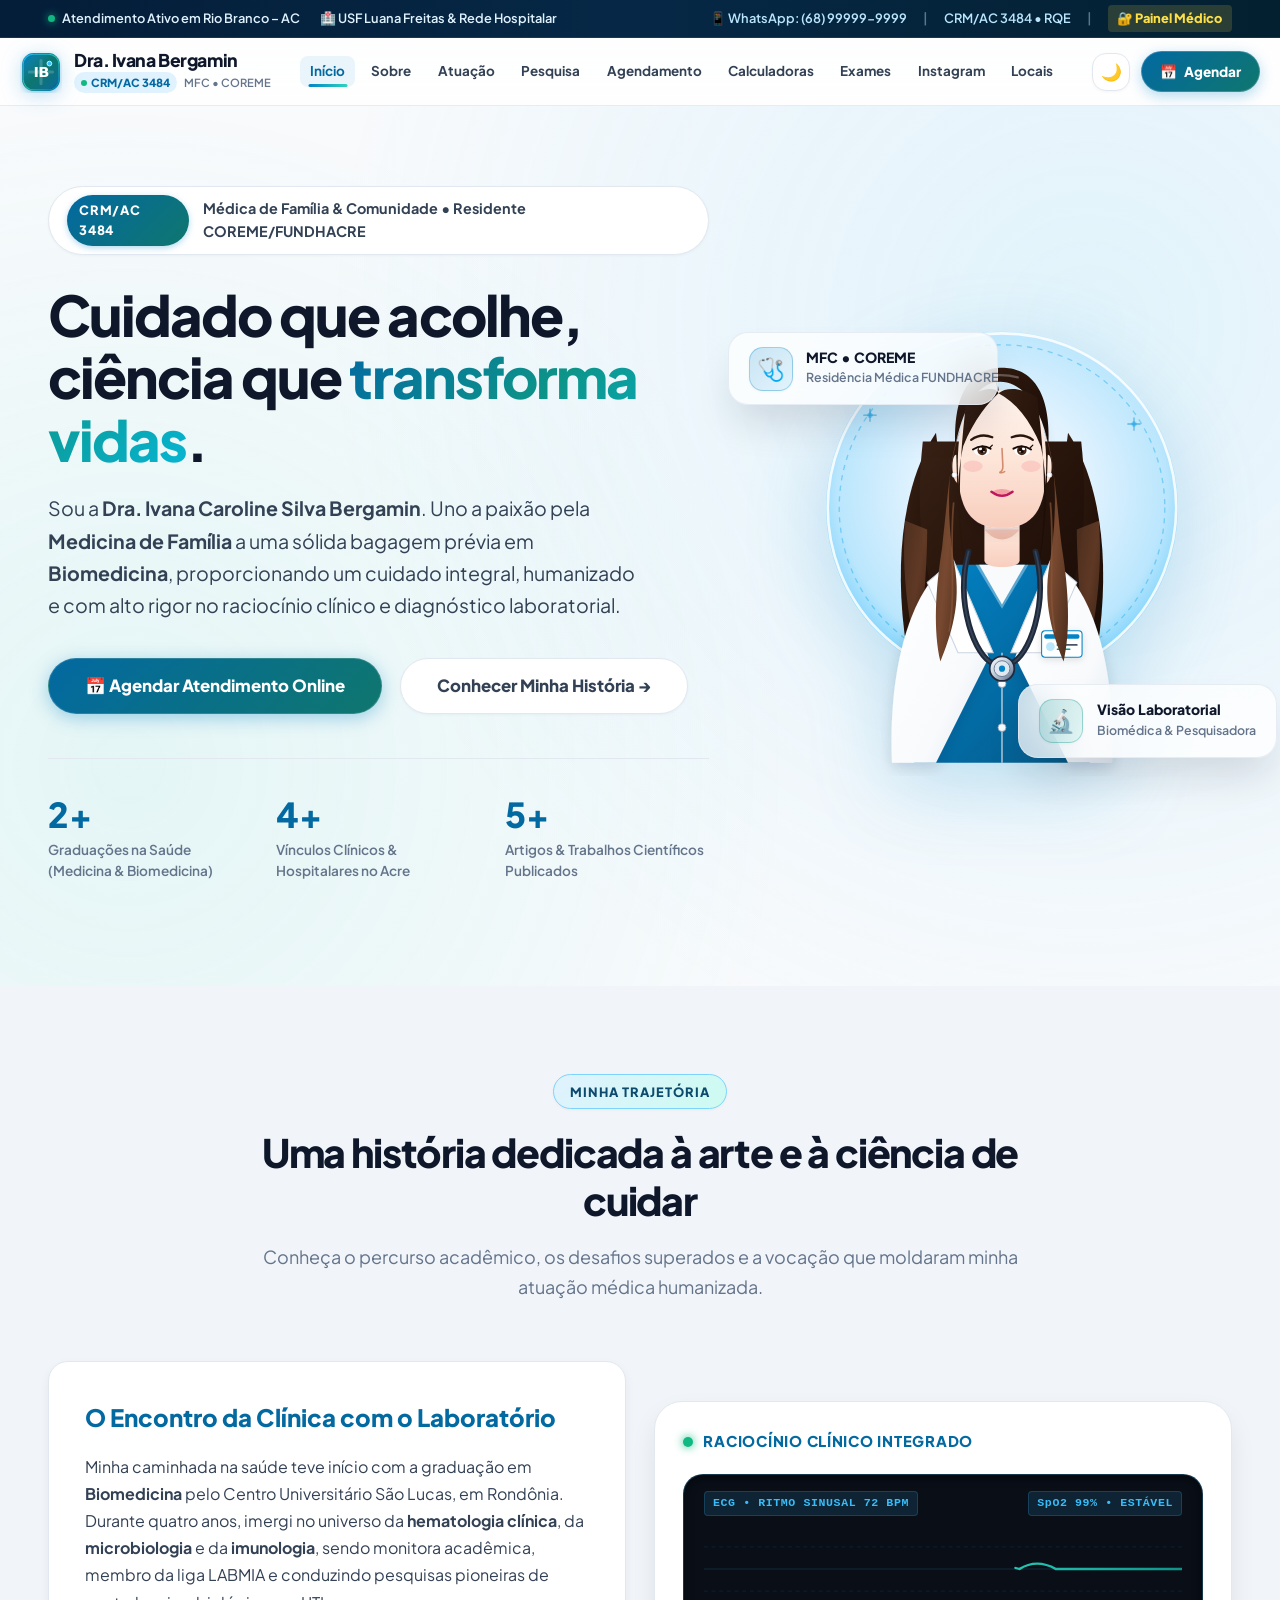
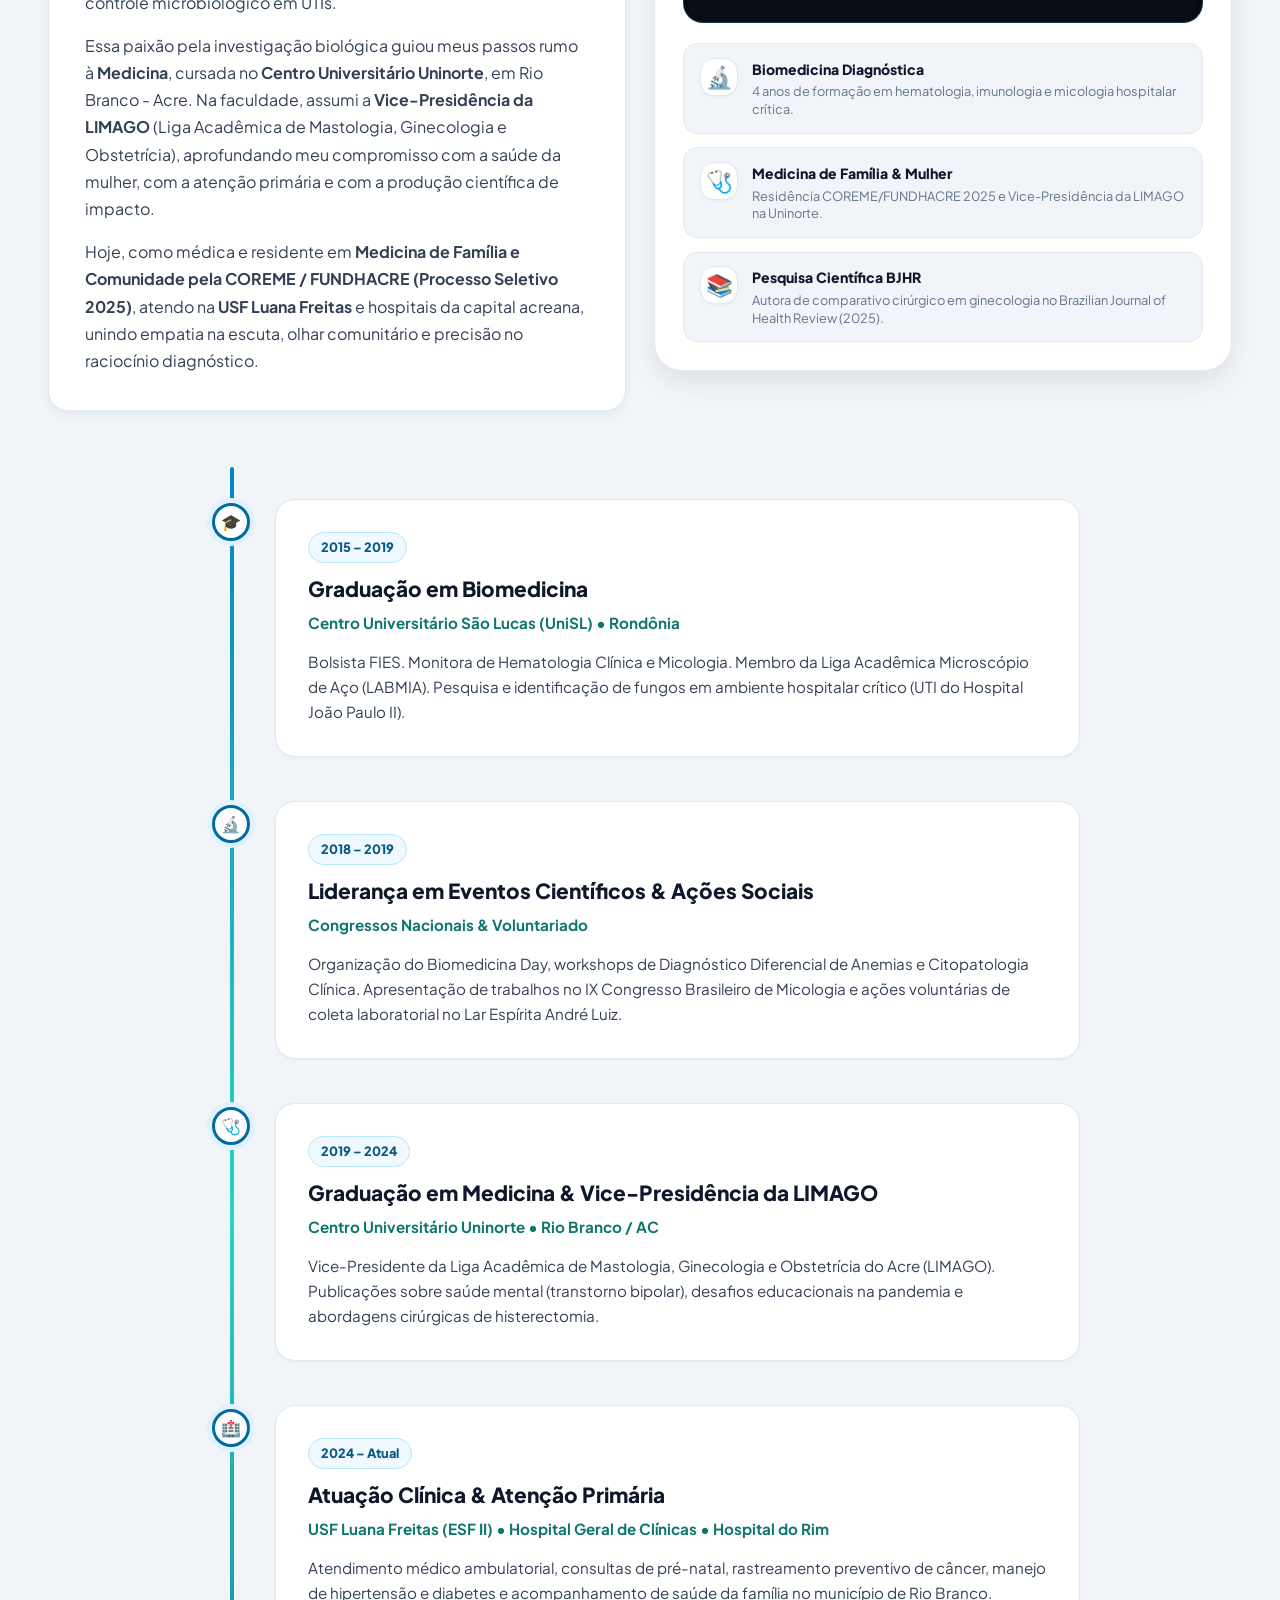
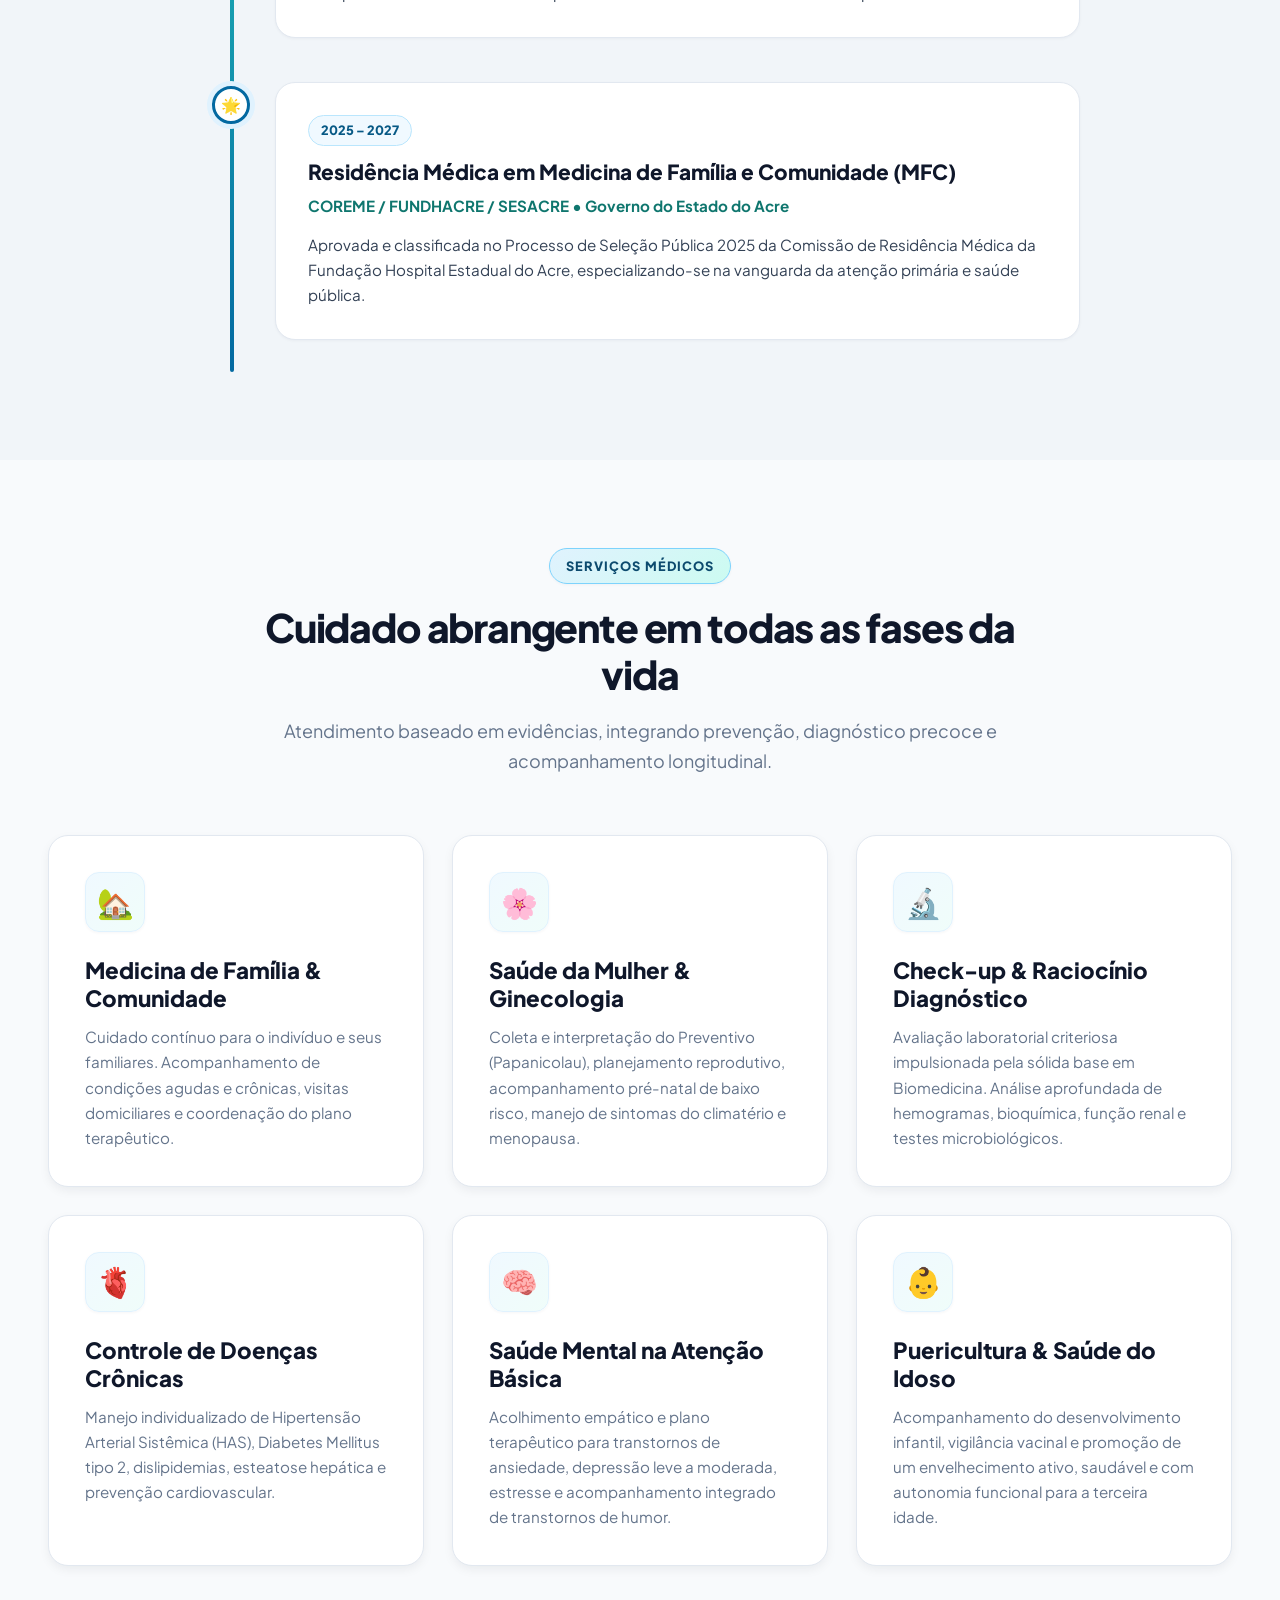
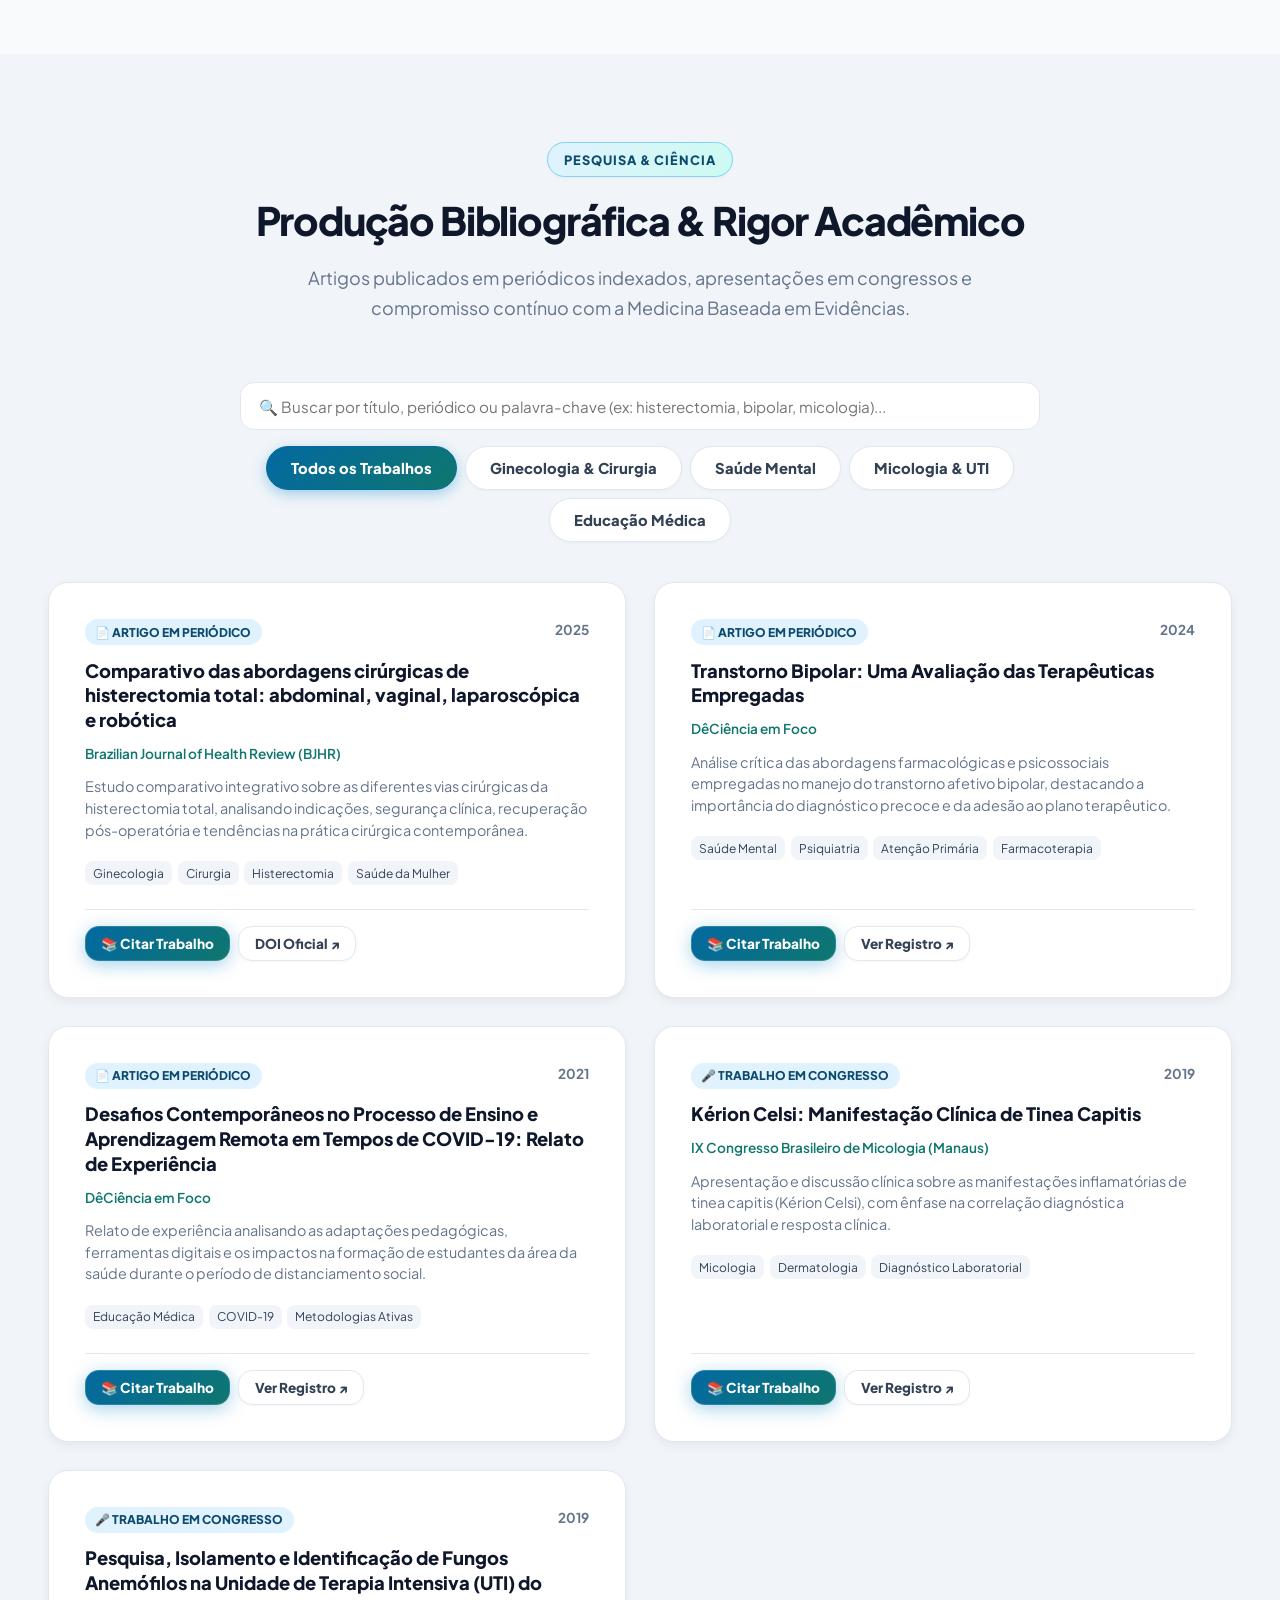
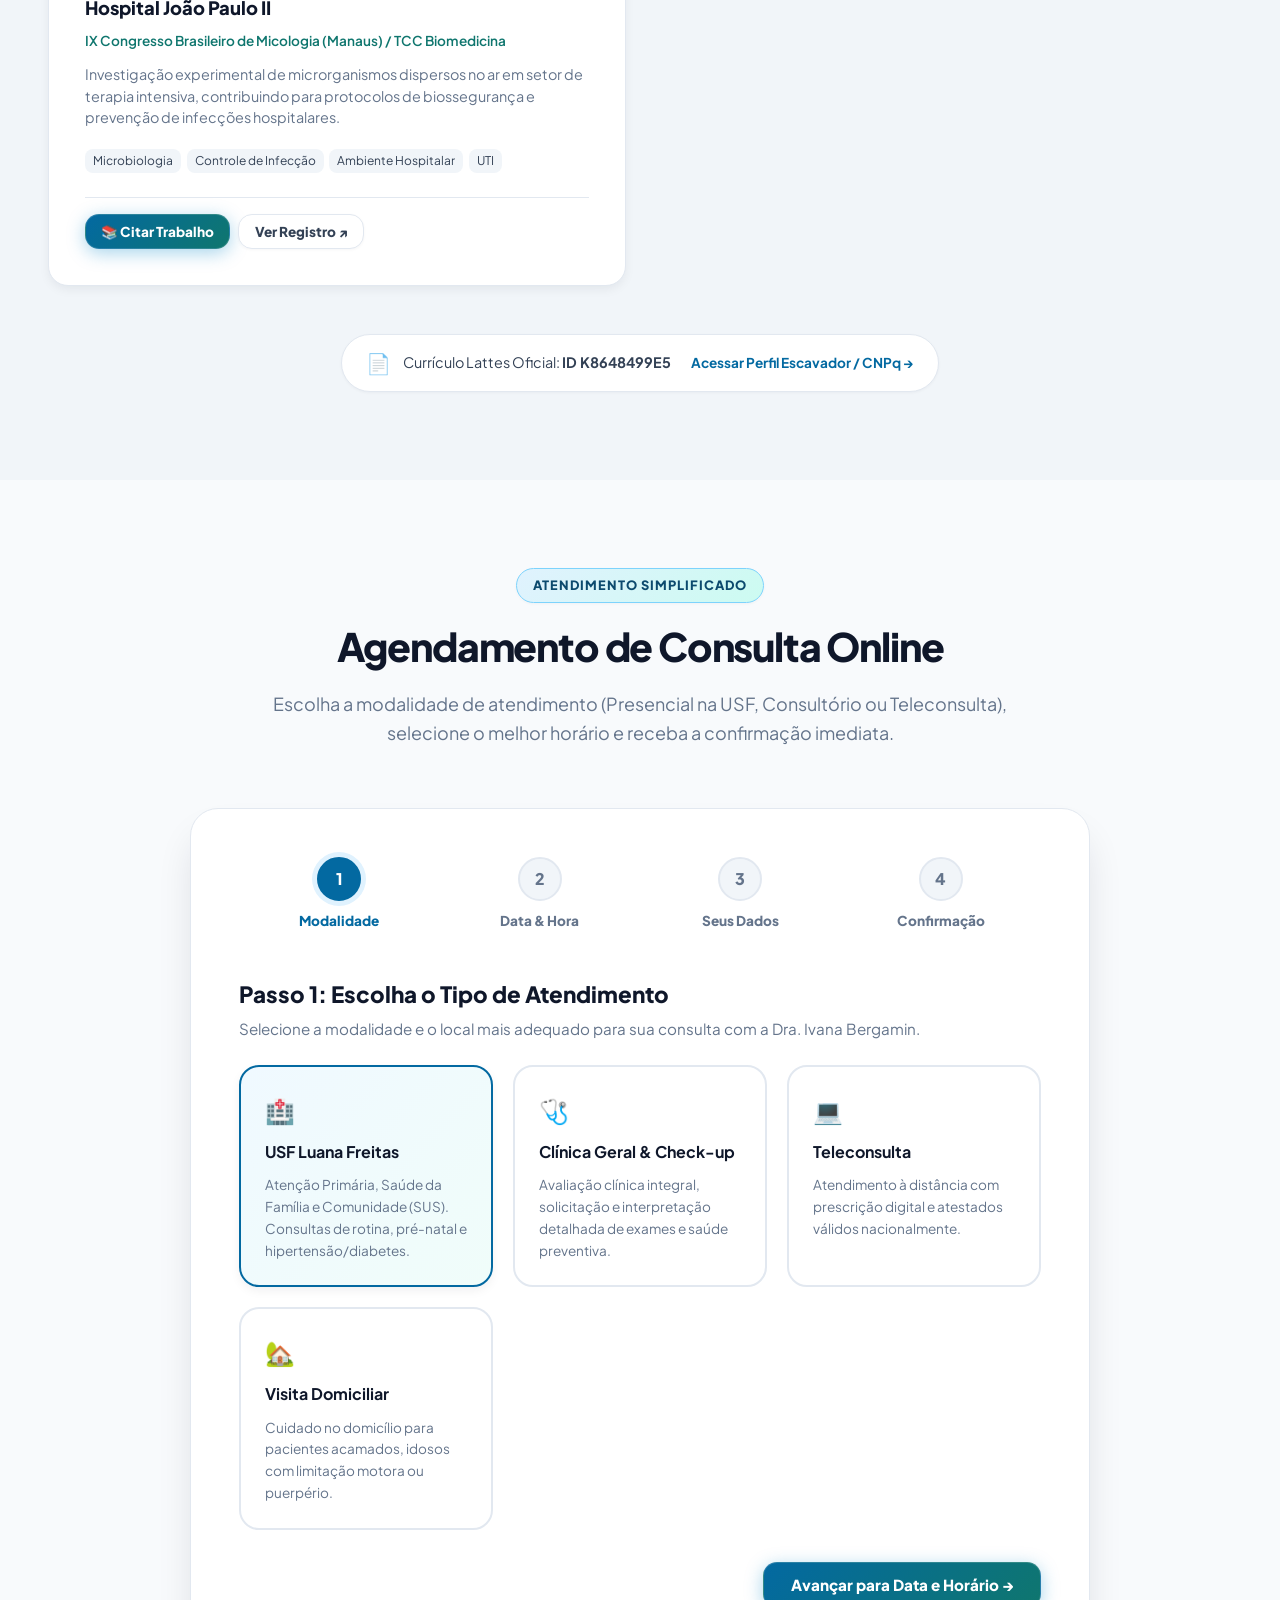
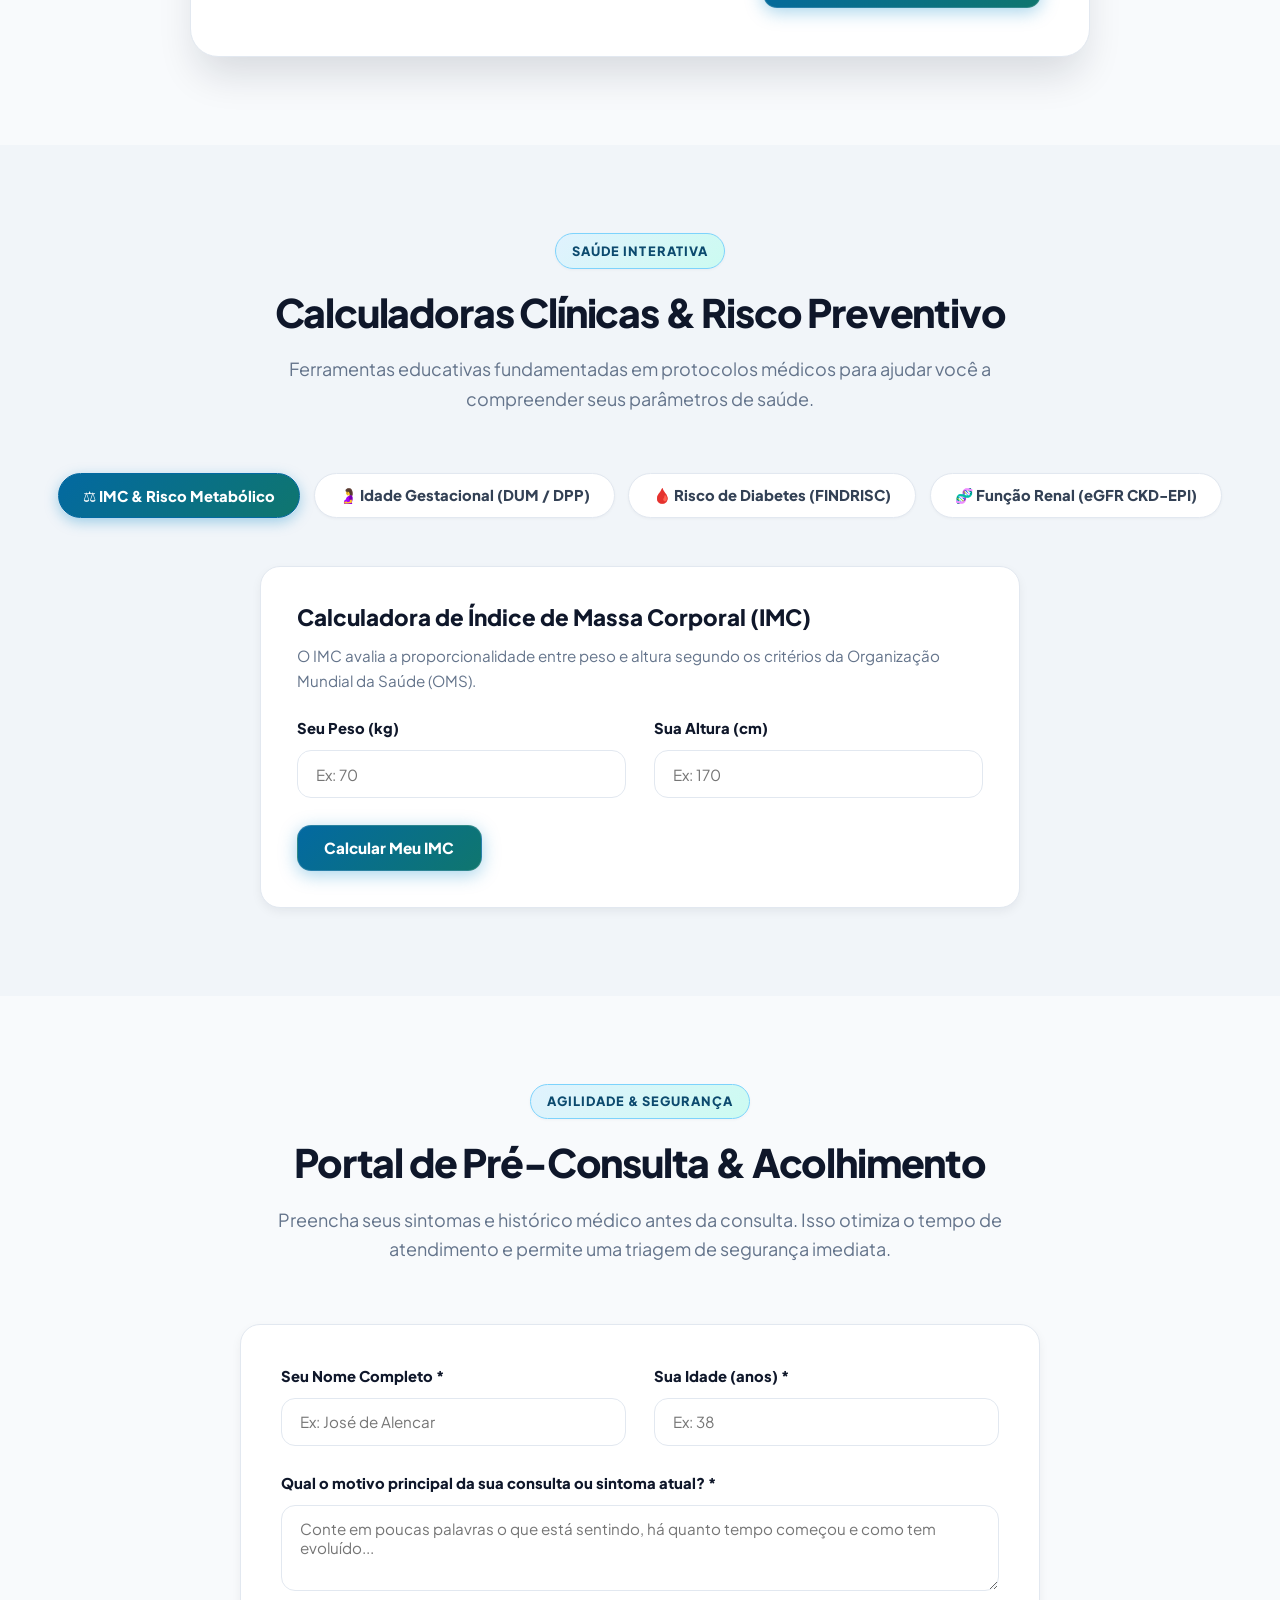
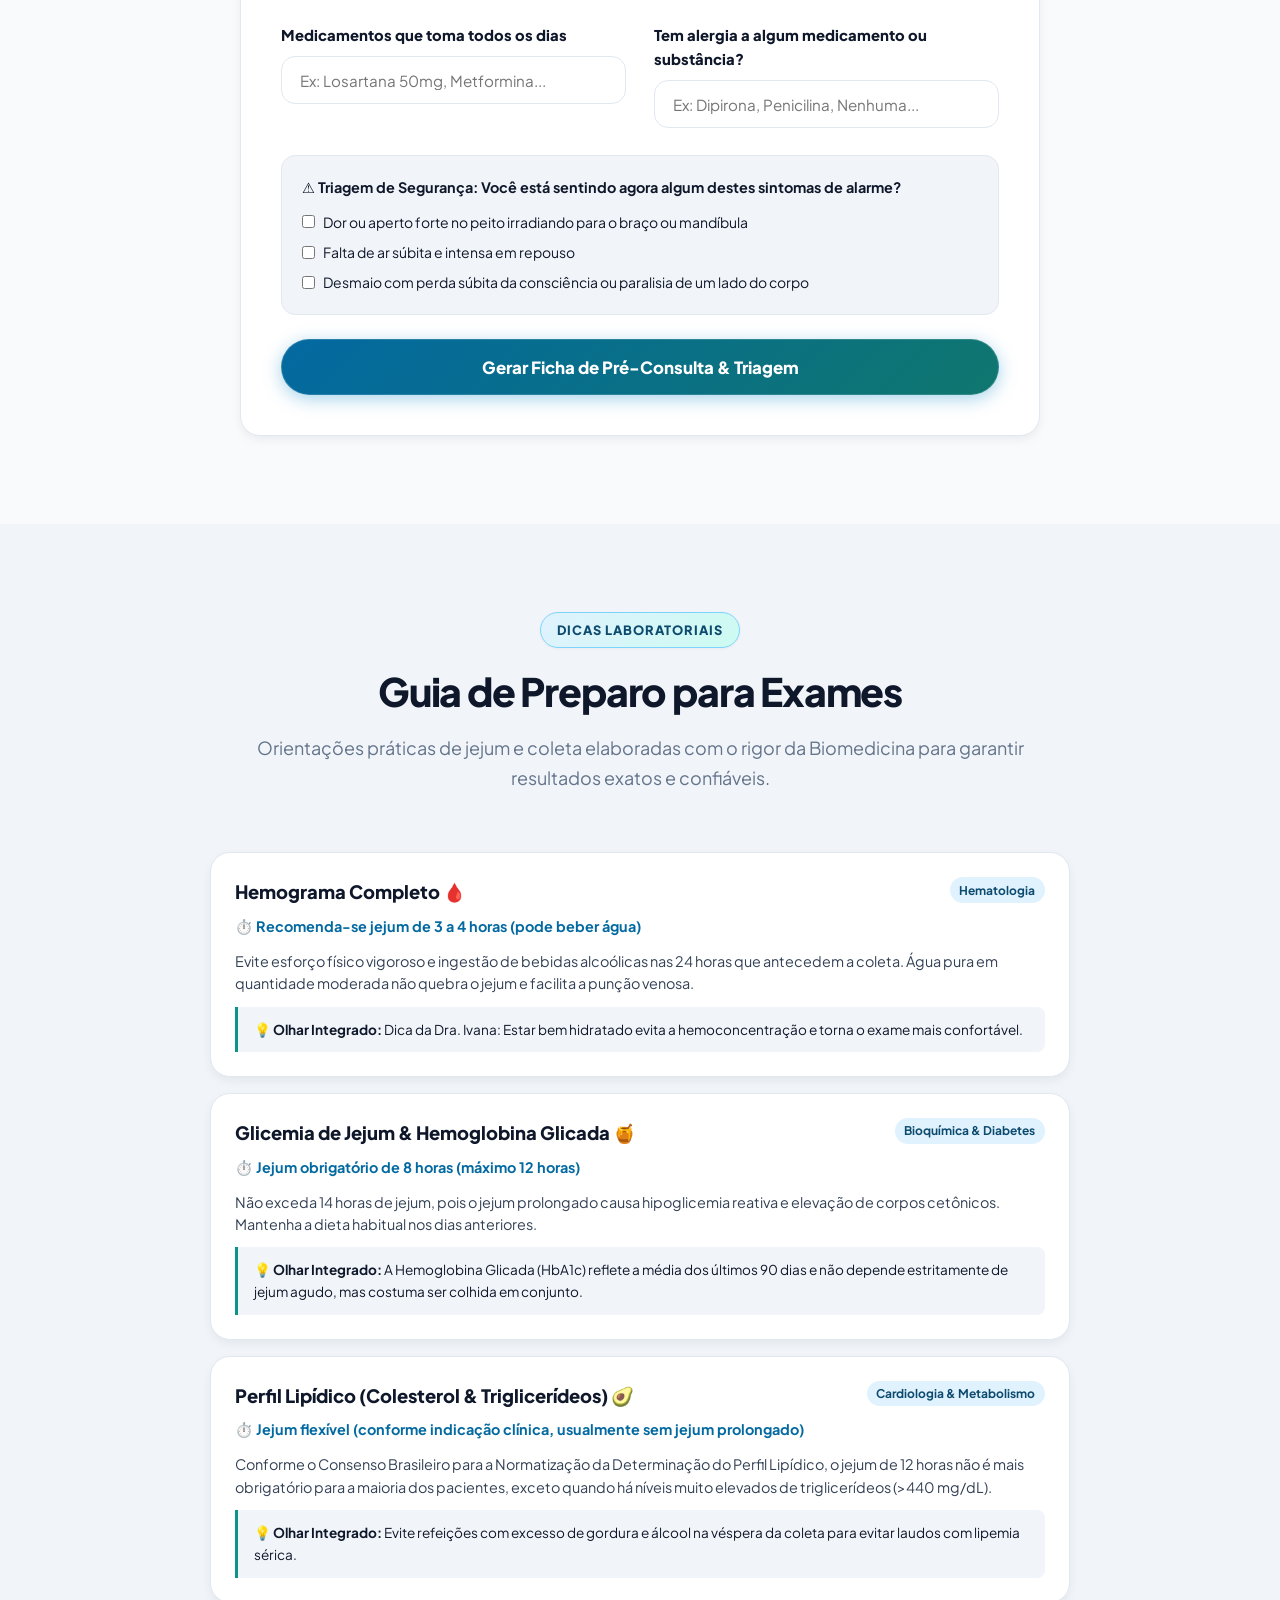
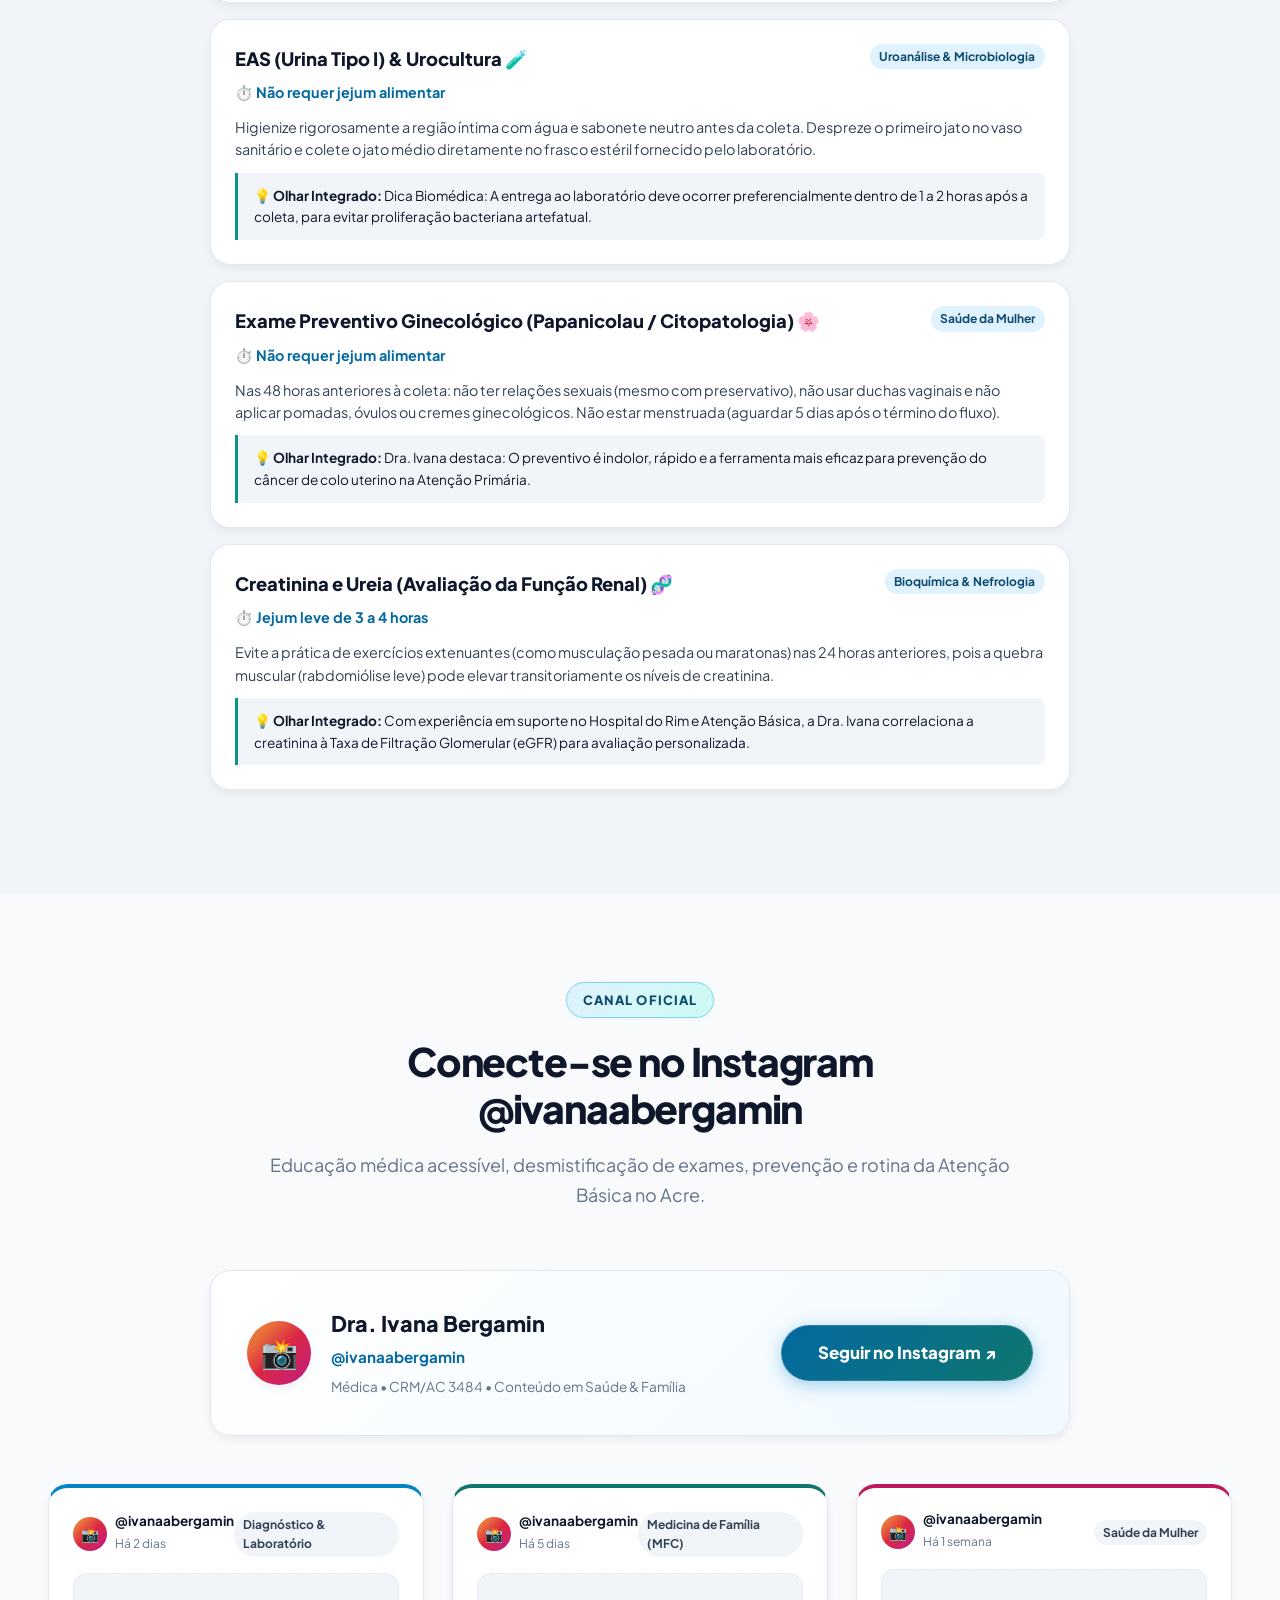
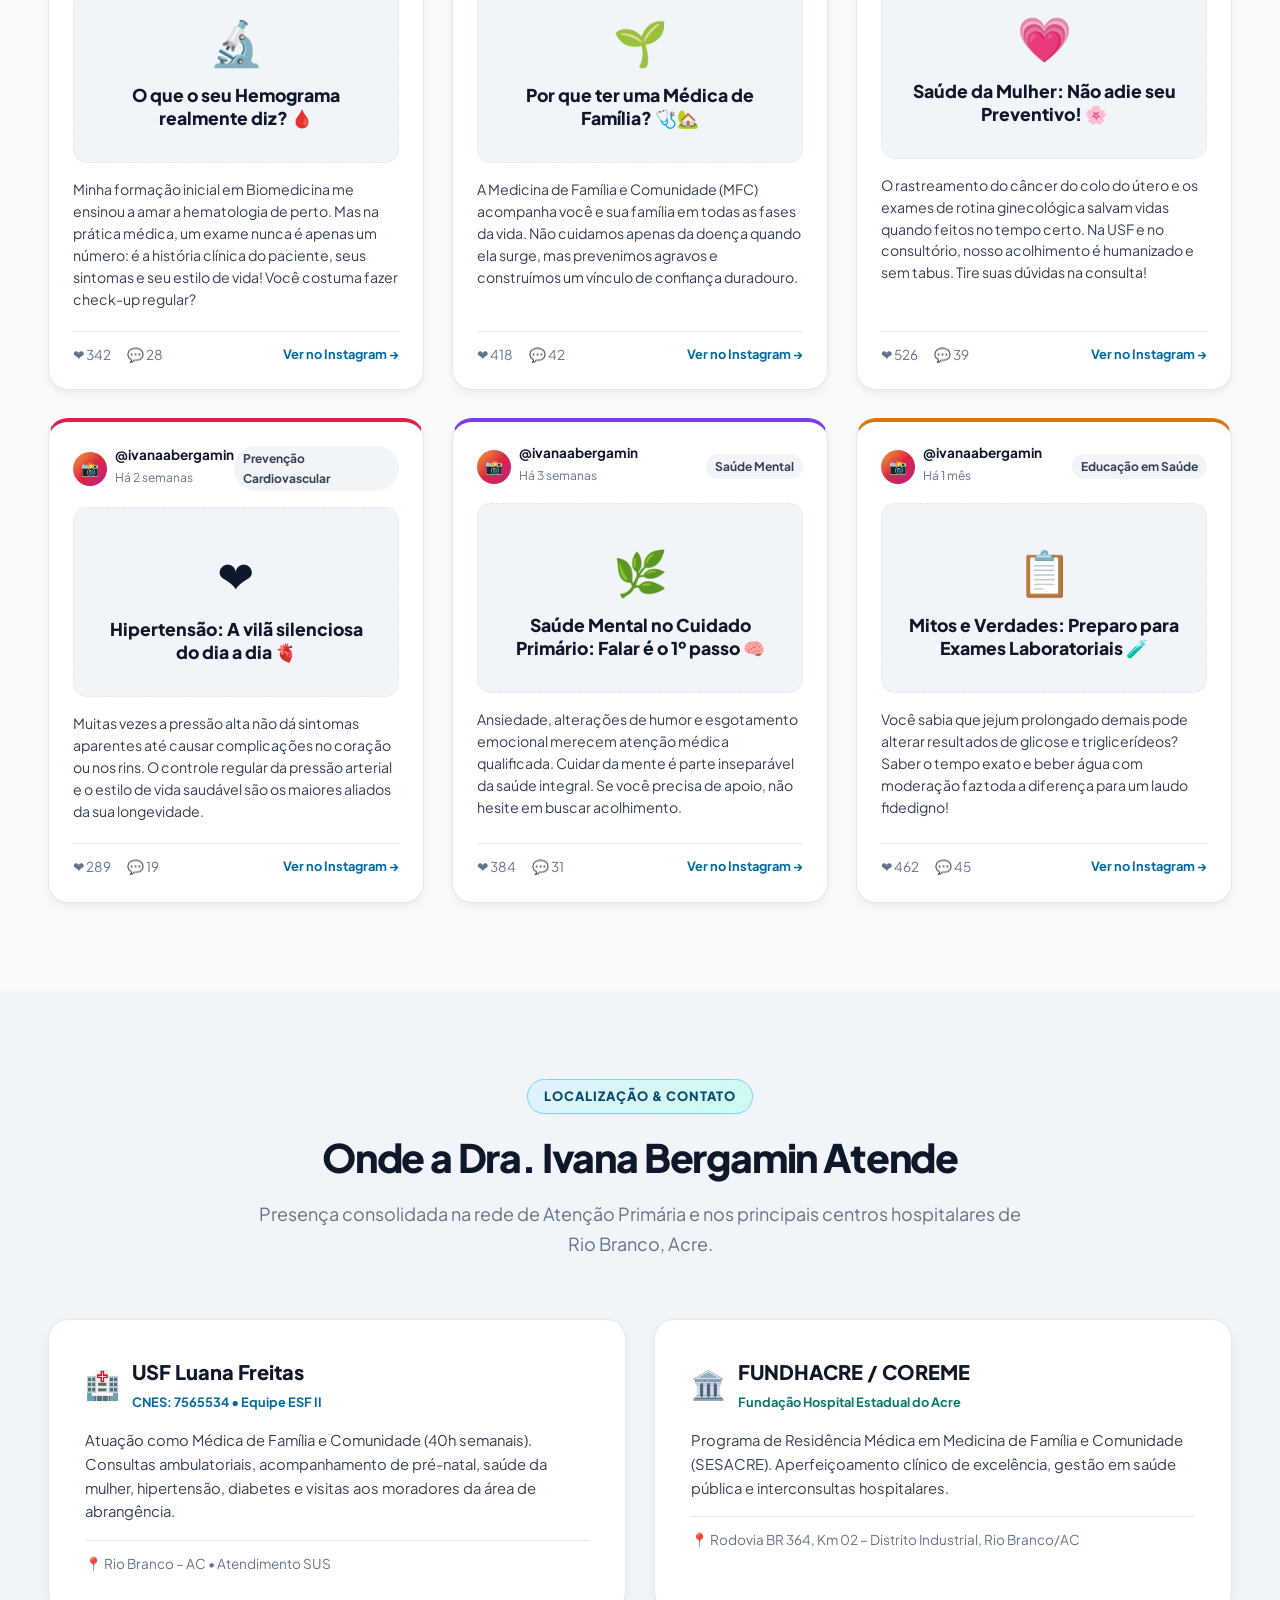
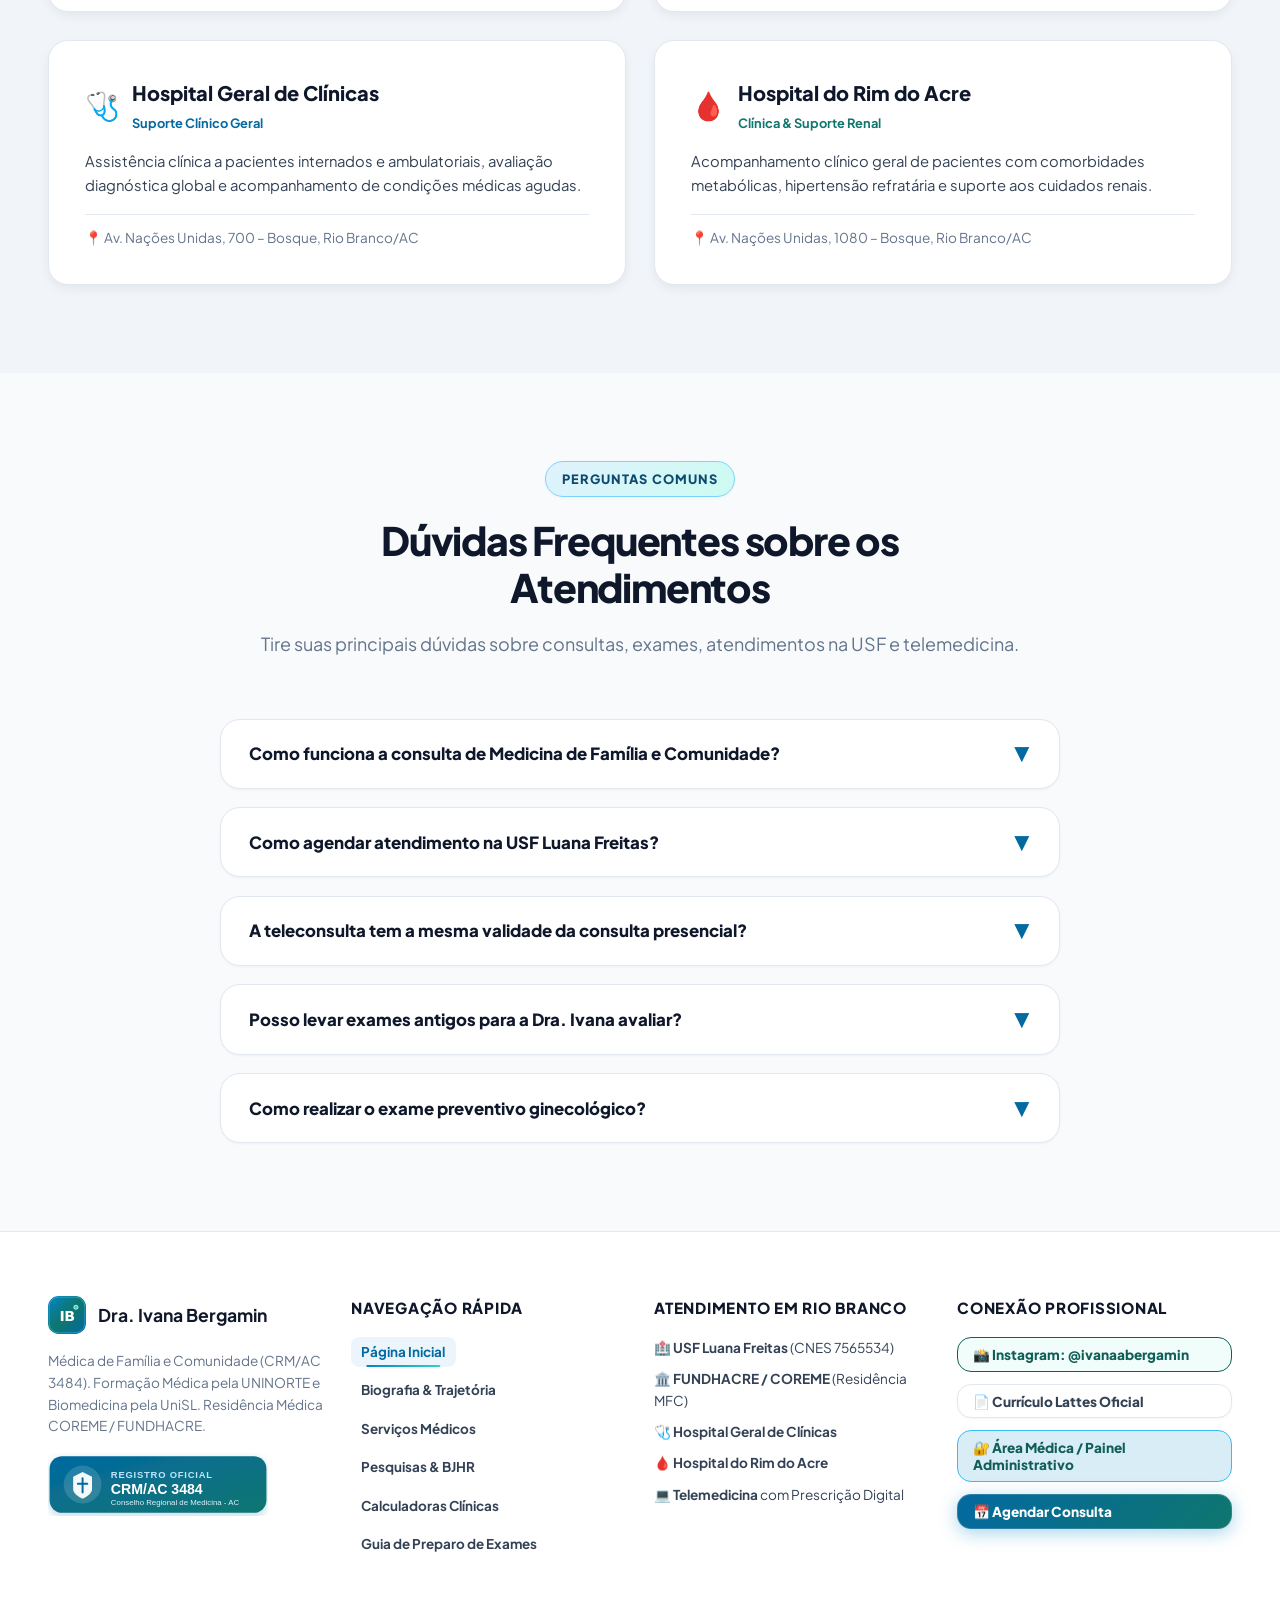
==== index.html @ 28d11eb0 "feat(ui): update landing page with 2D character avatar, inline clinical ECG showcase and refined nav" ====
<!DOCTYPE html>
<html lang="pt-BR" data-theme="light">
<head>
  <meta charset="UTF-8">
  <meta name="viewport" content="width=device-width, initial-scale=1.0">
  <meta name="description" content="Portfólio médico oficial da Dra. Ivana Caroline Silva Bergamin (CRM/AC 3484). Médica de Família e Comunidade, residente pela COREME/FUNDHACRE, com graduação prévia em Biomedicina. Agendamento, calculadoras clínicas, publicações científicas e orientações de saúde.">
  <meta name="author" content="Dra. Ivana Caroline Silva Bergamin">
  <meta name="keywords" content="Dra Ivana Bergamin, Médica Acre, CRM AC 3484, Medicina de Família e Comunidade, USF Luana Freitas, Rio Branco, FUNDHACRE, Biomedicina, Saúde da Mulher">
  
  <!-- Open Graph / Redes Sociais -->
  <meta property="og:type" content="website">
  <meta property="og:title" content="Dra. Ivana Caroline Silva Bergamin | CRM/AC 3484">
  <meta property="og:description" content="Portfólio médico completo, serviços clínicos, agendamento de consultas, produção científica e educação em saúde.">
  <meta property="og:image" content="assets/img/avatar-doctor.svg">

  <title>Dra. Ivana Caroline Silva Bergamin | CRM/AC 3484 - Médica</title>

  <!-- Favicon -->
  <link rel="icon" type="image/svg+xml" href="assets/img/favicon.svg">

  <!-- Fontes do Google -->
  <link rel="preconnect" href="https://fonts.googleapis.com">
  <link rel="preconnect" href="https://fonts.gstatic.com" crossorigin>
  <link href="https://fonts.googleapis.com/css2?family=Plus+Jakarta+Sans:wght@400;500;600;700;800;900&display=swap" rel="stylesheet">

  <!-- Estilos CSS -->
  <link rel="stylesheet" href="css/styles.css">
  <link rel="stylesheet" href="css/components.css">
  <link rel="stylesheet" href="css/responsive.css">
</head>
<body>

  <!-- ==========================================================================
       TOPBAR CLÍNICA & CONTATO
       ========================================================================== -->
  <div class="site-topbar">
    <div class="container topbar-wrapper">
      <div class="topbar-info">
        <span class="topbar-item">
          <span class="dot"></span>
          <span>Atendimento Ativo em Rio Branco – AC</span>
        </span>
        <span class="topbar-item">
          🏥 USF Luana Freitas & Rede Hospitalar
        </span>
      </div>
      <div class="topbar-links">
        <a href="https://api.whatsapp.com/send?phone=5568999999999" class="topbar-link" target="_blank" rel="noopener noreferrer">
          📱 WhatsApp: (68) 99999-9999
        </a>
        <span style="opacity: 0.4;">|</span>
        <span style="color: #bae6fd;">CRM/AC 3484 • RQE</span>
        <span style="opacity: 0.4;">|</span>
        <a href="admin.html" class="topbar-link" style="color: #fde047; font-weight: 800; background: rgba(253, 224, 71, 0.15); padding: 0.2rem 0.6rem; border-radius: 4px;">
          🔐 Painel Médico
        </a>
      </div>
    </div>
  </div>

  <!-- ==========================================================================
       HEADER & NAVEGAÇÃO PRINCIPAL DE ALTO PADRÃO
       ========================================================================== -->
  <header class="site-header">
    <div class="container nav-wrapper">
      <a href="#inicio" class="brand-link" aria-label="Página Inicial - Dra. Ivana Bergamin">
        <img src="assets/img/logo-crest.svg" alt="Monograma Médico Dra. Ivana" class="brand-crest">
        <div class="brand-info">
          <span class="brand-name">Dra. Ivana Bergamin</span>
          <div class="brand-badge-row">
            <span class="brand-crm-tag">
              <span style="display: inline-block; width: 6px; height: 6px; background-color: var(--success); border-radius: 50%;"></span>
              CRM/AC 3484
            </span>
            <span class="brand-status-text">MFC • COREME</span>
          </div>
        </div>
      </a>

      <nav aria-label="Navegação principal">
        <ul class="nav-menu" id="navMenu">
          <li><a href="#inicio" class="nav-link active">Início</a></li>
          <li><a href="#sobre" class="nav-link">Sobre</a></li>
          <li><a href="#atuacao" class="nav-link">Atuação</a></li>
          <li><a href="#publicacoes" class="nav-link">Pesquisa</a></li>
          <li><a href="#agendamento" class="nav-link">Agendamento</a></li>
          <li><a href="#calculadoras" class="nav-link">Calculadoras</a></li>
          <li><a href="#exames" class="nav-link">Exames</a></li>
          <li><a href="#instagram" class="nav-link">Instagram</a></li>
          <li><a href="#contato" class="nav-link">Locais</a></li>
        </ul>
      </nav>

      <div class="nav-actions">
        <button class="theme-toggle-btn" id="themeToggleBtn" aria-label="Alternar modo escuro/claro" title="Alternar Modo Escuro / Claro">
          🌙
        </button>
        <a href="#agendamento" class="header-cta-btn">
          <span>📅</span>
          <span>Agendar</span>
        </a>
        <button class="menu-toggle-btn" id="menuToggleBtn" aria-label="Abrir menu de navegação" aria-expanded="false">
          ☰
        </button>
      </div>
    </div>
  </header>

  <main>
    <!-- ==========================================================================
         HERO SECTION
         ========================================================================== -->
    <section class="section hero-section" id="inicio">
      <div class="container">
        <div class="hero-grid">
          <div class="hero-content">
            <div class="hero-credentials-badge">
              <span class="crm-pill">CRM/AC 3484</span>
              <span class="hero-role">Médica de Família & Comunidade • Residente COREME/FUNDHACRE</span>
            </div>

            <h1 class="hero-title">
              Cuidado que acolhe, <br>
              ciência que <span class="highlight">transforma vidas</span>.
            </h1>

            <p class="hero-lead">
              Sou a <strong>Dra. Ivana Caroline Silva Bergamin</strong>. Uno a paixão pela 
              <strong>Medicina de Família</strong> a uma sólida bagagem prévia em <strong>Biomedicina</strong>, 
              proporcionando um cuidado integral, humanizado e com alto rigor no raciocínio clínico e diagnóstico laboratorial.
            </p>

            <div class="hero-cta-group">
              <a href="#agendamento" class="btn btn-primary btn-lg">
                📅 Agendar Atendimento Online
              </a>
              <a href="#sobre" class="btn btn-outline btn-lg">
                Conhecer Minha História →
              </a>
            </div>

            <div class="hero-stats">
              <div class="stat-item">
                <span class="stat-number">2+</span>
                <span class="stat-label">Graduações na Saúde (Medicina & Biomedicina)</span>
              </div>
              <div class="stat-item">
                <span class="stat-number">4+</span>
                <span class="stat-label">Vínculos Clínicos & Hospitalares no Acre</span>
              </div>
              <div class="stat-item">
                <span class="stat-number">5+</span>
                <span class="stat-label">Artigos & Trabalhos Científicos Publicados</span>
              </div>
            </div>
          </div>

          <div class="hero-visual-wrapper">
            <div class="hero-avatar-frame">
              <img src="assets/img/avatar-doctor.svg" alt="Dra. Ivana Caroline Silva Bergamin - Médica de Família e Comunidade" class="hero-main-avatar" id="doctorHeroAvatar">
            </div>
            
            <div class="floating-badge floating-badge-top">
              <div class="floating-badge-icon icon-cyan">🩺</div>
              <div>
                <strong class="floating-badge-title">MFC • COREME</strong>
                <span class="floating-badge-sub">Residência Médica FUNDHACRE</span>
              </div>
            </div>

            <div class="floating-badge floating-badge-bottom">
              <div class="floating-badge-icon icon-teal">🔬</div>
              <div>
                <strong class="floating-badge-title">Visão Laboratorial</strong>
                <span class="floating-badge-sub">Biomédica & Pesquisadora</span>
              </div>
            </div>
          </div>
        </div>
      </div>
    </section>

    <!-- ==========================================================================
         SOBRE A MÉDICA & HISTÓRIA DE VIDA
         ========================================================================== -->
    <section class="section section-muted" id="sobre">
      <div class="container">
        <div class="section-header">
          <span class="section-badge">Minha Trajetória</span>
          <h2 class="section-title">Uma história dedicada à arte e à ciência de cuidar</h2>
          <p class="section-subtitle">
            Conheça o percurso acadêmico, os desafios superados e a vocação que moldaram minha atuação médica humanizada.
          </p>
        </div>

        <div class="grid grid-2" style="margin-bottom: 3.5rem; align-items: center;">
          <div class="card" style="padding: 2.25rem;">
            <h3 style="font-size: 1.5rem; font-weight: 800; color: var(--primary-600); margin-bottom: 1rem;">
              O Encontro da Clínica com o Laboratório
            </h3>
            <p style="margin-bottom: 1rem; color: var(--text-secondary); line-height: 1.7;">
              Minha caminhada na saúde teve início com a graduação em <strong>Biomedicina</strong> pelo 
              Centro Universitário São Lucas, em Rondônia. Durante quatro anos, imergi no universo da 
              <strong>hematologia clínica</strong>, da <strong>microbiologia</strong> e da <strong>imunologia</strong>, 
              sendo monitora acadêmica, membro da liga LABMIA e conduzindo pesquisas pioneiras de controle microbiológico em UTIs.
            </p>
            <p style="margin-bottom: 1rem; color: var(--text-secondary); line-height: 1.7;">
              Essa paixão pela investigação biológica guiou meus passos rumo à <strong>Medicina</strong>, cursada no 
              <strong>Centro Universitário Uninorte</strong>, em Rio Branco - Acre. Na faculdade, assumi a 
              <strong>Vice-Presidência da LIMAGO</strong> (Liga Acadêmica de Mastologia, Ginecologia e Obstetrícia), 
              aprofundando meu compromisso com a saúde da mulher, com a atenção primária e com a produção científica de impacto.
            </p>
            <p style="color: var(--text-secondary); line-height: 1.7;">
              Hoje, como médica e residente em <strong>Medicina de Família e Comunidade pela COREME / FUNDHACRE (Processo Seletivo 2025)</strong>, 
              atendo na <strong>USF Luana Freitas</strong> e hospitais da capital acreana, unindo empatia na escuta, 
              olhar comunitário e precisão no raciocínio diagnóstico.
            </p>
          </div>

          <div class="clinical-showcase-card">
            <div class="clinical-showcase-header">
              <span class="clinical-pulse-dot"></span>
              <span class="clinical-showcase-title">Raciocínio Clínico Integrado</span>
            </div>

            <!-- Monitor ECG / Sinais Vitais com Traçado Dinâmico -->
            <div class="ecg-monitor-box">
              <div class="ecg-screen-header">
                <span class="ecg-badge">ECG • RITMO SINUSAL 72 BPM</span>
                <span class="ecg-badge">SpO2 99% • ESTÁVEL</span>
              </div>
              <svg class="ecg-svg" viewBox="0 0 500 110" preserveAspectRatio="none">
                <defs>
                  <linearGradient id="ecgGlow" x1="0%" y1="0%" x2="100%" y2="0%">
                    <stop offset="0%" stop-color="#0284c7" />
                    <stop offset="45%" stop-color="#38bdf8" />
                    <stop offset="55%" stop-color="#2dd4bf" />
                    <stop offset="100%" stop-color="#0d9488" />
                  </linearGradient>
                </defs>
                <!-- Linhas de grade de monitor cardíaco -->
                <line x1="0" y1="28" x2="500" y2="28" stroke="rgba(56, 189, 248, 0.12)" stroke-width="1" stroke-dasharray="4 4" />
                <line x1="0" y1="55" x2="500" y2="55" stroke="rgba(56, 189, 248, 0.18)" stroke-width="1" />
                <line x1="0" y1="82" x2="500" y2="82" stroke="rgba(56, 189, 248, 0.12)" stroke-width="1" stroke-dasharray="4 4" />
                <!-- Traçado cardíaco P-Q-R-S-T preciso -->
                <path d="M 0 55 L 45 55 Q 55 50 65 55 L 85 55 L 92 59 L 102 16 L 112 92 L 120 52 L 130 55 Q 148 42 168 55 L 245 55 Q 255 50 265 55 L 285 55 L 292 59 L 302 16 L 312 92 L 320 52 L 330 55 Q 348 42 368 55 L 500 55" 
                      fill="none" stroke="url(#ecgGlow)" stroke-width="2.8" stroke-linecap="round" stroke-linejoin="round" class="ecg-pulse-anim" />
              </svg>
            </div>

            <!-- Grid de Pilares Clínicos da Dra. Ivana -->
            <div class="clinical-pillars-grid">
              <div class="pillar-mini-card">
                <div class="pillar-mini-icon">🔬</div>
                <div>
                  <h4 class="pillar-mini-title">Biomedicina Diagnóstica</h4>
                  <p class="pillar-mini-text">4 anos de formação em hematologia, imunologia e micologia hospitalar crítica.</p>
                </div>
              </div>

              <div class="pillar-mini-card">
                <div class="pillar-mini-icon">🩺</div>
                <div>
                  <h4 class="pillar-mini-title">Medicina de Família & Mulher</h4>
                  <p class="pillar-mini-text">Residência COREME/FUNDHACRE 2025 e Vice-Presidência da LIMAGO na Uninorte.</p>
                </div>
              </div>

              <div class="pillar-mini-card">
                <div class="pillar-mini-icon">📚</div>
                <div>
                  <h4 class="pillar-mini-title">Pesquisa Científica BJHR</h4>
                  <p class="pillar-mini-text">Autora de comparativo cirúrgico em ginecologia no Brazilian Journal of Health Review (2025).</p>
                </div>
              </div>
            </div>
          </div>
        </div>

        <!-- Linha do Tempo / Timeline Interativa -->
        <div class="timeline">
          <div class="timeline-item">
            <div class="timeline-node">🎓</div>
            <div class="timeline-card">
              <span class="timeline-year">2015 – 2019</span>
              <h4 class="timeline-title">Graduação em Biomedicina</h4>
              <p class="timeline-institution">Centro Universitário São Lucas (UniSL) • Rondônia</p>
              <p class="timeline-desc">
                Bolsista FIES. Monitora de Hematologia Clínica e Micologia. Membro da Liga Acadêmica Microscópio de Aço (LABMIA). 
                Pesquisa e identificação de fungos em ambiente hospitalar crítico (UTI do Hospital João Paulo II).
              </p>
            </div>
          </div>

          <div class="timeline-item">
            <div class="timeline-node">🔬</div>
            <div class="timeline-card">
              <span class="timeline-year">2018 – 2019</span>
              <h4 class="timeline-title">Liderança em Eventos Científicos & Ações Sociais</h4>
              <p class="timeline-institution">Congressos Nacionais & Voluntariado</p>
              <p class="timeline-desc">
                Organização do Biomedicina Day, workshops de Diagnóstico Diferencial de Anemias e Citopatologia Clínica. 
                Apresentação de trabalhos no IX Congresso Brasileiro de Micologia e ações voluntárias de coleta laboratorial no Lar Espírita André Luiz.
              </p>
            </div>
          </div>

          <div class="timeline-item">
            <div class="timeline-node">🩺</div>
            <div class="timeline-card">
              <span class="timeline-year">2019 – 2024</span>
              <h4 class="timeline-title">Graduação em Medicina & Vice-Presidência da LIMAGO</h4>
              <p class="timeline-institution">Centro Universitário Uninorte • Rio Branco / AC</p>
              <p class="timeline-desc">
                Vice-Presidente da Liga Acadêmica de Mastologia, Ginecologia e Obstetrícia do Acre (LIMAGO). 
                Publicações sobre saúde mental (transtorno bipolar), desafios educacionais na pandemia e abordagens cirúrgicas de histerectomia.
              </p>
            </div>
          </div>

          <div class="timeline-item">
            <div class="timeline-node">🏥</div>
            <div class="timeline-card">
              <span class="timeline-year">2024 – Atual</span>
              <h4 class="timeline-title">Atuação Clínica & Atenção Primária</h4>
              <p class="timeline-institution">USF Luana Freitas (ESF II) • Hospital Geral de Clínicas • Hospital do Rim</p>
              <p class="timeline-desc">
                Atendimento médico ambulatorial, consultas de pré-natal, rastreamento preventivo de câncer, 
                manejo de hipertensão e diabetes e acompanhamento de saúde da família no município de Rio Branco.
              </p>
            </div>
          </div>

          <div class="timeline-item">
            <div class="timeline-node">🌟</div>
            <div class="timeline-card">
              <span class="timeline-year">2025 – 2027</span>
              <h4 class="timeline-title">Residência Médica em Medicina de Família e Comunidade (MFC)</h4>
              <p class="timeline-institution">COREME / FUNDHACRE / SESACRE • Governo do Estado do Acre</p>
              <p class="timeline-desc">
                Aprovada e classificada no Processo de Seleção Pública 2025 da Comissão de Residência Médica da 
                Fundação Hospital Estadual do Acre, especializando-se na vanguarda da atenção primária e saúde pública.
              </p>
            </div>
          </div>
        </div>
      </div>
    </section>

    <!-- ==========================================================================
         ÁREAS DE ATUAÇÃO CLÍNICA
         ========================================================================== -->
    <section class="section" id="atuacao">
      <div class="container">
        <div class="section-header">
          <span class="section-badge">Serviços Médicos</span>
          <h2 class="section-title">Cuidado abrangente em todas as fases da vida</h2>
          <p class="section-subtitle">
            Atendimento baseado em evidências, integrando prevenção, diagnóstico precoce e acompanhamento longitudinal.
          </p>
        </div>

        <div class="grid grid-3">
          <div class="card card-hover">
            <div class="card-icon-wrapper">🏡</div>
            <h3 class="card-title">Medicina de Família & Comunidade</h3>
            <p class="card-description">
              Cuidado contínuo para o indivíduo e seus familiares. Acompanhamento de condições agudas e crônicas, visitas domiciliares e coordenação do plano terapêutico.
            </p>
          </div>

          <div class="card card-hover">
            <div class="card-icon-wrapper">🌸</div>
            <h3 class="card-title">Saúde da Mulher & Ginecologia</h3>
            <p class="card-description">
              Coleta e interpretação do Preventivo (Papanicolau), planejamento reprodutivo, acompanhamento pré-natal de baixo risco, manejo de sintomas do climatério e menopausa.
            </p>
          </div>

          <div class="card card-hover">
            <div class="card-icon-wrapper">🔬</div>
            <h3 class="card-title">Check-up & Raciocínio Diagnóstico</h3>
            <p class="card-description">
              Avaliação laboratorial criteriosa impulsionada pela sólida base em Biomedicina. Análise aprofundada de hemogramas, bioquímica, função renal e testes microbiológicos.
            </p>
          </div>

          <div class="card card-hover">
            <div class="card-icon-wrapper">🫀</div>
            <h3 class="card-title">Controle de Doenças Crônicas</h3>
            <p class="card-description">
              Manejo individualizado de Hipertensão Arterial Sistêmica (HAS), Diabetes Mellitus tipo 2, dislipidemias, esteatose hepática e prevenção cardiovascular.
            </p>
          </div>

          <div class="card card-hover">
            <div class="card-icon-wrapper">🧠</div>
            <h3 class="card-title">Saúde Mental na Atenção Básica</h3>
            <p class="card-description">
              Acolhimento empático e plano terapêutico para transtornos de ansiedade, depressão leve a moderada, estresse e acompanhamento integrado de transtornos de humor.
            </p>
          </div>

          <div class="card card-hover">
            <div class="card-icon-wrapper">👶</div>
            <h3 class="card-title">Puericultura & Saúde do Idoso</h3>
            <p class="card-description">
              Acompanhamento do desenvolvimento infantil, vigilância vacinal e promoção de um envelhecimento ativo, saudável e com autonomia funcional para a terceira idade.
            </p>
          </div>
        </div>
      </div>
    </section>

    <!-- ==========================================================================
         PRODUÇÃO CIENTÍFICA & BIBLIOTECA ACADÊMICA
         ========================================================================== -->
    <section class="section section-muted" id="publicacoes">
      <div class="container">
        <div class="section-header">
          <span class="section-badge">Pesquisa & Ciência</span>
          <h2 class="section-title">Produção Bibliográfica & Rigor Acadêmico</h2>
          <p class="section-subtitle">
            Artigos publicados em periódicos indexados, apresentações em congressos e compromisso contínuo com a Medicina Baseada em Evidências.
          </p>
        </div>

        <!-- Filtros e Barra de Pesquisa -->
        <div style="max-width: 800px; margin: 0 auto 2.5rem auto; display: flex; flex-direction: column; gap: 1rem;">
          <input type="text" id="pubSearchInput" class="form-input" placeholder="🔍 Buscar por título, periódico ou palavra-chave (ex: histerectomia, bipolar, micologia)...">
          
          <div style="display: flex; flex-wrap: wrap; justify-content: center; gap: 0.5rem;">
            <button class="calc-tab-btn pub-filter-btn active" data-tag="todos">Todos os Trabalhos</button>
            <button class="calc-tab-btn pub-filter-btn" data-tag="Ginecologia">Ginecologia & Cirurgia</button>
            <button class="calc-tab-btn pub-filter-btn" data-tag="Saúde Mental">Saúde Mental</button>
            <button class="calc-tab-btn pub-filter-btn" data-tag="Micologia">Micologia & UTI</button>
            <button class="calc-tab-btn pub-filter-btn" data-tag="Educação Médica">Educação Médica</button>
          </div>
        </div>

        <!-- Grid de Publicações -->
        <div class="grid grid-2" id="publicationsGrid">
          <!-- Renderizado dinamicamente via js/publications.js -->
        </div>

        <div style="text-align: center; margin-top: 3rem;">
          <div style="display: inline-flex; align-items: center; gap: 0.75rem; background: var(--bg-surface); padding: 0.75rem 1.5rem; border-radius: var(--radius-full); border: 1px solid var(--border-subtle); box-shadow: var(--shadow-sm);">
            <span style="font-size: 1.25rem;">📄</span>
            <span style="font-size: 0.9rem; color: var(--text-secondary);">
              Currículo Lattes Oficial: <strong>ID K8648499E5</strong>
            </span>
            <a href="https://www.escavador.com/sobre/378656505/ivana-caroline-silva-bergamin" target="_blank" rel="noopener noreferrer" style="font-size: 0.85rem; font-weight: 700; color: var(--primary-600); margin-left: 0.5rem;">
              Acessar Perfil Escavador / CNPq →
            </a>
          </div>
        </div>
      </div>
    </section>

    <!-- ==========================================================================
         SISTEMA DE AGENDAMENTO INTELIGENTE
         ========================================================================== -->
    <section class="section" id="agendamento">
      <div class="container">
        <div class="section-header">
          <span class="section-badge">Atendimento Simplificado</span>
          <h2 class="section-title">Agendamento de Consulta Online</h2>
          <p class="section-subtitle">
            Escolha a modalidade de atendimento (Presencial na USF, Consultório ou Teleconsulta), selecione o melhor horário e receba a confirmação imediata.
          </p>
        </div>

        <div class="scheduler-container" id="schedulerApp">
          <!-- Indicadores de Etapas -->
          <div class="wizard-steps">
            <div class="wizard-step-item active" id="wizStep1">
              <div class="step-circle">1</div>
              <span class="step-title">Modalidade</span>
            </div>
            <div class="wizard-step-item" id="wizStep2">
              <div class="step-circle">2</div>
              <span class="step-title">Data & Hora</span>
            </div>
            <div class="wizard-step-item" id="wizStep3">
              <div class="step-circle">3</div>
              <span class="step-title">Seus Dados</span>
            </div>
            <div class="wizard-step-item" id="wizStep4">
              <div class="step-circle">4</div>
              <span class="step-title">Confirmação</span>
            </div>
          </div>

          <!-- Conteúdo do Passo Ativo -->
          <div id="schedulerContent">
            <!-- Renderizado dinamicamente via js/scheduling.js -->
          </div>
        </div>
      </div>
    </section>

    <!-- ==========================================================================
         CALCULADORAS CLÍNICAS INTERATIVAS
         ========================================================================== -->
    <section class="section section-muted" id="calculadoras">
      <div class="container">
        <div class="section-header">
          <span class="section-badge">Saúde Interativa</span>
          <h2 class="section-title">Calculadoras Clínicas & Risco Preventivo</h2>
          <p class="section-subtitle">
            Ferramentas educativas fundamentadas em protocolos médicos para ajudar você a compreender seus parâmetros de saúde.
          </p>
        </div>

        <!-- Abas das Calculadoras -->
        <div class="calculators-tabs">
          <button class="calc-tab-btn active" data-target="calcImc">⚖️ IMC & Risco Metabólico</button>
          <button class="calc-tab-btn" data-target="calcGest">🤰 Idade Gestacional (DUM / DPP)</button>
          <button class="calc-tab-btn" data-target="calcDiabetes">🩸 Risco de Diabetes (FINDRISC)</button>
          <button class="calc-tab-btn" data-target="calcGfr">🧬 Função Renal (eGFR CKD-EPI)</button>
        </div>

        <!-- Painel 1: IMC -->
        <div class="card calc-panel active" id="calcImc">
          <h3 class="card-title">Calculadora de Índice de Massa Corporal (IMC)</h3>
          <p class="card-description" style="margin-bottom: 1.5rem;">
            O IMC avalia a proporcionalidade entre peso e altura segundo os critérios da Organização Mundial da Saúde (OMS).
          </p>

          <div class="grid grid-2">
            <div class="form-group">
              <label class="form-label" for="imcWeight">Seu Peso (kg)</label>
              <input type="number" class="form-input" id="imcWeight" placeholder="Ex: 70" step="0.1">
            </div>
            <div class="form-group">
              <label class="form-label" for="imcHeight">Sua Altura (cm)</label>
              <input type="number" class="form-input" id="imcHeight" placeholder="Ex: 170" step="1">
            </div>
          </div>

          <button class="btn btn-primary" onclick="calculateIMC()">Calcular Meu IMC</button>
          <div id="imcResult" class="calc-result-box"></div>
        </div>

        <!-- Painel 2: Gestacional -->
        <div class="card calc-panel" id="calcGest">
          <h3 class="card-title">Cálculo de Idade Gestacional & Data Provável do Parto</h3>
          <p class="card-description" style="margin-bottom: 1.5rem;">
            Estimativa calculada pela Data da Última Menstruação (DUM) utilizando a clássica Regra de Naegele.
          </p>

          <div class="form-group">
            <label class="form-label" for="gestDum">Primeiro dia da última menstruação (DUM)</label>
            <input type="date" class="form-input" id="gestDum">
          </div>

          <button class="btn btn-primary" onclick="calculateGestationalAge()">Calcular Idade Gestacional & DPP</button>
          <div id="gestResult" class="calc-result-box"></div>
        </div>

        <!-- Painel 3: Risco de Diabetes -->
        <div class="card calc-panel" id="calcDiabetes">
          <h3 class="card-title">Score de Risco de Diabetes Tipo 2 (FINDRISC)</h3>
          <p class="card-description" style="margin-bottom: 1.5rem;">
            Avaliação internacionalmente validada para estratificar a chance de desenvolver diabetes nos próximos 10 anos.
          </p>

          <div class="grid grid-2">
            <div class="form-group">
              <label class="form-label">Faixa Etária</label>
              <select class="form-select" id="findAge">
                <option value="0">Menos de 45 anos (0 pontos)</option>
                <option value="2">45 a 54 anos (2 pontos)</option>
                <option value="3">55 a 64 anos (3 pontos)</option>
                <option value="4">Mais de 64 anos (4 pontos)</option>
              </select>
            </div>

            <div class="form-group">
              <label class="form-label">Faixa de IMC aproximada</label>
              <select class="form-select" id="findBmi">
                <option value="0">Menor que 25 kg/m² (0 pontos)</option>
                <option value="1">25 a 30 kg/m² (1 ponto)</option>
                <option value="3">Maior que 30 kg/m² (3 pontos)</option>
              </select>
            </div>

            <div class="form-group">
              <label class="form-label">Circunferência Abdominal</label>
              <select class="form-select" id="findWaist">
                <option value="0">Normal (Homens &lt; 94cm / Mulheres &lt; 80cm) (0 pts)</option>
                <option value="3">Moderada (Homens 94-102cm / Mulheres 80-88cm) (3 pts)</option>
                <option value="4">Aumentada (Homens &gt; 102cm / Mulheres &gt; 88cm) (4 pts)</option>
              </select>
            </div>

            <div class="form-group">
              <label class="form-label">Atividade Física Diária (&ge; 30 min)</label>
              <select class="form-select" id="findActivity">
                <option value="0">Sim, pratico regularmente (0 pontos)</option>
                <option value="2">Não pratico habitualmente (2 pontos)</option>
              </select>
            </div>

            <div class="form-group" style="grid-column: 1 / -1;">
              <label class="form-label">Histórico de Diabetes na Família</label>
              <select class="form-select" id="findFamily">
                <option value="0">Não (0 pontos)</option>
                <option value="3">Sim: avós, tios ou primos de 1º grau (3 pontos)</option>
                <option value="5">Sim: pais, irmãos ou filhos (5 pontos)</option>
              </select>
            </div>
          </div>

          <button class="btn btn-primary" onclick="calculateDiabetesRisk()">Calcular Score de Risco</button>
          <div id="findRiskResult" class="calc-result-box"></div>
        </div>

        <!-- Painel 4: eGFR CKD-EPI -->
        <div class="card calc-panel" id="calcGfr">
          <h3 class="card-title">Taxa de Filtração Glomerular Estimada (eGFR)</h3>
          <p class="card-description" style="margin-bottom: 1.5rem;">
            Calculada pela equação CKD-EPI (2021), ferramenta indispensável na estratificação e rastreio de nefropatias.
          </p>

          <div class="grid grid-3">
            <div class="form-group">
              <label class="form-label" for="gfrCreat">Creatinina Sérica (mg/dL)</label>
              <input type="number" class="form-input" id="gfrCreat" placeholder="Ex: 0.9" step="0.05">
            </div>
            <div class="form-group">
              <label class="form-label" for="gfrAge">Idade (anos)</label>
              <input type="number" class="form-input" id="gfrAge" placeholder="Ex: 45">
            </div>
            <div class="form-group">
              <label class="form-label" for="gfrSex">Sexo Biológico</label>
              <select class="form-select" id="gfrSex">
                <option value="female">Feminino</option>
                <option value="male">Masculino</option>
              </select>
            </div>
          </div>

          <button class="btn btn-primary" onclick="calculateGFR()">Calcular eGFR Renal</button>
          <div id="gfrResult" class="calc-result-box"></div>
        </div>
      </div>
    </section>

    <!-- ==========================================================================
         PORTAL DE PRÉ-CONSULTA & TRIAGEM DE SEGURANÇA
         ========================================================================== -->
    <section class="section" id="triagem">
      <div class="container">
        <div class="section-header">
          <span class="section-badge">Agilidade & Segurança</span>
          <h2 class="section-title">Portal de Pré-Consulta & Acolhimento</h2>
          <p class="section-subtitle">
            Preencha seus sintomas e histórico médico antes da consulta. Isso otimiza o tempo de atendimento e permite uma triagem de segurança imediata.
          </p>
        </div>

        <div class="card" style="max-width: 800px; margin: 0 auto; padding: 2.5rem;">
          <form id="clinicalIntakeForm">
            <div class="grid grid-2">
              <div class="form-group">
                <label class="form-label" for="intakeName">Seu Nome Completo *</label>
                <input type="text" class="form-input" id="intakeName" required placeholder="Ex: José de Alencar">
              </div>

              <div class="form-group">
                <label class="form-label" for="intakeAge">Sua Idade (anos) *</label>
                <input type="number" class="form-input" id="intakeAge" required placeholder="Ex: 38">
              </div>
            </div>

            <div class="form-group">
              <label class="form-label" for="intakeComplaint">Qual o motivo principal da sua consulta ou sintoma atual? *</label>
              <textarea class="form-textarea" id="intakeComplaint" rows="3" required placeholder="Conte em poucas palavras o que está sentindo, há quanto tempo começou e como tem evoluído..."></textarea>
            </div>

            <div class="grid grid-2">
              <div class="form-group">
                <label class="form-label" for="intakeMeds">Medicamentos que toma todos os dias</label>
                <input type="text" class="form-input" id="intakeMeds" placeholder="Ex: Losartana 50mg, Metformina...">
              </div>

              <div class="form-group">
                <label class="form-label" for="intakeAllergies">Tem alergia a algum medicamento ou substância?</label>
                <input type="text" class="form-input" id="intakeAllergies" placeholder="Ex: Dipirona, Penicilina, Nenhuma...">
              </div>
            </div>

            <!-- Red Flags de Segurança Clínica -->
            <div style="background-color: var(--bg-surface-subtle); padding: 1.25rem; border-radius: var(--radius-md); margin-bottom: 1.5rem; border: 1px solid var(--border-subtle);">
              <strong style="display: block; font-size: 0.9rem; color: var(--text-main); margin-bottom: 0.75rem;">
                ⚠️ Triagem de Segurança: Você está sentindo agora algum destes sintomas de alarme?
              </strong>
              <div style="display: flex; flex-direction: column; gap: 0.5rem; font-size: 0.875rem;">
                <label style="display: flex; align-items: center; gap: 0.5rem; cursor: pointer;">
                  <input type="checkbox" id="rfChestPain">
                  Dor ou aperto forte no peito irradiando para o braço ou mandíbula
                </label>
                <label style="display: flex; align-items: center; gap: 0.5rem; cursor: pointer;">
                  <input type="checkbox" id="rfShortnessBreath">
                  Falta de ar súbita e intensa em repouso
                </label>
                <label style="display: flex; align-items: center; gap: 0.5rem; cursor: pointer;">
                  <input type="checkbox" id="rfFainting">
                  Desmaio com perda súbita da consciência ou paralisia de um lado do corpo
                </label>
              </div>
            </div>

            <button type="submit" class="btn btn-primary btn-lg" style="width: 100%;">
              Gerar Ficha de Pré-Consulta & Triagem
            </button>
          </form>

          <div id="intakeResultArea"></div>
        </div>
      </div>
    </section>

    <!-- ==========================================================================
         GUIA DE PREPARO DE EXAMES LABORATORIAIS
         ========================================================================== -->
    <section class="section section-muted" id="exames">
      <div class="container">
        <div class="section-header">
          <span class="section-badge">Dicas Laboratoriais</span>
          <h2 class="section-title">Guia de Preparo para Exames</h2>
          <p class="section-subtitle">
            Orientações práticas de jejum e coleta elaboradas com o rigor da Biomedicina para garantir resultados exatos e confiáveis.
          </p>
        </div>

        <div style="max-width: 860px; margin: 0 auto;" id="examsGuideContainer">
          <!-- Renderizado dinamicamente via js/exams-guide.js -->
        </div>
      </div>
    </section>

    <!-- ==========================================================================
         INSTAGRAM & EDUCAÇÃO EM SAÚDE (@ivanaabergamin)
         ========================================================================== -->
    <section class="section" id="instagram">
      <div class="container">
        <div class="section-header">
          <span class="section-badge">Canal Oficial</span>
          <h2 class="section-title">Conecte-se no Instagram @ivanaabergamin</h2>
          <p class="section-subtitle">
            Educação médica acessível, desmistificação de exames, prevenção e rotina da Atenção Básica no Acre.
          </p>
        </div>

        <!-- Banner com dados do perfil -->
        <div class="card" style="max-width: 860px; margin: 0 auto 3rem auto; display: flex; flex-wrap: wrap; align-items: center; justify-content: space-between; gap: 1.5rem; background: linear-gradient(135deg, var(--bg-surface) 0%, var(--primary-50) 100%);">
          <div style="display: flex; align-items: center; gap: 1.25rem;">
            <div style="width: 64px; height: 64px; border-radius: 50%; background: linear-gradient(135deg, #f09433 0%, #e6683c 25%, #dc2743 50%, #cc2366 75%, #bc1888 100%); display: flex; align-items: center; justify-content: center; color: #fff; font-size: 1.85rem; box-shadow: var(--shadow-md);">
              📸
            </div>
            <div>
              <h3 style="font-size: 1.35rem; font-weight: 800; color: var(--text-main); margin-bottom: 0.25rem;">
                Dra. Ivana Bergamin
              </h3>
              <p style="font-size: 0.95rem; color: var(--primary-600); font-weight: 700; margin-bottom: 0.25rem;">
                @ivanaabergamin
              </p>
              <span style="font-size: 0.85rem; color: var(--text-muted);">
                Médica • CRM/AC 3484 • Conteúdo em Saúde & Família
              </span>
            </div>
          </div>

          <a href="https://www.instagram.com/ivanaabergamin/" target="_blank" rel="noopener noreferrer" class="btn btn-primary btn-lg">
            Seguir no Instagram ↗
          </a>
        </div>

        <!-- Grid de Posts do Instagram -->
        <div class="grid grid-3" id="instagramFeedGrid">
          <!-- Renderizado dinamicamente via js/instagram-feed.js -->
        </div>
      </div>
    </section>

    <!-- ==========================================================================
         ONDE ATENDO & LOCAIS DE CONSULTA
         ========================================================================== -->
    <section class="section section-muted" id="contato">
      <div class="container">
        <div class="section-header">
          <span class="section-badge">Localização & Contato</span>
          <h2 class="section-title">Onde a Dra. Ivana Bergamin Atende</h2>
          <p class="section-subtitle">
            Presença consolidada na rede de Atenção Primária e nos principais centros hospitalares de Rio Branco, Acre.
          </p>
        </div>

        <div class="grid grid-2">
          <!-- Local 1: USF Luana Freitas -->
          <div class="card card-hover">
            <div style="display: flex; align-items: center; gap: 0.75rem; margin-bottom: 1rem;">
              <span style="font-size: 1.75rem;">🏥</span>
              <div>
                <h3 style="font-size: 1.25rem; font-weight: 800; color: var(--text-main); margin: 0;">USF Luana Freitas</h3>
                <span style="font-size: 0.8rem; font-weight: 700; color: var(--primary-600);">CNES: 7565534 • Equipe ESF II</span>
              </div>
            </div>
            <p style="font-size: 0.925rem; color: var(--text-secondary); line-height: 1.6; margin-bottom: 1rem;">
              Atuação como Médica de Família e Comunidade (40h semanais). Consultas ambulatoriais, acompanhamento de pré-natal, 
              saúde da mulher, hipertensão, diabetes e visitas aos moradores da área de abrangência.
            </p>
            <div style="font-size: 0.85rem; color: var(--text-muted); border-top: 1px solid var(--border-subtle); padding-top: 0.75rem;">
              📍 Rio Branco – AC • Atendimento SUS
            </div>
          </div>

          <!-- Local 2: FUNDHACRE / COREME -->
          <div class="card card-hover">
            <div style="display: flex; align-items: center; gap: 0.75rem; margin-bottom: 1rem;">
              <span style="font-size: 1.75rem;">🏛️</span>
              <div>
                <h3 style="font-size: 1.25rem; font-weight: 800; color: var(--text-main); margin: 0;">FUNDHACRE / COREME</h3>
                <span style="font-size: 0.8rem; font-weight: 700; color: var(--teal-700);">Fundação Hospital Estadual do Acre</span>
              </div>
            </div>
            <p style="font-size: 0.925rem; color: var(--text-secondary); line-height: 1.6; margin-bottom: 1rem;">
              Programa de Residência Médica em Medicina de Família e Comunidade (SESACRE). 
              Aperfeiçoamento clínico de excelência, gestão em saúde pública e interconsultas hospitalares.
            </p>
            <div style="font-size: 0.85rem; color: var(--text-muted); border-top: 1px solid var(--border-subtle); padding-top: 0.75rem;">
              📍 Rodovia BR 364, Km 02 – Distrito Industrial, Rio Branco/AC
            </div>
          </div>

          <!-- Local 3: Hospital Geral de Clínicas de Rio Branco -->
          <div class="card card-hover">
            <div style="display: flex; align-items: center; gap: 0.75rem; margin-bottom: 1rem;">
              <span style="font-size: 1.75rem;">🩺</span>
              <div>
                <h3 style="font-size: 1.25rem; font-weight: 800; color: var(--text-main); margin: 0;">Hospital Geral de Clínicas</h3>
                <span style="font-size: 0.8rem; font-weight: 700; color: var(--primary-600);">Suporte Clínico Geral</span>
              </div>
            </div>
            <p style="font-size: 0.925rem; color: var(--text-secondary); line-height: 1.6; margin-bottom: 1rem;">
              Assistência clínica a pacientes internados e ambulatoriais, avaliação diagnóstica global e acompanhamento de condições médicas agudas.
            </p>
            <div style="font-size: 0.85rem; color: var(--text-muted); border-top: 1px solid var(--border-subtle); padding-top: 0.75rem;">
              📍 Av. Nações Unidas, 700 – Bosque, Rio Branco/AC
            </div>
          </div>

          <!-- Local 4: Hospital do Rim do Acre -->
          <div class="card card-hover">
            <div style="display: flex; align-items: center; gap: 0.75rem; margin-bottom: 1rem;">
              <span style="font-size: 1.75rem;">🩸</span>
              <div>
                <h3 style="font-size: 1.25rem; font-weight: 800; color: var(--text-main); margin: 0;">Hospital do Rim do Acre</h3>
                <span style="font-size: 0.8rem; font-weight: 700; color: var(--teal-700);">Clínica & Suporte Renal</span>
              </div>
            </div>
            <p style="font-size: 0.925rem; color: var(--text-secondary); line-height: 1.6; margin-bottom: 1rem;">
              Acompanhamento clínico geral de pacientes com comorbidades metabólicas, hipertensão refratária e suporte aos cuidados renais.
            </p>
            <div style="font-size: 0.85rem; color: var(--text-muted); border-top: 1px solid var(--border-subtle); padding-top: 0.75rem;">
              📍 Av. Nações Unidas, 1080 – Bosque, Rio Branco/AC
            </div>
          </div>
        </div>
      </div>
    </section>

    <!-- ==========================================================================
         DÚVIDAS FREQUENTES (FAQ)
         ========================================================================== -->
    <section class="section" id="faq">
      <div class="container">
        <div class="section-header">
          <span class="section-badge">Perguntas Comuns</span>
          <h2 class="section-title">Dúvidas Frequentes sobre os Atendimentos</h2>
          <p class="section-subtitle">
            Tire suas principais dúvidas sobre consultas, exames, atendimentos na USF e telemedicina.
          </p>
        </div>

        <div class="faq-list">
          <div class="faq-item">
            <button class="faq-question">
              <span>Como funciona a consulta de Medicina de Família e Comunidade?</span>
              <span class="faq-icon">▼</span>
            </button>
            <div class="faq-answer">
              A consulta de MFC tem duração estendida e abordagem biopsicossocial. A Dra. Ivana avalia não só a queixa imediata, mas todo o histórico pessoal, exames prévios, hábitos de vida e contexto familiar, construindo um plano de saúde preventivo continuado.
            </div>
          </div>

          <div class="faq-item">
            <button class="faq-question">
              <span>Como agendar atendimento na USF Luana Freitas?</span>
              <span class="faq-icon">▼</span>
            </button>
            <div class="faq-answer">
              Os atendimentos na USF Luana Freitas seguem as diretrizes do SUS e a área adscrita da Estratégia de Saúde da Família (Equipe II). Os pacientes podem realizar o pré-agendamento pela plataforma ou comparecer diretamente à unidade portando documento com foto, Cartão SUS e comprovante de endereço.
            </div>
          </div>

          <div class="faq-item">
            <button class="faq-question">
              <span>A teleconsulta tem a mesma validade da consulta presencial?</span>
              <span class="faq-icon">▼</span>
            </button>
            <div class="faq-answer">
              Sim! As teleconsultas são regulamentadas pelo CFM e pela Lei Federal nº 14.510/2022. As prescrições médicas, pedidos de exames e atestados são emitidos com assinatura digital qualificada (ICP-Brasil), válidos em qualquer farmácia ou laboratório do país.
            </div>
          </div>

          <div class="faq-item">
            <button class="faq-question">
              <span>Posso levar exames antigos para a Dra. Ivana avaliar?</span>
              <span class="faq-icon">▼</span>
            </button>
            <div class="faq-answer">
              Com certeza! Com sua formação prévia em Biomedicina e paixão pela hematologia e patologia clínica, a análise comparativa de exames laboratoriais anteriores é um dos grandes diferenciais da consulta para identificar tendências metabólicas precoces.
            </div>
          </div>

          <div class="faq-item">
            <button class="faq-question">
              <span>Como realizar o exame preventivo ginecológico?</span>
              <span class="faq-icon">▼</span>
            </button>
            <div class="faq-answer">
              O preventivo (Papanicolau) pode ser agendado na USF Luana Freitas ou em consultório. Recomendamos seguir o guia de preparo de exames disponível neste site (evitar relações e cremes ginecológicos 48h antes e não estar no período menstrual).
            </div>
          </div>
        </div>
      </div>
    </section>
  </main>

  <!-- ==========================================================================
       RODAPÉ ÉTICO & CONFORMIDADE CFM
       ========================================================================== -->
  <footer style="background-color: var(--bg-surface); border-top: 1px solid var(--border-subtle); padding: 4rem 0 2rem 0;">
    <div class="container">
      <div class="grid grid-4" style="margin-bottom: 3rem;">
        <!-- Coluna 1: Perfil -->
        <div>
          <div style="display: flex; align-items: center; gap: 0.75rem; margin-bottom: 1rem;">
            <img src="assets/img/favicon.svg" alt="Logo Dra. Ivana" style="width: 38px; height: 38px; border-radius: 8px;">
            <strong style="font-size: 1.1rem; color: var(--text-main);">Dra. Ivana Bergamin</strong>
          </div>
          <p style="font-size: 0.85rem; color: var(--text-muted); line-height: 1.6; margin-bottom: 1rem;">
            Médica de Família e Comunidade (CRM/AC 3484). Formação Médica pela UNINORTE e Biomedicina pela UniSL. Residência Médica COREME / FUNDHACRE.
          </p>
          <img src="assets/img/crm-badge.svg" alt="Badge CRM/AC 3484" style="width: 220px; height: auto;">
        </div>

        <!-- Coluna 2: Links Rápidos -->
        <div>
          <h4 style="font-size: 0.95rem; font-weight: 800; color: var(--text-main); margin-bottom: 1rem; text-transform: uppercase; letter-spacing: 0.05em;">
            Navegação Rápida
          </h4>
          <ul style="list-style: none; display: flex; flex-direction: column; gap: 0.5rem; font-size: 0.875rem; color: var(--text-secondary);">
            <li><a href="#inicio" class="nav-link">Página Inicial</a></li>
            <li><a href="#sobre" class="nav-link">Biografia & Trajetória</a></li>
            <li><a href="#atuacao" class="nav-link">Serviços Médicos</a></li>
            <li><a href="#publicacoes" class="nav-link">Pesquisas & BJHR</a></li>
            <li><a href="#calculadoras" class="nav-link">Calculadoras Clínicas</a></li>
            <li><a href="#exames" class="nav-link">Guia de Preparo de Exames</a></li>
          </ul>
        </div>

        <!-- Coluna 3: Locais de Atendimento -->
        <div>
          <h4 style="font-size: 0.95rem; font-weight: 800; color: var(--text-main); margin-bottom: 1rem; text-transform: uppercase; letter-spacing: 0.05em;">
            Atendimento em Rio Branco
          </h4>
          <ul style="list-style: none; display: flex; flex-direction: column; gap: 0.6rem; font-size: 0.85rem; color: var(--text-secondary);">
            <li>🏥 <strong>USF Luana Freitas</strong> (CNES 7565534)</li>
            <li>🏛️ <strong>FUNDHACRE / COREME</strong> (Residência MFC)</li>
            <li>🩺 <strong>Hospital Geral de Clínicas</strong></li>
            <li>🩸 <strong>Hospital do Rim do Acre</strong></li>
            <li>💻 <strong>Telemedicina</strong> com Prescrição Digital</li>
          </ul>
        </div>

        <!-- Coluna 4: Redes & Contato -->
        <div>
          <h4 style="font-size: 0.95rem; font-weight: 800; color: var(--text-main); margin-bottom: 1rem; text-transform: uppercase; letter-spacing: 0.05em;">
            Conexão Profissional
          </h4>
          <div style="display: flex; flex-direction: column; gap: 0.75rem;">
            <a href="https://www.instagram.com/ivanaabergamin/" target="_blank" rel="noopener noreferrer" class="btn btn-secondary btn-sm" style="justify-content: flex-start;">
              📸 Instagram: @ivanaabergamin
            </a>
            <a href="https://www.escavador.com/sobre/378656505/ivana-caroline-silva-bergamin" target="_blank" rel="noopener noreferrer" class="btn btn-outline btn-sm" style="justify-content: flex-start;">
              📄 Currículo Lattes Oficial
            </a>
            <a href="admin.html" class="btn btn-secondary btn-sm" style="justify-content: flex-start; background: rgba(2, 132, 199, 0.15); border-color: var(--primary-400);">
              🔐 Área Médica / Painel Administrativo
            </a>
            <a href="#agendamento" class="btn btn-primary btn-sm" style="justify-content: flex-start;">
              📅 Agendar Consulta
            </a>
          </div>
        </div>
      </div>

      <!-- Aviso Legal Ético CFM Resolução 2.336/2023 -->
      <div style="border-top: 1px solid var(--border-subtle); padding-top: 2rem; font-size: 0.8rem; color: var(--text-muted); line-height: 1.6; text-align: center;">
        <p style="margin-bottom: 0.5rem;">
          <strong>AVISO ÉTICO-LEGAL (RESOLUÇÃO CFM Nº 2.336/2023):</strong> Dra. Ivana Caroline Silva Bergamin • CRM/AC 3484 • Médica Residente em Medicina de Família e Comunidade (COREME/FUNDHACRE).
        </p>
        <p style="margin-bottom: 0.5rem;">
          As informações, calculadoras de saúde e orientações contidas neste website têm finalidade exclusivamente educativa e informativa, não substituindo a consulta médica presencial ou a avaliação clínica individualizada. Em casos de emergência, ligue imediatamente para o SAMU (192) ou procure a unidade de pronto-atendimento mais próxima.
        </p>
        <p>
          © 2026 Dra. Ivana Caroline Silva Bergamin. Todos os direitos reservados. Desenvolvido com privacidade e segurança em conformidade com a LGPD médica.
        </p>
      </div>
    </div>
  </footer>

  <!-- Scripts JS Modulares -->
  <script src="js/main.js"></script>
  <script src="js/scheduling.js"></script>
  <script src="js/calculators.js"></script>
  <script src="js/publications.js"></script>
  <script src="js/instagram-feed.js"></script>
  <script src="js/triage-intake.js"></script>
  <script src="js/exams-guide.js"></script>
</body>
</html>
---- css/styles.css ----
/* ==========================================================================
   DRA. IVANA CAROLINE SILVA BERGAMIN | PORTFÓLIO MÉDICO PROFISSIONAL
   Design System, Variáveis, Tipografia e Layout Geral de Alto Padrão
   ========================================================================== */

:root {
  /* Paleta Médica Primária (Azul Safira & Turquesa Clínico) */
  --primary-50: #f0f9ff;
  --primary-100: #e0f2fe;
  --primary-200: #bae6fd;
  --primary-300: #7dd3fc;
  --primary-400: #38bdf8;
  --primary-500: #0284c7;
  --primary-600: #0369a1;
  --primary-700: #075985;
  --primary-800: #0c4a6e;
  --primary-900: #082f49;

  /* Paleta Secundária Teal Esmeralda */
  --teal-50: #f0fdfa;
  --teal-100: #ccfbf1;
  --teal-200: #99f6e4;
  --teal-400: #2dd4bf;
  --teal-600: #0d9488;
  --teal-700: #0f766e;
  --teal-800: #115e59;

  /* Neutros e Superfícies (Light Mode) */
  --bg-body: #f8fafc;
  --bg-surface: #ffffff;
  --bg-surface-elevated: #ffffff;
  --bg-surface-subtle: #f1f5f9;
  --bg-glass: rgba(255, 255, 255, 0.82);
  --bg-glass-card: rgba(255, 255, 255, 0.75);
  --border-subtle: #e2e8f0;
  --border-glass: rgba(226, 232, 240, 0.8);
  --border-focus: #0284c7;

  /* Tipografia e Cores de Texto */
  --text-main: #0f172a;
  --text-secondary: #334155;
  --text-muted: #64748b;
  --text-inverted: #ffffff;

  /* Cores de Alerta Clínico */
  --success: #10b981;
  --success-bg: #ecfdf5;
  --warning: #f59e0b;
  --warning-bg: #fffbeb;
  --danger: #ef4444;
  --danger-bg: #fef2f2;
  --info: #0ea5e9;
  --info-bg: #f0f9ff;

  /* Sombras e Elevação Suave */
  --shadow-sm: 0 1px 3px 0 rgba(15, 23, 42, 0.04);
  --shadow-md: 0 4px 12px -2px rgba(15, 23, 42, 0.08);
  --shadow-lg: 0 12px 28px -4px rgba(15, 23, 42, 0.1);
  --shadow-xl: 0 24px 40px -8px rgba(15, 23, 42, 0.14);
  --shadow-glow: 0 0 35px rgba(2, 132, 199, 0.18);

  /* Dimensões e Raio */
  --radius-sm: 8px;
  --radius-md: 14px;
  --radius-lg: 20px;
  --radius-xl: 28px;
  --radius-full: 9999px;

  /* Transições Suaves */
  --transition-fast: 0.15s ease;
  --transition-normal: 0.25s cubic-bezier(0.4, 0, 0.2, 1);
  --transition-slow: 0.4s cubic-bezier(0.16, 1, 0.3, 1);

  /* Layout */
  --topbar-height: 38px;
  --header-height: 84px;
  --max-width: 1240px;
}

/* ==========================================================================
   TEMA ESCURO (DARK MODE LUXO)
   ========================================================================== */
[data-theme="dark"] {
  --bg-body: #070d19;
  --bg-surface: #0e172a;
  --bg-surface-elevated: #152238;
  --bg-surface-subtle: #111c30;
  --bg-glass: rgba(14, 23, 42, 0.88);
  --bg-glass-card: rgba(21, 34, 56, 0.75);
  --border-subtle: #1e2e4a;
  --border-glass: rgba(56, 189, 248, 0.15);
  --border-focus: #38bdf8;

  --text-main: #f8fafc;
  --text-secondary: #cbd5e1;
  --text-muted: #94a3b8;

  --primary-50: #082f49;
  --primary-100: #0c4a6e;
  --primary-200: #075985;
  --primary-500: #38bdf8;
  --primary-600: #0284c7;

  --teal-50: #042f2e;
  --teal-100: #115e59;
  --teal-600: #2dd4bf;
  --teal-700: #14b8a6;

  --success-bg: rgba(16, 185, 129, 0.15);
  --warning-bg: rgba(245, 158, 11, 0.15);
  --danger-bg: rgba(239, 68, 68, 0.15);
  --info-bg: rgba(14, 165, 233, 0.15);

  --shadow-sm: 0 1px 3px 0 rgba(0, 0, 0, 0.4);
  --shadow-md: 0 4px 14px -2px rgba(0, 0, 0, 0.5);
  --shadow-lg: 0 12px 30px -4px rgba(0, 0, 0, 0.6);
  --shadow-xl: 0 24px 48px -8px rgba(0, 0, 0, 0.7);
  --shadow-glow: 0 0 45px rgba(56, 189, 248, 0.25);
}

/* ==========================================================================
   RESET E BASE
   ========================================================================== */
*, *::before, *::after {
  box-sizing: border-box;
  margin: 0;
  padding: 0;
}

html {
  font-family: 'Plus Jakarta Sans', system-ui, -apple-system, BlinkMacSystemFont, 'Segoe UI', Roboto, sans-serif;
  font-size: 16px;
  line-height: 1.6;
  scroll-behavior: smooth;
  scroll-padding-top: calc(var(--header-height) + var(--topbar-height) + 15px);
  -webkit-font-smoothing: antialiased;
  -moz-osx-font-smoothing: grayscale;
}

body {
  background-color: var(--bg-body);
  color: var(--text-main);
  transition: background-color var(--transition-normal), color var(--transition-normal);
  overflow-x: hidden;
  min-height: 100vh;
  display: flex;
  flex-direction: column;
}

a {
  color: inherit;
  text-decoration: none;
  transition: all var(--transition-fast);
}

img, svg {
  display: block;
  max-width: 100%;
}

button, input, select, textarea {
  font-family: inherit;
  font-size: inherit;
}

/* ==========================================================================
   UTILITÁRIOS DE LAYOUT
   ========================================================================== */
.container {
  width: 100%;
  max-width: var(--max-width);
  margin: 0 auto;
  padding: 0 1.75rem;
}

.section {
  padding: 5.5rem 0;
  position: relative;
}

.section-muted {
  background-color: var(--bg-surface-subtle);
}

.section-header {
  text-align: center;
  max-width: 780px;
  margin: 0 auto 3.75rem auto;
}

.section-badge {
  display: inline-flex;
  align-items: center;
  gap: 0.5rem;
  padding: 0.4rem 1rem;
  background: linear-gradient(135deg, var(--primary-100) 0%, var(--teal-100) 100%);
  color: var(--primary-800);
  border: 1px solid var(--primary-300);
  border-radius: var(--radius-full);
  font-size: 0.8rem;
  font-weight: 800;
  text-transform: uppercase;
  letter-spacing: 0.08em;
  margin-bottom: 1.25rem;
  box-shadow: var(--shadow-sm);
}

[data-theme="dark"] .section-badge {
  background: linear-gradient(135deg, var(--primary-900) 0%, var(--teal-800) 100%);
  color: var(--primary-300);
  border-color: var(--primary-700);
}

.section-title {
  font-size: 2.45rem;
  font-weight: 900;
  letter-spacing: -0.03em;
  color: var(--text-main);
  line-height: 1.2;
  margin-bottom: 1.15rem;
}

.section-subtitle {
  font-size: 1.125rem;
  color: var(--text-muted);
  line-height: 1.65;
}

/* ==========================================================================
   TOPBAR CLÍNICA DE CONTATO & ATENDIMENTO
   ========================================================================== */
.site-topbar {
  background: linear-gradient(90deg, #041d38 0%, #062846 50%, #032030 100%);
  color: #e0f2fe;
  font-size: 0.8rem;
  font-weight: 600;
  height: var(--topbar-height);
  display: flex;
  align-items: center;
  border-bottom: 1px solid rgba(56, 189, 248, 0.15);
  position: relative;
  z-index: 1001;
}

.topbar-wrapper {
  display: flex;
  align-items: center;
  justify-content: space-between;
  width: 100%;
}

.topbar-info {
  display: flex;
  align-items: center;
  gap: 1.25rem;
}

.topbar-item {
  display: inline-flex;
  align-items: center;
  gap: 0.45rem;
}

.topbar-item .dot {
  width: 7px;
  height: 7px;
  border-radius: 50%;
  background-color: var(--success);
  box-shadow: 0 0 8px var(--success);
  animation: pulseDot 2s infinite;
}

@keyframes pulseDot {
  0%, 100% { opacity: 1; transform: scale(1); }
  50% { opacity: 0.5; transform: scale(0.85); }
}

.topbar-links {
  display: flex;
  align-items: center;
  gap: 1rem;
}

.topbar-link {
  color: #bae6fd;
  display: inline-flex;
  align-items: center;
  gap: 0.35rem;
  transition: color var(--transition-fast);
}

.topbar-link:hover {
  color: #ffffff;
  text-decoration: underline;
}

/* ==========================================================================
   HEADER & NAVBAR NAVEGAÇÃO DE LUXO
   ========================================================================== */
.site-header {
  position: sticky;
  top: 0;
  z-index: 1000;
  height: 68px;
  background-color: var(--bg-glass);
  backdrop-filter: blur(20px);
  -webkit-backdrop-filter: blur(20px);
  border-bottom: 1px solid var(--border-glass);
  transition: all var(--transition-normal);
}

.site-header .container {
  max-width: 1440px;
  padding: 0 1.25rem;
  height: 100%;
}

.site-header.scrolled {
  box-shadow: var(--shadow-lg);
  height: 64px;
}

.nav-wrapper {
  display: flex;
  align-items: center;
  justify-content: space-between;
  height: 100%;
  gap: 1rem;
}

/* Logo & Monograma Clínico */
.brand-link {
  display: flex;
  align-items: center;
  gap: 0.75rem;
  flex-shrink: 0;
  text-decoration: none;
}

.brand-crest {
  width: 42px;
  height: 42px;
  transition: transform var(--transition-normal);
  filter: drop-shadow(0 4px 10px rgba(2, 132, 199, 0.25));
  flex-shrink: 0;
}

.brand-link:hover .brand-crest {
  transform: scale(1.05);
}

.brand-info {
  display: flex;
  flex-direction: column;
  white-space: nowrap !important;
}

.brand-name {
  font-size: 1.1rem;
  font-weight: 900;
  color: var(--text-main);
  letter-spacing: -0.025em;
  line-height: 1.15;
  white-space: nowrap !important;
}

.brand-badge-row {
  display: flex;
  align-items: center;
  gap: 0.4rem;
  margin-top: 0.15rem;
  white-space: nowrap !important;
}

.brand-crm-tag {
  font-size: 0.7rem;
  font-weight: 800;
  color: var(--primary-600);
  background: var(--primary-100);
  padding: 0.1rem 0.45rem;
  border-radius: var(--radius-full);
  display: inline-flex;
  align-items: center;
  gap: 0.25rem;
  white-space: nowrap !important;
}

[data-theme="dark"] .brand-crm-tag {
  background: var(--primary-900);
  color: var(--primary-300);
}

.brand-status-text {
  font-size: 0.7rem;
  color: var(--text-muted);
  font-weight: 600;
  white-space: nowrap !important;
}

/* Menu de Navegação - Sem quebra de linha (white-space: nowrap) */
.nav-menu {
  display: flex;
  align-items: center;
  gap: 0.35rem;
  list-style: none;
  margin: 0;
  padding: 0;
  flex-wrap: nowrap !important;
}

.nav-link {
  font-size: 0.84rem;
  font-weight: 700;
  color: var(--text-secondary);
  padding: 0.45rem 0.65rem;
  position: relative;
  white-space: nowrap !important;
  display: inline-block;
  line-height: 1.2;
  border-radius: var(--radius-sm);
  transition: all var(--transition-fast);
}

.nav-link::after {
  content: '';
  position: absolute;
  bottom: 0px;
  left: 50%;
  transform: translateX(-50%);
  width: 0%;
  height: 2.5px;
  background: linear-gradient(90deg, var(--primary-500), var(--teal-400));
  transition: width var(--transition-normal);
  border-radius: var(--radius-full);
}

.nav-link:hover, .nav-link.active {
  color: var(--primary-600);
  background: rgba(2, 132, 199, 0.08);
}

[data-theme="dark"] .nav-link:hover, [data-theme="dark"] .nav-link.active {
  color: var(--primary-400);
  background: rgba(56, 189, 248, 0.12);
}

.nav-link:hover::after, .nav-link.active::after {
  width: 70%;
}

/* Ações do Header (Tema e CTA) */
.nav-actions {
  display: flex;
  align-items: center;
  gap: 0.65rem;
  flex-shrink: 0;
}

.theme-toggle-btn {
  background: var(--bg-surface);
  border: 1px solid var(--border-subtle);
  color: var(--text-secondary);
  cursor: pointer;
  width: 38px;
  height: 38px;
  border-radius: var(--radius-md);
  display: flex;
  align-items: center;
  justify-content: center;
  font-size: 1.05rem;
  transition: all var(--transition-fast);
  box-shadow: var(--shadow-sm);
  flex-shrink: 0;
}

.theme-toggle-btn:hover {
  background-color: var(--bg-surface-subtle);
  color: var(--primary-600);
  border-color: var(--primary-400);
  transform: translateY(-2px);
}

.header-cta-btn {
  display: inline-flex;
  align-items: center;
  gap: 0.4rem;
  padding: 0.55rem 1.15rem;
  font-size: 0.85rem;
  font-weight: 800;
  background: linear-gradient(135deg, var(--primary-600) 0%, var(--teal-700) 100%);
  color: #ffffff;
  border-radius: var(--radius-full);
  box-shadow: 0 4px 14px rgba(2, 132, 199, 0.3);
  transition: all var(--transition-normal);
  border: 1px solid rgba(255, 255, 255, 0.2);
  white-space: nowrap !important;
  flex-shrink: 0;
}

.header-cta-btn:hover {
  transform: translateY(-2px);
  box-shadow: 0 6px 20px rgba(2, 132, 199, 0.45);
  background: linear-gradient(135deg, var(--primary-500) 0%, var(--teal-600) 100%);
}

.menu-toggle-btn {
  display: none;
  background: var(--bg-surface);
  border: 1px solid var(--border-subtle);
  color: var(--text-main);
  padding: 0.4rem 0.65rem;
  border-radius: var(--radius-md);
  font-size: 1.15rem;
  cursor: pointer;
  flex-shrink: 0;
}
---- css/components.css ----
/* ==========================================================================
   DRA. IVANA CAROLINE SILVA BERGAMIN | COMPONENTES DE INTERFACE
   Botões, Cartões, Modais, Wizards, Timeline, Calculadoras e Badges
   ========================================================================== */

/* ==========================================================================
   BOTÕES
   ========================================================================== */
.btn {
  display: inline-flex;
  align-items: center;
  justify-content: center;
  gap: 0.625rem;
  padding: 0.8rem 1.65rem;
  font-size: 0.95rem;
  font-weight: 800;
  border-radius: var(--radius-md);
  border: 1px solid transparent;
  cursor: pointer;
  transition: all var(--transition-normal);
  text-decoration: none;
  line-height: 1.25;
}

.btn:active {
  transform: scale(0.98);
}

.btn-primary {
  background: linear-gradient(135deg, var(--primary-600) 0%, var(--teal-700) 100%);
  color: var(--text-inverted);
  box-shadow: 0 4px 18px rgba(2, 132, 199, 0.35);
  border: 1px solid rgba(255, 255, 255, 0.15);
}

.btn-primary:hover {
  background: linear-gradient(135deg, var(--primary-500) 0%, var(--teal-600) 100%);
  box-shadow: 0 8px 24px rgba(2, 132, 199, 0.5);
  transform: translateY(-2px);
}

.btn-secondary {
  background-color: var(--teal-50);
  color: var(--teal-800);
  border-color: var(--teal-300);
}

.btn-secondary:hover {
  background-color: var(--teal-100);
  border-color: var(--teal-500);
  transform: translateY(-2px);
}

[data-theme="dark"] .btn-secondary {
  background-color: var(--teal-900);
  color: var(--teal-200);
  border-color: var(--teal-700);
}

.btn-outline {
  background-color: var(--bg-surface);
  color: var(--text-secondary);
  border: 1px solid var(--border-subtle);
  box-shadow: var(--shadow-sm);
}

.btn-outline:hover {
  background-color: var(--bg-surface-subtle);
  color: var(--primary-600);
  border-color: var(--primary-400);
  transform: translateY(-2px);
}

.btn-whatsapp {
  background: linear-gradient(135deg, #25d366 0%, #128c7e 100%);
  color: #ffffff;
  box-shadow: 0 4px 16px rgba(37, 211, 102, 0.35);
}

.btn-whatsapp:hover {
  background: linear-gradient(135deg, #22bf5b 0%, #0e7468 100%);
  box-shadow: 0 6px 22px rgba(37, 211, 102, 0.5);
  transform: translateY(-2px);
}

.btn-sm {
  padding: 0.5rem 0.95rem;
  font-size: 0.85rem;
}

.btn-lg {
  padding: 1.05rem 2.25rem;
  font-size: 1.05rem;
  border-radius: var(--radius-full);
}

/* ==========================================================================
   CARTÕES & SURFACES
   ========================================================================== */
.card {
  background-color: var(--bg-surface);
  border: 1px solid var(--border-subtle);
  border-radius: var(--radius-lg);
  padding: 2.25rem;
  box-shadow: var(--shadow-md);
  transition: all var(--transition-normal);
  position: relative;
  overflow: hidden;
}

.card-hover:hover {
  transform: translateY(-5px);
  box-shadow: var(--shadow-xl);
  border-color: var(--primary-400);
}

[data-theme="dark"] .card-hover:hover {
  border-color: var(--primary-500);
  box-shadow: var(--shadow-glow);
}

.card-icon-wrapper {
  width: 60px;
  height: 60px;
  border-radius: var(--radius-md);
  display: flex;
  align-items: center;
  justify-content: center;
  margin-bottom: 1.5rem;
  background: linear-gradient(135deg, var(--primary-50) 0%, var(--teal-50) 100%);
  color: var(--primary-600);
  font-size: 1.85rem;
  border: 1px solid var(--primary-100);
  box-shadow: var(--shadow-sm);
}

[data-theme="dark"] .card-icon-wrapper {
  background: linear-gradient(135deg, var(--primary-900) 0%, var(--teal-900) 100%);
  color: var(--primary-300);
  border-color: var(--primary-700);
}

.card-title {
  font-size: 1.4rem;
  font-weight: 800;
  margin-bottom: 0.75rem;
  color: var(--text-main);
  line-height: 1.25;
}

.card-description {
  color: var(--text-muted);
  font-size: 0.95rem;
  line-height: 1.65;
}

/* ==========================================================================
   HERO SECTION DE ALTO PADRÃO
   ========================================================================== */
.hero-section {
  padding: 5rem 0 6.5rem 0;
  background: radial-gradient(circle at 85% 25%, rgba(56, 189, 248, 0.12) 0%, transparent 60%),
              radial-gradient(circle at 10% 75%, rgba(45, 212, 191, 0.1) 0%, transparent 50%),
              var(--bg-body);
  position: relative;
  overflow: hidden;
}

.hero-grid {
  display: grid;
  grid-template-columns: 1.18fr 0.82fr;
  gap: 4rem;
  align-items: center;
}

.hero-credentials-badge {
  display: inline-flex;
  align-items: center;
  gap: 0.85rem;
  background: var(--bg-surface);
  border: 1px solid var(--border-subtle);
  box-shadow: var(--shadow-sm);
  padding: 0.5rem 1.15rem;
  border-radius: var(--radius-full);
  margin-bottom: 1.75rem;
}

.crm-pill {
  background: linear-gradient(135deg, var(--primary-600) 0%, var(--teal-700) 100%);
  color: var(--text-inverted);
  padding: 0.3rem 0.75rem;
  border-radius: var(--radius-full);
  font-size: 0.8rem;
  font-weight: 800;
  letter-spacing: 0.05em;
  box-shadow: 0 2px 6px rgba(2, 132, 199, 0.3);
}

.hero-role {
  font-size: 0.9rem;
  font-weight: 700;
  color: var(--text-secondary);
}

.hero-title {
  font-size: 3.5rem;
  font-weight: 900;
  line-height: 1.12;
  letter-spacing: -0.035em;
  color: var(--text-main);
  margin-bottom: 1.35rem;
}

.hero-title .highlight {
  background: linear-gradient(135deg, var(--primary-600) 0%, var(--teal-600) 50%, #06b6d4 100%);
  -webkit-background-clip: text;
  -webkit-text-fill-color: transparent;
}

.hero-lead {
  font-size: 1.225rem;
  color: var(--text-secondary);
  line-height: 1.65;
  margin-bottom: 2.25rem;
  max-width: 600px;
}

.hero-cta-group {
  display: flex;
  flex-wrap: wrap;
  align-items: center;
  gap: 1.15rem;
  margin-bottom: 2.75rem;
}

.hero-stats {
  display: grid;
  grid-template-columns: repeat(3, 1fr);
  gap: 1.5rem;
  padding-top: 2.25rem;
  border-top: 1px solid var(--border-subtle);
}

.stat-item {
  display: flex;
  flex-direction: column;
}

.stat-number {
  font-size: 2.15rem;
  font-weight: 900;
  color: var(--primary-600);
  line-height: 1.15;
}

[data-theme="dark"] .stat-number {
  color: var(--primary-400);
}

.stat-label {
  font-size: 0.85rem;
  color: var(--text-muted);
  font-weight: 600;
  margin-top: 0.25rem;
}

/* ==========================================================================
   HERO VISUAL & PERSONAGEM 2D COM CARDS FLUTUANTES DE LUXO
   ========================================================================== */
.hero-visual-wrapper {
  position: relative;
  display: flex;
  justify-content: center;
  align-items: center;
  padding: 1.5rem 0;
}

.hero-main-avatar {
  width: 100%;
  max-width: 440px;
  height: auto;
  filter: drop-shadow(0 20px 40px rgba(2, 132, 199, 0.22));
  transition: transform var(--transition-normal);
  display: block;
}

.hero-main-avatar:hover {
  transform: translateY(-4px);
}

/* Floating Glass Cards */
.floating-badge {
  position: absolute;
  background: var(--bg-glass-card);
  backdrop-filter: blur(20px);
  -webkit-backdrop-filter: blur(20px);
  border: 1px solid var(--border-glass);
  border-radius: var(--radius-lg);
  padding: 0.85rem 1.25rem;
  display: flex;
  align-items: center;
  gap: 0.85rem;
  box-shadow: var(--shadow-xl);
  transition: all var(--transition-normal);
  z-index: 10;
  max-width: 270px;
  white-space: nowrap;
}

.floating-badge:hover {
  transform: scale(1.04);
  border-color: var(--primary-400);
  box-shadow: 0 16px 36px rgba(2, 132, 199, 0.25);
}

.floating-badge-top {
  top: 12%;
  left: -45px;
  animation: floatTop 6s ease-in-out infinite;
}

.floating-badge-bottom {
  bottom: 8%;
  right: -45px;
  animation: floatBottom 6s ease-in-out infinite;
  animation-delay: -3s;
}

.floating-badge-icon {
  width: 44px;
  height: 44px;
  border-radius: var(--radius-md);
  display: flex;
  align-items: center;
  justify-content: center;
  font-size: 1.4rem;
  flex-shrink: 0;
  box-shadow: var(--shadow-sm);
}

.icon-cyan {
  background: linear-gradient(135deg, rgba(2, 132, 199, 0.2) 0%, rgba(14, 165, 233, 0.1) 100%);
  color: var(--primary-500);
  border: 1px solid rgba(2, 132, 199, 0.3);
}

.icon-teal {
  background: linear-gradient(135deg, rgba(13, 148, 136, 0.2) 0%, rgba(45, 212, 191, 0.1) 100%);
  color: var(--teal-600);
  border: 1px solid rgba(13, 148, 136, 0.3);
}

.floating-badge-title {
  font-size: 0.875rem;
  font-weight: 800;
  color: var(--text-main);
  display: block;
  line-height: 1.2;
}

.floating-badge-sub {
  font-size: 0.775rem;
  color: var(--text-muted);
  font-weight: 600;
  display: block;
  margin-top: 0.15rem;
}

@keyframes floatTop {
  0%, 100% { transform: translateY(0); }
  50% { transform: translateY(-12px); }
}

@keyframes floatBottom {
  0%, 100% { transform: translateY(0); }
  50% { transform: translateY(12px); }
}

/* ==========================================================================
   TIMELINE TRAJETÓRIA
   ========================================================================== */
.timeline {
  position: relative;
  max-width: 880px;
  margin: 0 auto;
  padding: 2rem 0;
}

.timeline::before {
  content: '';
  position: absolute;
  top: 0;
  bottom: 0;
  left: 30px;
  width: 4px;
  background: linear-gradient(to bottom, var(--primary-500), var(--teal-400), var(--primary-600));
  border-radius: var(--radius-full);
}

.timeline-item {
  position: relative;
  padding-left: 75px;
  margin-bottom: 2.75rem;
}

.timeline-item:last-child {
  margin-bottom: 0;
}

.timeline-node {
  position: absolute;
  left: 12px;
  top: 4px;
  width: 38px;
  height: 38px;
  border-radius: var(--radius-full);
  background-color: var(--bg-surface);
  border: 3px solid var(--primary-600);
  box-shadow: 0 0 0 5px var(--primary-100);
  display: flex;
  align-items: center;
  justify-content: center;
  z-index: 2;
  font-size: 1rem;
}

[data-theme="dark"] .timeline-node {
  box-shadow: 0 0 0 5px var(--primary-900);
}

.timeline-card {
  background-color: var(--bg-surface);
  border: 1px solid var(--border-subtle);
  border-radius: var(--radius-lg);
  padding: 2rem;
  box-shadow: var(--shadow-sm);
  transition: all var(--transition-normal);
}

.timeline-card:hover {
  transform: translateX(8px);
  border-color: var(--primary-400);
  box-shadow: var(--shadow-lg);
}

.timeline-year {
  display: inline-block;
  padding: 0.25rem 0.75rem;
  background: var(--primary-50);
  color: var(--primary-700);
  font-size: 0.8rem;
  font-weight: 800;
  border-radius: var(--radius-full);
  margin-bottom: 0.6rem;
  border: 1px solid var(--primary-200);
}

[data-theme="dark"] .timeline-year {
  background: var(--primary-900);
  color: var(--primary-300);
  border-color: var(--primary-700);
}

.timeline-title {
  font-size: 1.3rem;
  font-weight: 800;
  color: var(--text-main);
  margin-bottom: 0.35rem;
}

.timeline-institution {
  font-size: 0.95rem;
  font-weight: 700;
  color: var(--teal-700);
  margin-bottom: 0.85rem;
}

[data-theme="dark"] .timeline-institution {
  color: var(--teal-400);
}

.timeline-desc {
  color: var(--text-secondary);
  font-size: 0.95rem;
  line-height: 1.65;
}

/* ==========================================================================
   SISTEMA DE AGENDAMENTO (SCHEDULER WIZARD)
   ========================================================================== */
.scheduler-container {
  max-width: 900px;
  margin: 0 auto;
  background-color: var(--bg-surface);
  border: 1px solid var(--border-subtle);
  border-radius: var(--radius-xl);
  box-shadow: var(--shadow-xl);
  padding: 3rem;
}

.wizard-steps {
  display: flex;
  align-items: center;
  justify-content: space-between;
  position: relative;
  margin-bottom: 3rem;
}

.wizard-step-item {
  display: flex;
  flex-direction: column;
  align-items: center;
  gap: 0.6rem;
  position: relative;
  z-index: 2;
  flex: 1;
}

.step-circle {
  width: 44px;
  height: 44px;
  border-radius: var(--radius-full);
  background-color: var(--bg-surface-subtle);
  border: 2px solid var(--border-subtle);
  color: var(--text-muted);
  font-weight: 800;
  font-size: 1rem;
  display: flex;
  align-items: center;
  justify-content: center;
  transition: all var(--transition-normal);
}

.wizard-step-item.active .step-circle {
  background-color: var(--primary-600);
  border-color: var(--primary-600);
  color: var(--text-inverted);
  box-shadow: 0 0 0 5px var(--primary-100);
}

[data-theme="dark"] .wizard-step-item.active .step-circle {
  box-shadow: 0 0 0 5px var(--primary-900);
}

.wizard-step-item.completed .step-circle {
  background-color: var(--success);
  border-color: var(--success);
  color: var(--text-inverted);
}

.step-title {
  font-size: 0.85rem;
  font-weight: 800;
  color: var(--text-muted);
  text-align: center;
}

.wizard-step-item.active .step-title {
  color: var(--primary-600);
}

/* Formulários */
.form-group {
  margin-bottom: 1.65rem;
}

.form-label {
  display: block;
  font-size: 0.925rem;
  font-weight: 800;
  color: var(--text-main);
  margin-bottom: 0.55rem;
}

.form-input, .form-select, .form-textarea {
  width: 100%;
  padding: 0.85rem 1.15rem;
  border: 1px solid var(--border-subtle);
  border-radius: var(--radius-md);
  background-color: var(--bg-surface);
  color: var(--text-main);
  font-size: 0.95rem;
  transition: all var(--transition-fast);
}

.form-input:focus, .form-select:focus, .form-textarea:focus {
  outline: none;
  border-color: var(--border-focus);
  box-shadow: 0 0 0 4px rgba(2, 132, 199, 0.18);
}

/* Radio Cards (Opções Visuais) */
.radio-cards-grid {
  display: grid;
  grid-template-columns: repeat(auto-fit, minmax(240px, 1fr));
  gap: 1.25rem;
}

.radio-card {
  border: 2px solid var(--border-subtle);
  border-radius: var(--radius-lg);
  padding: 1.5rem;
  cursor: pointer;
  transition: all var(--transition-normal);
  display: flex;
  flex-direction: column;
  gap: 0.6rem;
  background-color: var(--bg-surface);
}

.radio-card:hover {
  border-color: var(--primary-400);
  background-color: var(--bg-surface-subtle);
  transform: translateY(-3px);
}

.radio-card.selected {
  border-color: var(--primary-600);
  background: linear-gradient(135deg, var(--primary-50) 0%, var(--teal-50) 100%);
  box-shadow: var(--shadow-md);
}

[data-theme="dark"] .radio-card.selected {
  background: linear-gradient(135deg, var(--primary-900) 0%, var(--teal-900) 100%);
  border-color: var(--primary-400);
}

/* ==========================================================================
   CALCULADORAS CLÍNICAS
   ========================================================================== */
.calculators-tabs {
  display: flex;
  justify-content: center;
  flex-wrap: wrap;
  gap: 0.85rem;
  margin-bottom: 3rem;
}

.calc-tab-btn {
  padding: 0.75rem 1.5rem;
  background-color: var(--bg-surface);
  border: 1px solid var(--border-subtle);
  border-radius: var(--radius-full);
  color: var(--text-secondary);
  font-weight: 800;
  font-size: 0.925rem;
  cursor: pointer;
  transition: all var(--transition-fast);
  box-shadow: var(--shadow-sm);
}

.calc-tab-btn:hover {
  border-color: var(--primary-400);
  color: var(--primary-600);
  transform: translateY(-2px);
}

.calc-tab-btn.active {
  background: linear-gradient(135deg, var(--primary-600) 0%, var(--teal-700) 100%);
  color: var(--text-inverted);
  border-color: var(--primary-600);
  box-shadow: 0 4px 14px rgba(2, 132, 199, 0.35);
}

.calc-panel {
  display: none;
  max-width: 760px;
  margin: 0 auto;
}

.calc-panel.active {
  display: block;
  animation: fadeIn 0.35s ease;
}

.calc-result-box {
  background-color: var(--bg-surface-subtle);
  border: 1px solid var(--border-subtle);
  border-radius: var(--radius-lg);
  padding: 2rem;
  margin-top: 2rem;
  display: none;
}

.calc-result-box.visible {
  display: block;
  animation: fadeIn 0.3s ease;
}

@keyframes fadeIn {
  from { opacity: 0; transform: translateY(8px); }
  to { opacity: 1; transform: translateY(0); }
}

/* ==========================================================================
   MODAIS E DIÁLOGOS
   ========================================================================== */
.modal-backdrop {
  position: fixed;
  inset: 0;
  background-color: rgba(7, 13, 25, 0.75);
  backdrop-filter: blur(8px);
  -webkit-backdrop-filter: blur(8px);
  z-index: 2000;
  display: none;
  align-items: center;
  justify-content: center;
  padding: 1.5rem;
}

.modal-backdrop.open {
  display: flex;
  animation: fadeIn 0.25s ease;
}

.modal-content {
  background-color: var(--bg-surface);
  border: 1px solid var(--border-subtle);
  border-radius: var(--radius-xl);
  max-width: 660px;
  width: 100%;
  max-height: 90vh;
  overflow-y: auto;
  box-shadow: var(--shadow-xl);
  padding: 2.75rem;
  position: relative;
}

.modal-close-btn {
  position: absolute;
  top: 1.5rem;
  right: 1.5rem;
  background: var(--bg-surface-subtle);
  border: none;
  width: 36px;
  height: 36px;
  border-radius: 50%;
  font-size: 1.25rem;
  cursor: pointer;
  color: var(--text-muted);
  display: flex;
  align-items: center;
  justify-content: center;
  transition: all var(--transition-fast);
}

.modal-close-btn:hover {
  background-color: var(--primary-100);
  color: var(--primary-600);
}

/* ==========================================================================
   SHOWCASE CLÍNICO & DIAGNÓSTICO (INTEGRAÇÃO MEDICINA + BIOMEDICINA)
   ========================================================================== */
.clinical-showcase-card {
  background: var(--bg-surface);
  border: 1px solid var(--border-subtle);
  border-radius: var(--radius-xl);
  padding: 1.75rem;
  box-shadow: var(--shadow-lg);
  display: flex;
  flex-direction: column;
  gap: 1.25rem;
  position: relative;
  overflow: hidden;
}

.clinical-showcase-card::before {
  content: '';
  position: absolute;
  top: 0;
  left: 0;
  right: 0;
  height: 4px;
  background: linear-gradient(90deg, var(--primary-500), var(--teal-500));
}

.clinical-showcase-header {
  display: flex;
  align-items: center;
  gap: 0.65rem;
}

.clinical-pulse-dot {
  width: 10px;
  height: 10px;
  border-radius: 50%;
  background-color: var(--success);
  box-shadow: 0 0 10px var(--success);
  animation: pulseDot 2s infinite;
  flex-shrink: 0;
}

.clinical-showcase-title {
  font-size: 0.925rem;
  font-weight: 800;
  color: var(--primary-600);
  text-transform: uppercase;
  letter-spacing: 0.05em;
}

[data-theme="dark"] .clinical-showcase-title {
  color: var(--primary-400);
}

.ecg-monitor-box {
  background: #090e17;
  border: 1px solid rgba(56, 189, 248, 0.25);
  border-radius: var(--radius-lg);
  padding: 1rem 1.25rem 0.5rem;
  position: relative;
  box-shadow: inset 0 2px 10px rgba(0, 0, 0, 0.5);
}

.ecg-screen-header {
  display: flex;
  justify-content: space-between;
  align-items: center;
  margin-bottom: 0.5rem;
}

.ecg-badge {
  font-size: 0.725rem;
  font-family: var(--font-mono, monospace);
  font-weight: 700;
  color: #38bdf8;
  letter-spacing: 0.05em;
  background: rgba(56, 189, 248, 0.12);
  padding: 0.15rem 0.5rem;
  border-radius: 4px;
  border: 1px solid rgba(56, 189, 248, 0.2);
}

.ecg-svg {
  width: 100%;
  height: 90px;
  display: block;
}

.ecg-pulse-anim {
  stroke-dasharray: 600;
  stroke-dashoffset: 600;
  animation: ecgTrace 3s linear infinite;
}

@keyframes ecgTrace {
  0% { stroke-dashoffset: 600; }
  50% { stroke-dashoffset: 0; }
  100% { stroke-dashoffset: -600; }
}

.clinical-pillars-grid {
  display: grid;
  grid-template-columns: 1fr;
  gap: 0.85rem;
}

.pillar-mini-card {
  display: flex;
  align-items: flex-start;
  gap: 0.85rem;
  background: var(--bg-surface-subtle);
  border: 1px solid var(--border-subtle);
  border-radius: var(--radius-md);
  padding: 0.85rem 1rem;
  transition: all var(--transition-fast);
}

.pillar-mini-card:hover {
  border-color: var(--primary-400);
  background: rgba(2, 132, 199, 0.05);
  transform: translateX(4px);
}

.pillar-mini-icon {
  font-size: 1.35rem;
  width: 38px;
  height: 38px;
  border-radius: var(--radius-md);
  background: var(--bg-surface);
  border: 1px solid var(--border-subtle);
  display: flex;
  align-items: center;
  justify-content: center;
  flex-shrink: 0;
  box-shadow: var(--shadow-sm);
}

.pillar-mini-title {
  font-size: 0.875rem;
  font-weight: 800;
  color: var(--text-main);
  margin-bottom: 0.2rem;
}

.pillar-mini-text {
  font-size: 0.8rem;
  color: var(--text-muted);
  line-height: 1.4;
  margin: 0;
}
---- css/responsive.css ----
/* ==========================================================================
   DRA. IVANA CAROLINE SILVA BERGAMIN | RESPONSIVIDADE & ANIMAÇÕES
   Adaptabilidade para Mobile, Tablets, Telas Grandes e Acessibilidade
   ========================================================================== */

/* ==========================================================================
   BREAKPOINTS: TABLET (<= 1024px)
   ========================================================================== */
@media (max-width: 1024px) {
  :root {
    --header-height: 74px;
    --topbar-height: 36px;
  }

  .hero-grid {
    grid-template-columns: 1fr;
    gap: 3.5rem;
    text-align: center;
  }

  .hero-lead {
    margin-left: auto;
    margin-right: auto;
  }

  .hero-cta-group {
    justify-content: center;
  }

  .hero-stats {
    max-width: 560px;
    margin: 0 auto;
  }

  .floating-badge {
    position: static;
    margin-top: 1rem;
    animation: none;
    max-width: 100%;
  }

  .floating-badge-container {
    display: flex;
    flex-wrap: wrap;
    justify-content: center;
    gap: 1rem;
    margin-top: 1.5rem;
  }
}

/* ==========================================================================
   BREAKPOINTS: DESKTOP MÉDIO / TABLET HORIZONTAL (<= 1180px)
   Garante que o menu de 9 links nunca quebre em duas linhas ou aperte o logo
   ========================================================================== */
@media (max-width: 1180px) {
  .menu-toggle-btn {
    display: flex;
    align-items: center;
    justify-content: center;
  }

  .nav-menu {
    position: fixed;
    top: 68px;
    left: 0;
    right: 0;
    bottom: 0;
    background-color: var(--bg-surface);
    flex-direction: column;
    padding: 2.5rem 1.75rem;
    gap: 1.25rem;
    transform: translateX(100%);
    transition: transform var(--transition-normal);
    z-index: 999;
    border-top: 1px solid var(--border-subtle);
    overflow-y: auto;
    box-shadow: var(--shadow-xl);
  }

  .nav-menu.open {
    transform: translateX(0);
  }

  .nav-link {
    font-size: 1.15rem;
    width: 100%;
    text-align: center;
    padding: 0.75rem 0;
  }

  .header-cta-btn {
    display: inline-flex;
    padding: 0.45rem 0.85rem;
    font-size: 0.8rem;
  }
}

/* ==========================================================================
   BREAKPOINTS: MOBILE (<= 768px)
   ========================================================================== */
@media (max-width: 768px) {
  .site-topbar {
    display: none;
  }

  .section {
    padding: 3.75rem 0;
  }

  .section-title {
    font-size: 1.85rem;
  }

  .hero-title {
    font-size: 2.45rem;
  }

  .menu-toggle-btn {
    display: flex;
    align-items: center;
    justify-content: center;
  }

  .header-cta-btn {
    display: none;
  }

  .nav-menu {
    position: fixed;
    top: var(--header-height);
    left: 0;
    right: 0;
    bottom: 0;
    background-color: var(--bg-surface);
    flex-direction: column;
    padding: 2.5rem 1.75rem;
    gap: 1.5rem;
    transform: translateX(100%);
    transition: transform var(--transition-normal);
    z-index: 999;
    border-top: 1px solid var(--border-subtle);
    overflow-y: auto;
  }

  .nav-menu.open {
    transform: translateX(0);
  }

  .nav-link {
    font-size: 1.15rem;
    width: 100%;
    text-align: center;
    padding: 0.75rem 0;
  }

  .timeline::before {
    left: 20px;
  }

  .timeline-item {
    padding-left: 55px;
  }

  .timeline-node {
    left: 4px;
    width: 32px;
    height: 32px;
  }

  .scheduler-container {
    padding: 1.75rem;
  }

  .wizard-steps {
    flex-direction: row;
    gap: 0.25rem;
  }

  .step-title {
    display: none;
  }

  .hero-stats {
    grid-template-columns: 1fr;
    gap: 1.25rem;
    text-align: center;
  }

  .stat-item {
    align-items: center;
  }

  .grid-2, .grid-3, .grid-4 {
    grid-template-columns: 1fr !important;
  }

  .radio-cards-grid {
    grid-template-columns: 1fr;
  }
}

/* ==========================================================================
   GRID UTILITÁRIOS
   ========================================================================== */
.grid {
  display: grid;
  gap: 1.75rem;
}

.grid-2 {
  grid-template-columns: repeat(2, 1fr);
}

.grid-3 {
  grid-template-columns: repeat(3, 1fr);
}

.grid-4 {
  grid-template-columns: repeat(auto-fit, minmax(260px, 1fr));
}

/* ==========================================================================
   ACORDION / FAQ
   ========================================================================== */
.faq-list {
  max-width: 840px;
  margin: 0 auto;
  display: flex;
  flex-direction: column;
  gap: 1.15rem;
}

.faq-item {
  background-color: var(--bg-surface);
  border: 1px solid var(--border-subtle);
  border-radius: var(--radius-lg);
  overflow: hidden;
  transition: all var(--transition-fast);
  box-shadow: var(--shadow-sm);
}

.faq-item:hover {
  border-color: var(--primary-300);
}

.faq-question {
  width: 100%;
  padding: 1.35rem 1.75rem;
  display: flex;
  justify-content: space-between;
  align-items: center;
  background: none;
  border: none;
  color: var(--text-main);
  font-size: 1.05rem;
  font-weight: 800;
  text-align: left;
  cursor: pointer;
}

.faq-icon {
  font-size: 1.25rem;
  transition: transform var(--transition-normal);
  color: var(--primary-600);
}

.faq-item.active .faq-icon {
  transform: rotate(180deg);
}

.faq-answer {
  max-height: 0;
  overflow: hidden;
  transition: max-height var(--transition-normal);
  padding: 0 1.75rem;
  color: var(--text-secondary);
  font-size: 0.95rem;
  line-height: 1.65;
}

.faq-item.active .faq-answer {
  padding-bottom: 1.5rem;
}

/* ==========================================================================
   ACESSIBILIDADE: REDUÇÃO DE MOVIMENTO
   ========================================================================== */
@media (prefers-reduced-motion: reduce) {
  *, *::before, *::after {
    animation-duration: 0.01ms !important;
    animation-iteration-count: 1 !important;
    transition-duration: 0.01ms !important;
    scroll-behavior: auto !important;
  }
}
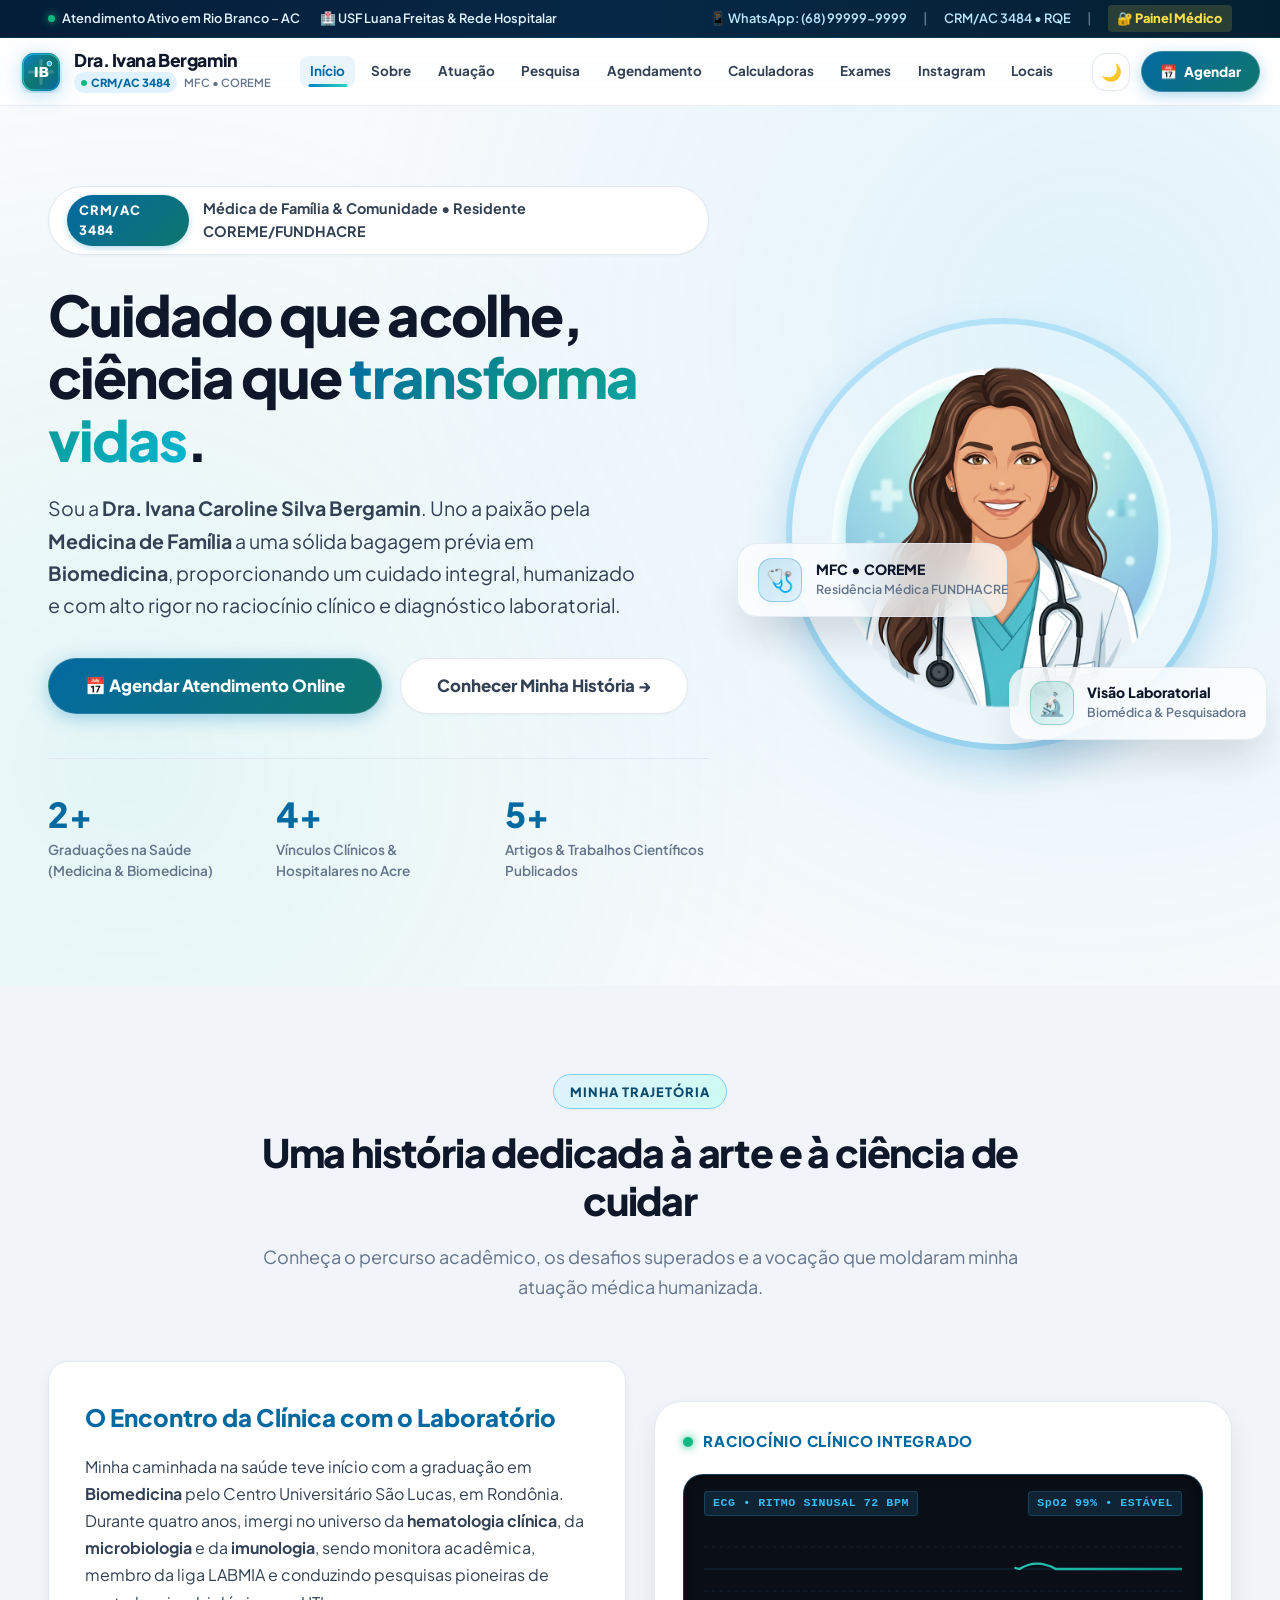
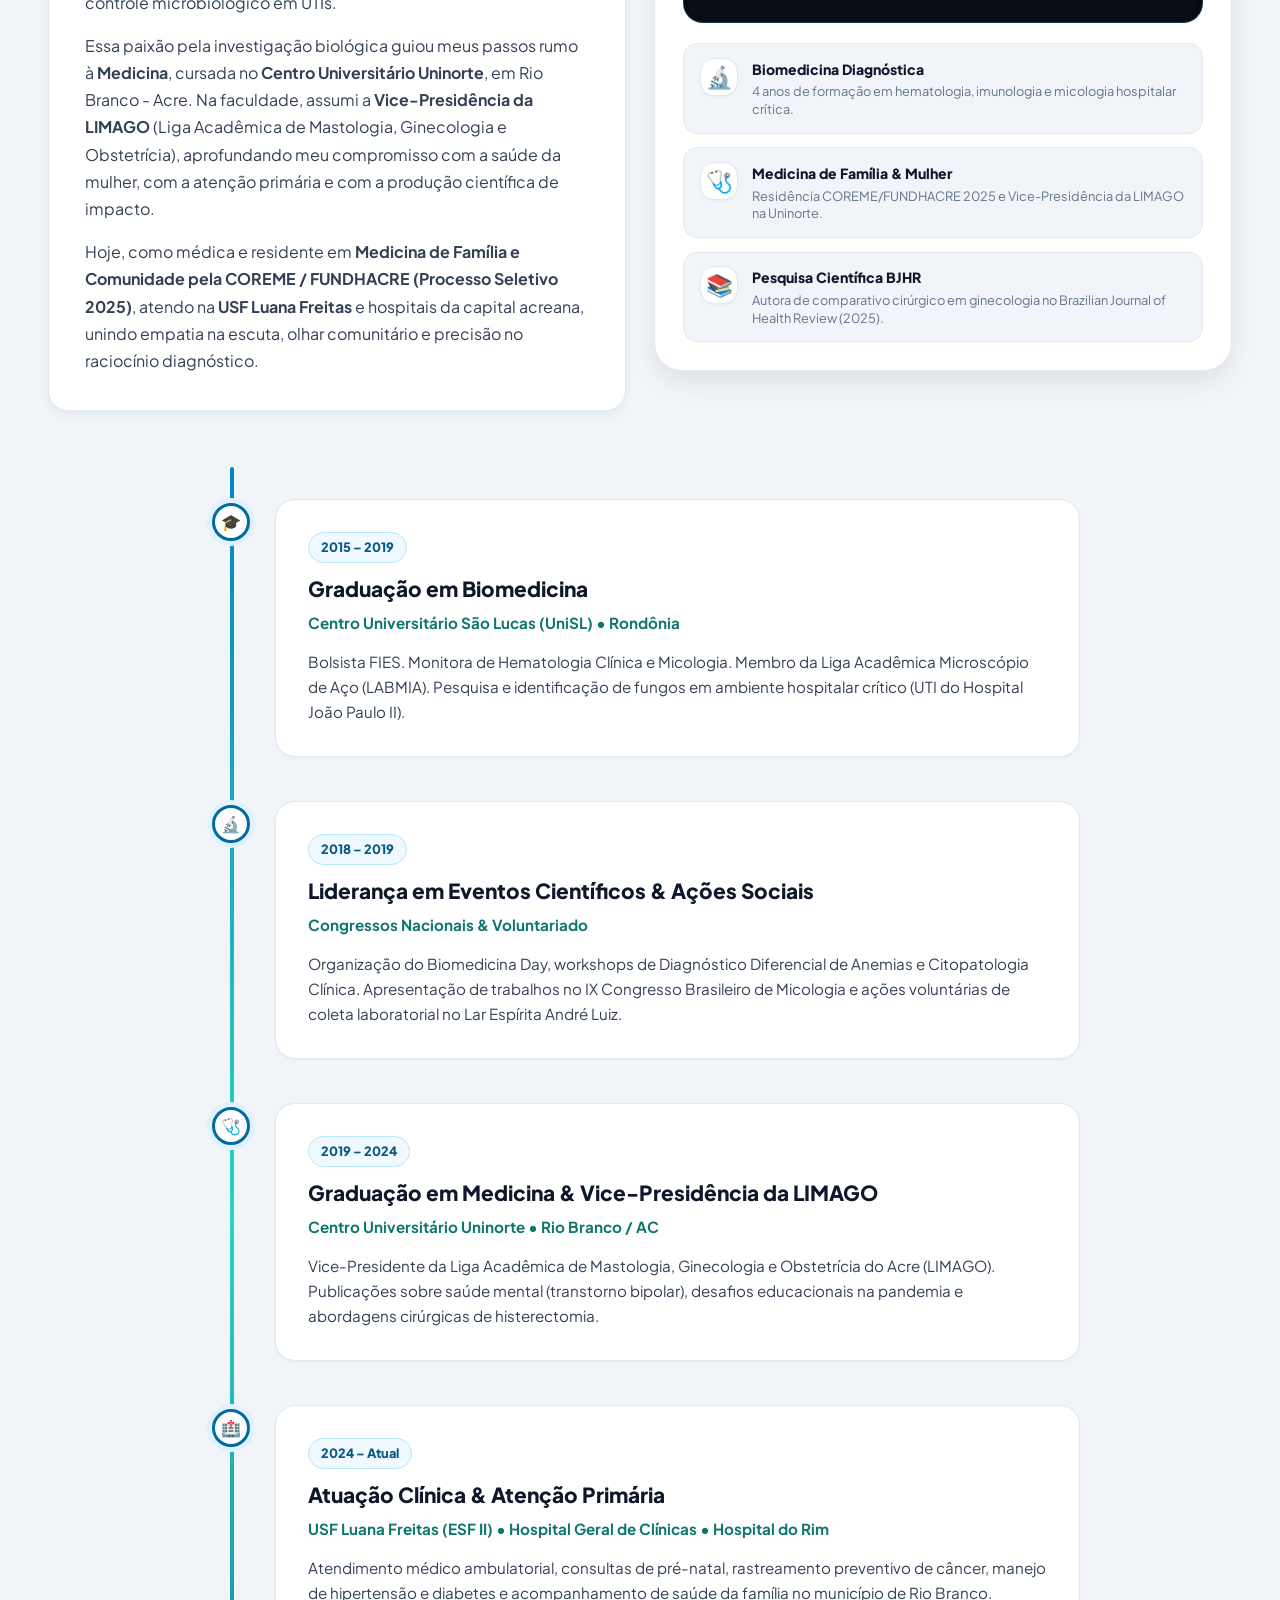
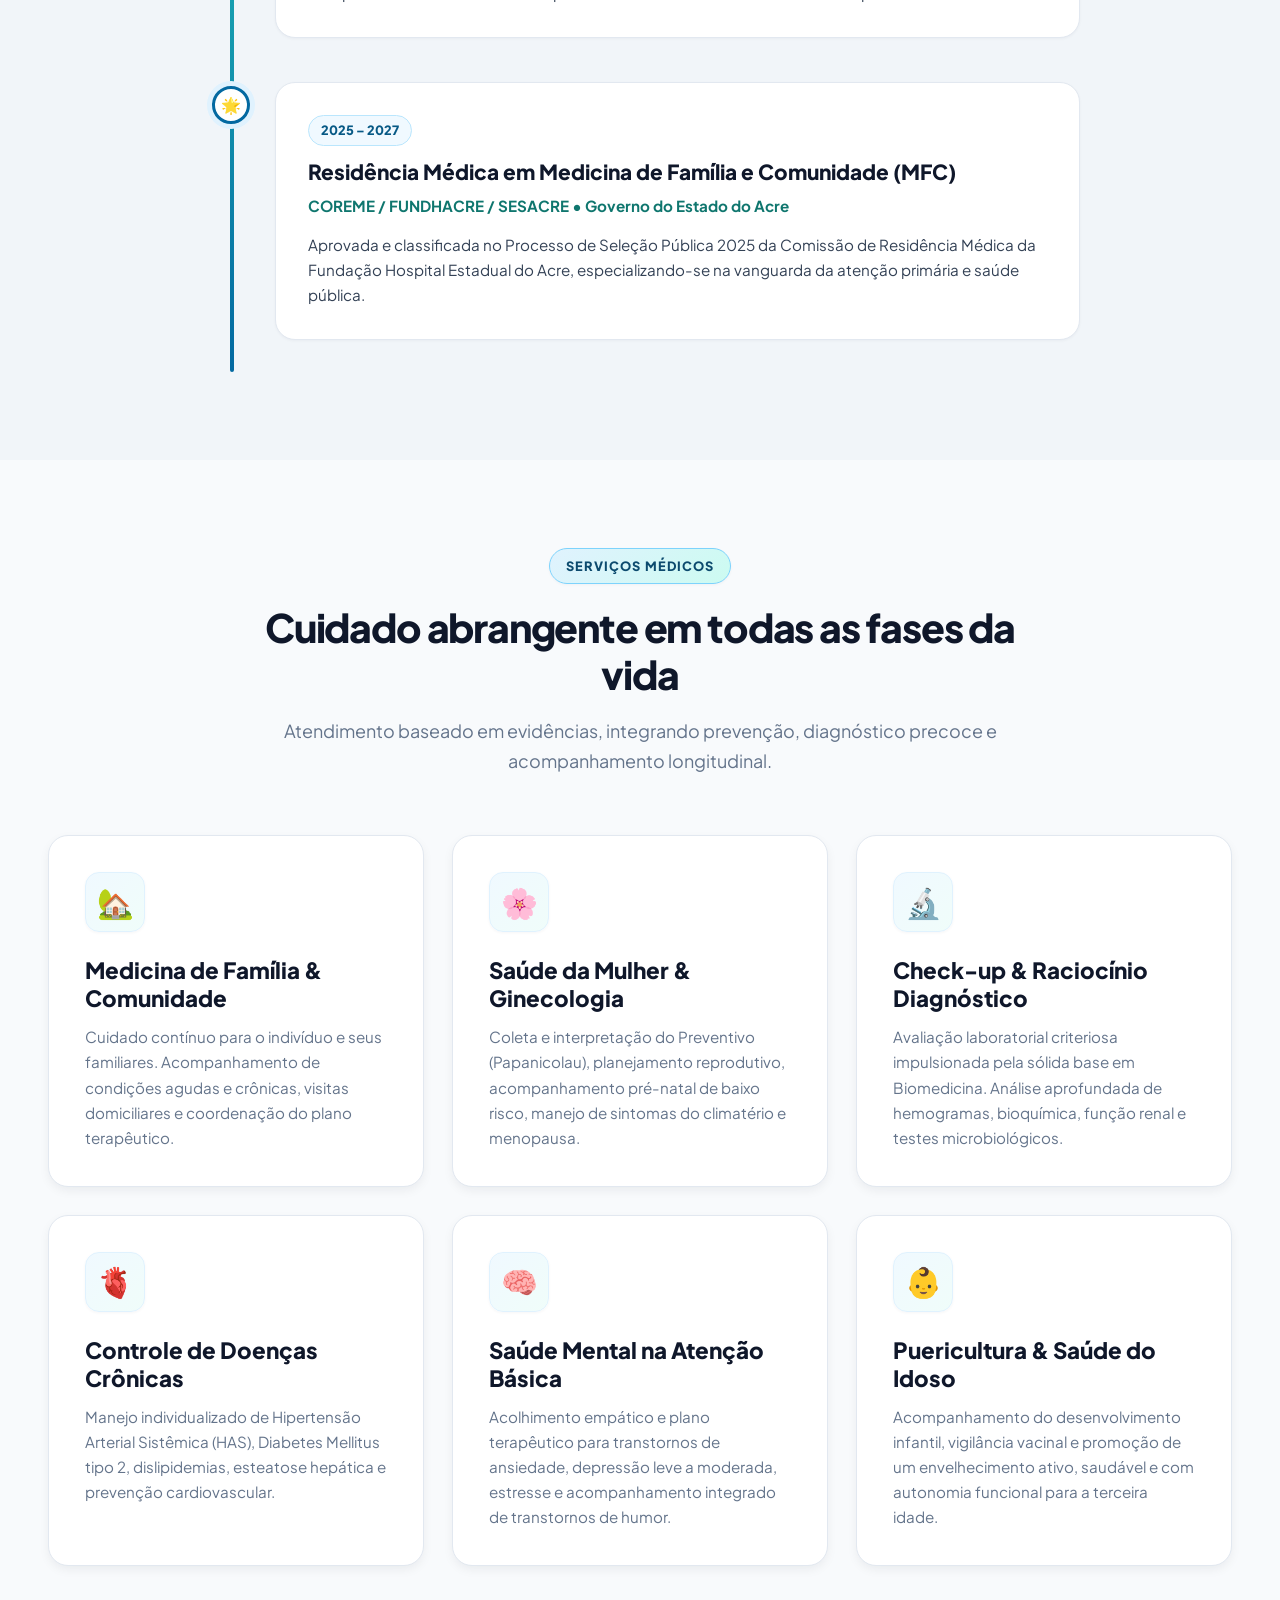
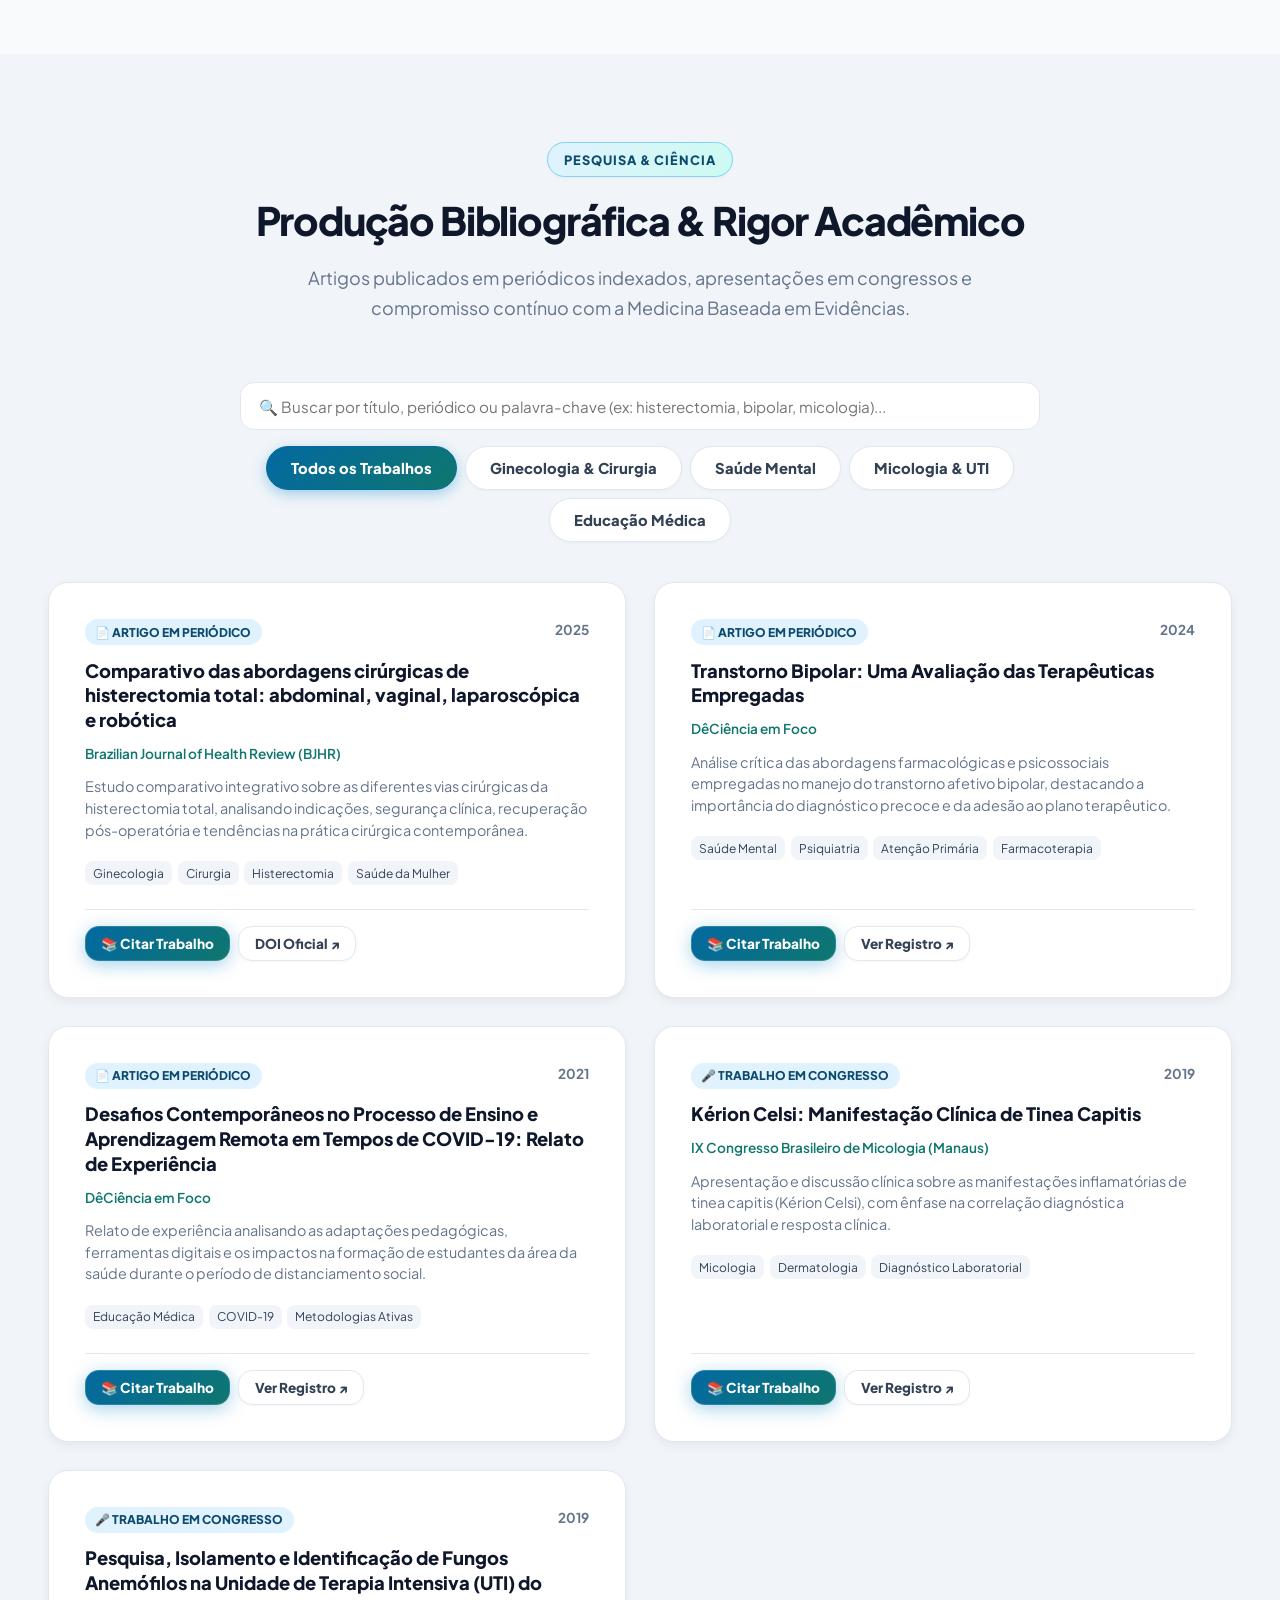
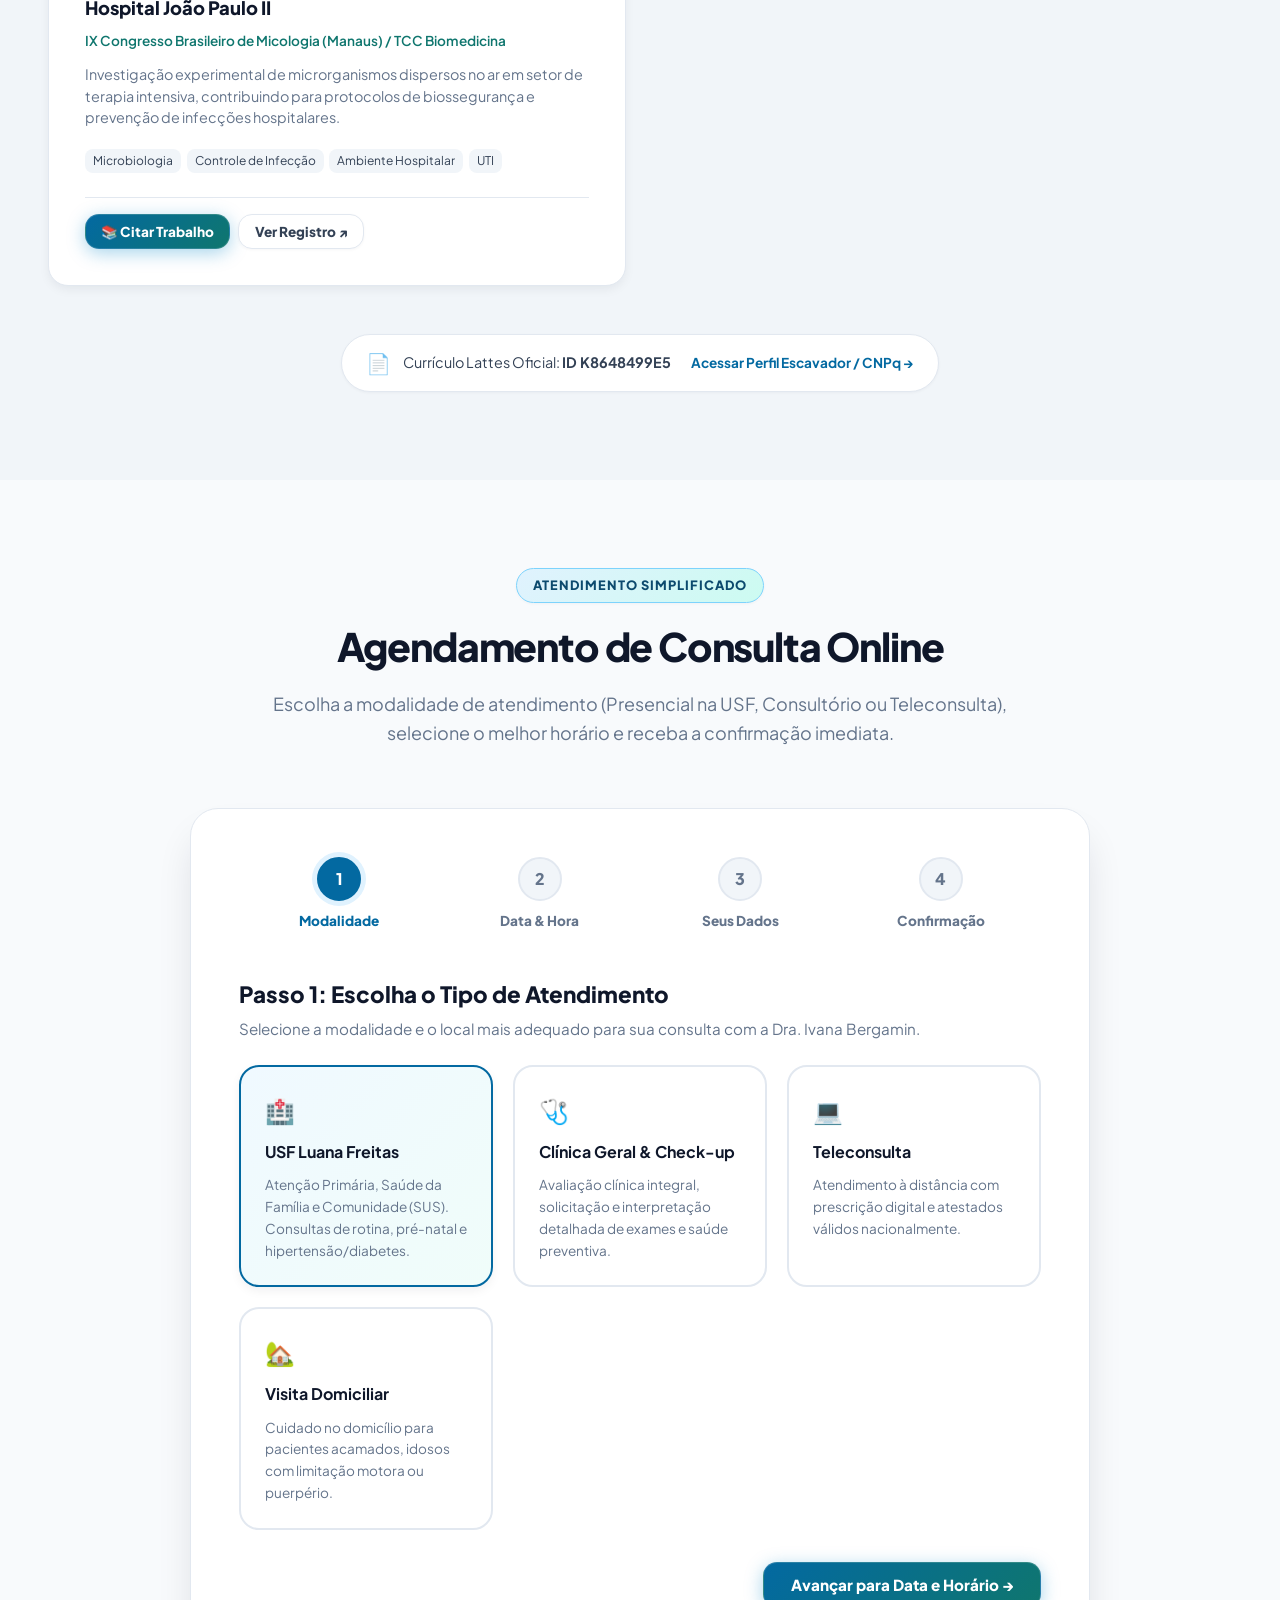
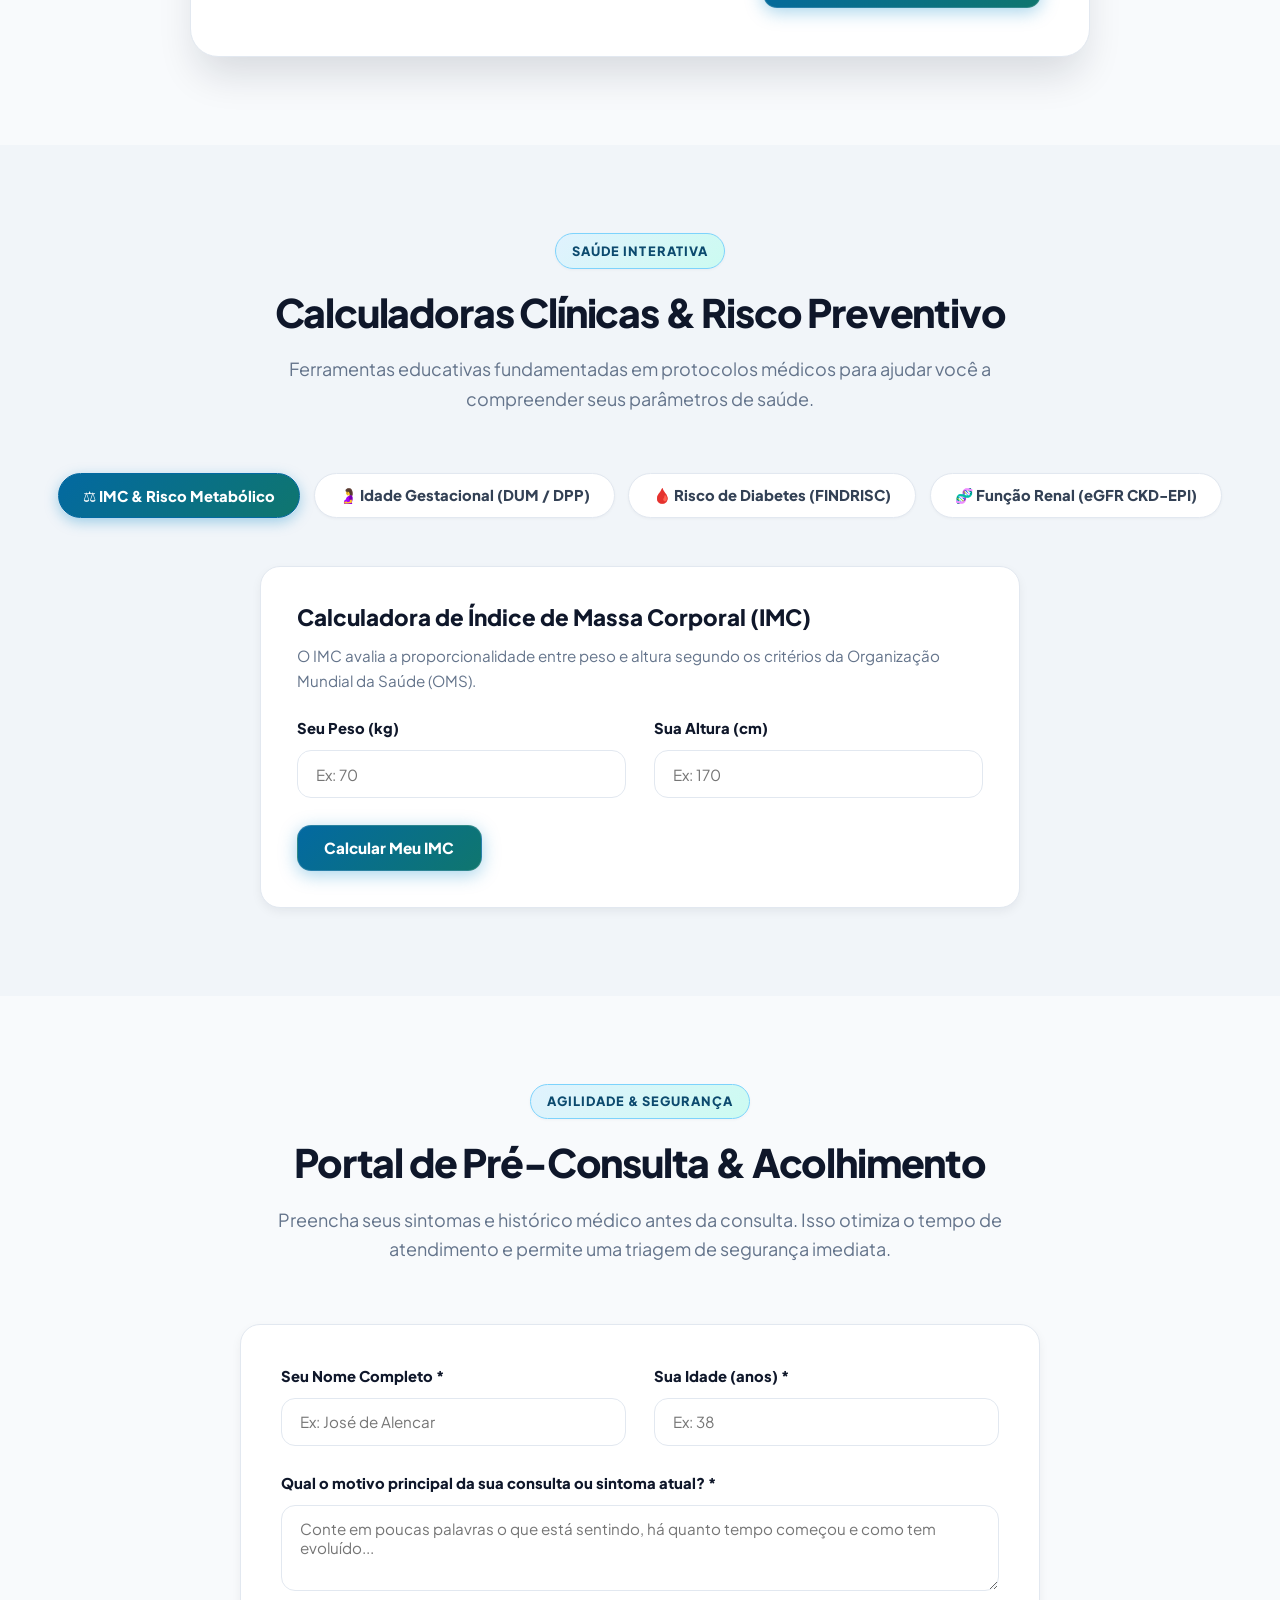
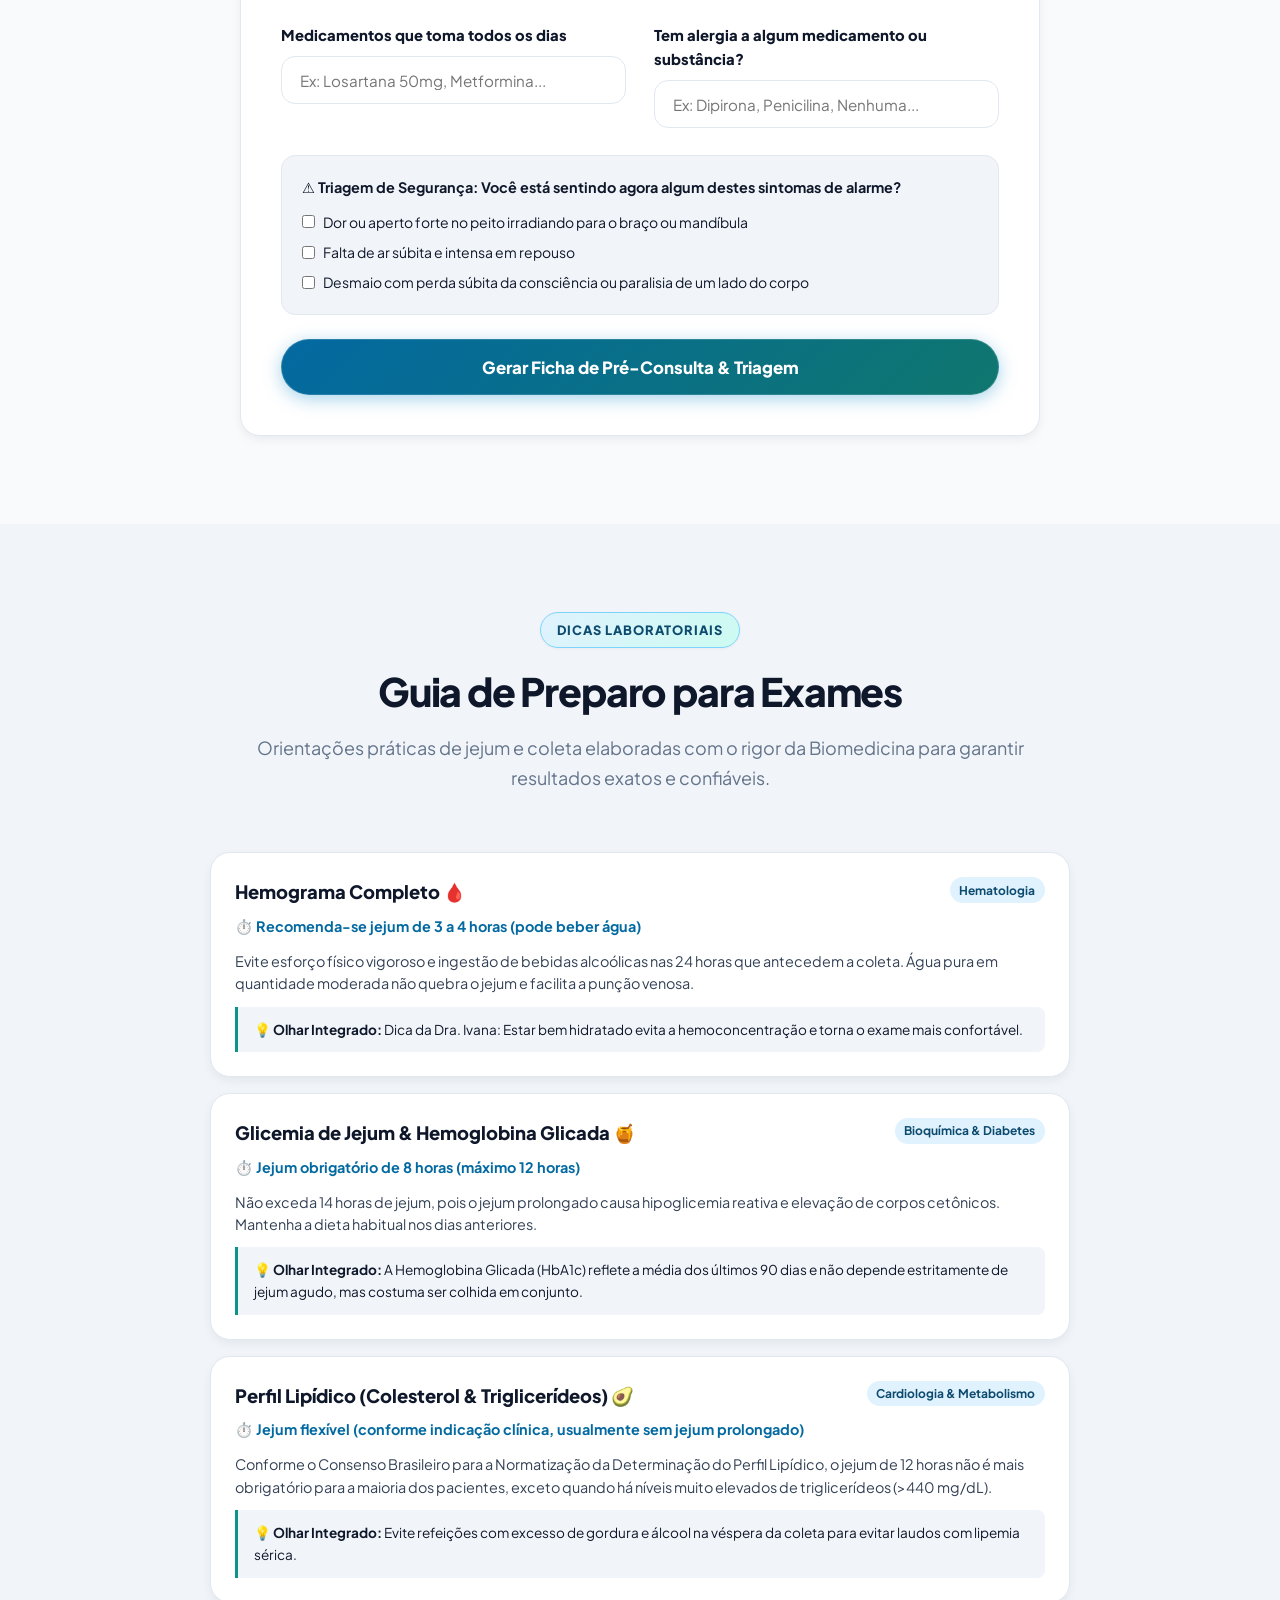
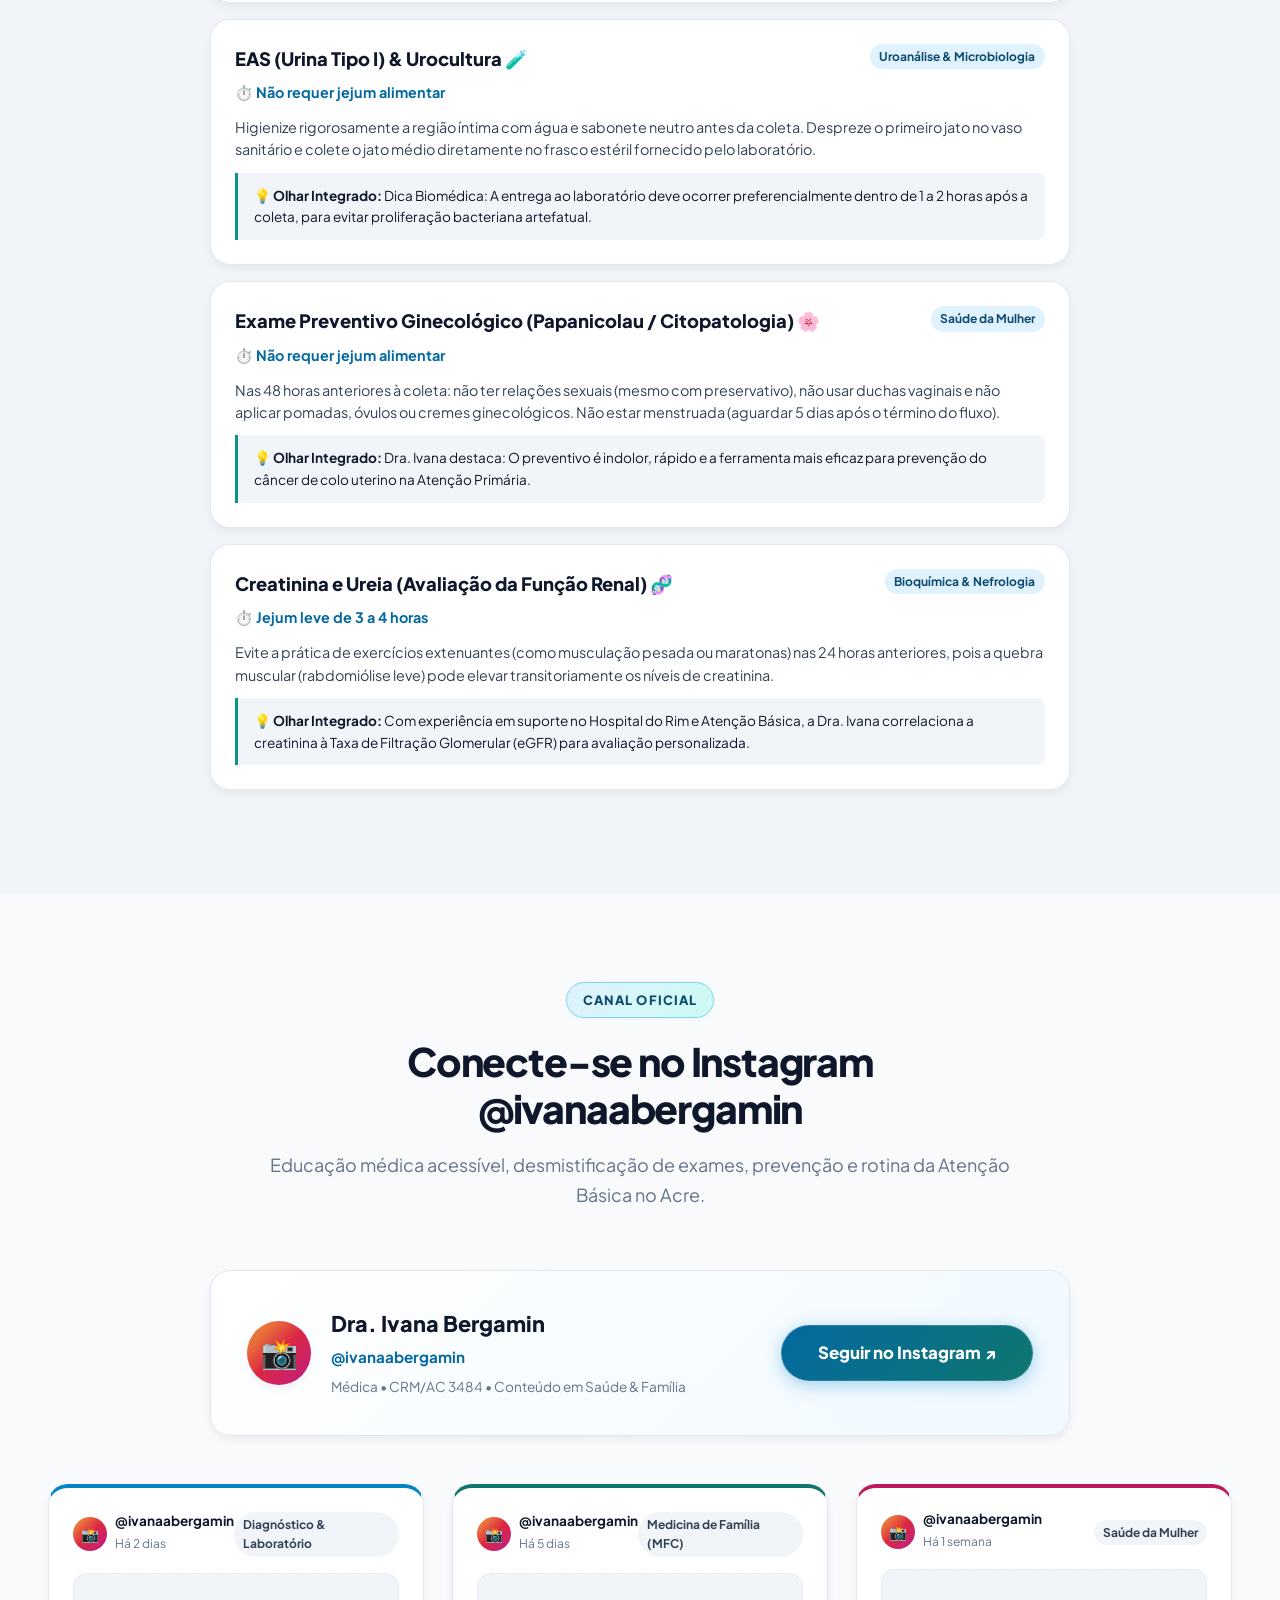
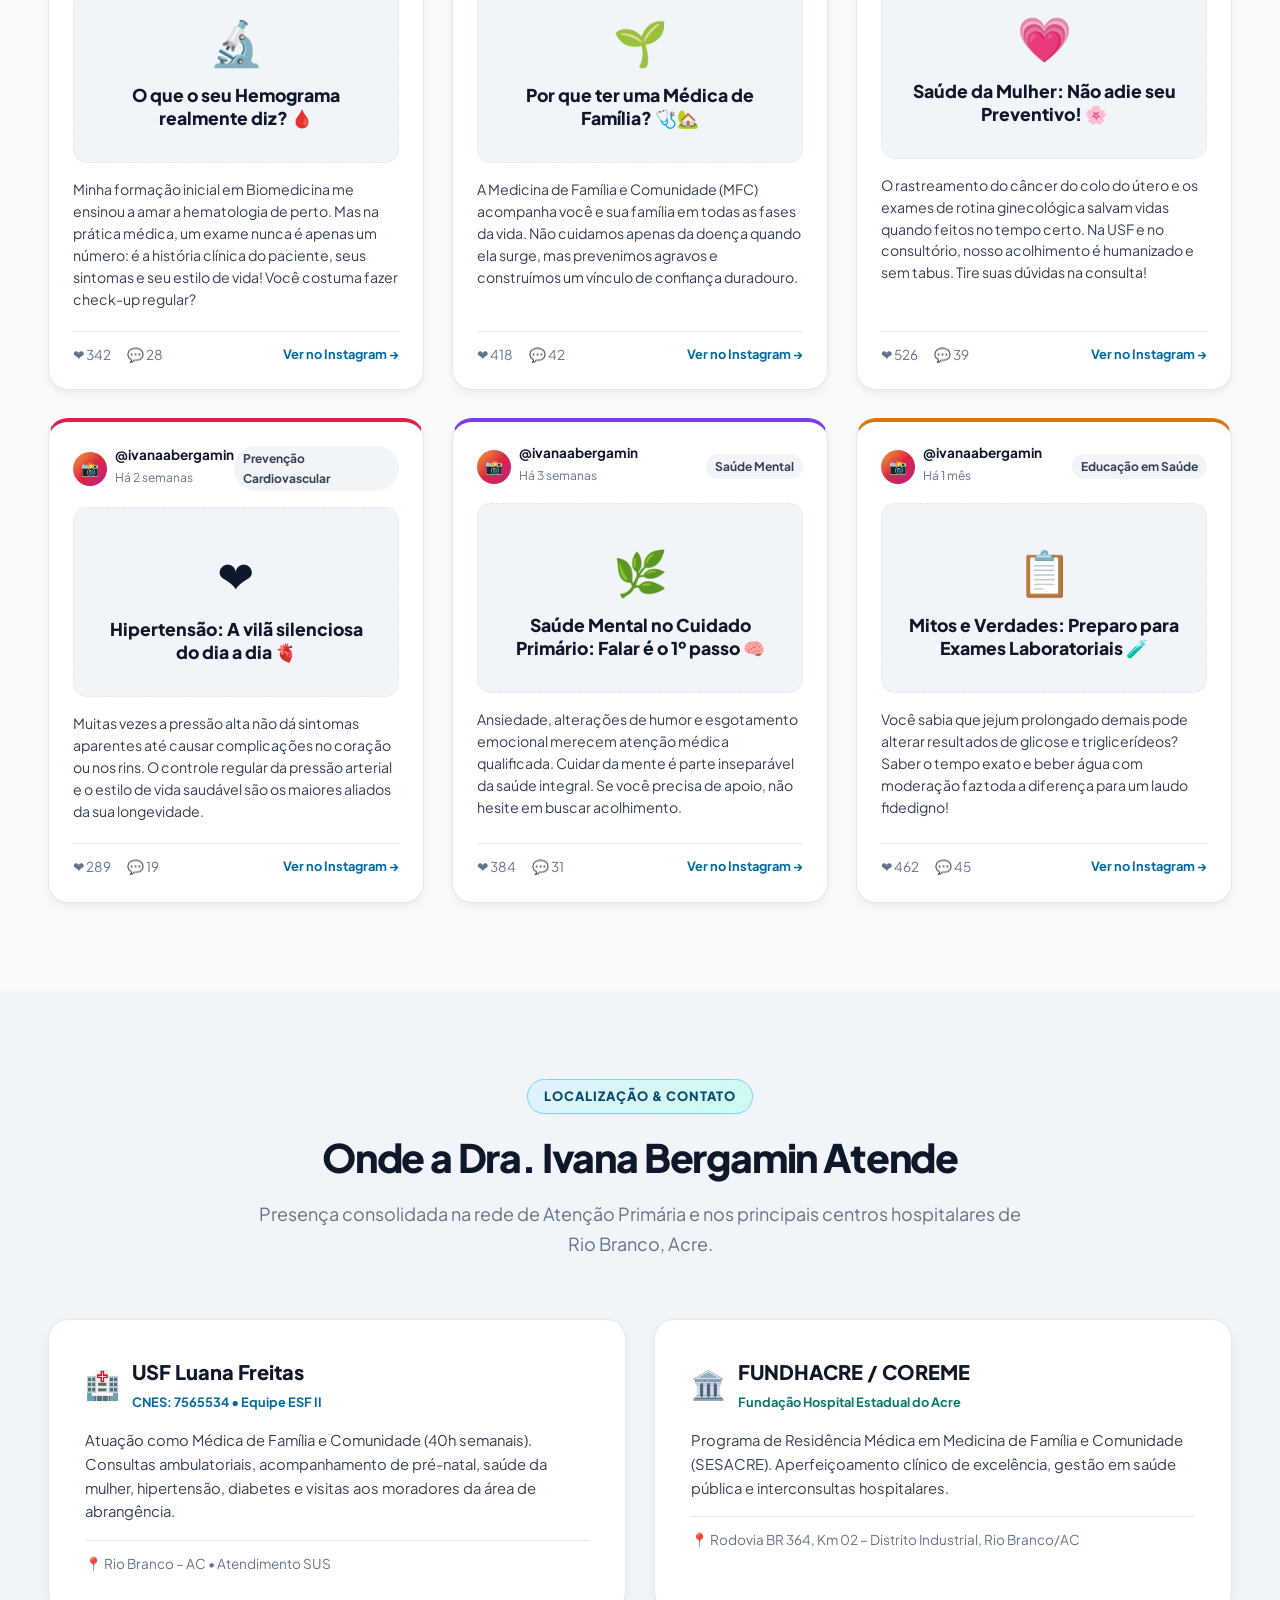
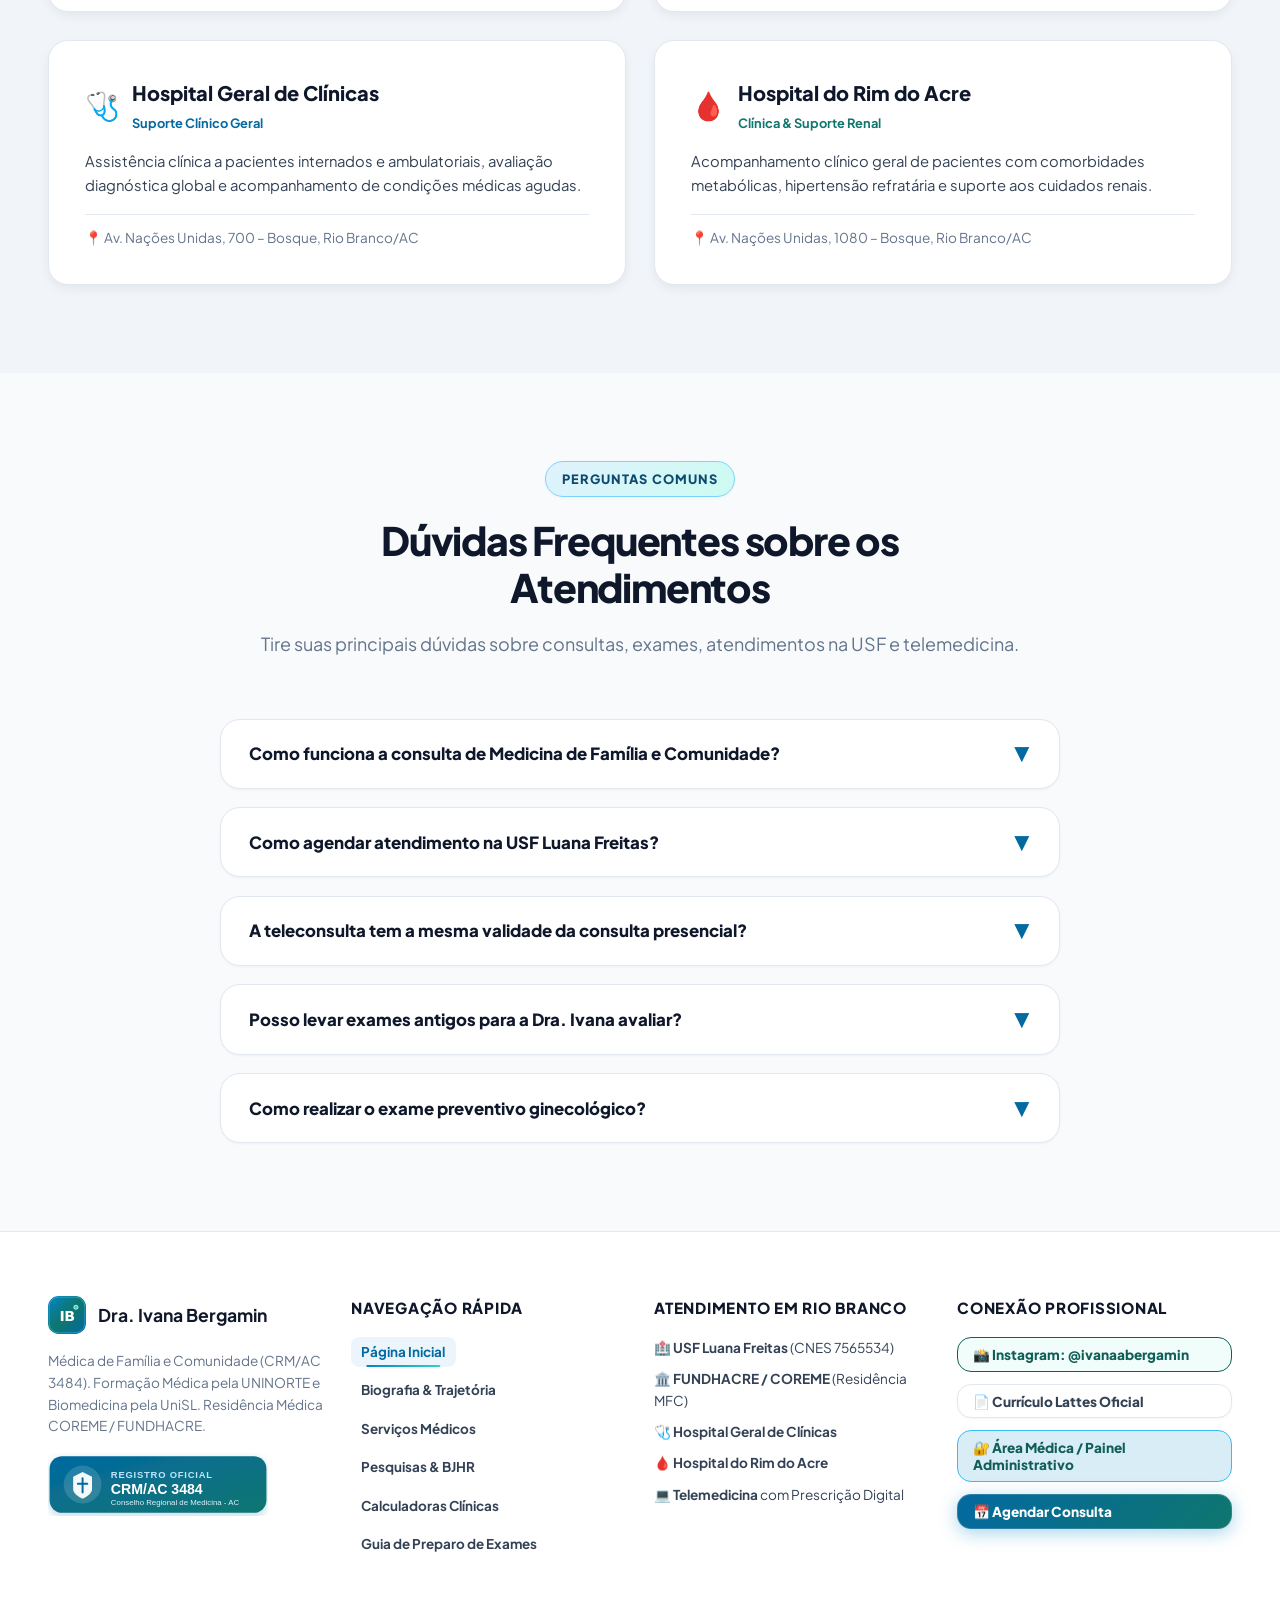
==== commit ef3bc103: "feat(hero): integrate 2D vector character portrait and reposition floating badges below head level" ====
--- a/index.html
+++ b/index.html
@@ -157,7 +157,7 @@
 
           <div class="hero-visual-wrapper">
             <div class="hero-avatar-frame">
-              <img src="assets/img/avatar-doctor.svg" alt="Dra. Ivana Caroline Silva Bergamin - Médica de Família e Comunidade" class="hero-main-avatar" id="doctorHeroAvatar">
+              <img src="assets/img/ivana-character-2d.png" alt="Dra. Ivana Caroline Silva Bergamin - Médica de Família e Comunidade" class="hero-main-avatar" id="doctorHeroAvatar">
             </div>
             
             <div class="floating-badge floating-badge-top">
--- a/css/components.css
+++ b/css/components.css
@@ -273,22 +273,33 @@
   justify-content: center;
   align-items: center;
   padding: 1.5rem 0;
+  max-width: 480px;
+  margin: 0 auto;
+}
+
+.hero-avatar-frame {
+  position: relative;
+  width: 100%;
+  max-width: 420px;
+  display: flex;
+  justify-content: center;
 }
 
 .hero-main-avatar {
   width: 100%;
-  max-width: 440px;
+  max-width: 420px;
   height: auto;
-  filter: drop-shadow(0 20px 40px rgba(2, 132, 199, 0.22));
+  border-radius: 50%;
+  box-shadow: 0 20px 45px rgba(2, 132, 199, 0.28), 0 0 0 6px rgba(56, 189, 248, 0.25);
   transition: transform var(--transition-normal);
   display: block;
 }
 
 .hero-main-avatar:hover {
-  transform: translateY(-4px);
-}
-
-/* Floating Glass Cards */
+  transform: translateY(-4px) scale(1.01);
+}
+
+/* Floating Glass Cards - Flanking the Lower Shoulders/Waist (Never overlapping head or hair) */
 .floating-badge {
   position: absolute;
   background: var(--bg-glass-card);
@@ -314,14 +325,14 @@
 }
 
 .floating-badge-top {
-  top: 12%;
-  left: -45px;
+  top: 52%;
+  left: -55px;
   animation: floatTop 6s ease-in-out infinite;
 }
 
 .floating-badge-bottom {
-  bottom: 8%;
-  right: -45px;
+  bottom: 6%;
+  right: -55px;
   animation: floatBottom 6s ease-in-out infinite;
   animation-delay: -3s;
 }
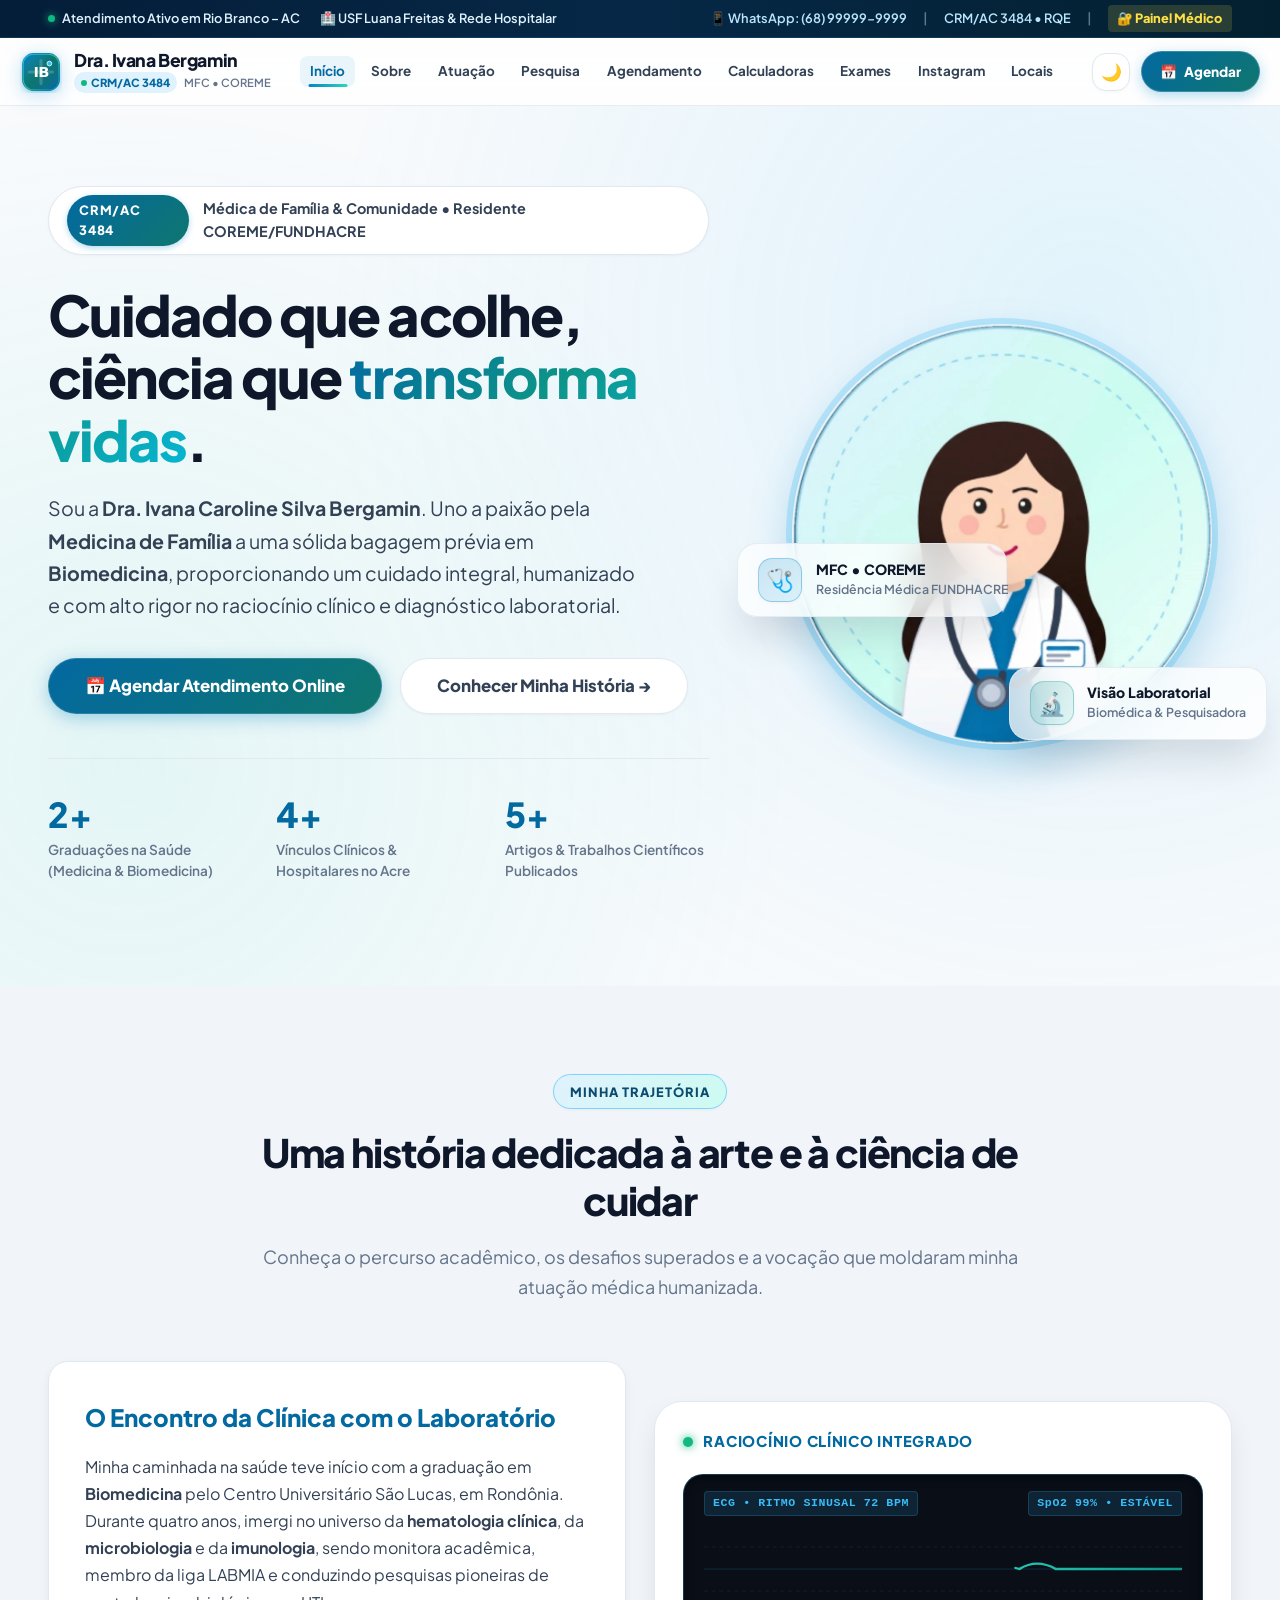
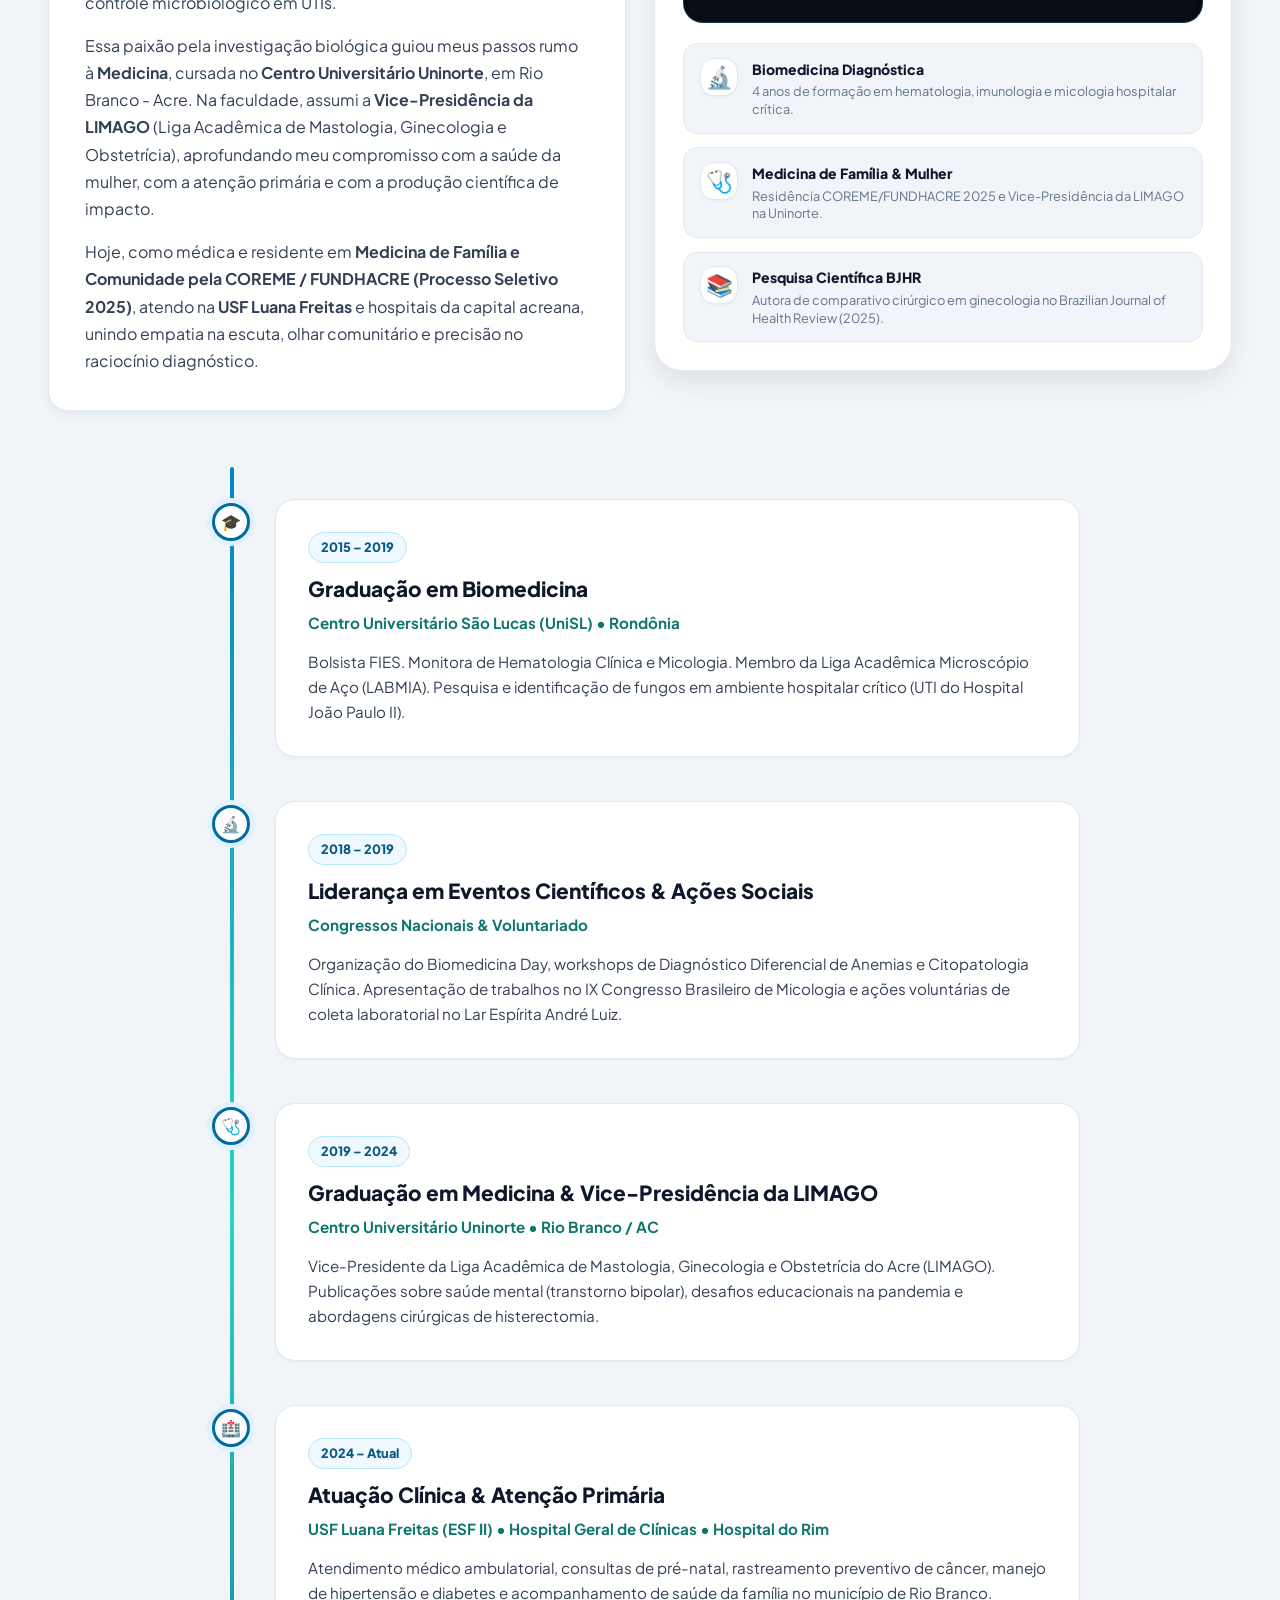
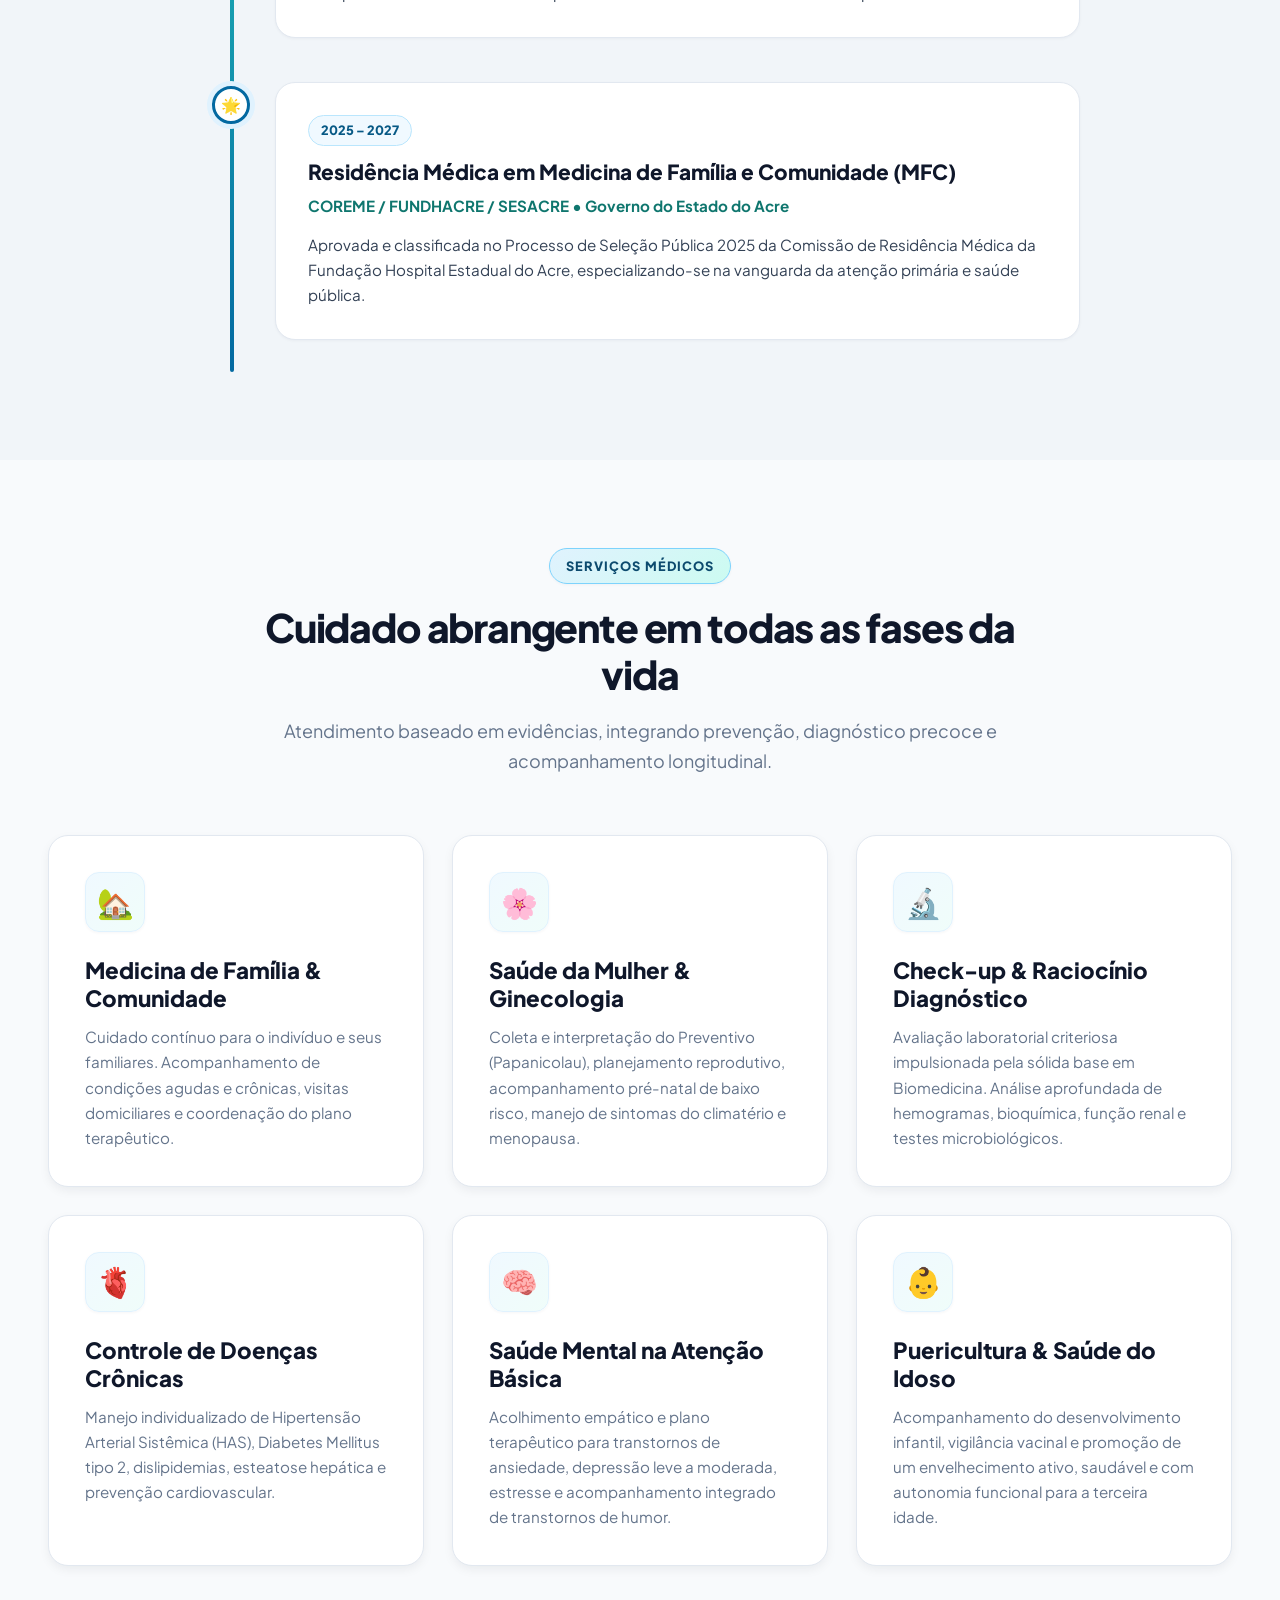
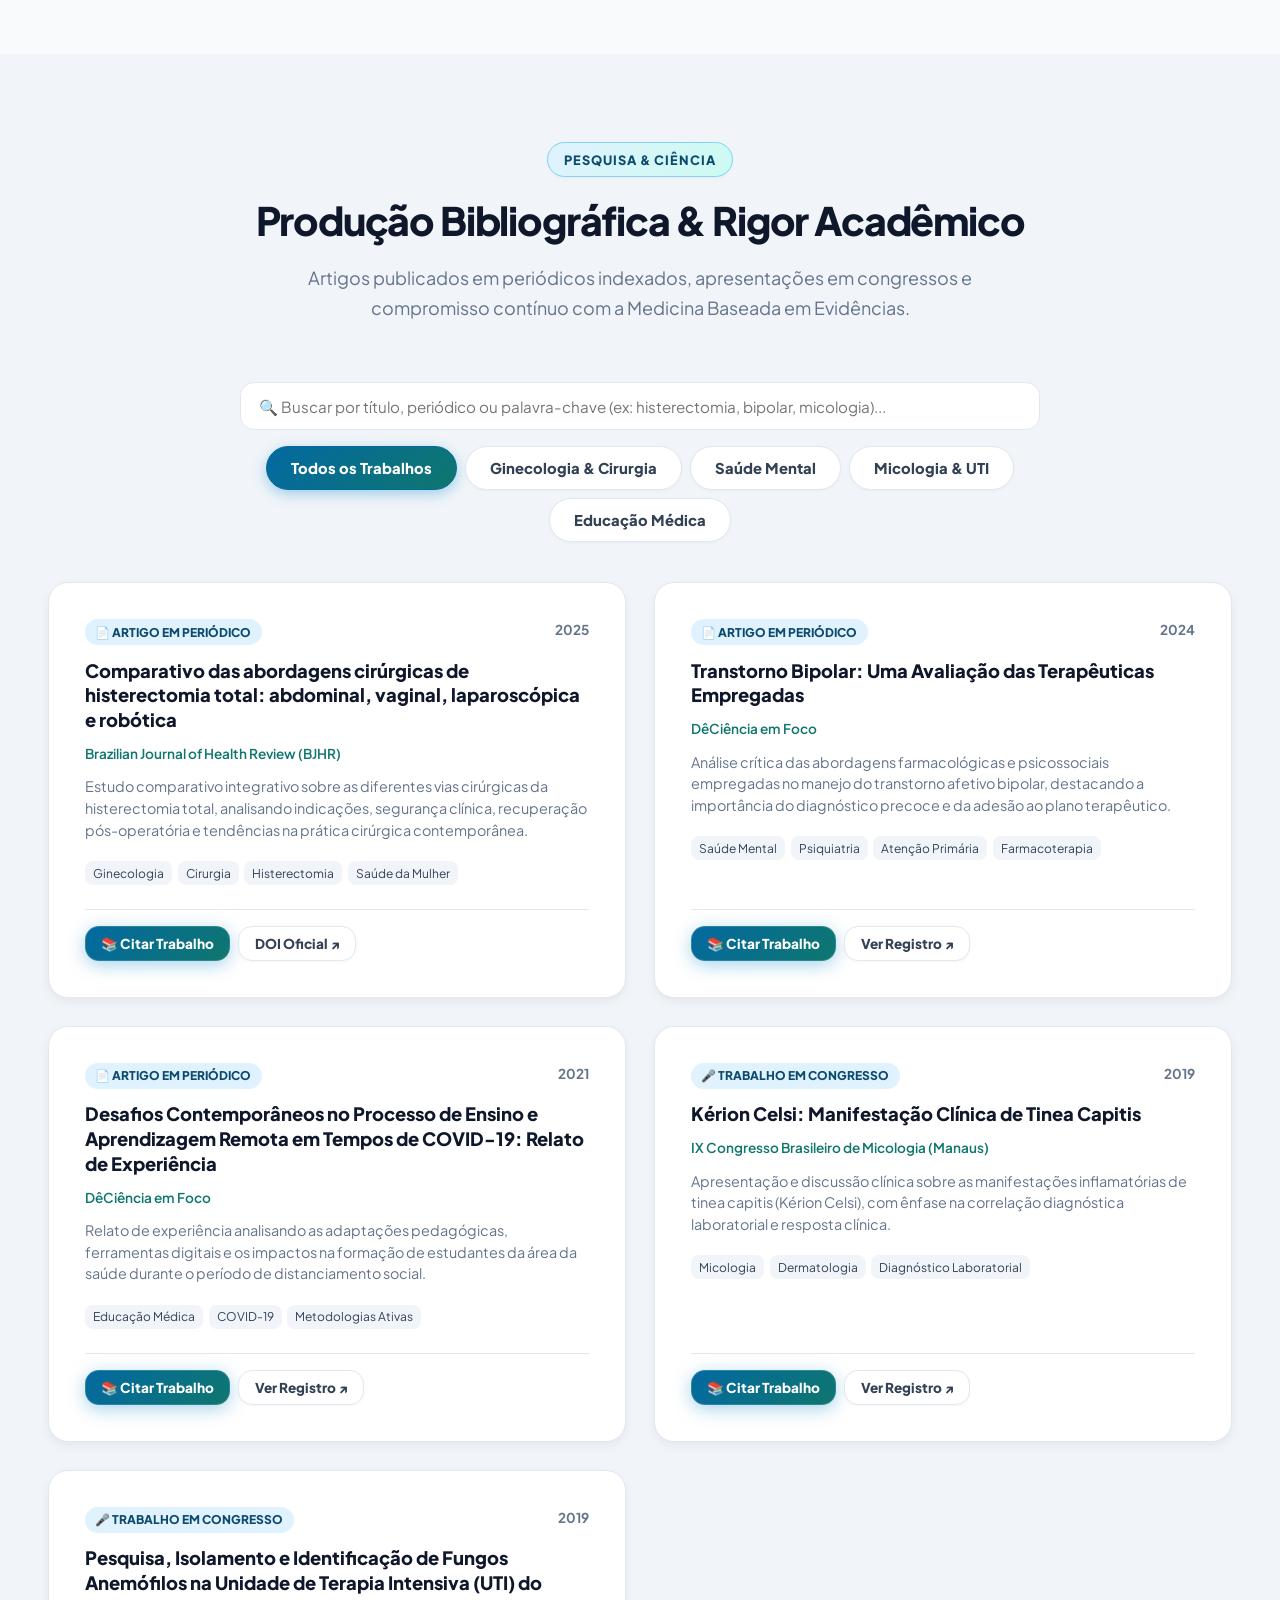
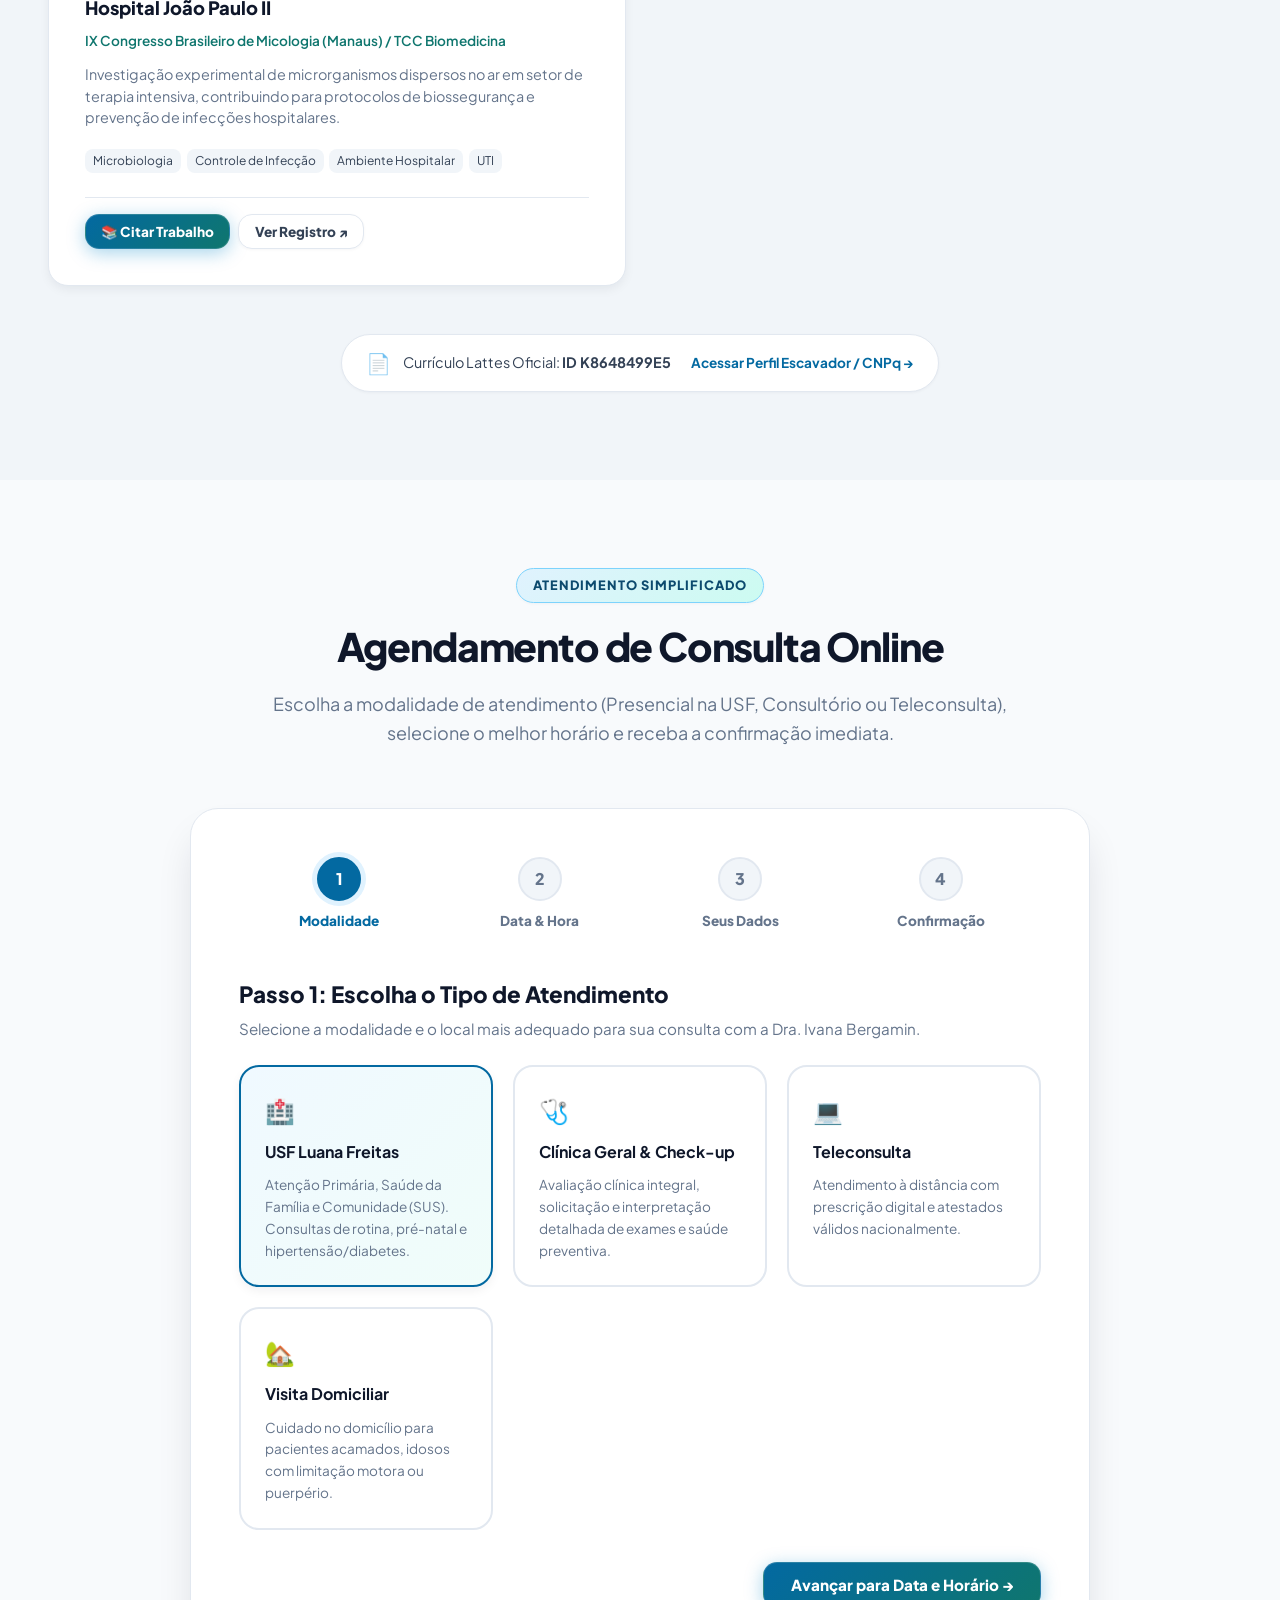
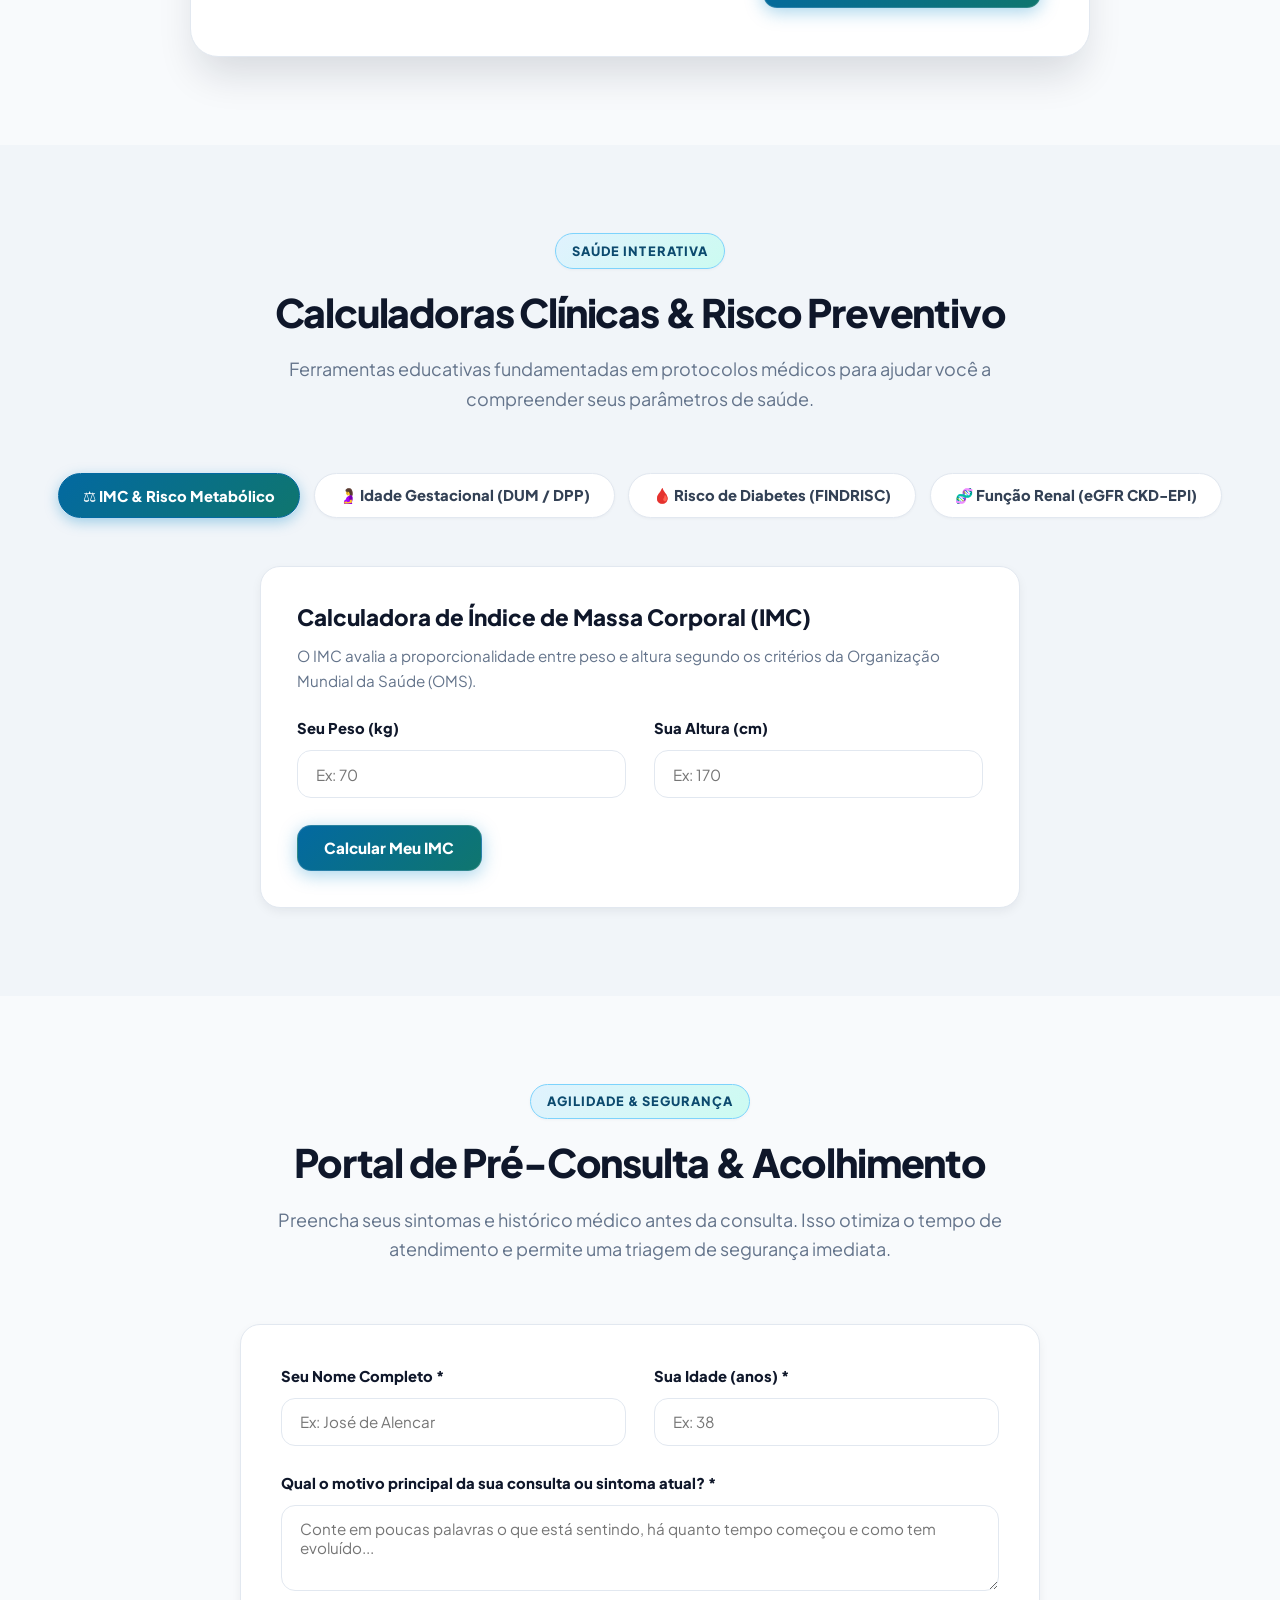
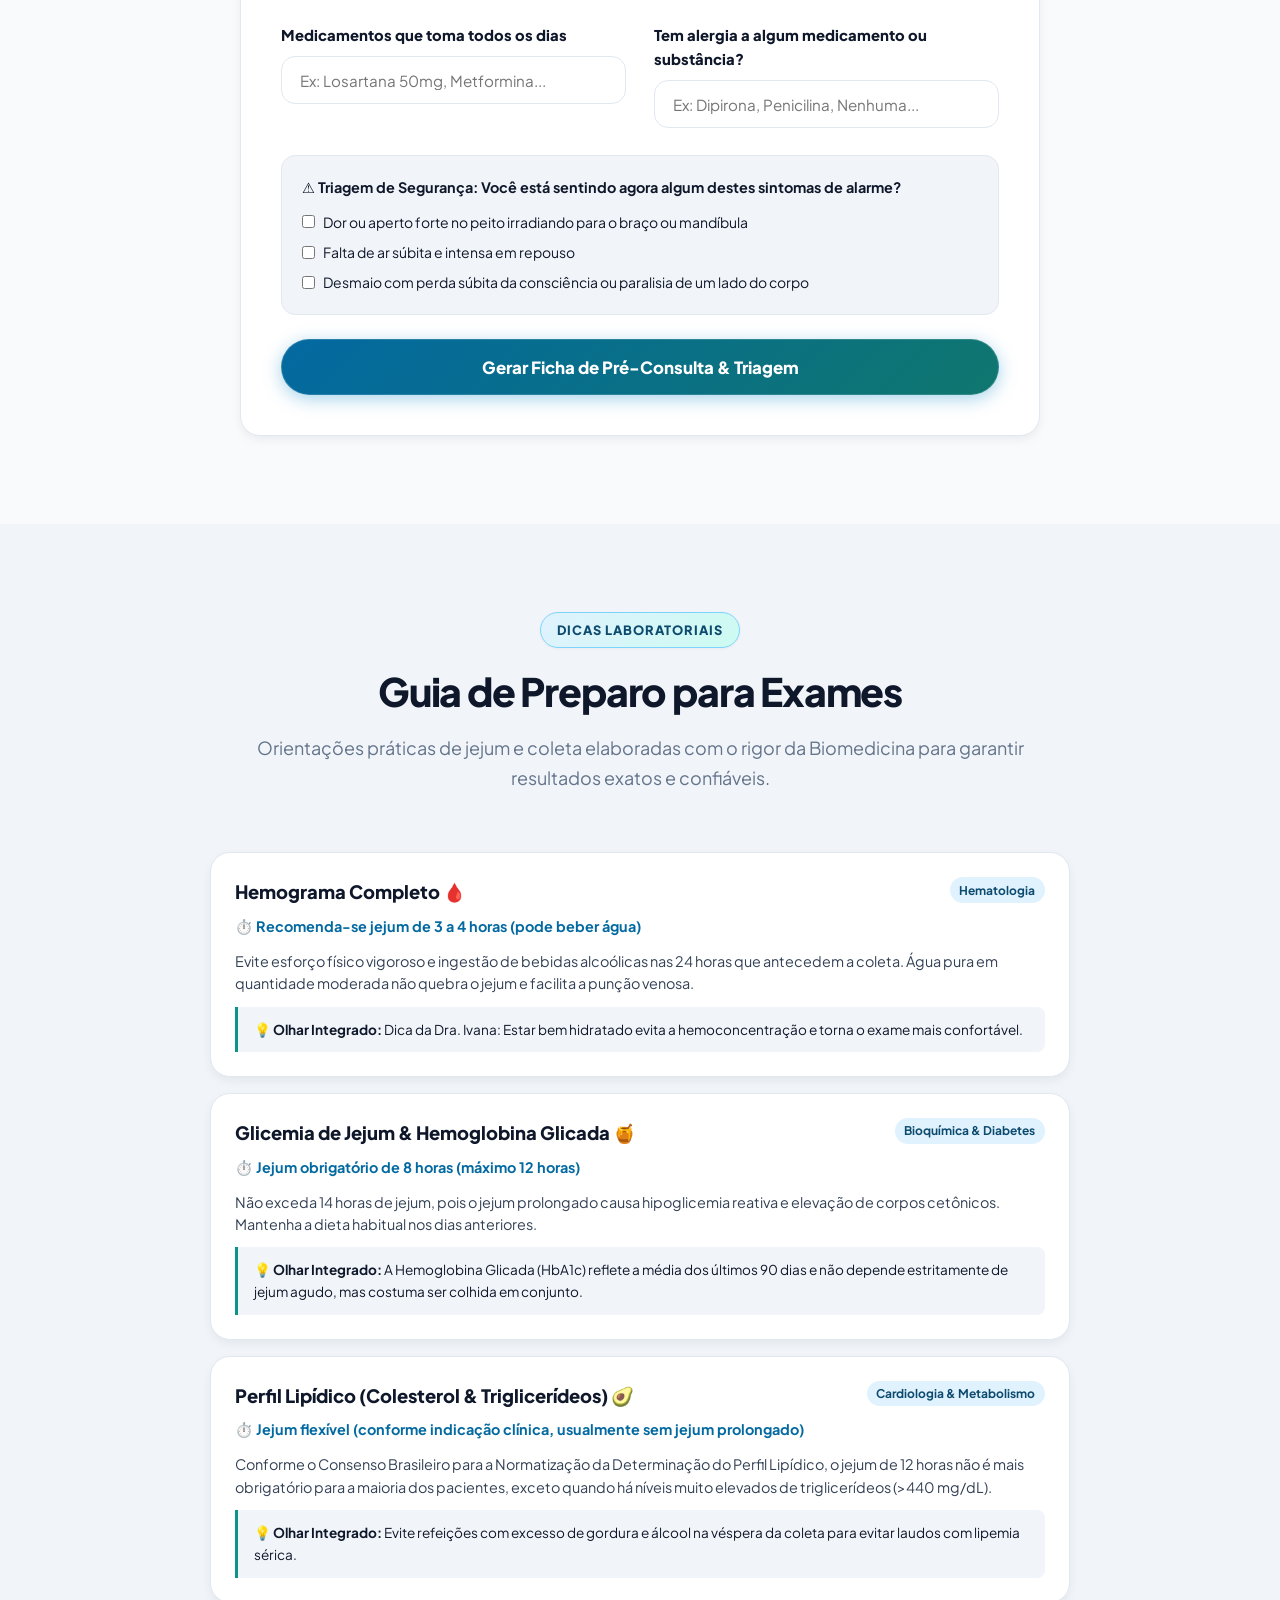
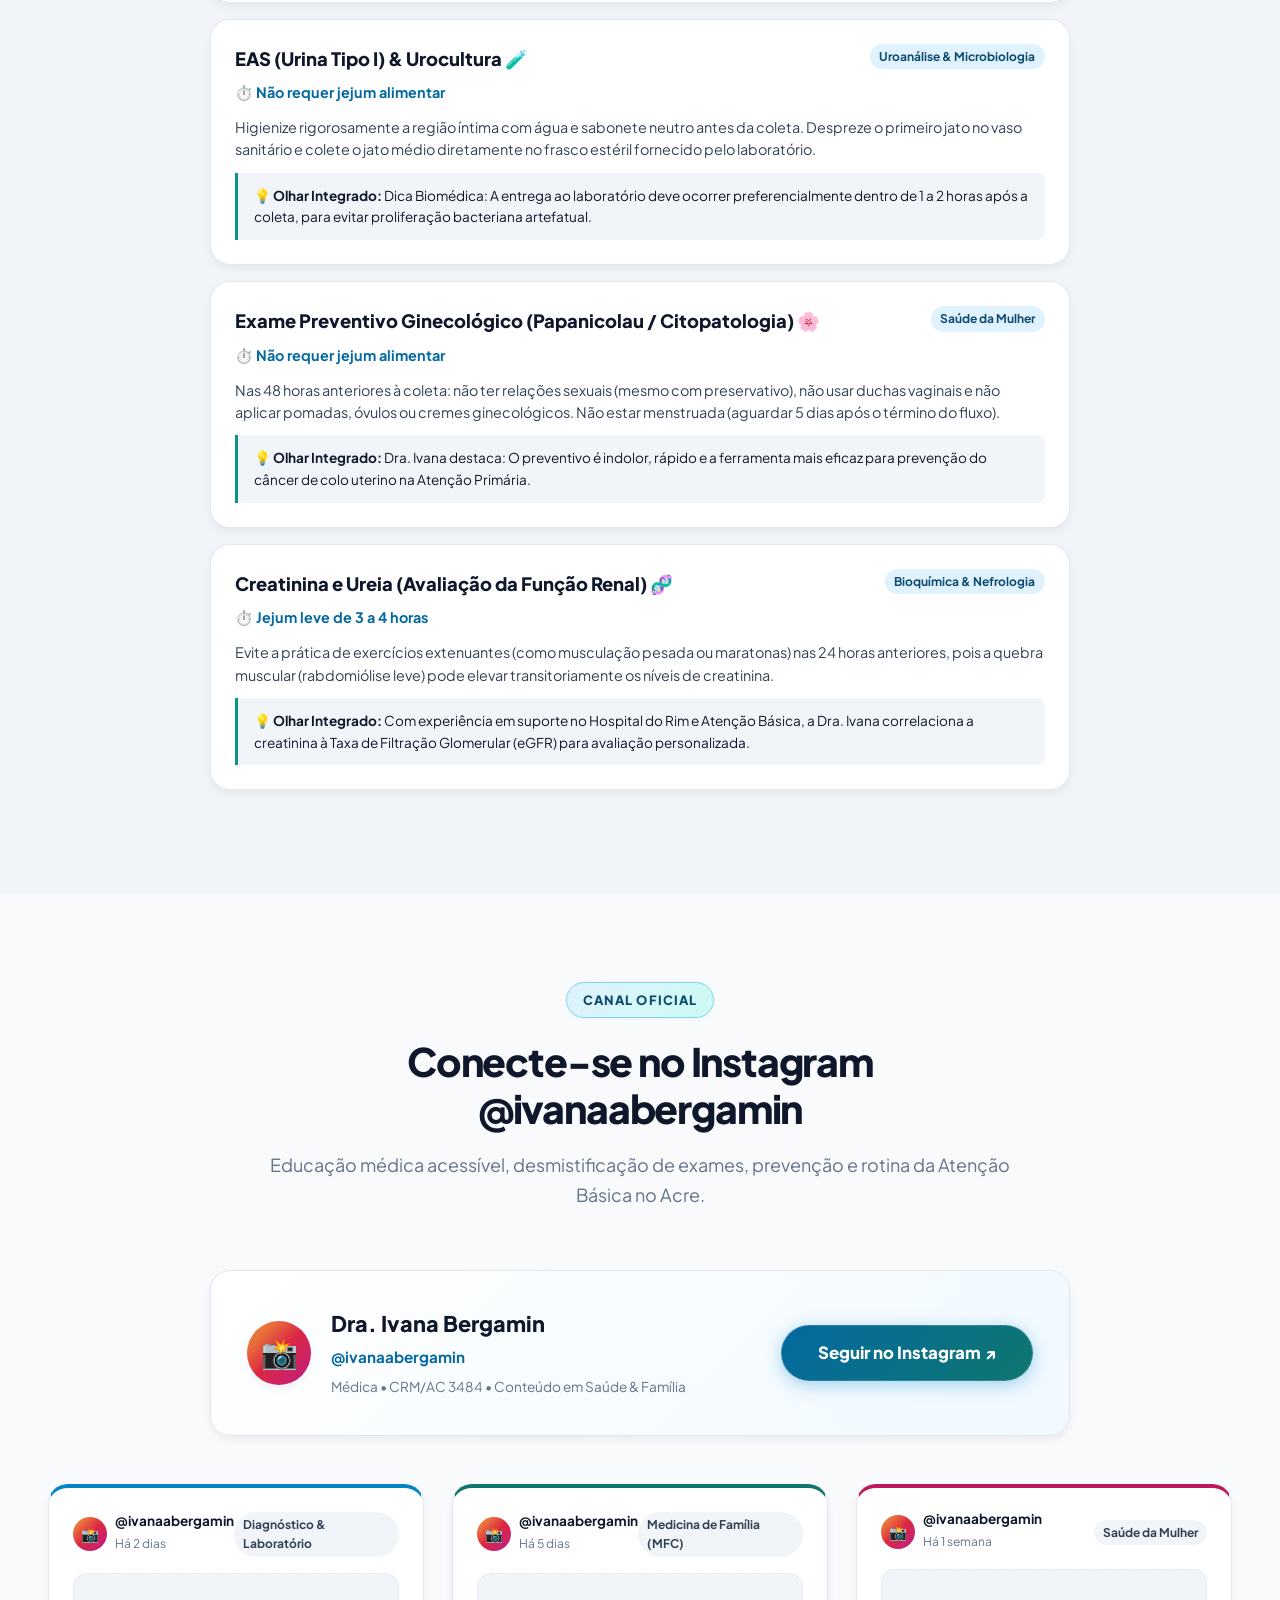
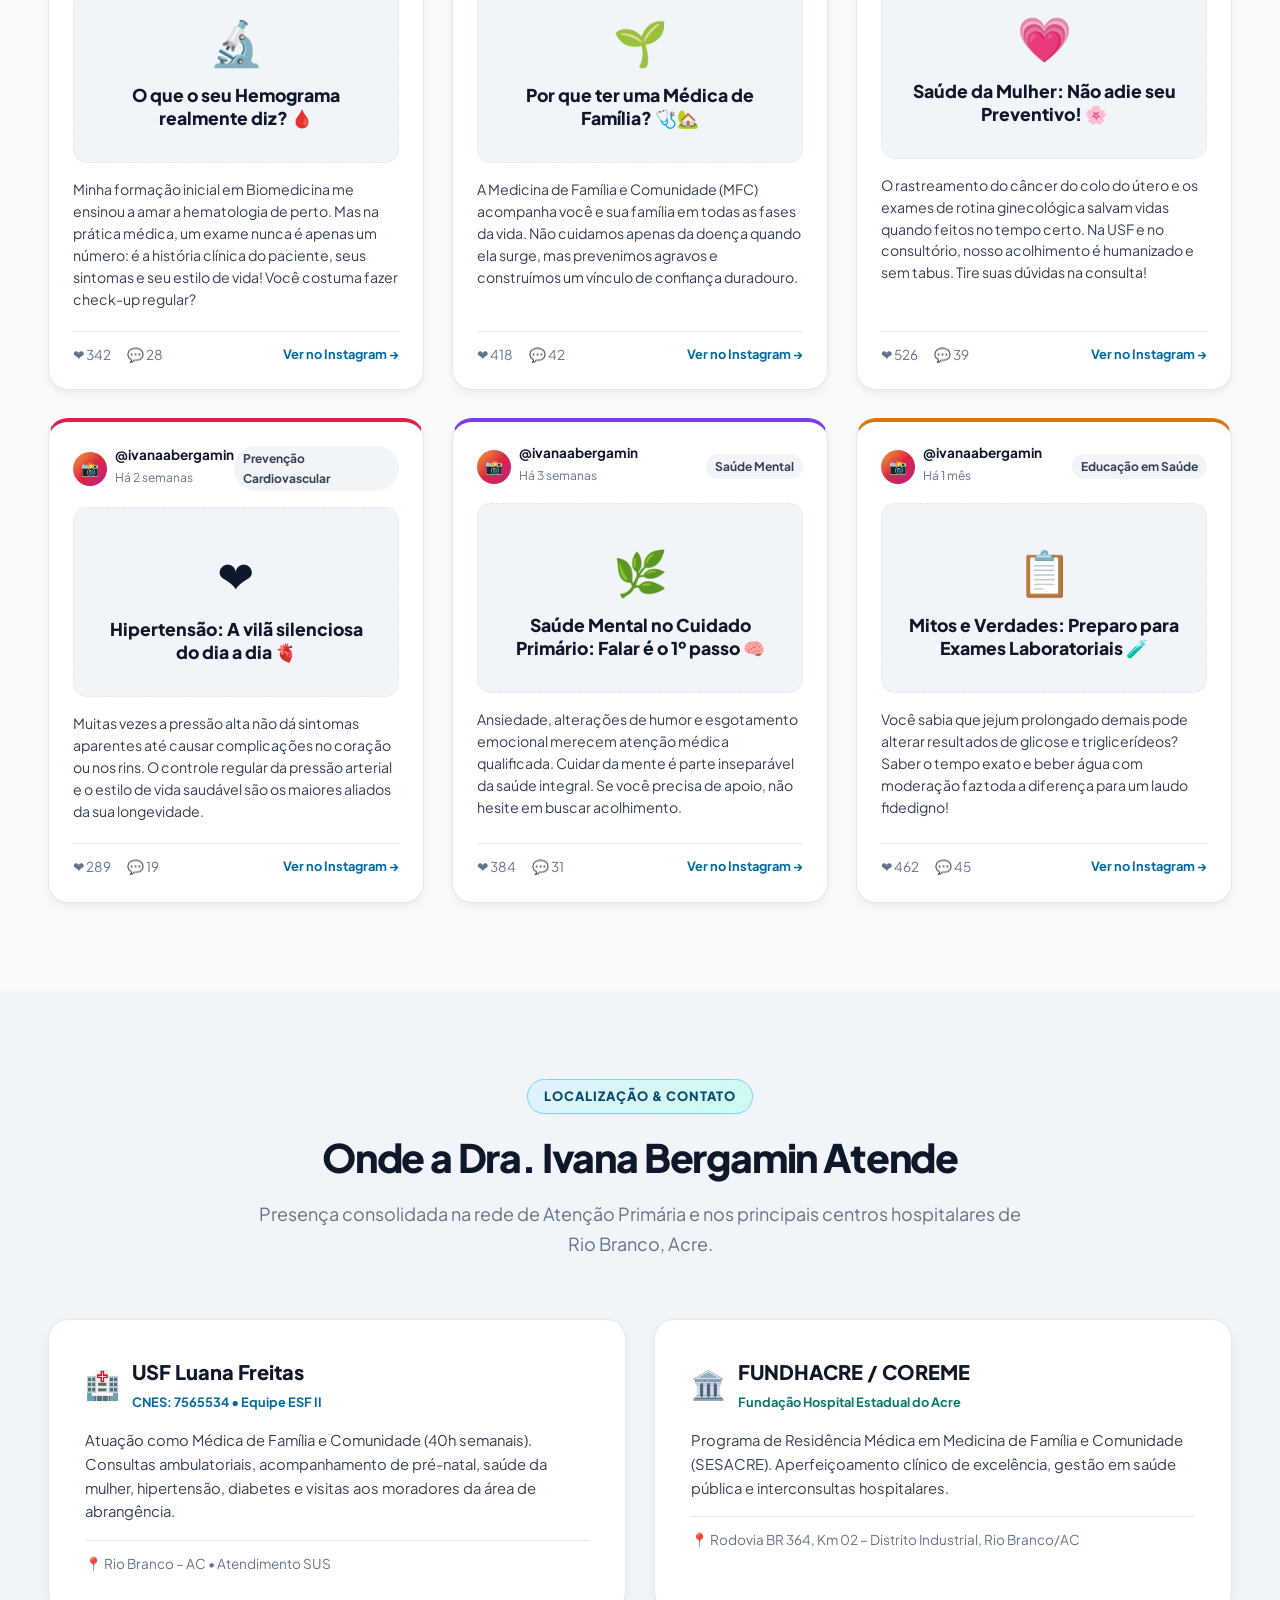
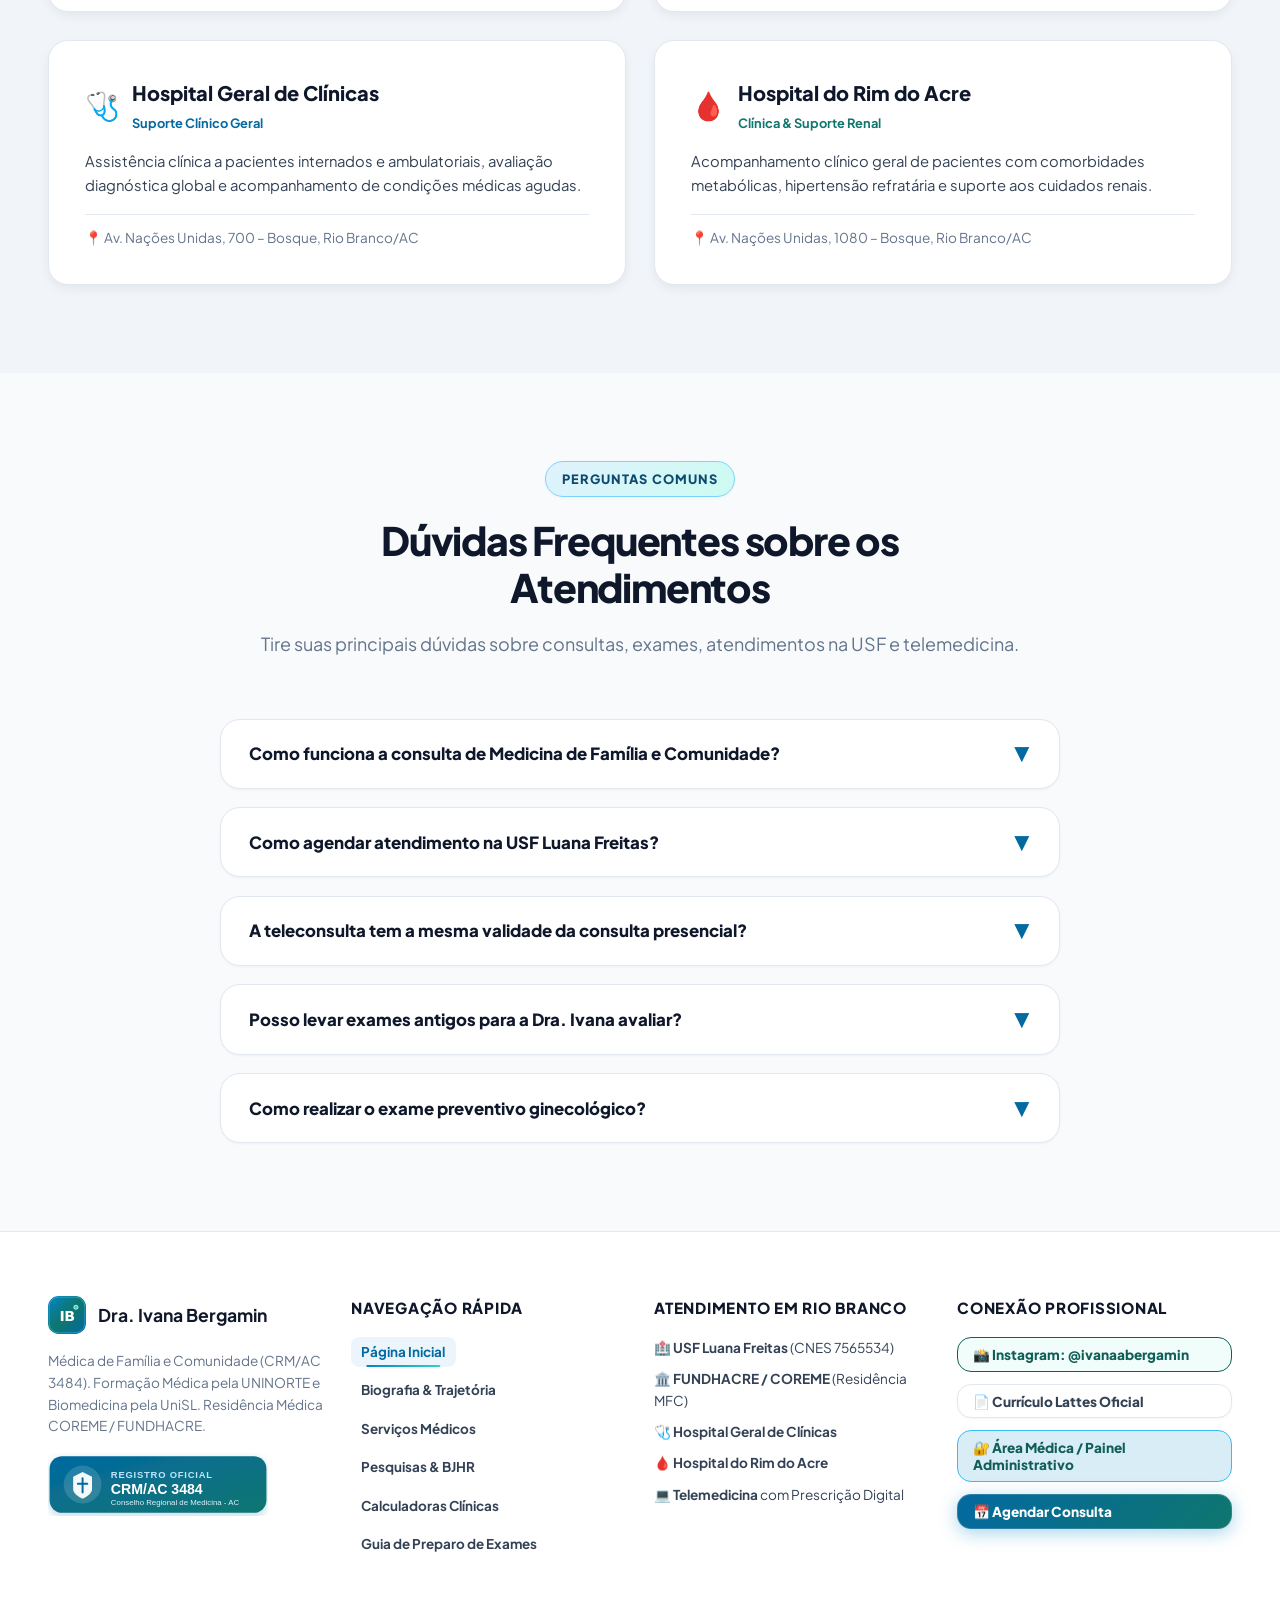
==== commit 2966c7bf: "feat(hero): link exact circular 2D avatar illustration in landing page" ====
--- a/index.html
+++ b/index.html
@@ -157,7 +157,7 @@
 
           <div class="hero-visual-wrapper">
             <div class="hero-avatar-frame">
-              <img src="assets/img/ivana-character-2d.png" alt="Dra. Ivana Caroline Silva Bergamin - Médica de Família e Comunidade" class="hero-main-avatar" id="doctorHeroAvatar">
+              <img src="assets/img/avatar-doctor-exact.png" alt="Dra. Ivana Caroline Silva Bergamin - Médica de Família e Comunidade" class="hero-main-avatar" id="doctorHeroAvatar">
             </div>
             
             <div class="floating-badge floating-badge-top">
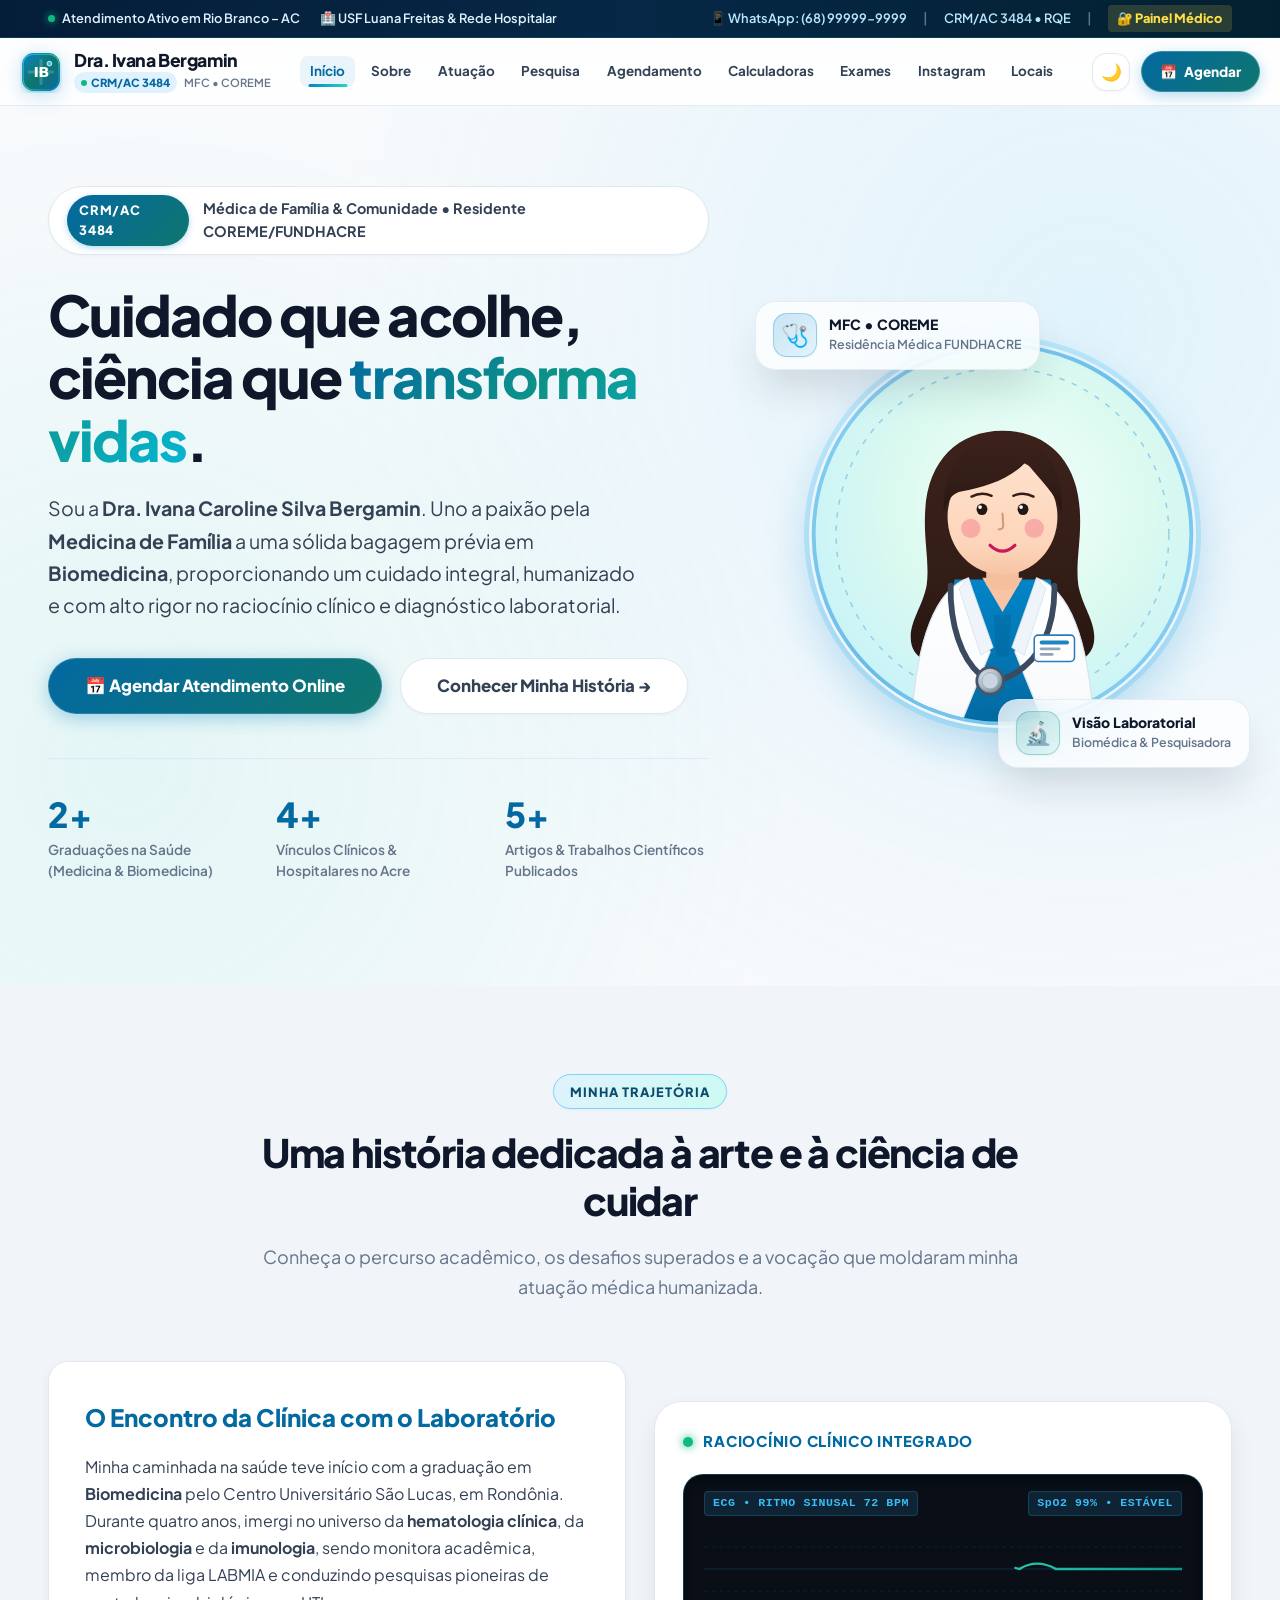
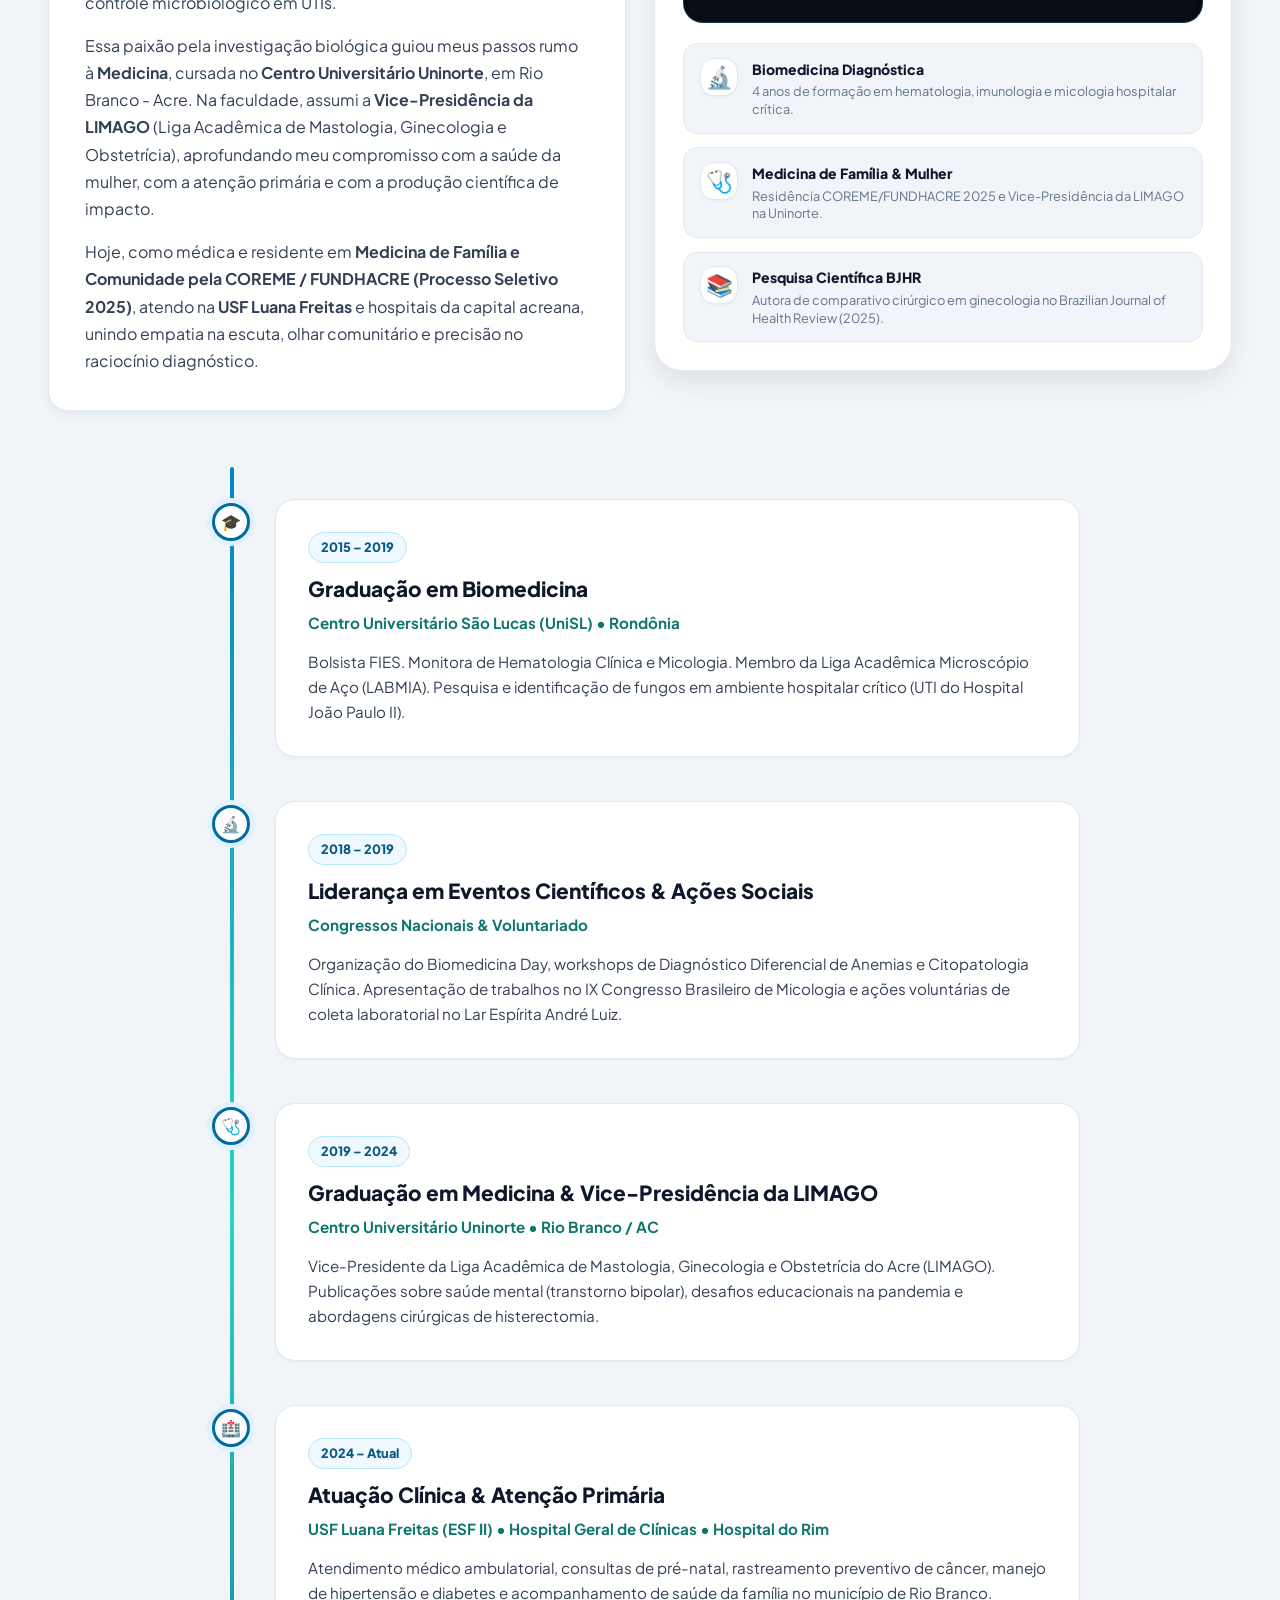
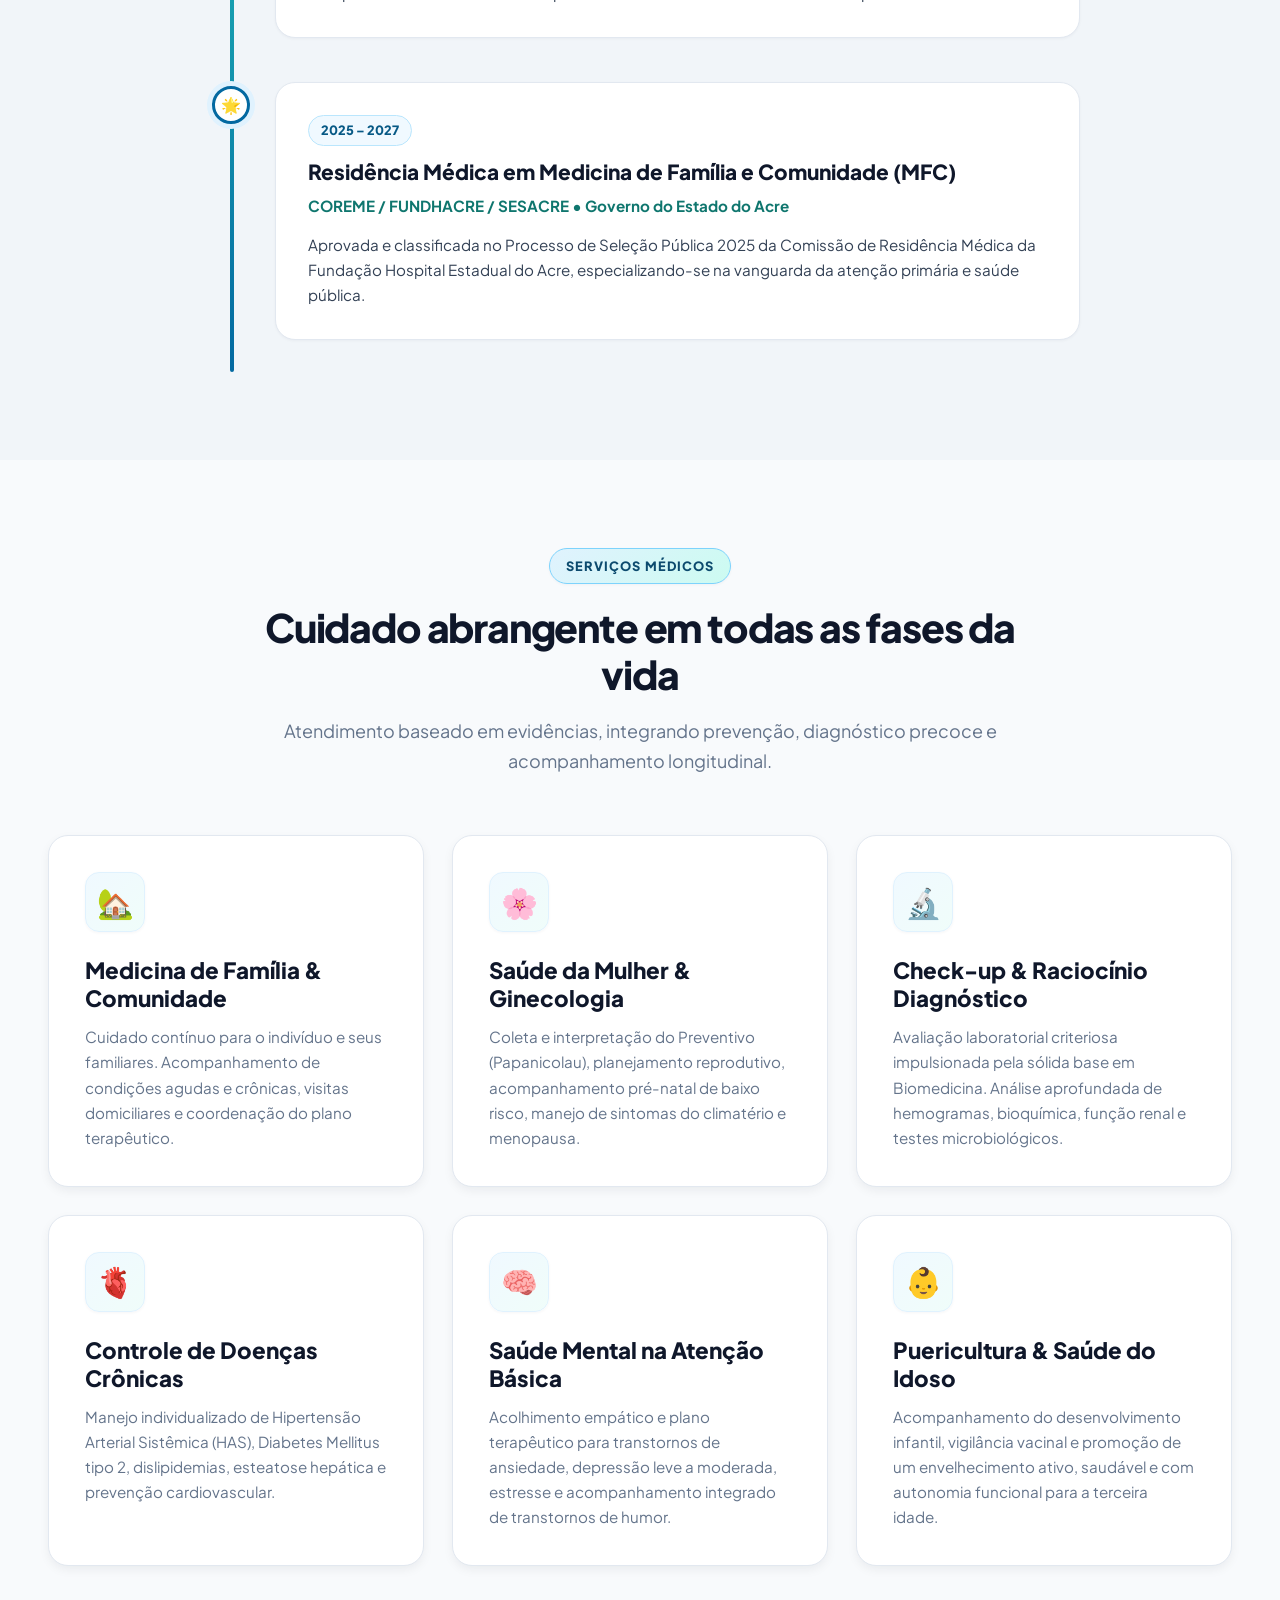
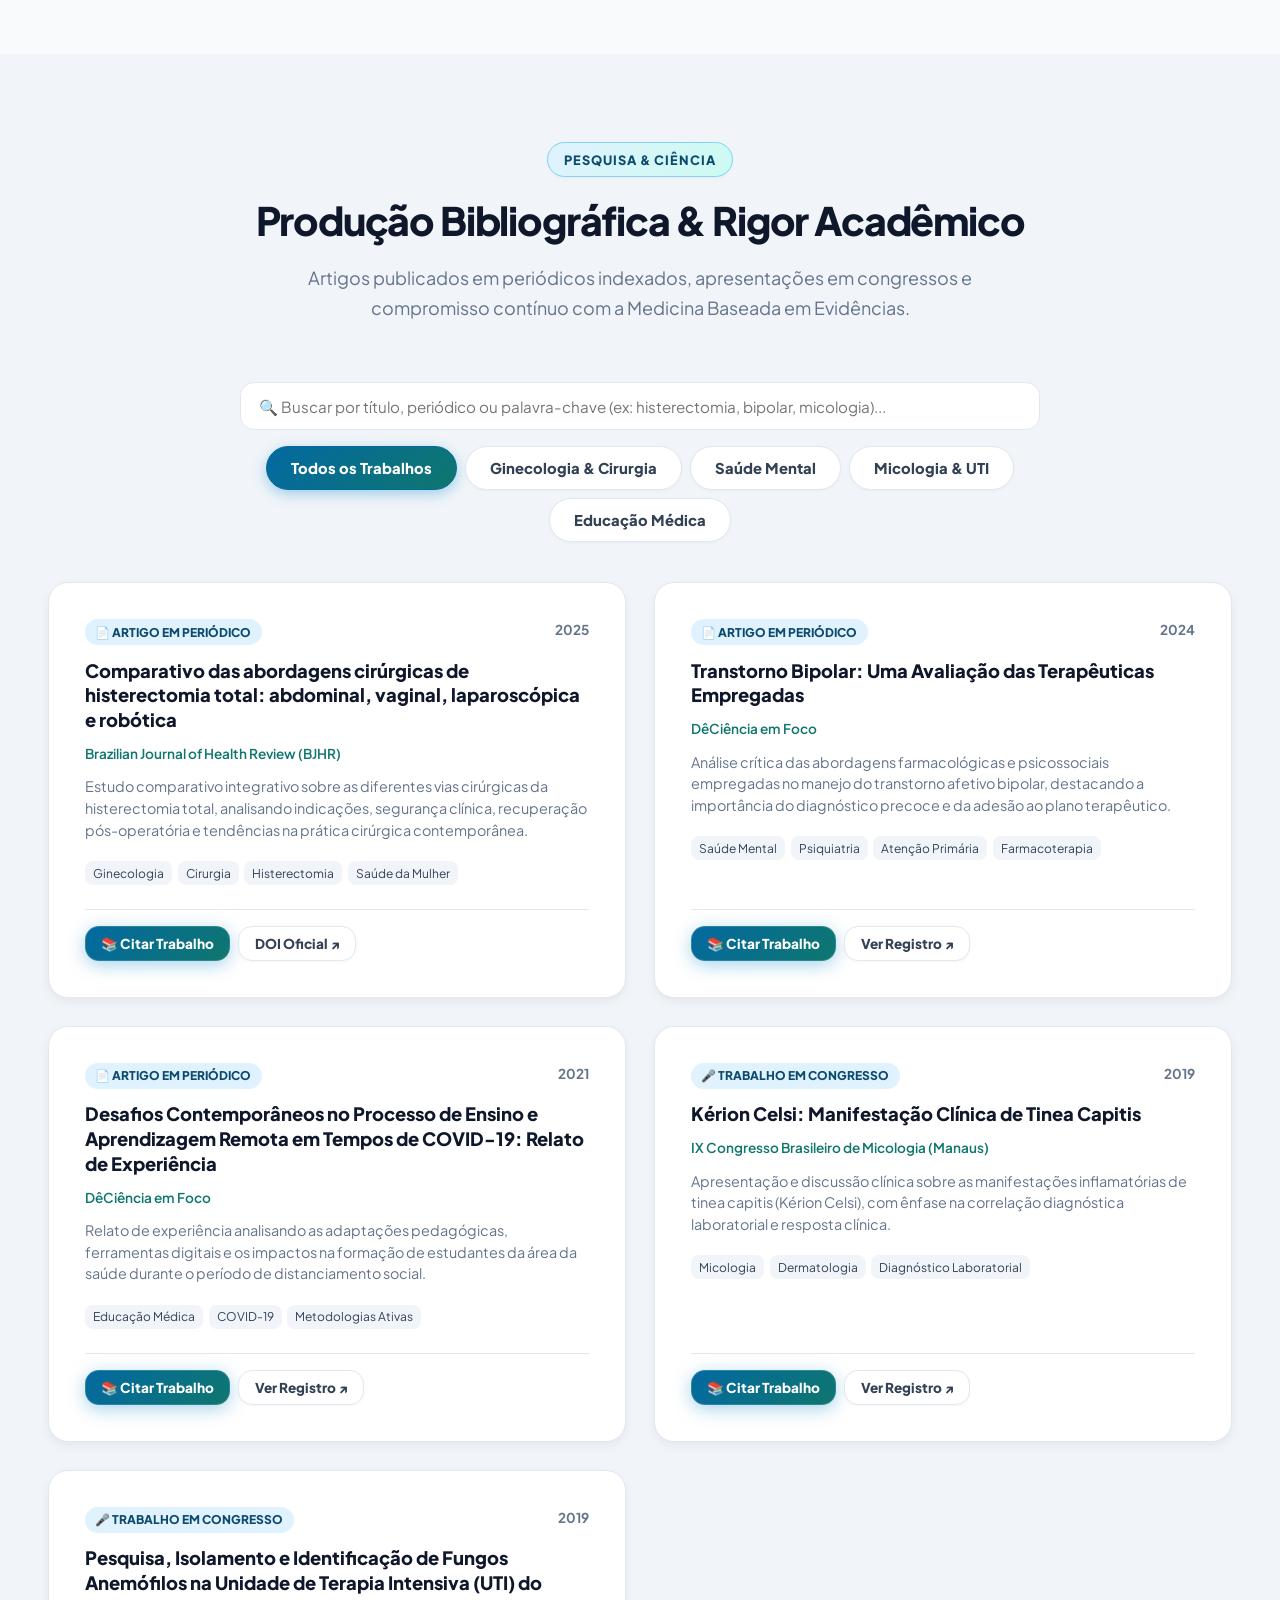
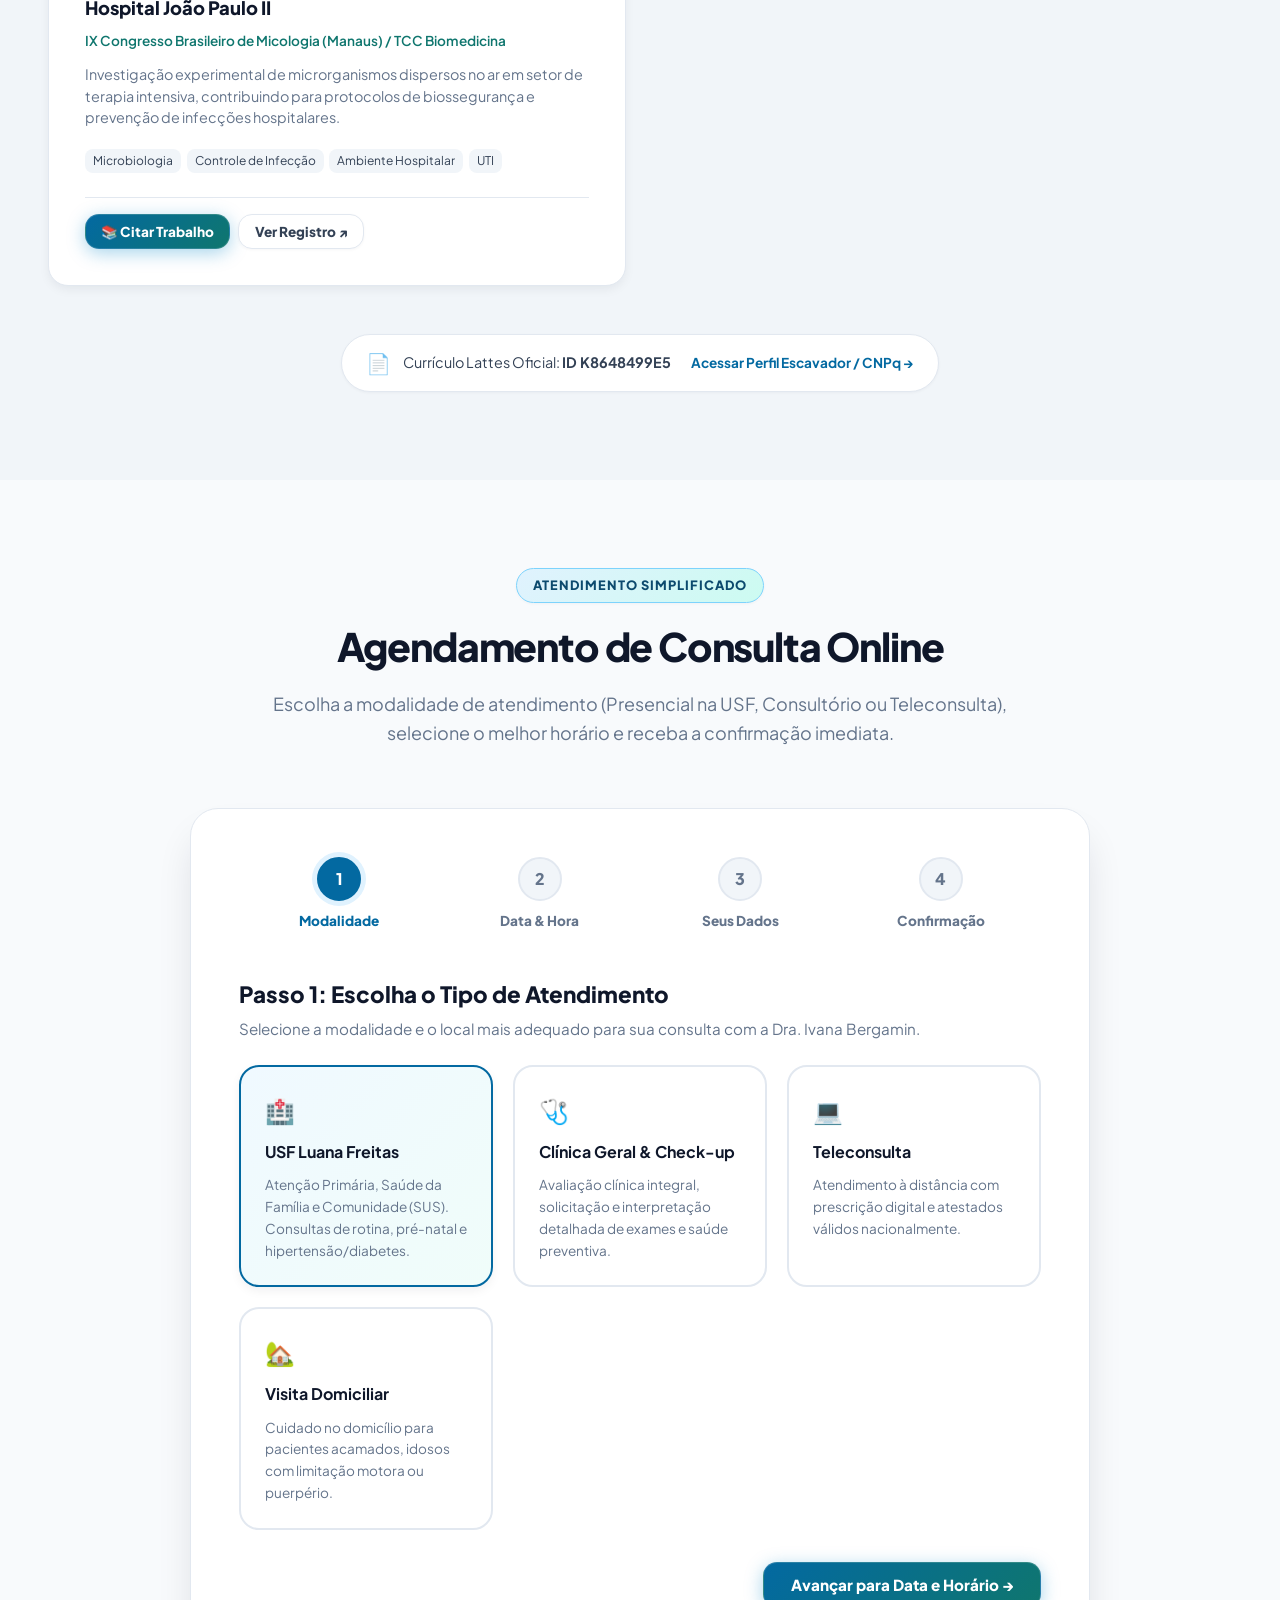
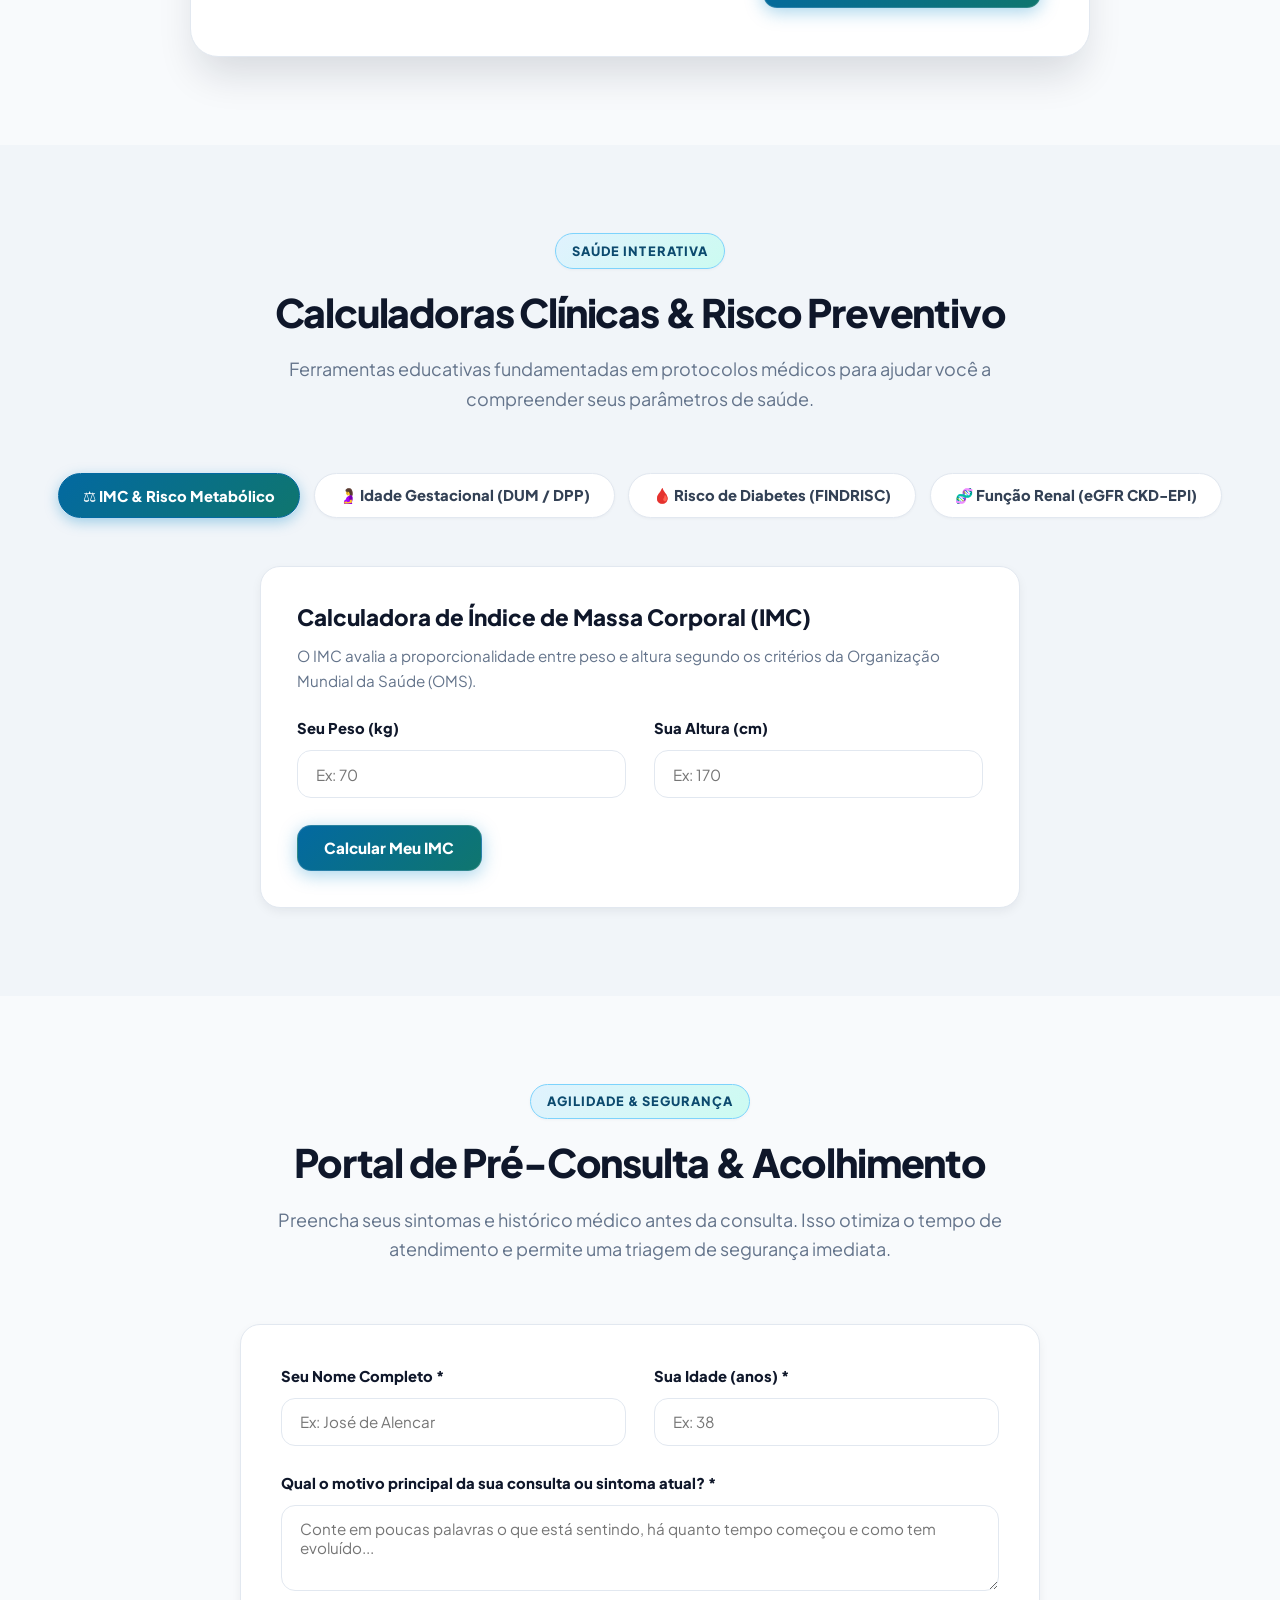
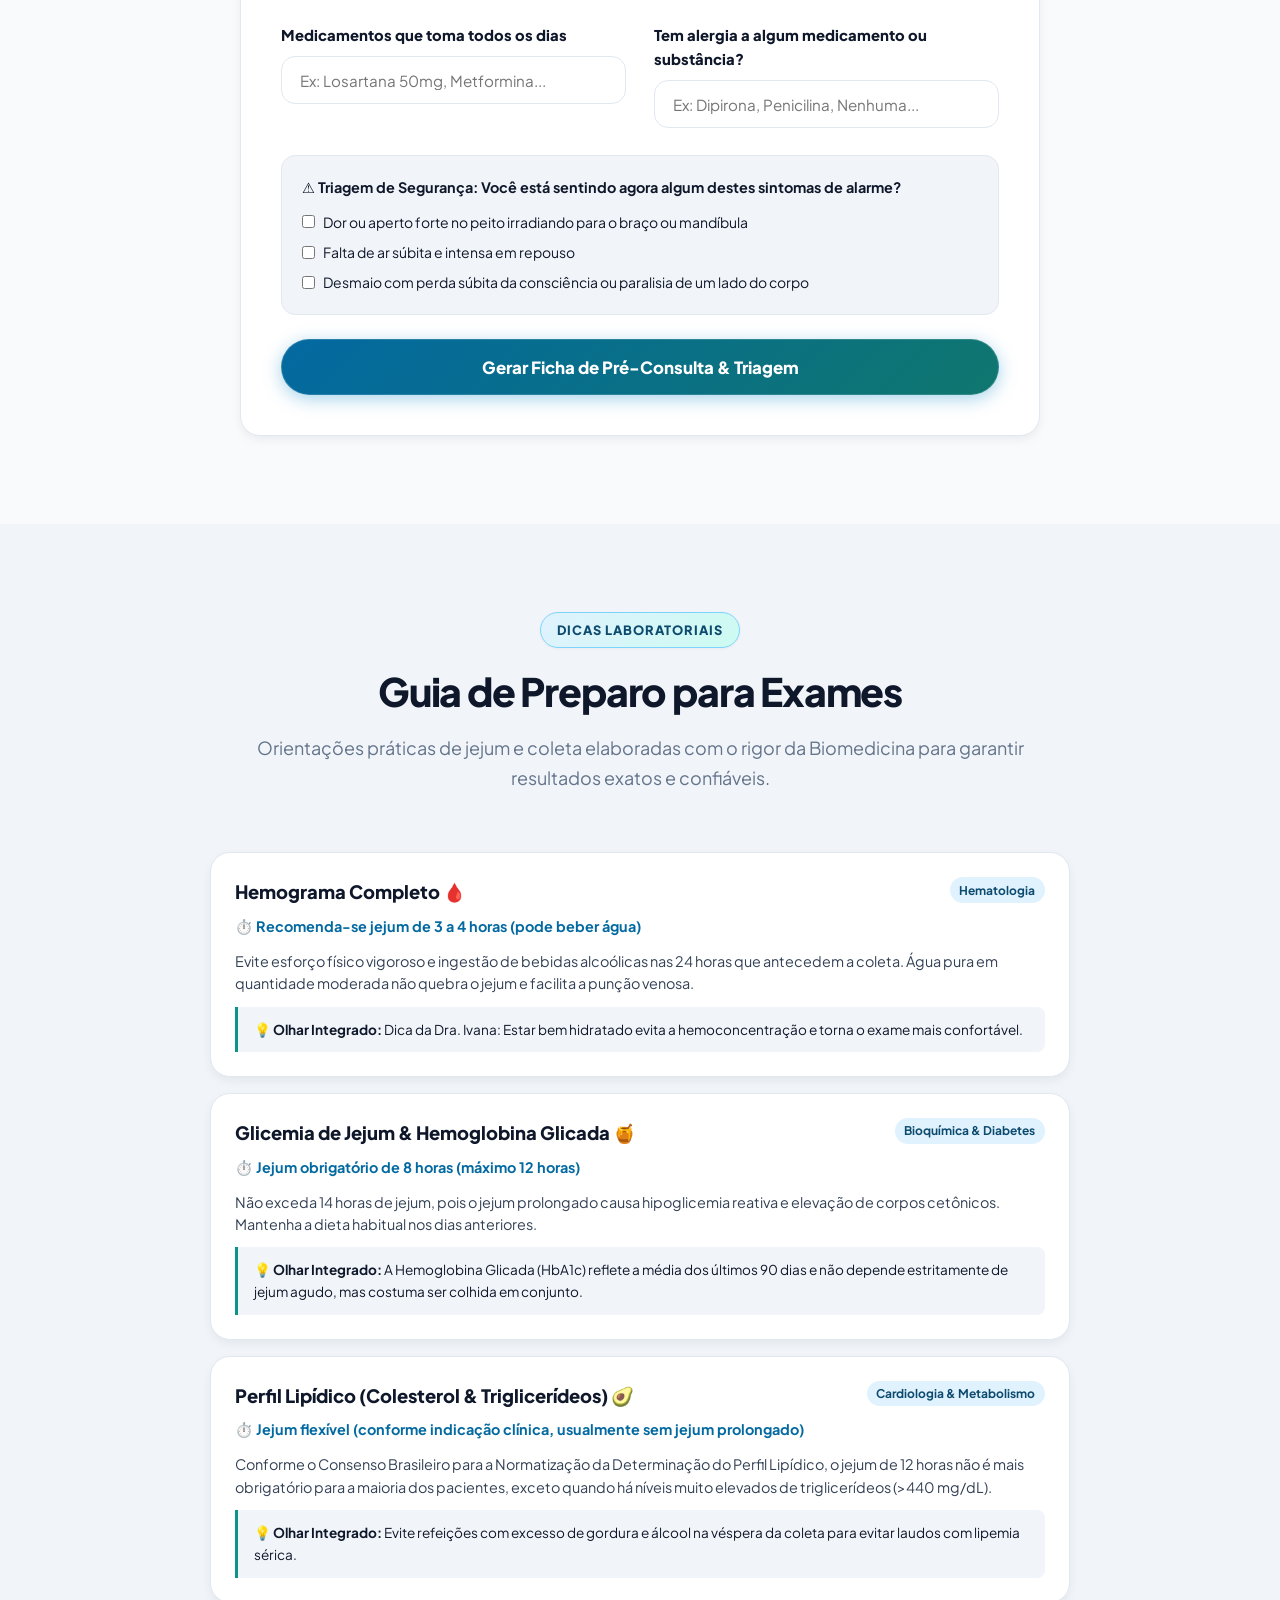
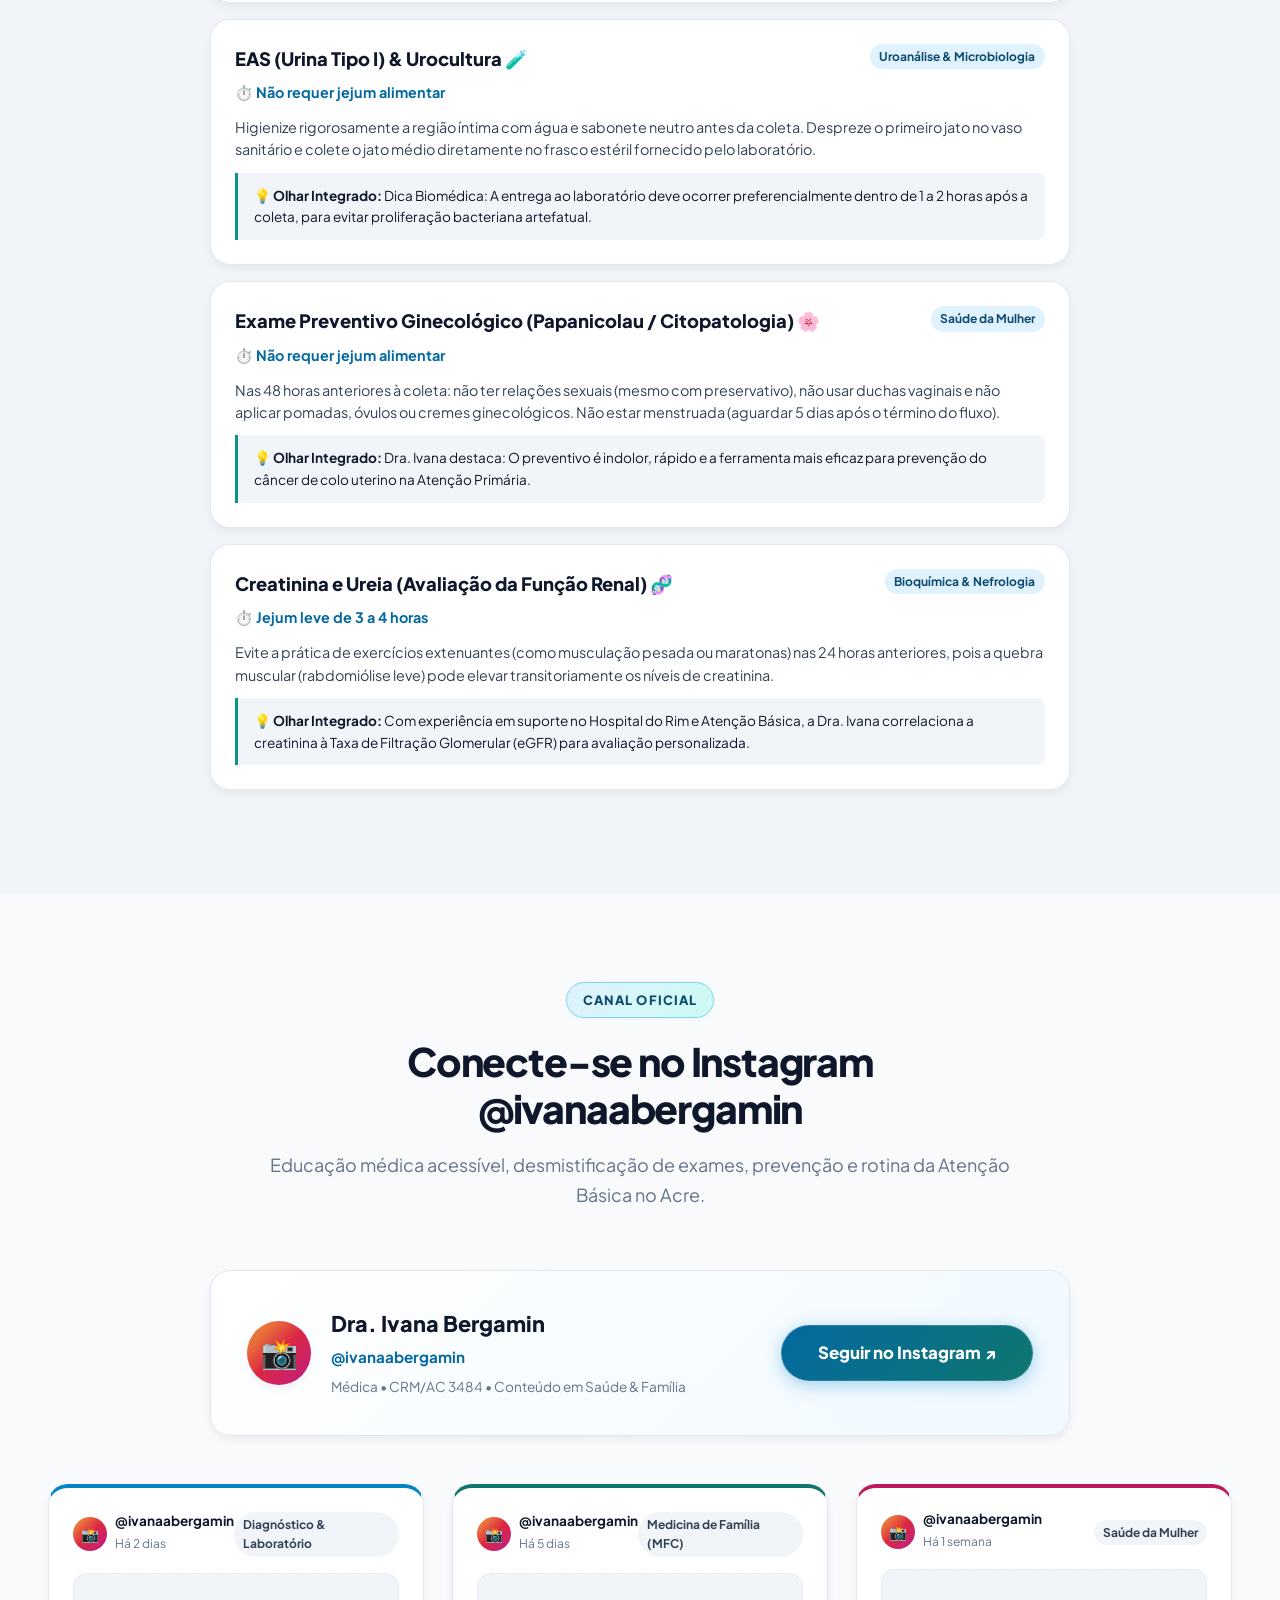
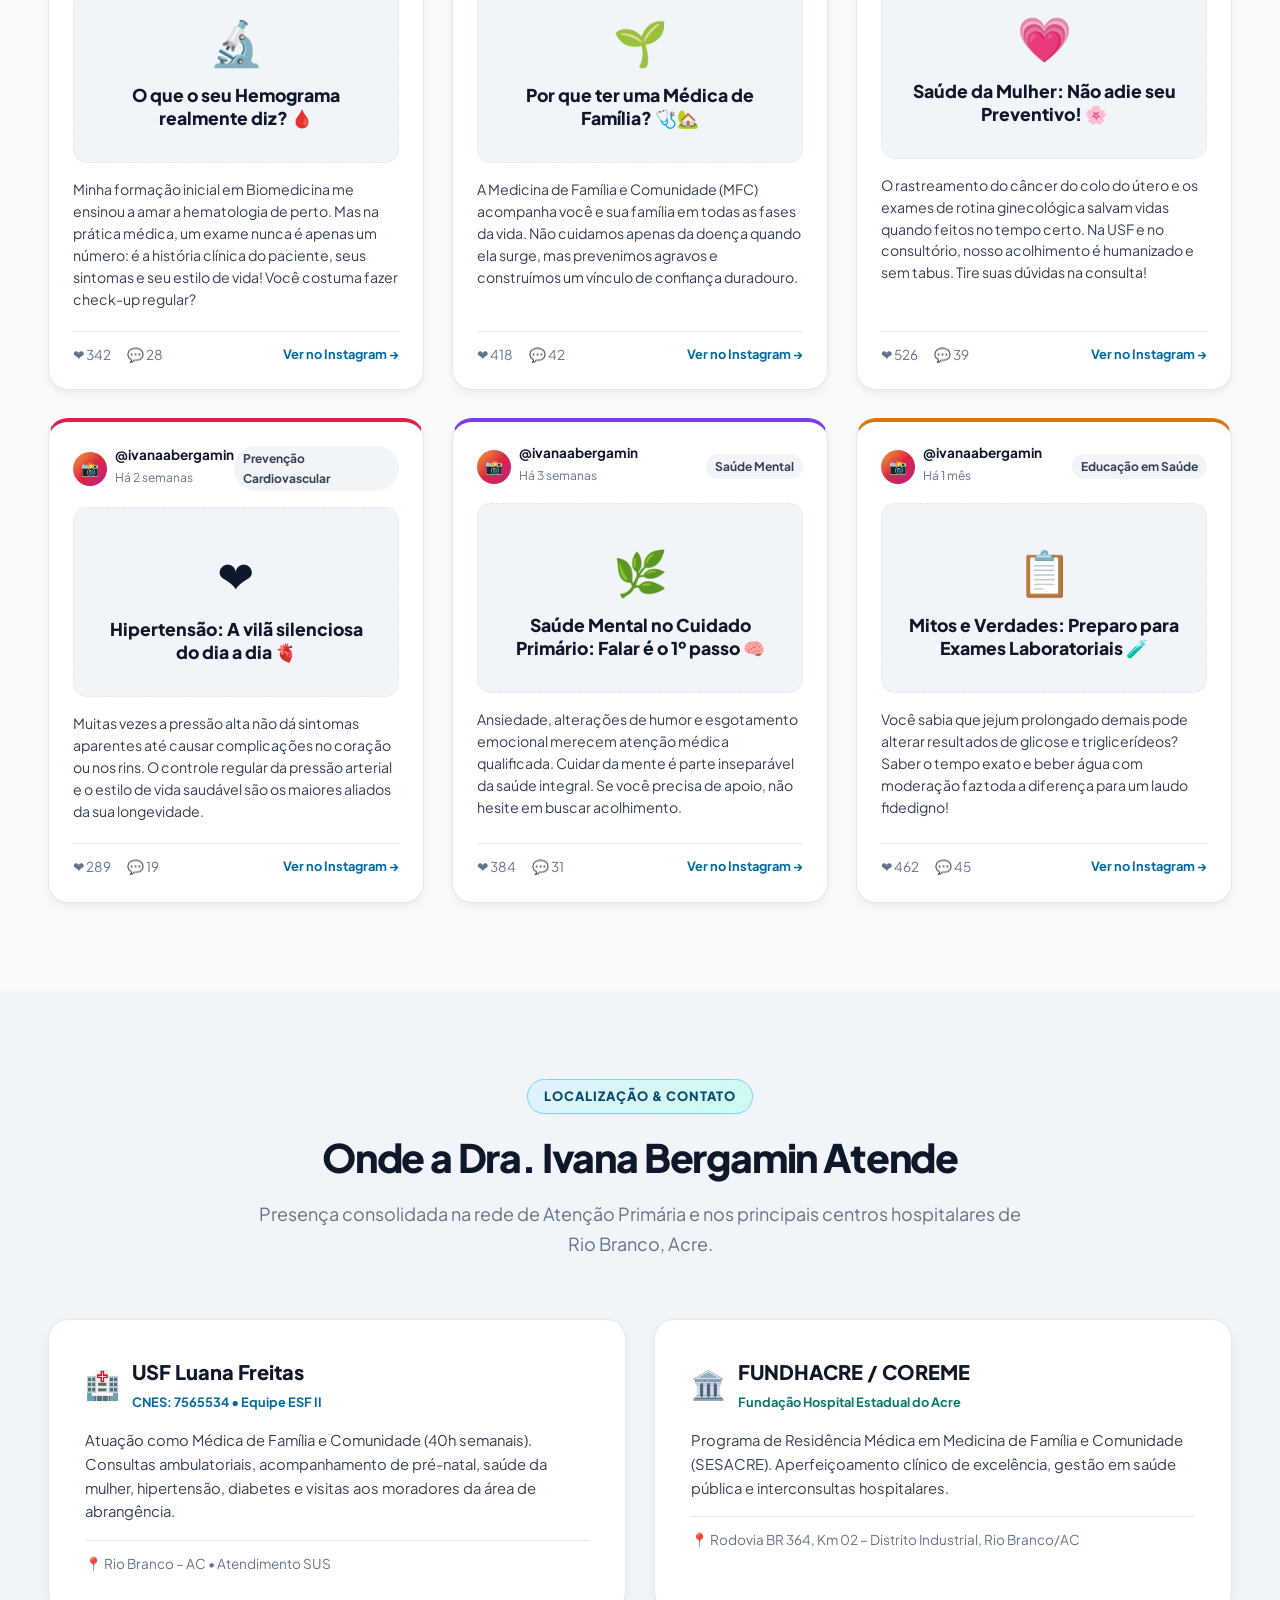
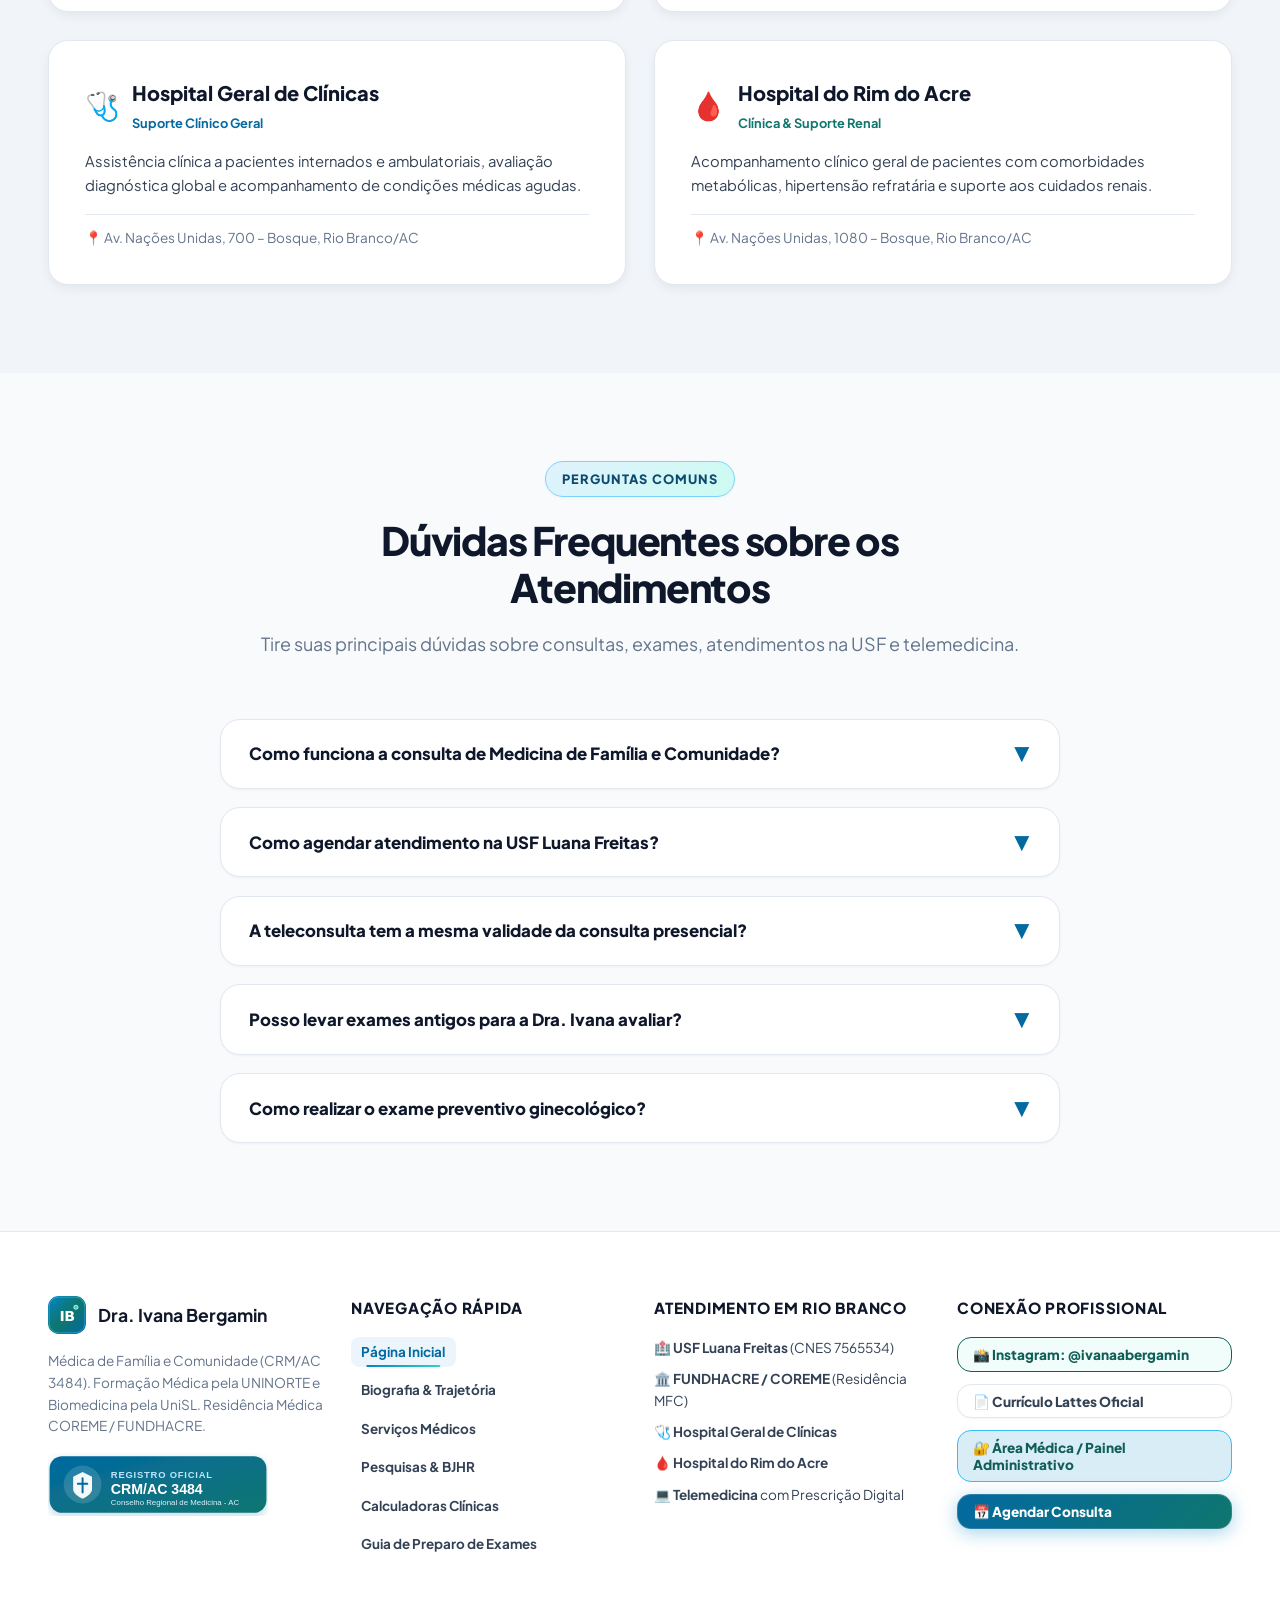
==== commit 1b4befcb: "feat(hero): upgrade 2D avatar to razor-sharp 1:1 SVG vector and reposition floating badges to outer " ====
--- a/index.html
+++ b/index.html
@@ -51,7 +51,7 @@
         <span style="opacity: 0.4;">|</span>
         <span style="color: #bae6fd;">CRM/AC 3484 • RQE</span>
         <span style="opacity: 0.4;">|</span>
-        <a href="admin.html" class="topbar-link" style="color: #fde047; font-weight: 800; background: rgba(253, 224, 71, 0.15); padding: 0.2rem 0.6rem; border-radius: 4px;">
+        <a href="login.html" class="topbar-link" style="color: #fde047; font-weight: 800; background: rgba(253, 224, 71, 0.15); padding: 0.2rem 0.6rem; border-radius: 4px;">
           🔐 Painel Médico
         </a>
       </div>
@@ -157,7 +157,7 @@
 
           <div class="hero-visual-wrapper">
             <div class="hero-avatar-frame">
-              <img src="assets/img/avatar-doctor-exact.png" alt="Dra. Ivana Caroline Silva Bergamin - Médica de Família e Comunidade" class="hero-main-avatar" id="doctorHeroAvatar">
+              <img src="assets/img/avatar-doctor.svg" alt="Dra. Ivana Caroline Silva Bergamin - Médica de Família e Comunidade" class="hero-main-avatar" id="doctorHeroAvatar">
             </div>
             
             <div class="floating-badge floating-badge-top">
@@ -999,7 +999,7 @@
             <a href="https://www.escavador.com/sobre/378656505/ivana-caroline-silva-bergamin" target="_blank" rel="noopener noreferrer" class="btn btn-outline btn-sm" style="justify-content: flex-start;">
               📄 Currículo Lattes Oficial
             </a>
-            <a href="admin.html" class="btn btn-secondary btn-sm" style="justify-content: flex-start; background: rgba(2, 132, 199, 0.15); border-color: var(--primary-400);">
+            <a href="login.html" class="btn btn-secondary btn-sm" style="justify-content: flex-start; background: rgba(2, 132, 199, 0.15); border-color: var(--primary-400);">
               🔐 Área Médica / Painel Administrativo
             </a>
             <a href="#agendamento" class="btn btn-primary btn-sm" style="justify-content: flex-start;">
--- a/css/components.css
+++ b/css/components.css
@@ -272,34 +272,34 @@
   display: flex;
   justify-content: center;
   align-items: center;
-  padding: 1.5rem 0;
-  max-width: 480px;
+  padding: 2.75rem 2.25rem;
+  max-width: 520px;
   margin: 0 auto;
 }
 
 .hero-avatar-frame {
   position: relative;
   width: 100%;
-  max-width: 420px;
+  max-width: 410px;
   display: flex;
   justify-content: center;
 }
 
 .hero-main-avatar {
   width: 100%;
-  max-width: 420px;
+  max-width: 410px;
   height: auto;
   border-radius: 50%;
-  box-shadow: 0 20px 45px rgba(2, 132, 199, 0.28), 0 0 0 6px rgba(56, 189, 248, 0.25);
+  box-shadow: 0 20px 45px rgba(2, 132, 199, 0.24), 0 0 0 5px rgba(56, 189, 248, 0.22);
   transition: transform var(--transition-normal);
   display: block;
 }
 
 .hero-main-avatar:hover {
-  transform: translateY(-4px) scale(1.01);
-}
-
-/* Floating Glass Cards - Flanking the Lower Shoulders/Waist (Never overlapping head or hair) */
+  transform: translateY(-4px) scale(1.015);
+}
+
+/* Floating Glass Cards - Outer Corners (Avatar 100% visible, zero text clipping) */
 .floating-badge {
   position: absolute;
   background: var(--bg-glass-card);
@@ -307,14 +307,15 @@
   -webkit-backdrop-filter: blur(20px);
   border: 1px solid var(--border-glass);
   border-radius: var(--radius-lg);
-  padding: 0.85rem 1.25rem;
-  display: flex;
-  align-items: center;
-  gap: 0.85rem;
+  padding: 0.72rem 1.1rem;
+  display: flex;
+  align-items: center;
+  gap: 0.75rem;
   box-shadow: var(--shadow-xl);
   transition: all var(--transition-normal);
   z-index: 10;
-  max-width: 270px;
+  width: max-content;
+  max-width: 320px;
   white-space: nowrap;
 }
 
@@ -325,14 +326,14 @@
 }
 
 .floating-badge-top {
-  top: 52%;
-  left: -55px;
+  top: 4px;
+  left: -18px;
   animation: floatTop 6s ease-in-out infinite;
 }
 
 .floating-badge-bottom {
-  bottom: 6%;
-  right: -55px;
+  bottom: 4px;
+  right: -18px;
   animation: floatBottom 6s ease-in-out infinite;
   animation-delay: -3s;
 }
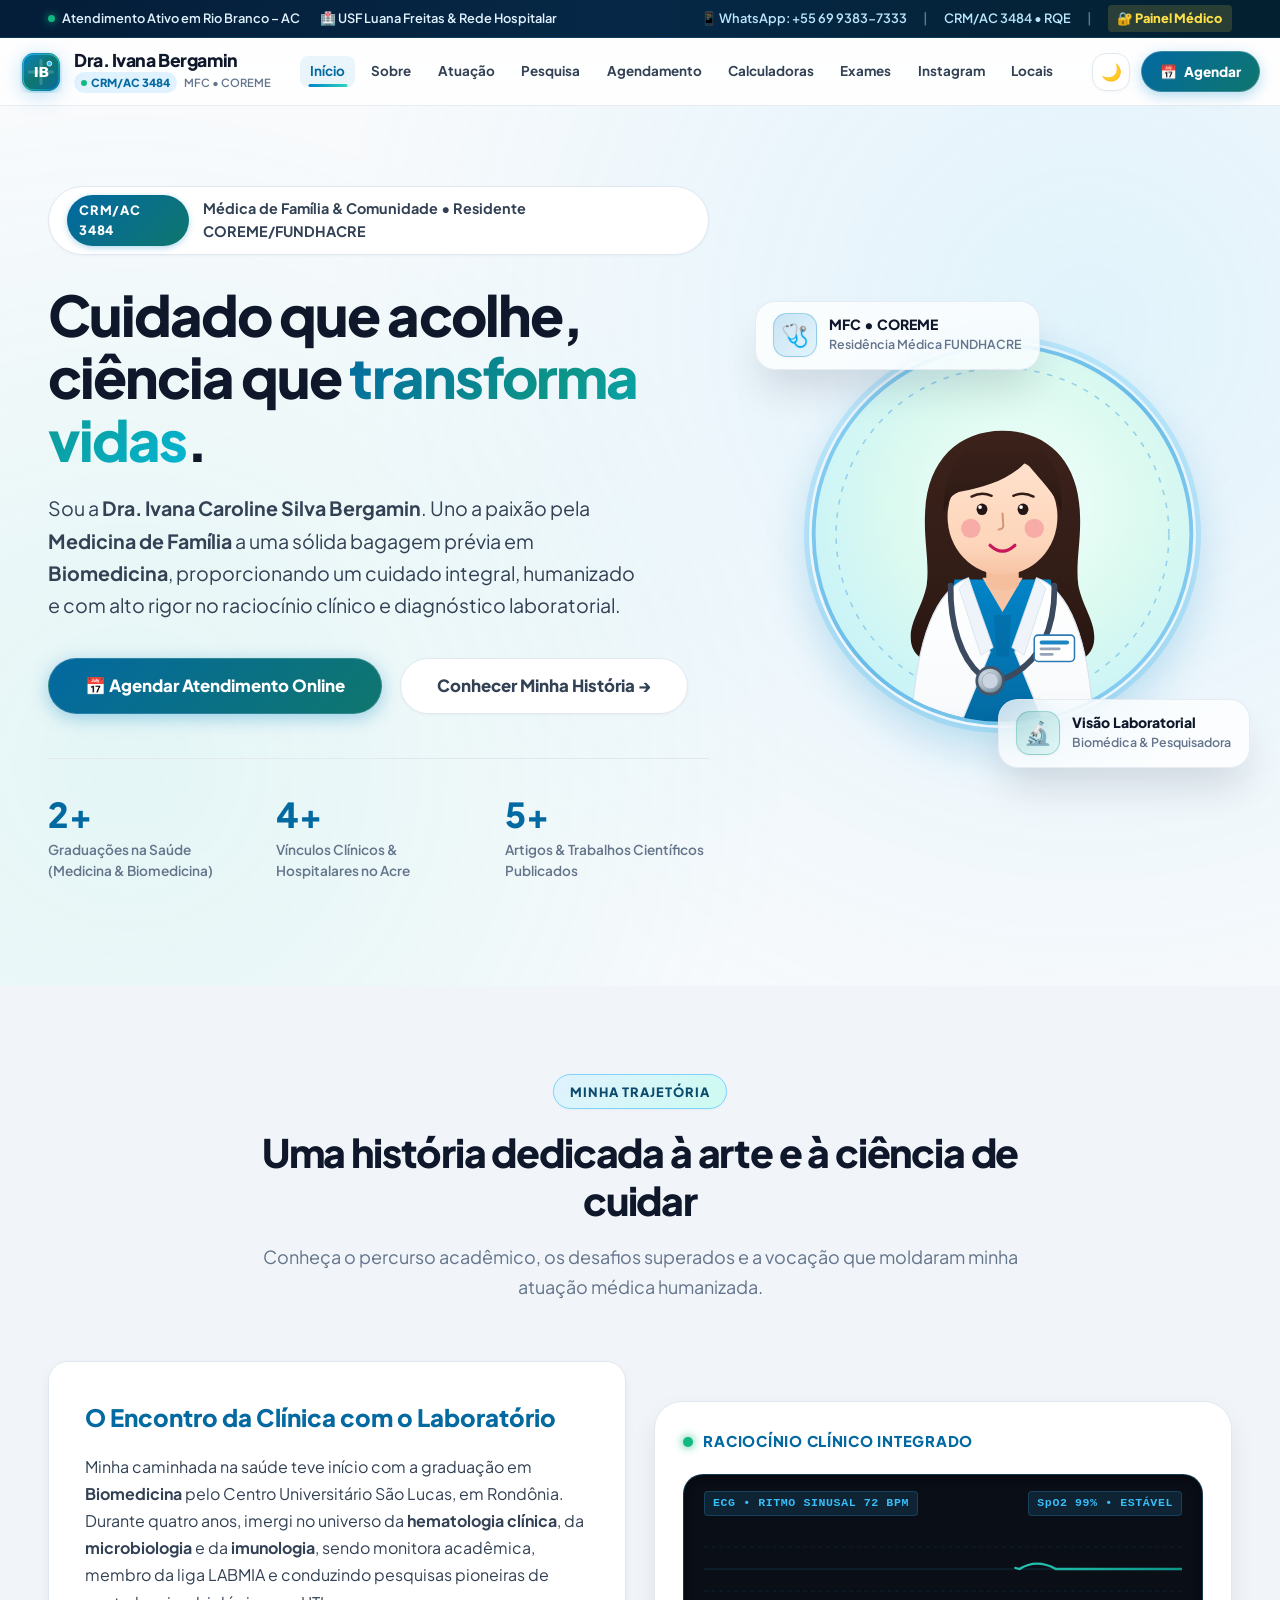
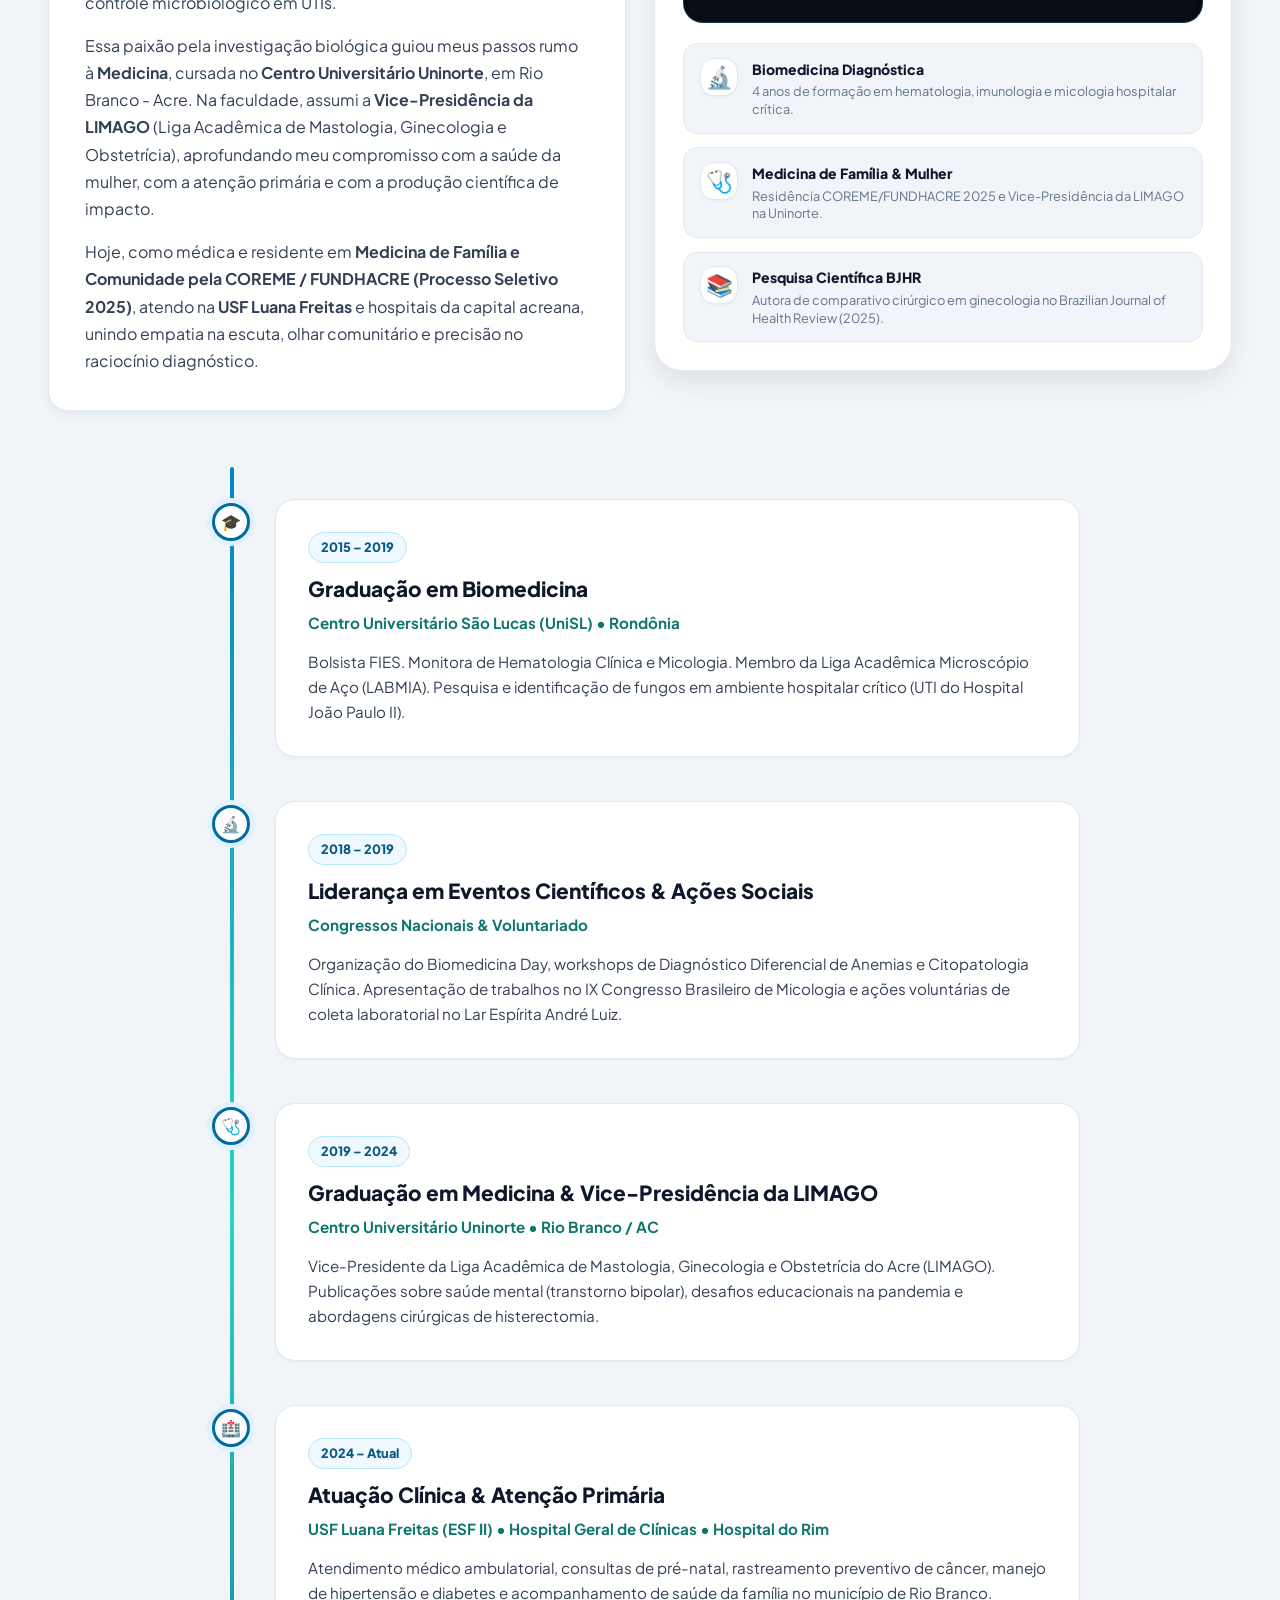
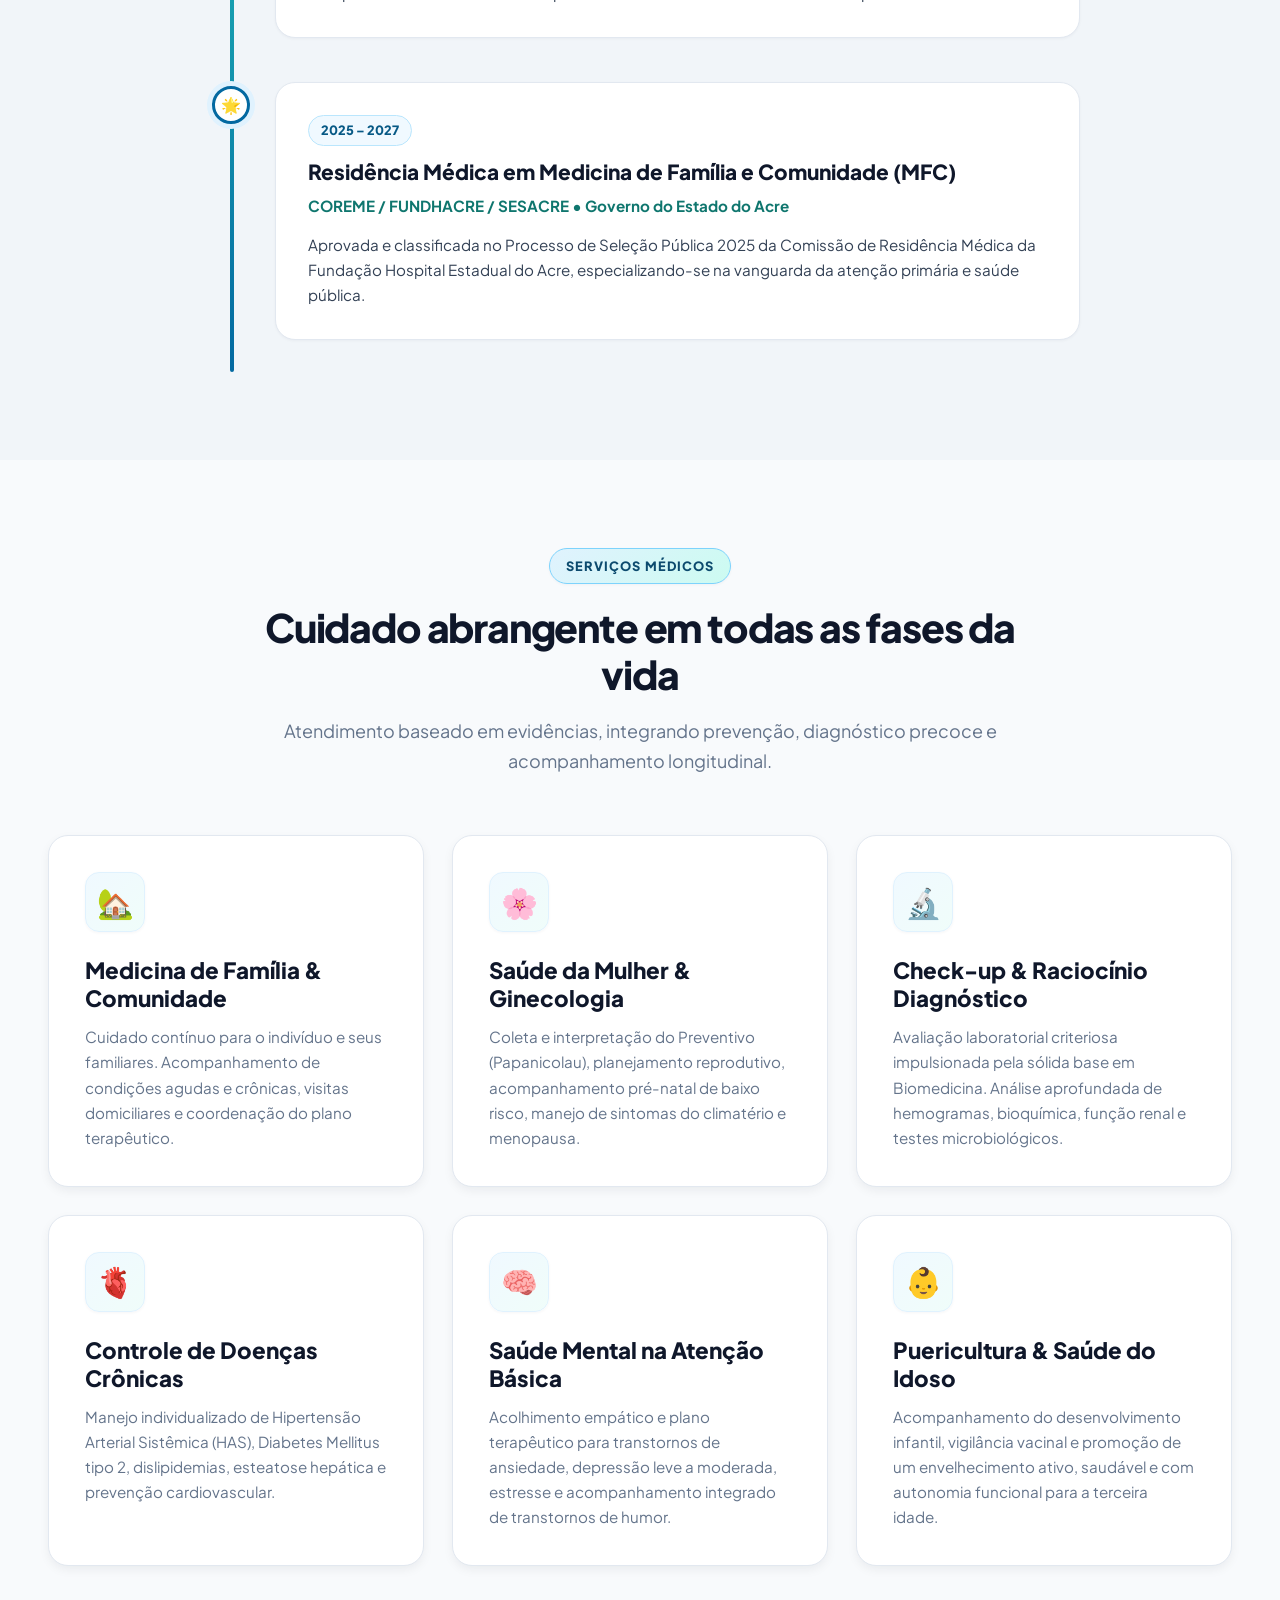
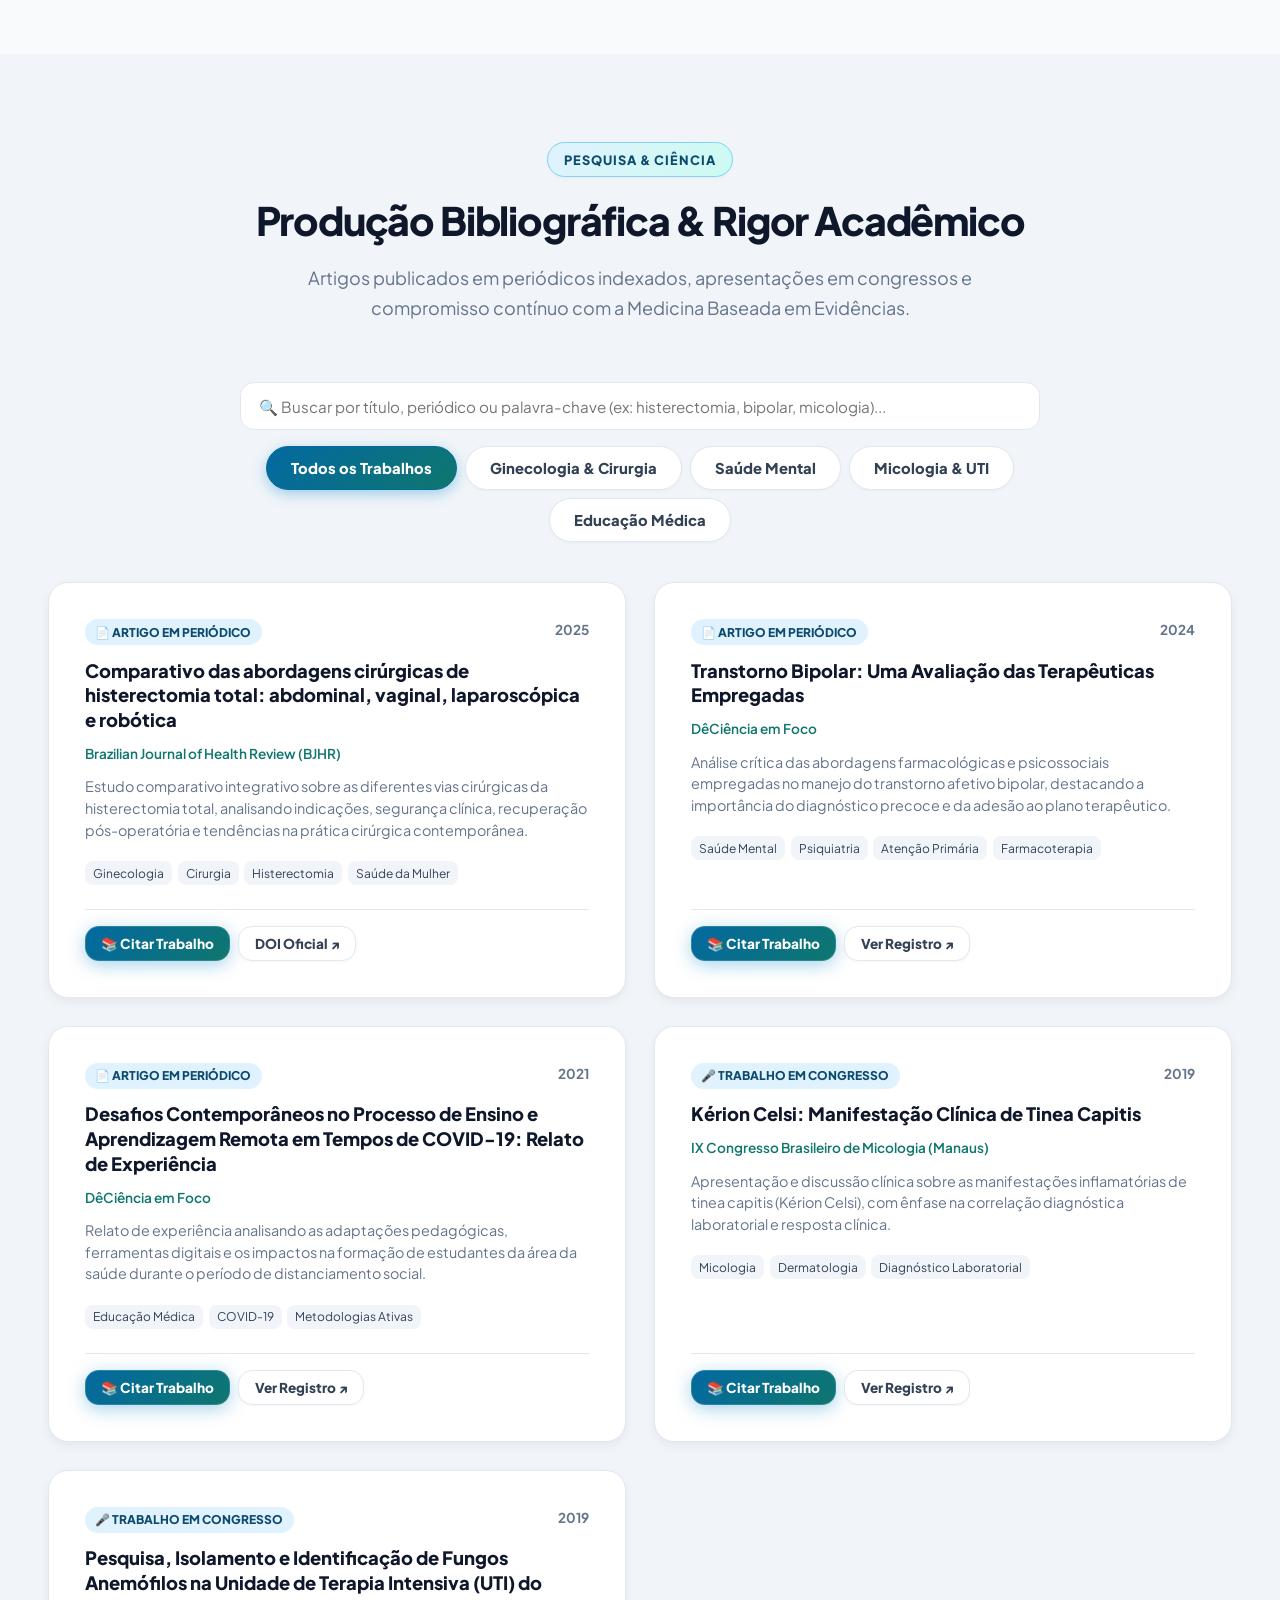
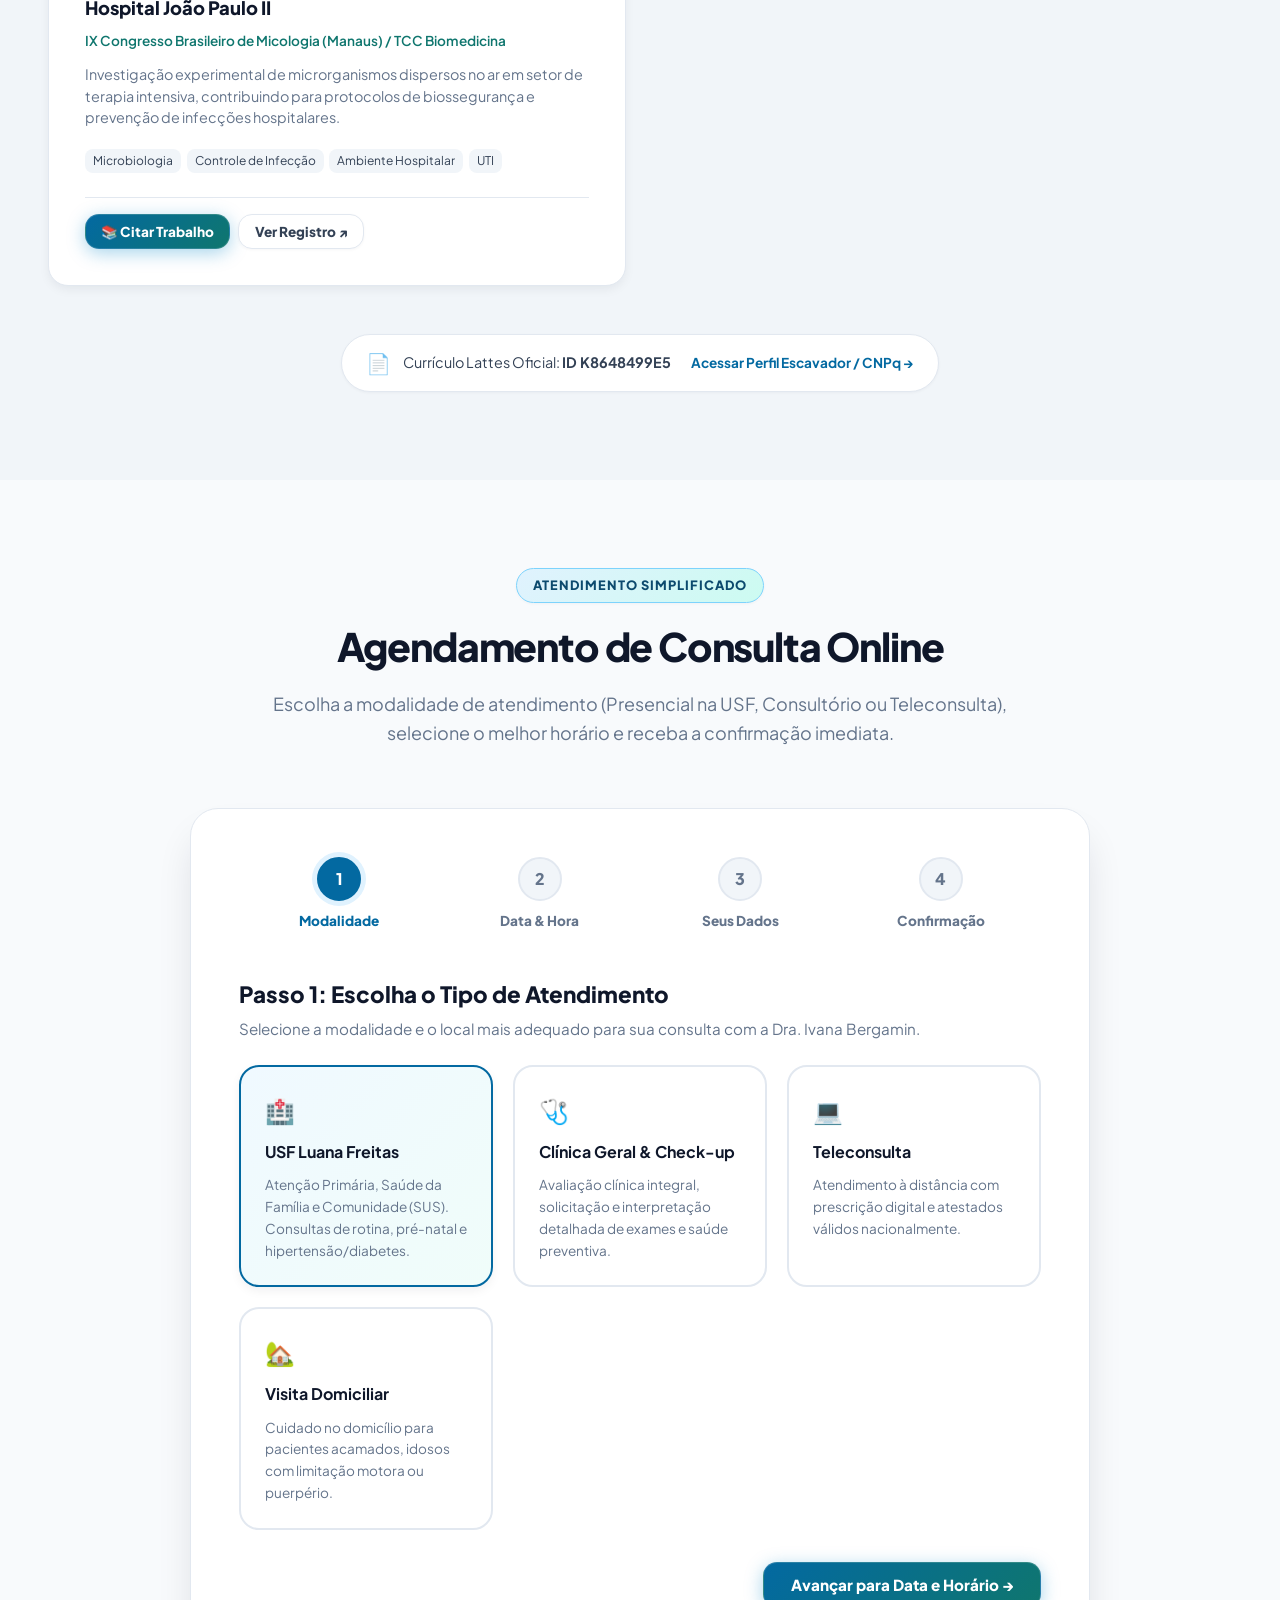
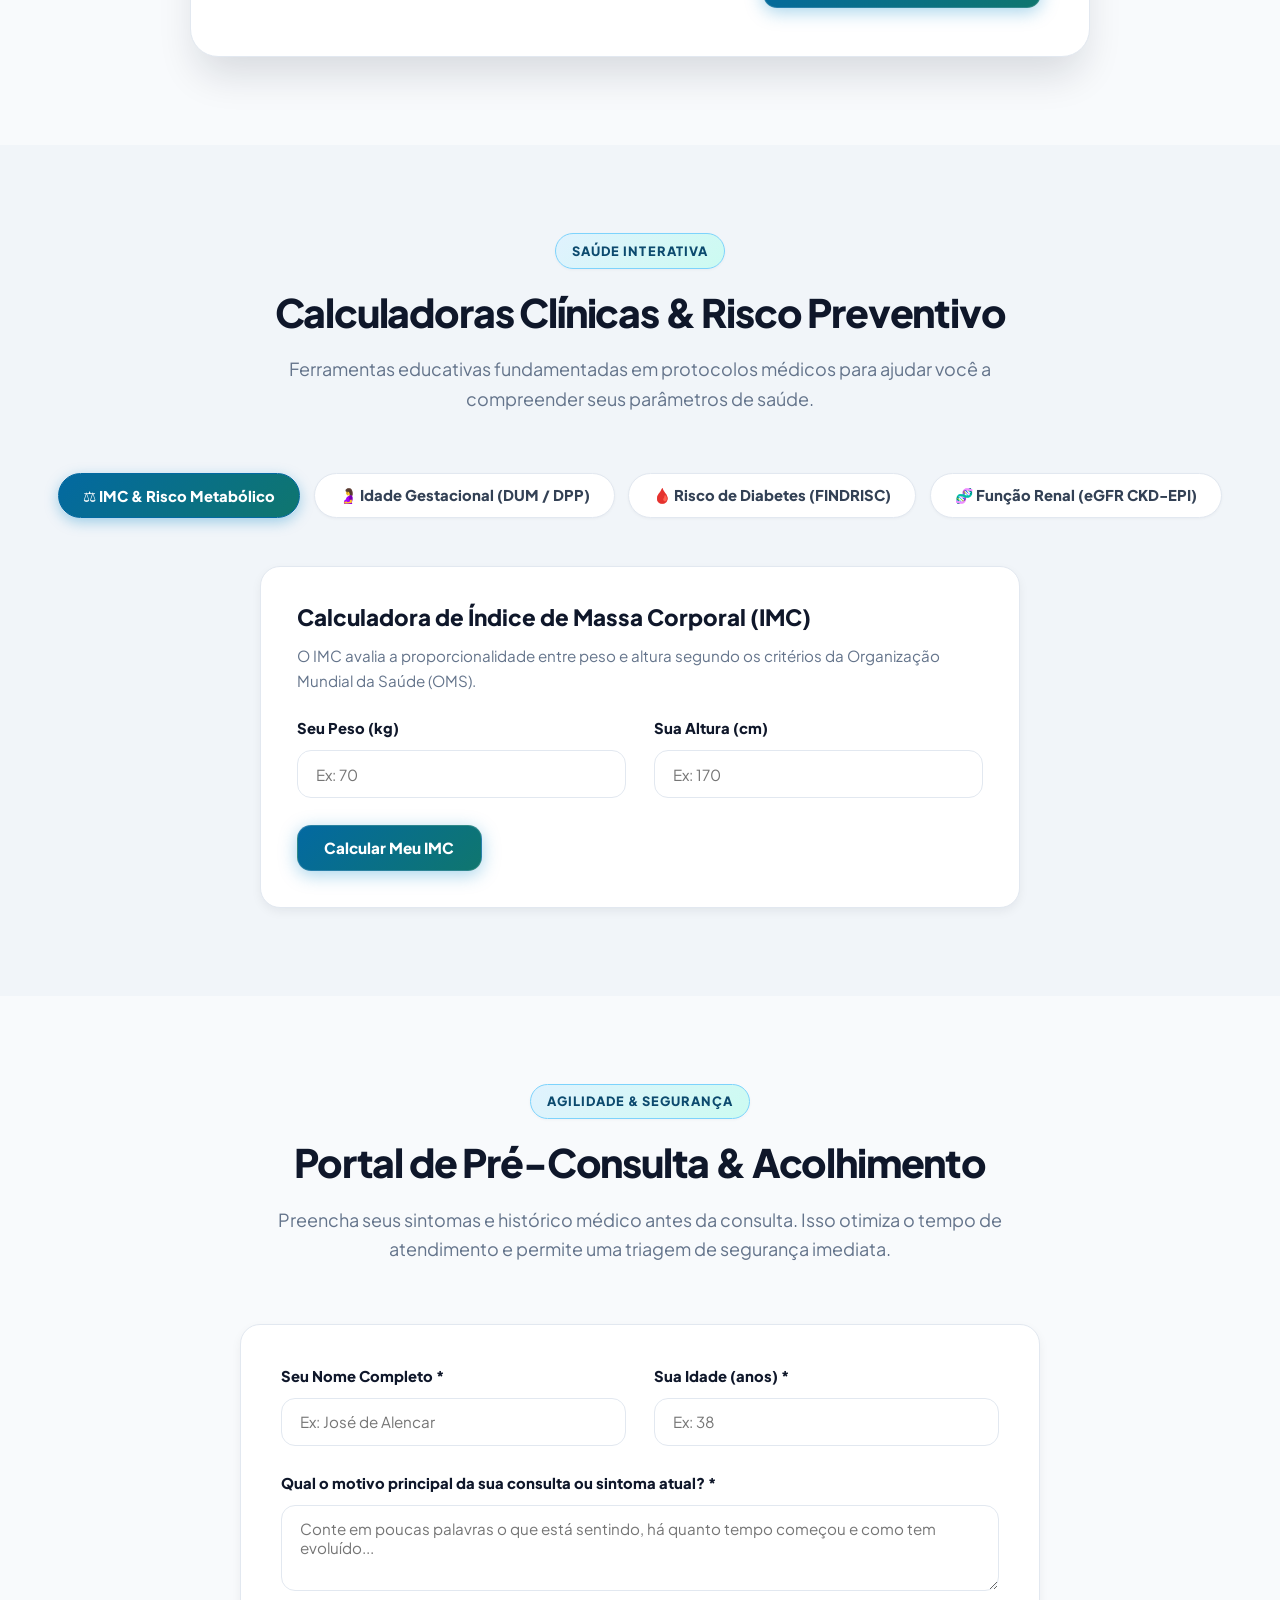
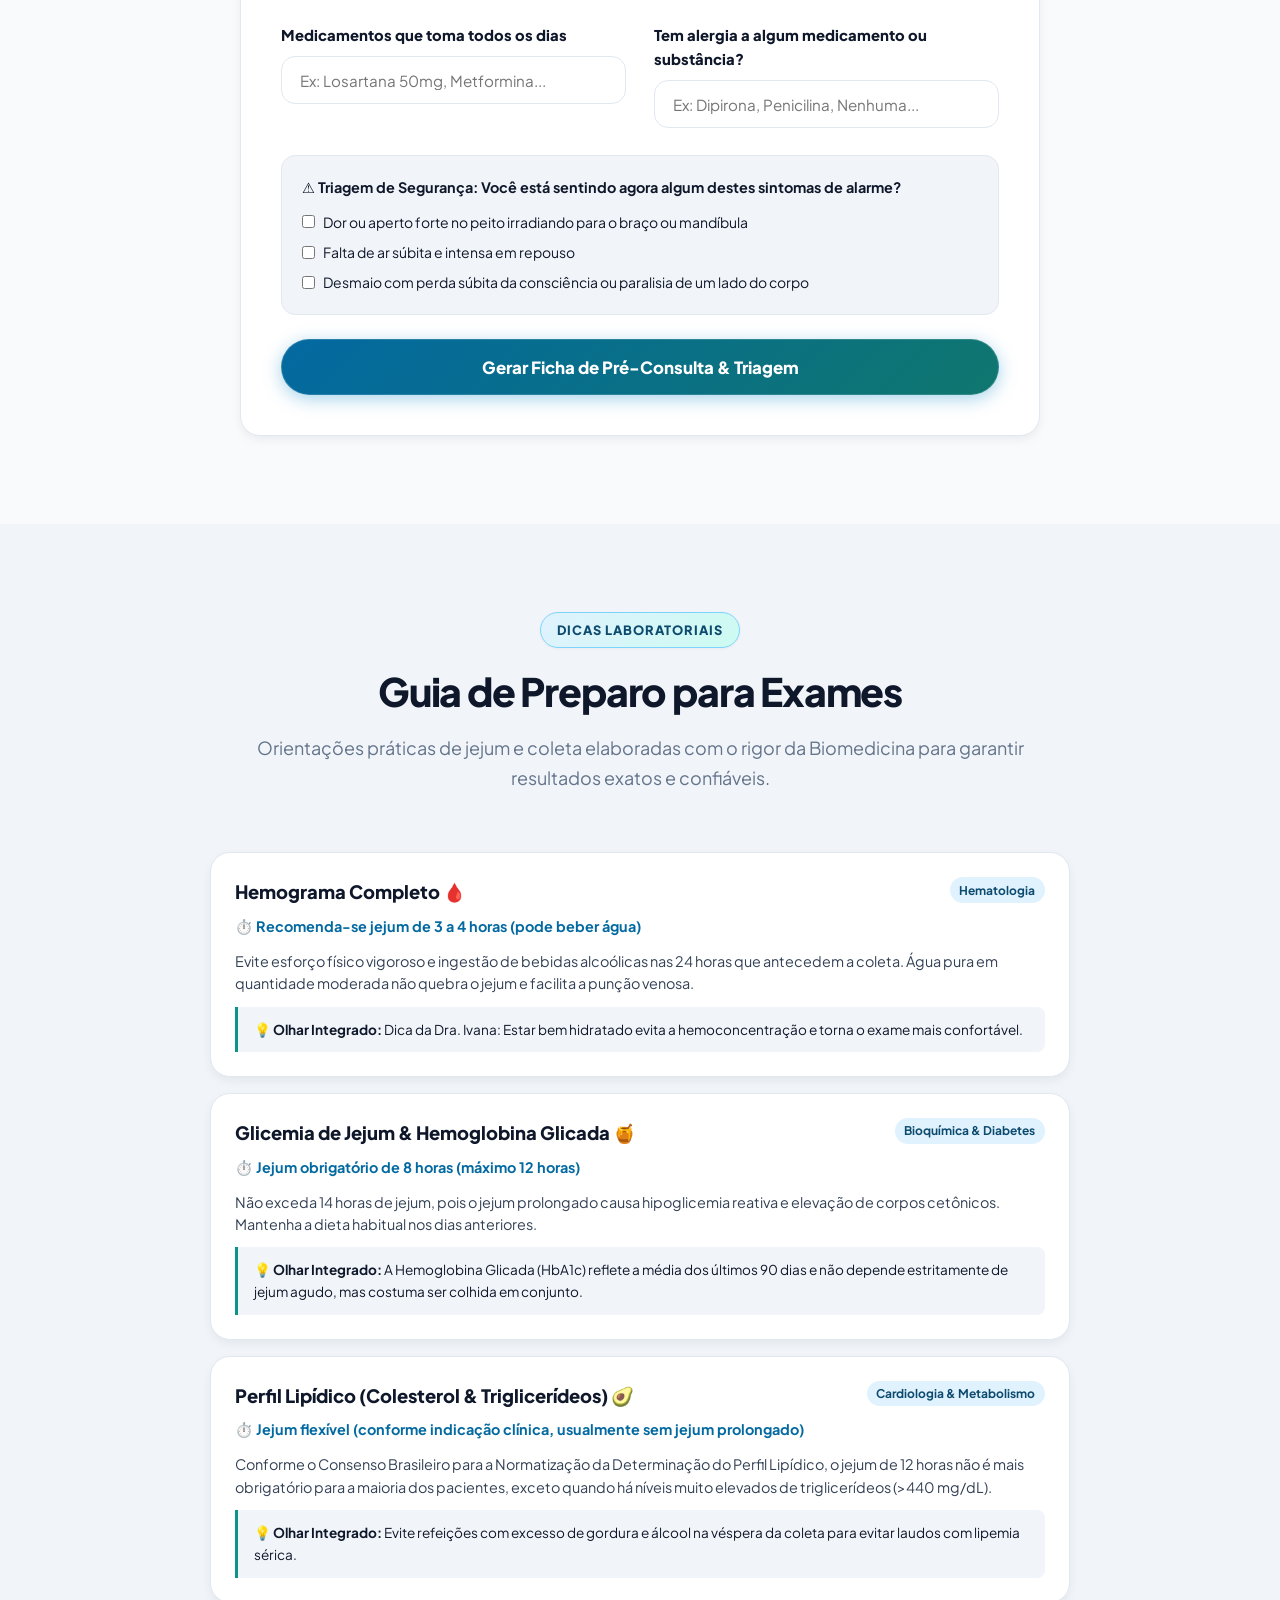
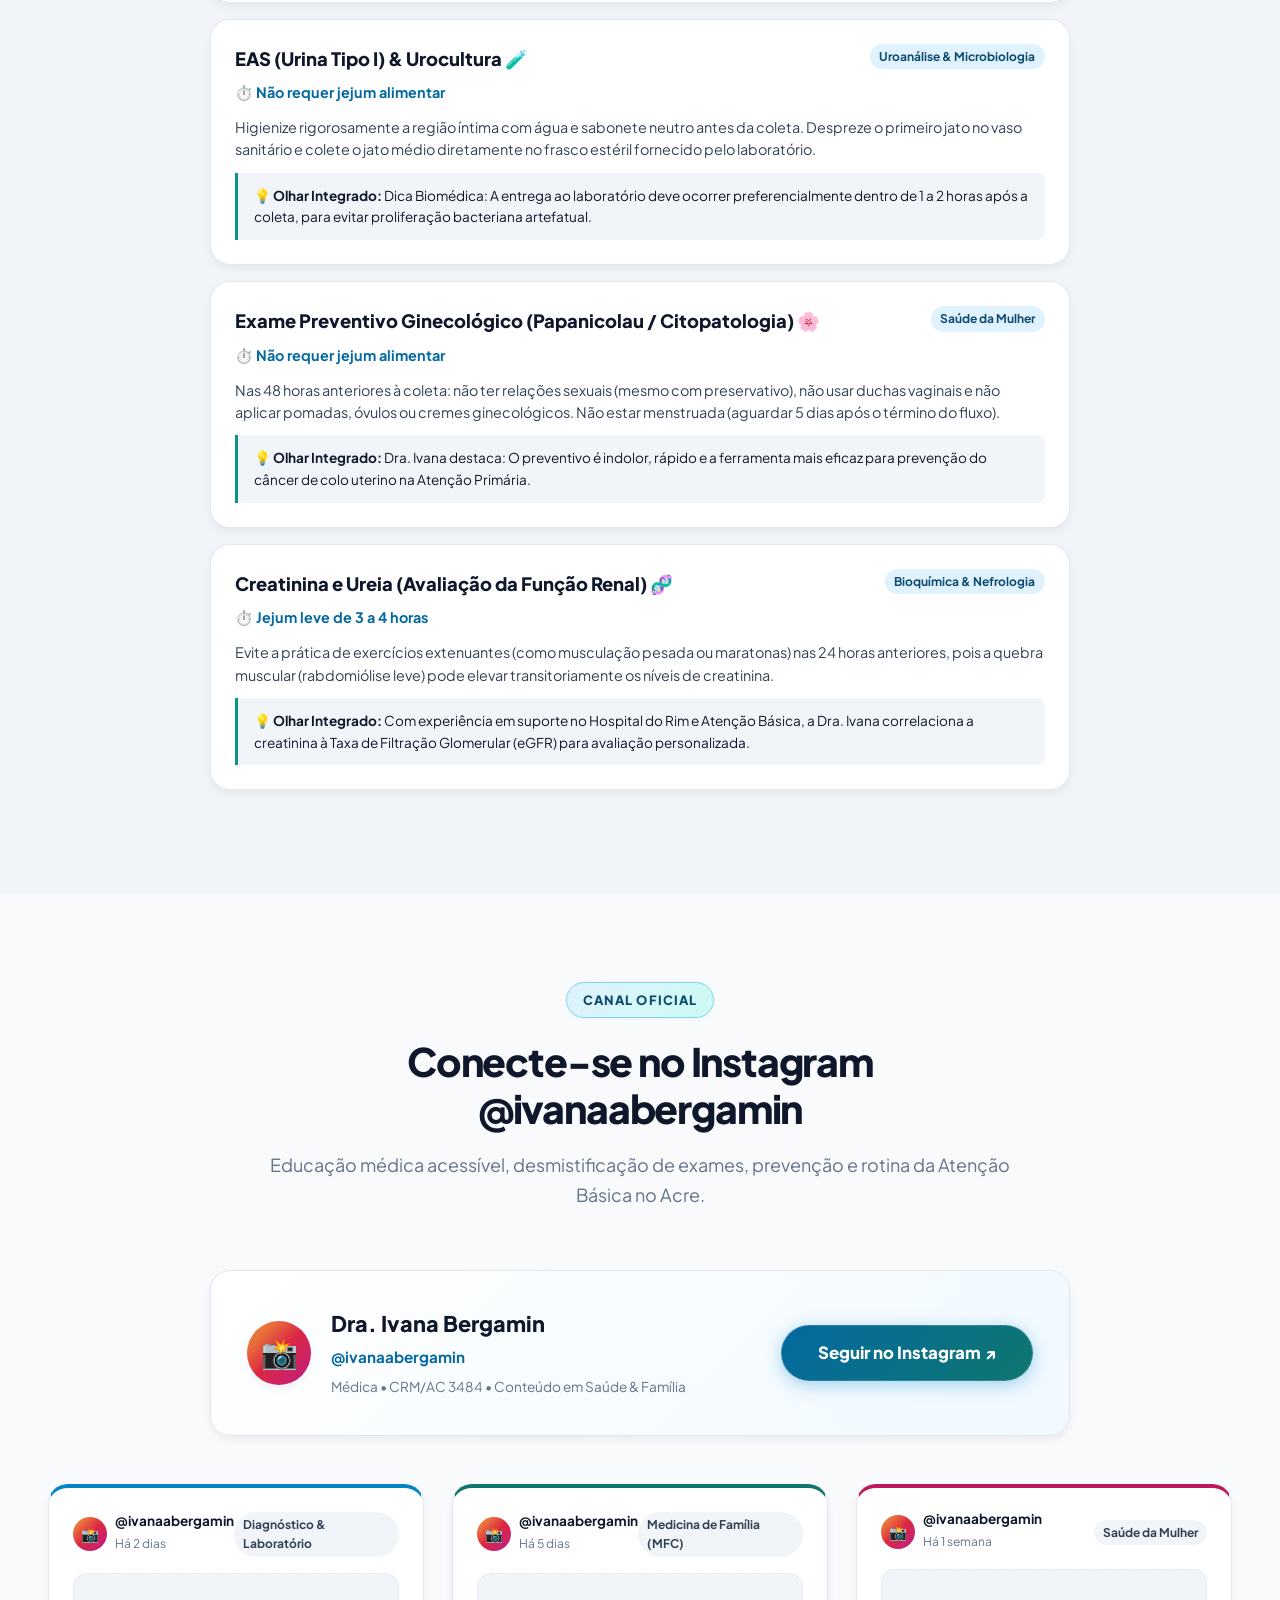
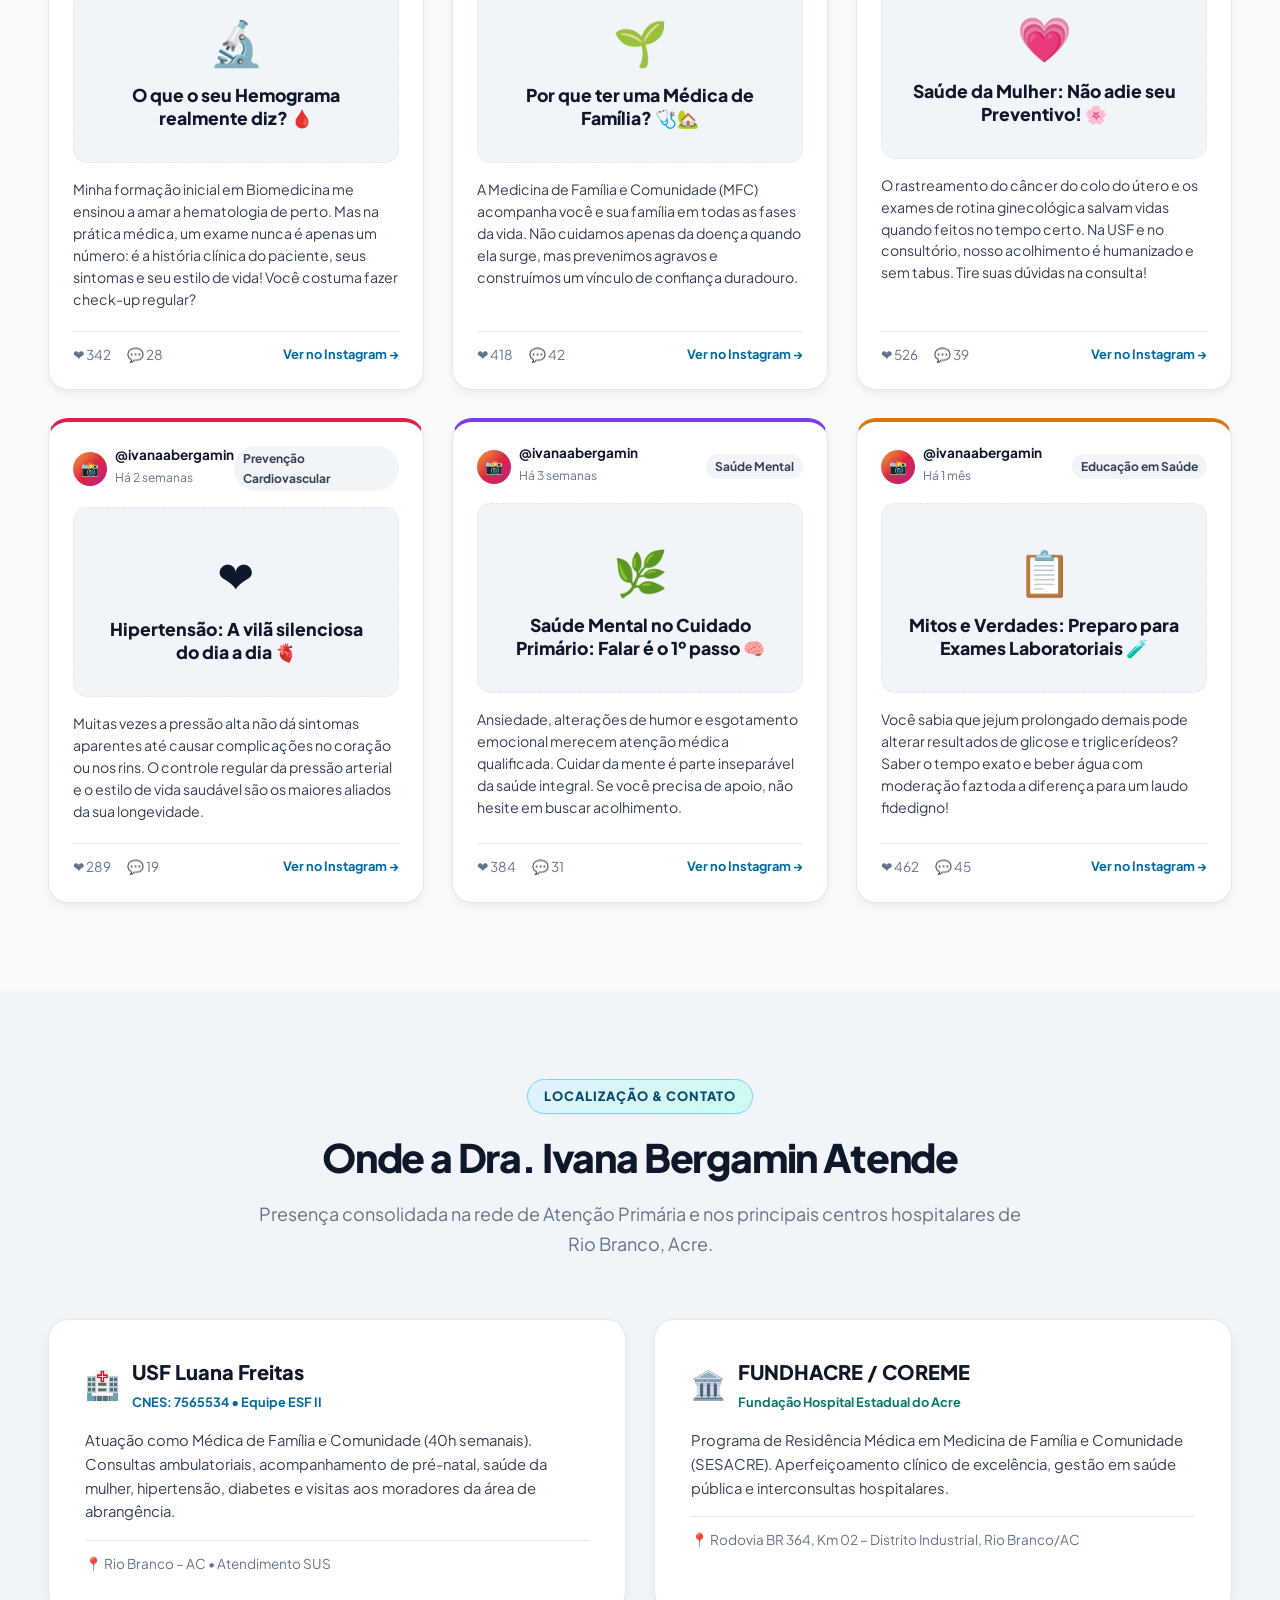
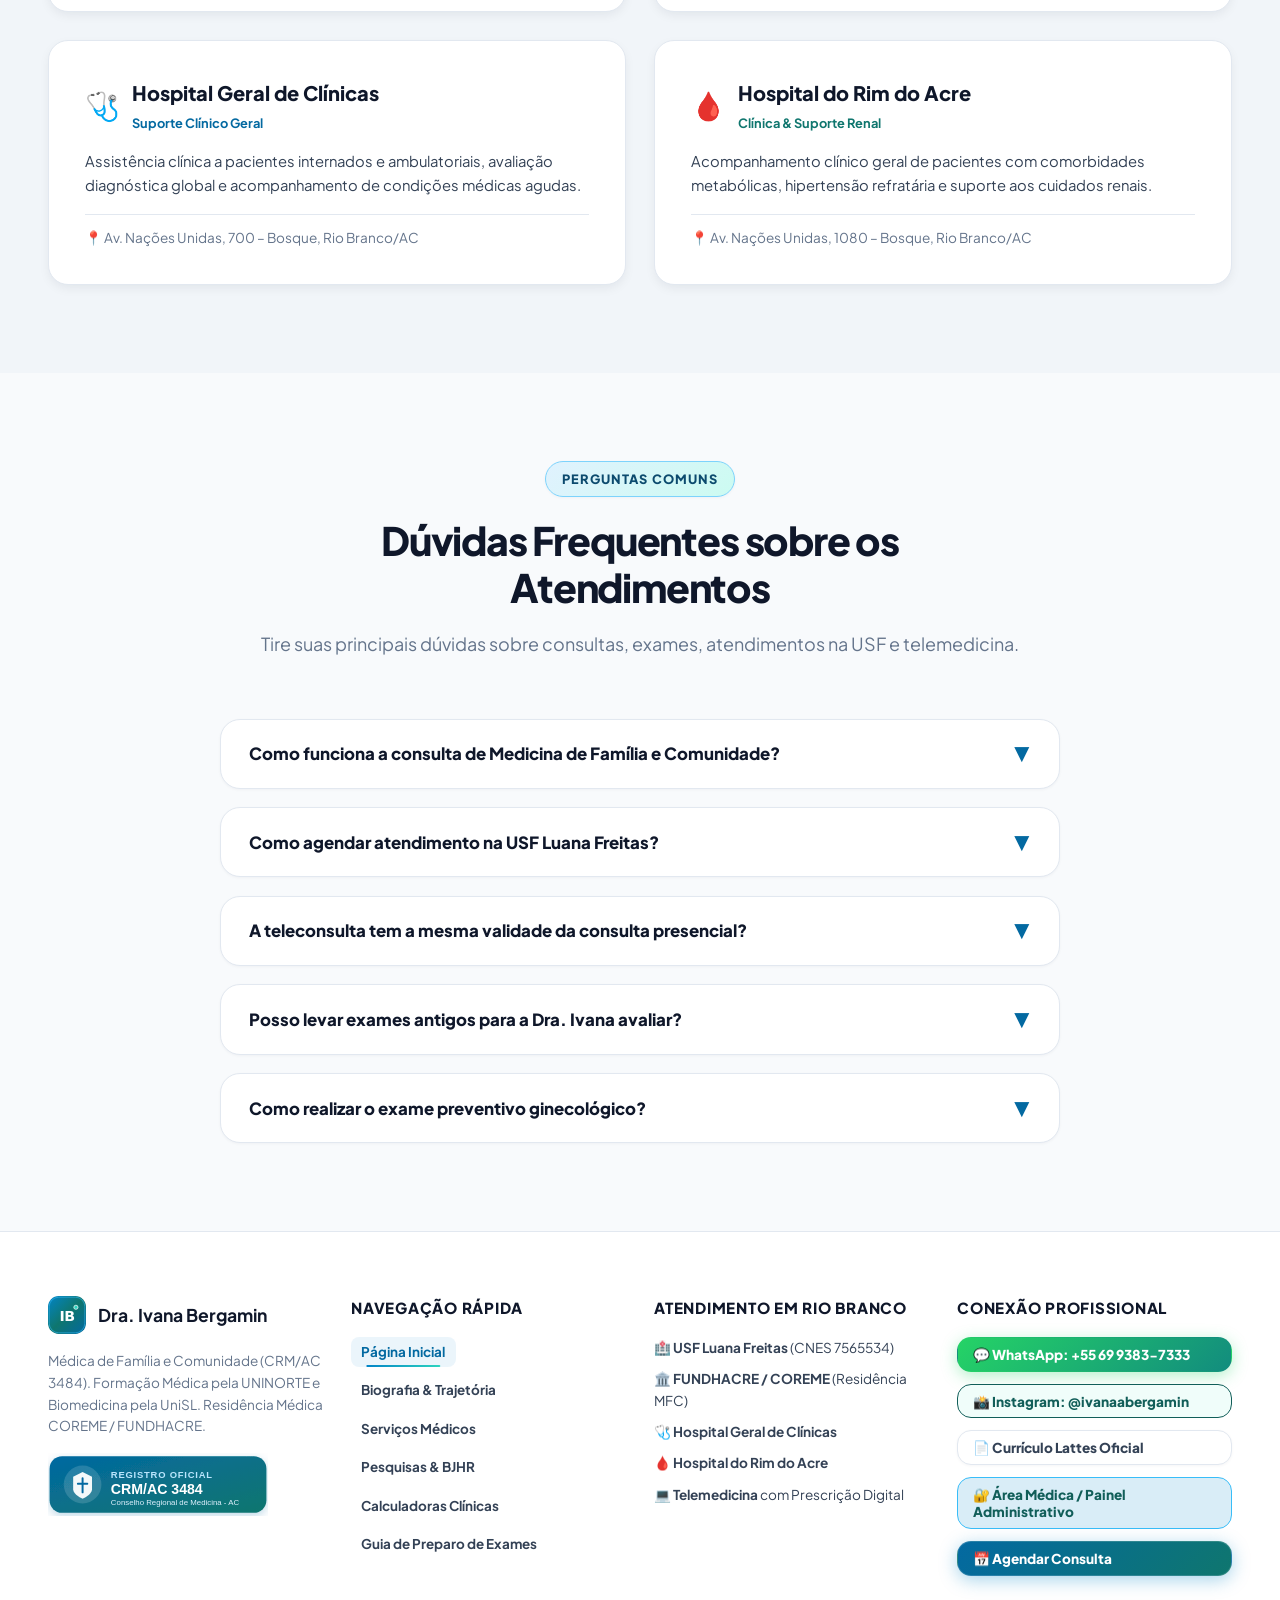
==== commit 3478422b: "feat(contact): set official WhatsApp number +55 69 9383-7333 across site and scheduler" ====
--- a/index.html
+++ b/index.html
@@ -45,8 +45,8 @@
         </span>
       </div>
       <div class="topbar-links">
-        <a href="https://api.whatsapp.com/send?phone=5568999999999" class="topbar-link" target="_blank" rel="noopener noreferrer">
-          📱 WhatsApp: (68) 99999-9999
+        <a href="https://api.whatsapp.com/send?phone=556993837333&text=Ol%C3%A1%20Dra.%20Ivana%2C%20gostaria%20de%20informações%20sobre%20atendimento." class="topbar-link" target="_blank" rel="noopener noreferrer">
+          📱 WhatsApp: +55 69 9383-7333
         </a>
         <span style="opacity: 0.4;">|</span>
         <span style="color: #bae6fd;">CRM/AC 3484 • RQE</span>
@@ -993,6 +993,9 @@
             Conexão Profissional
           </h4>
           <div style="display: flex; flex-direction: column; gap: 0.75rem;">
+            <a href="https://api.whatsapp.com/send?phone=556993837333&text=Ol%C3%A1%20Dra.%20Ivana%2C%20gostaria%20de%20agendar%20uma%20consulta." target="_blank" rel="noopener noreferrer" class="btn btn-whatsapp btn-sm" style="justify-content: flex-start;">
+              💬 WhatsApp: +55 69 9383-7333
+            </a>
             <a href="https://www.instagram.com/ivanaabergamin/" target="_blank" rel="noopener noreferrer" class="btn btn-secondary btn-sm" style="justify-content: flex-start;">
               📸 Instagram: @ivanaabergamin
             </a>
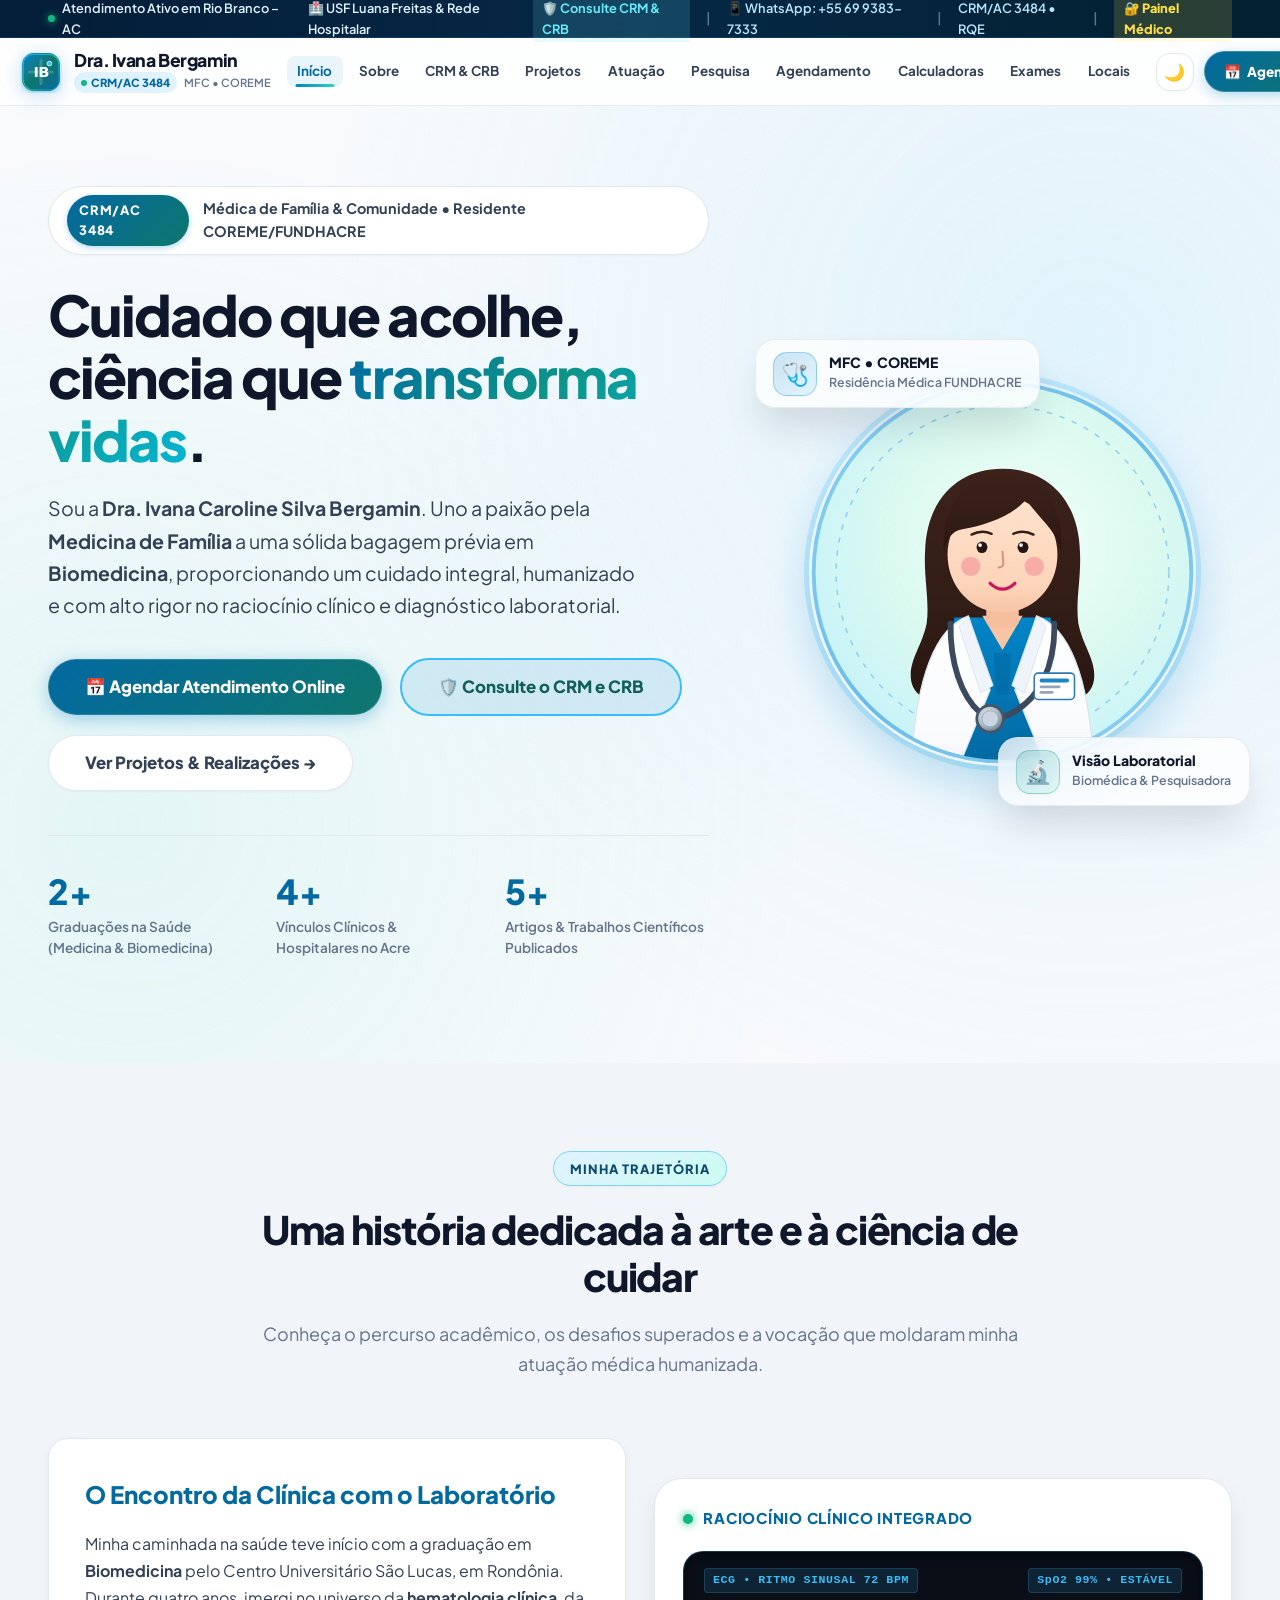
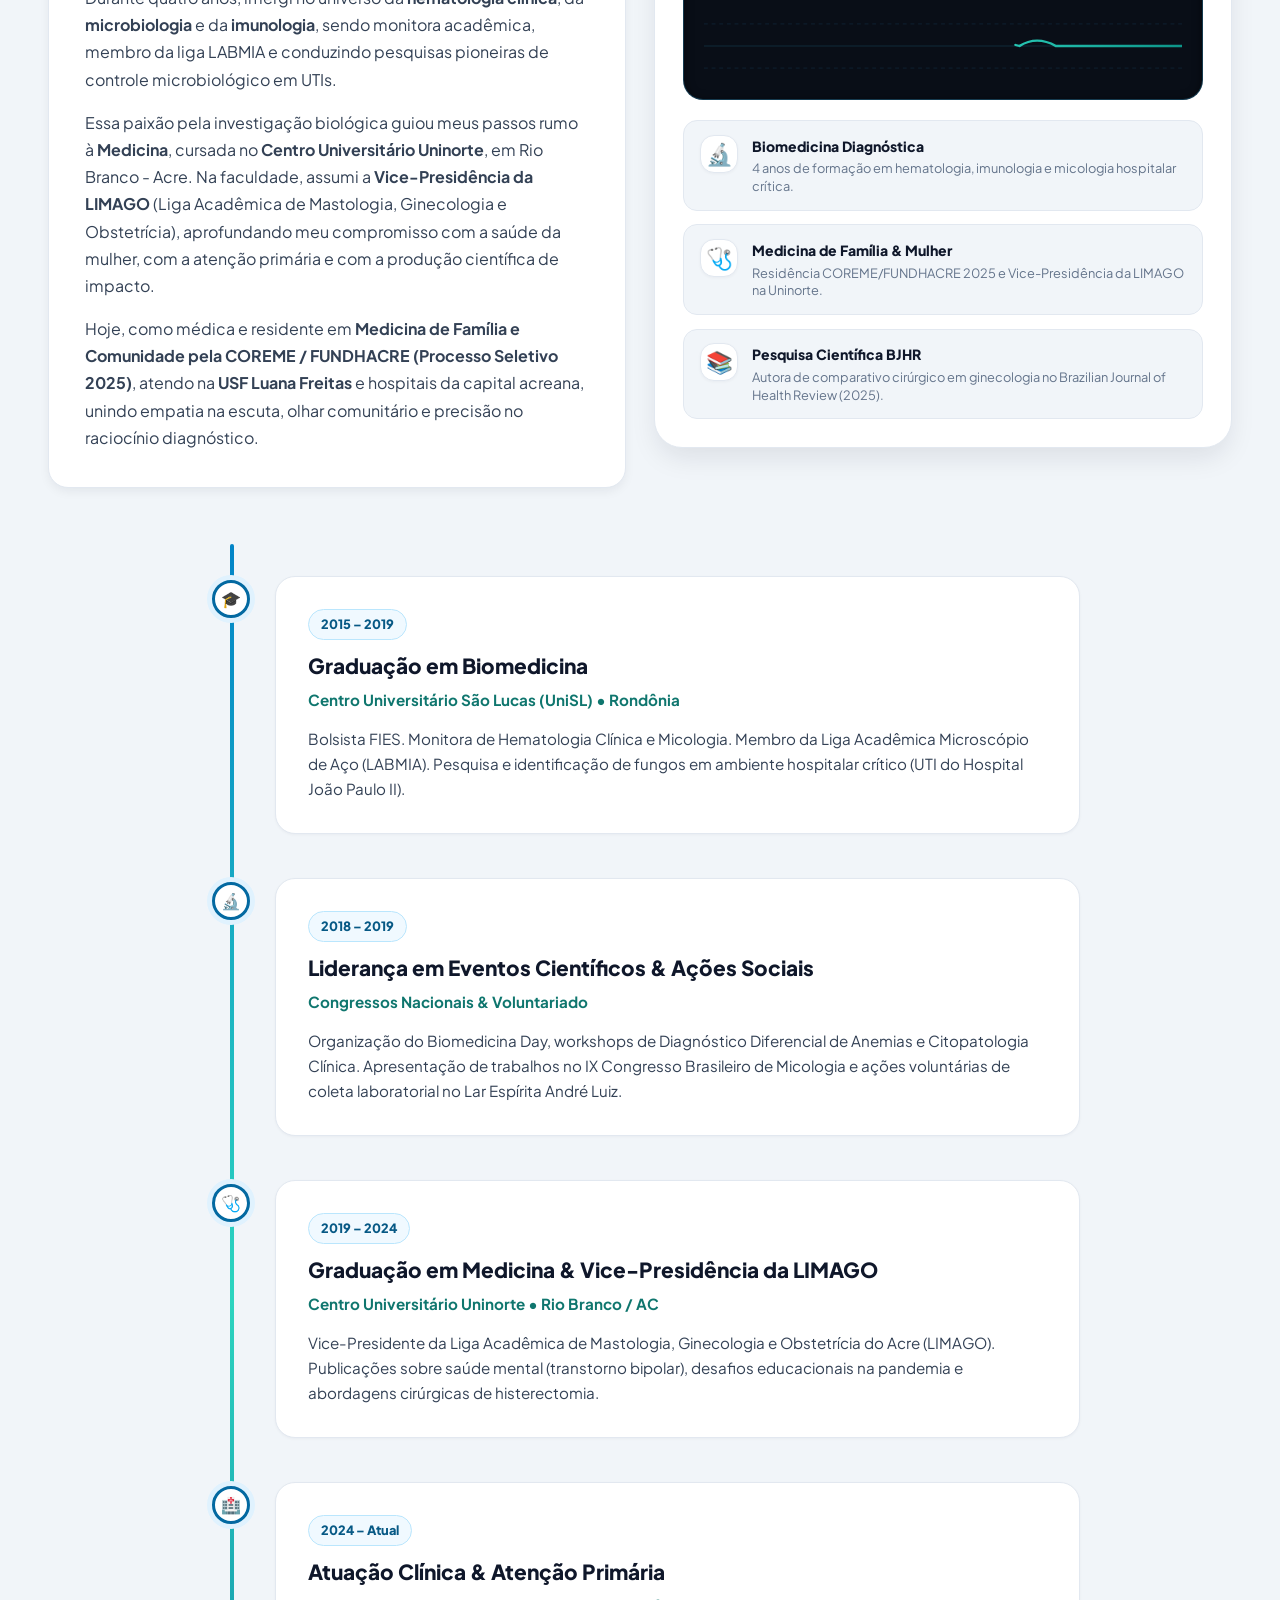
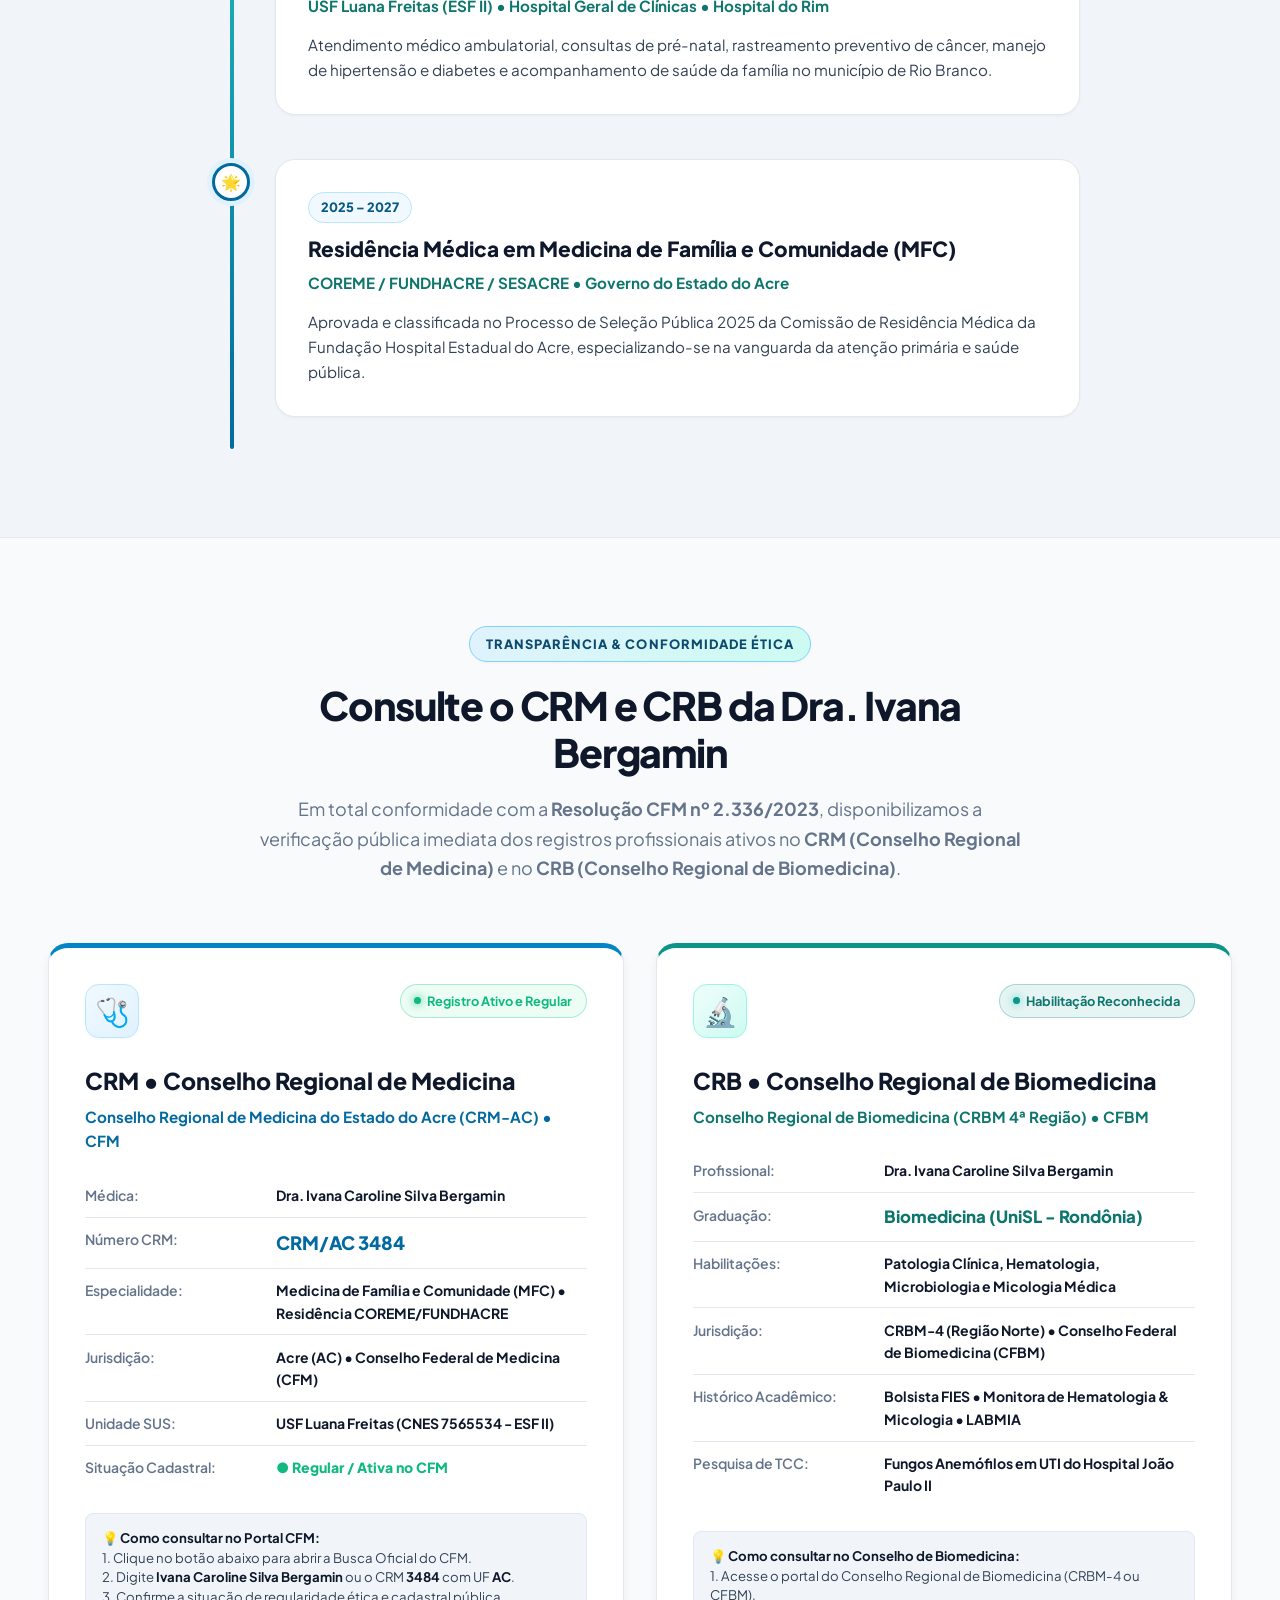
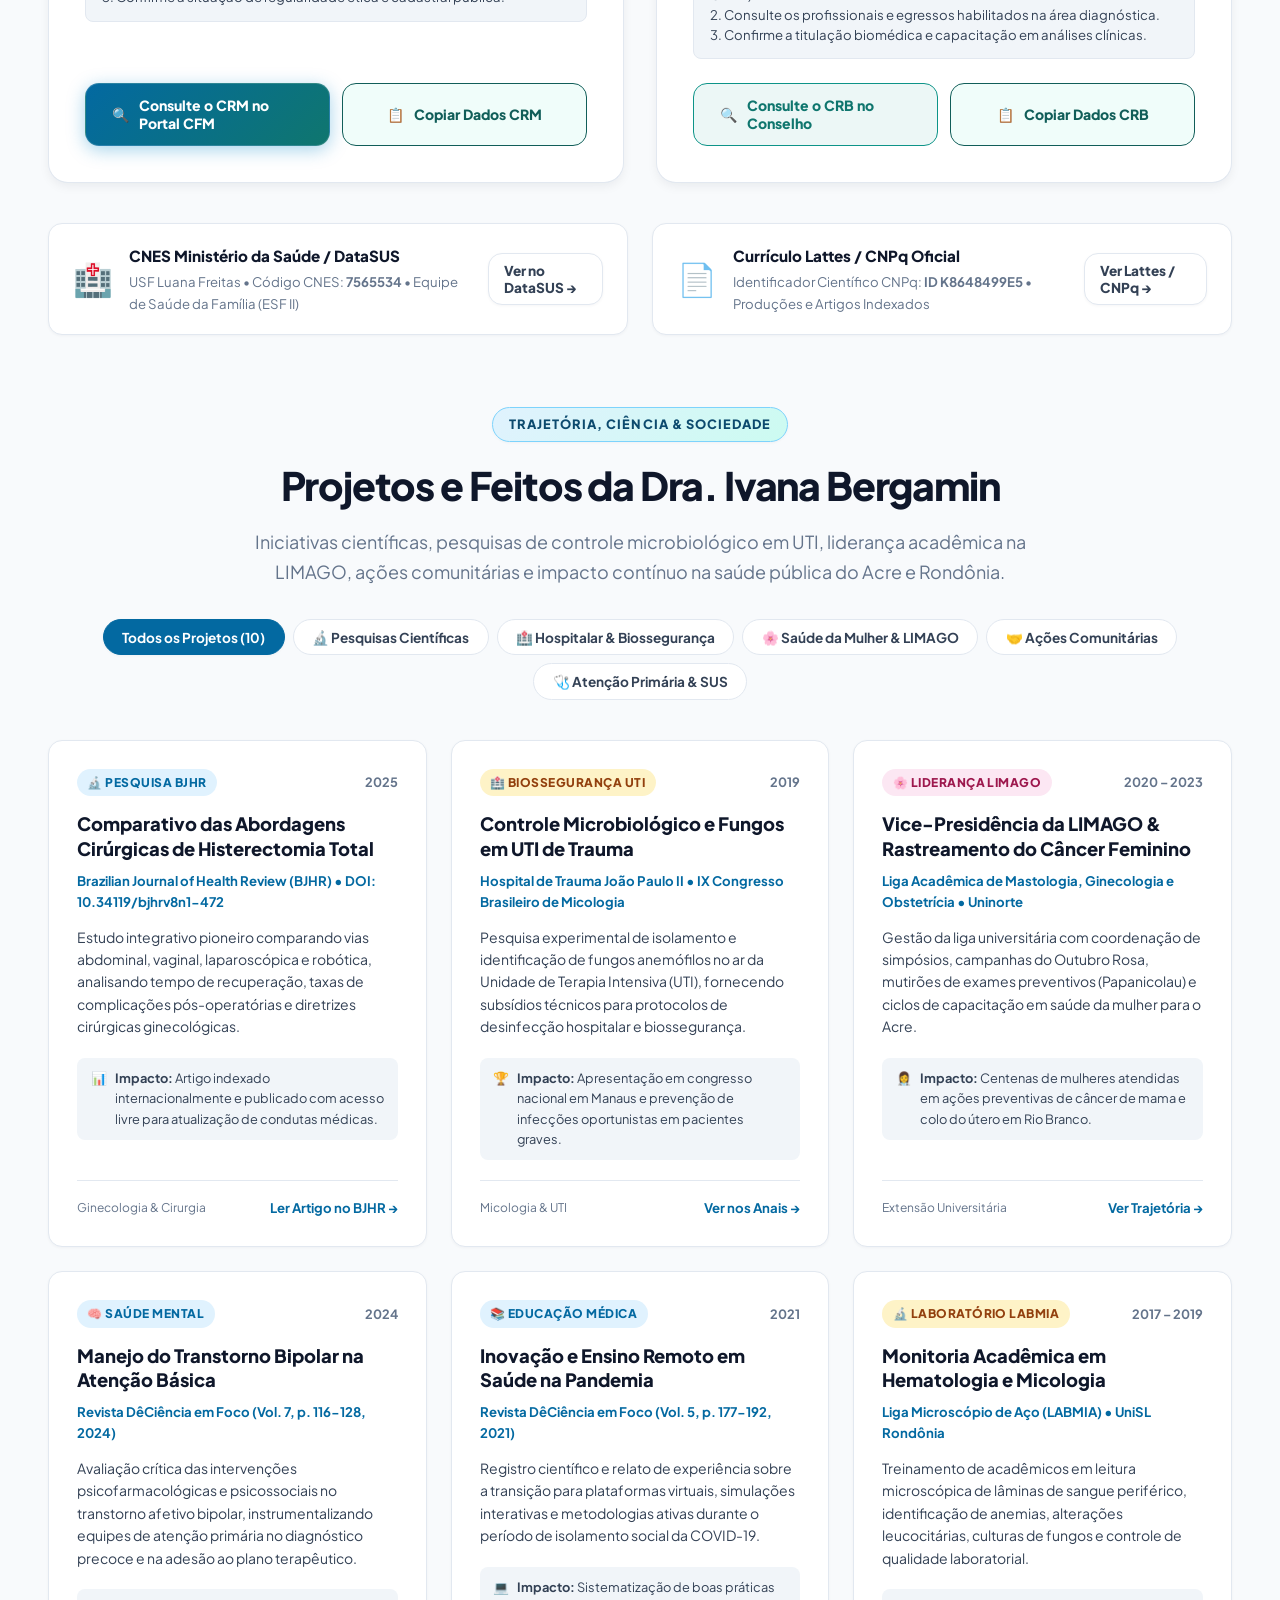
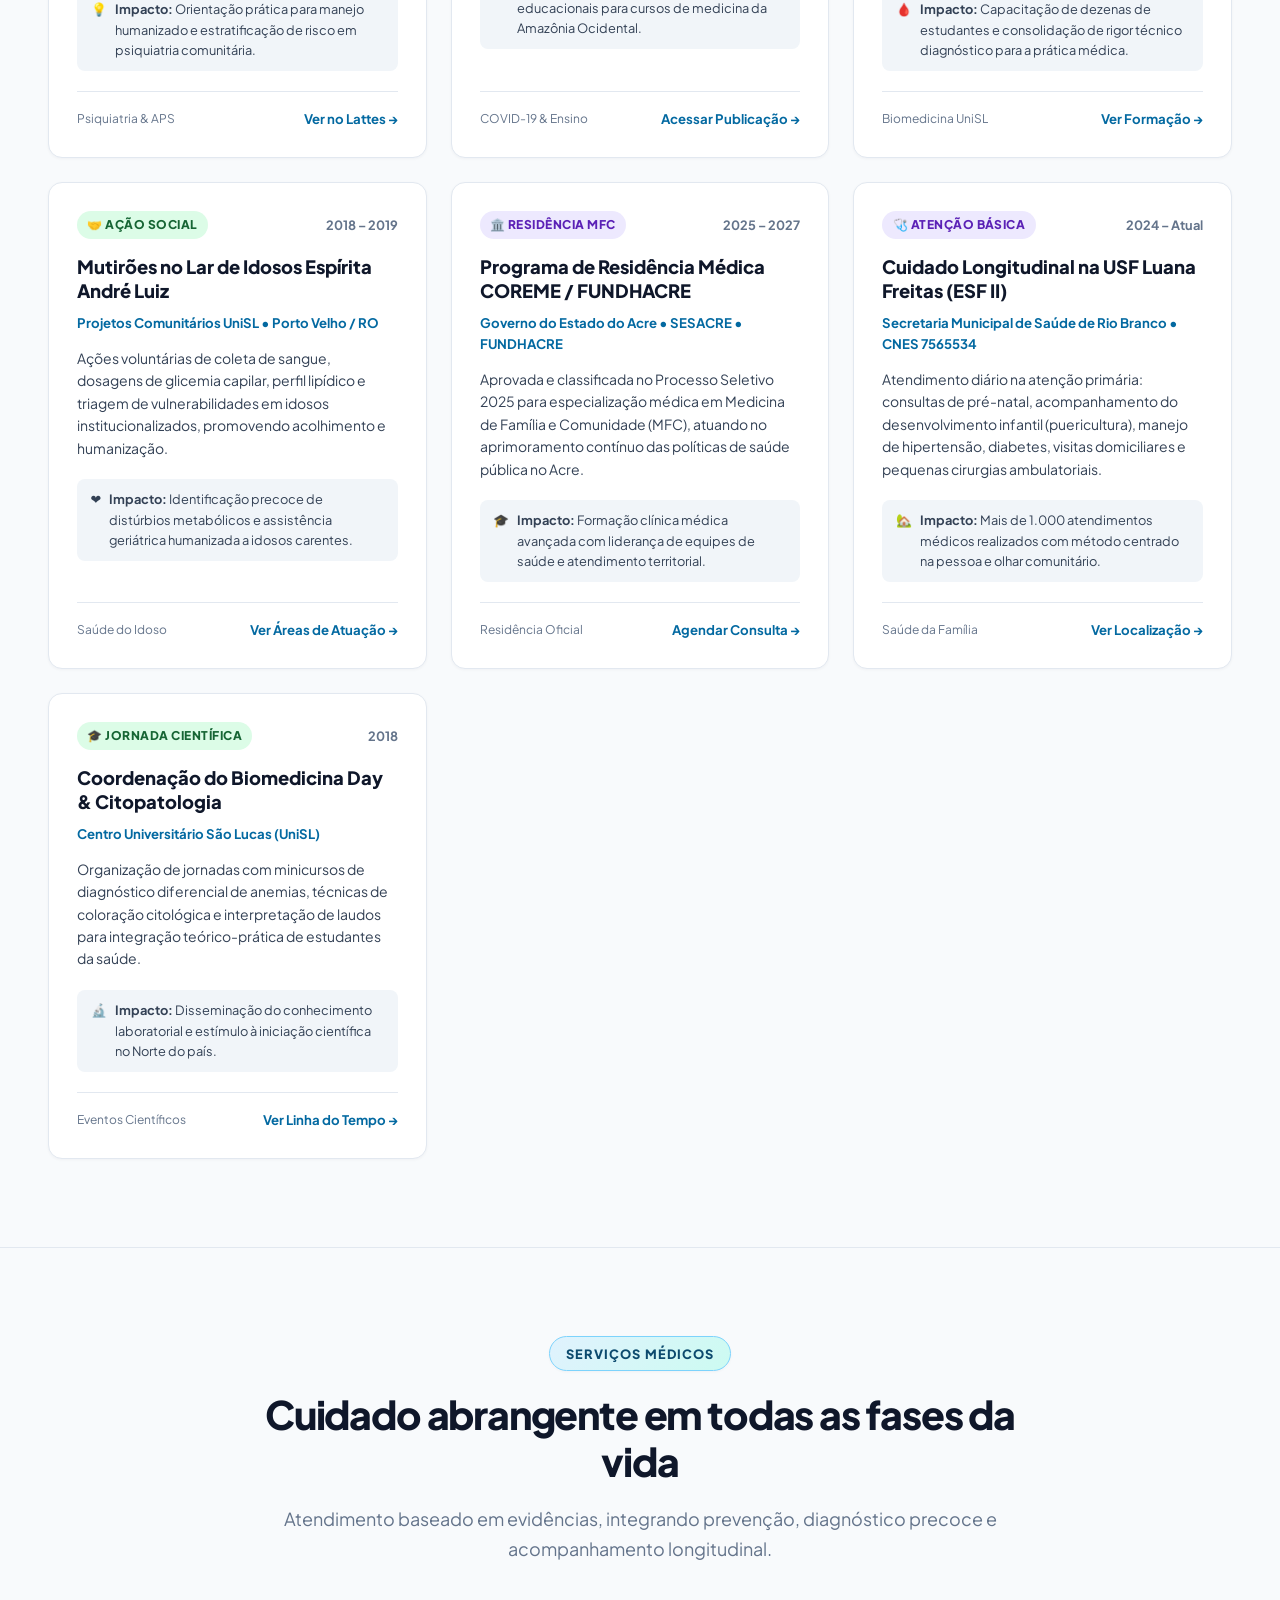
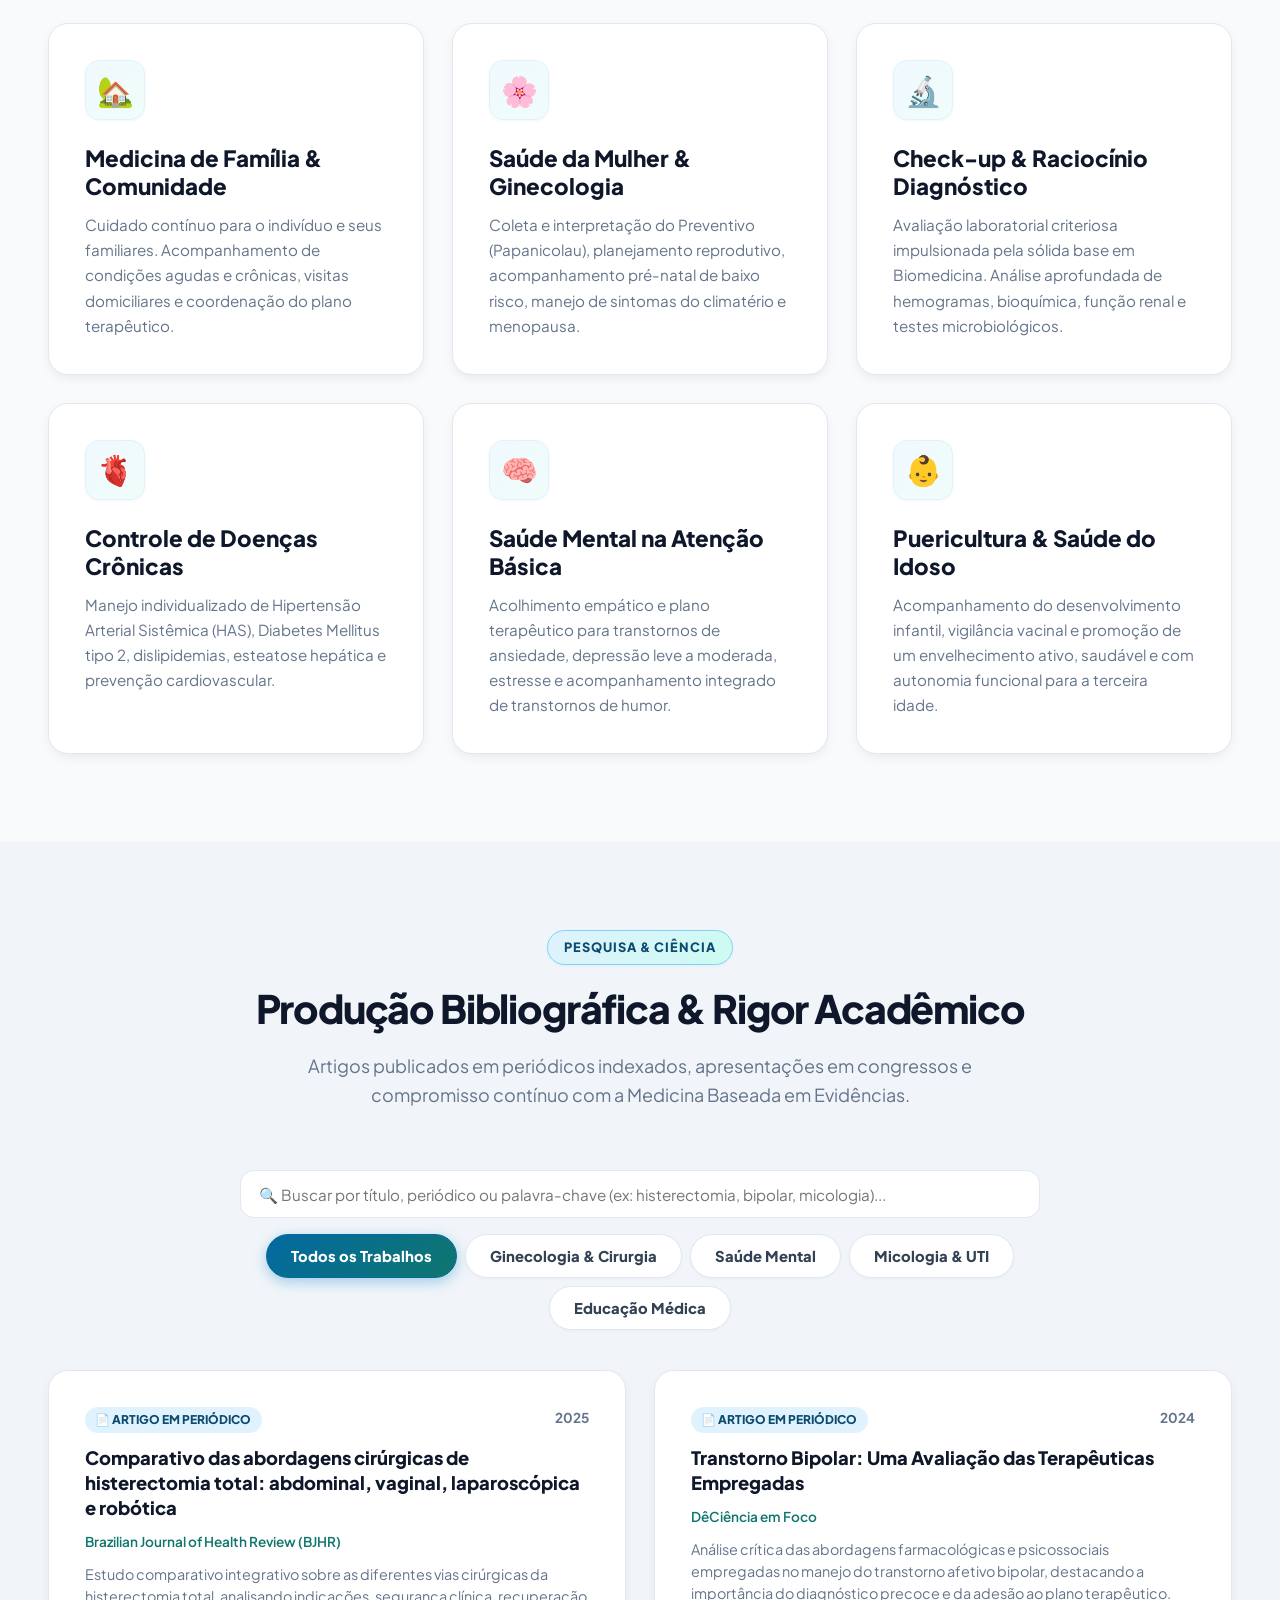
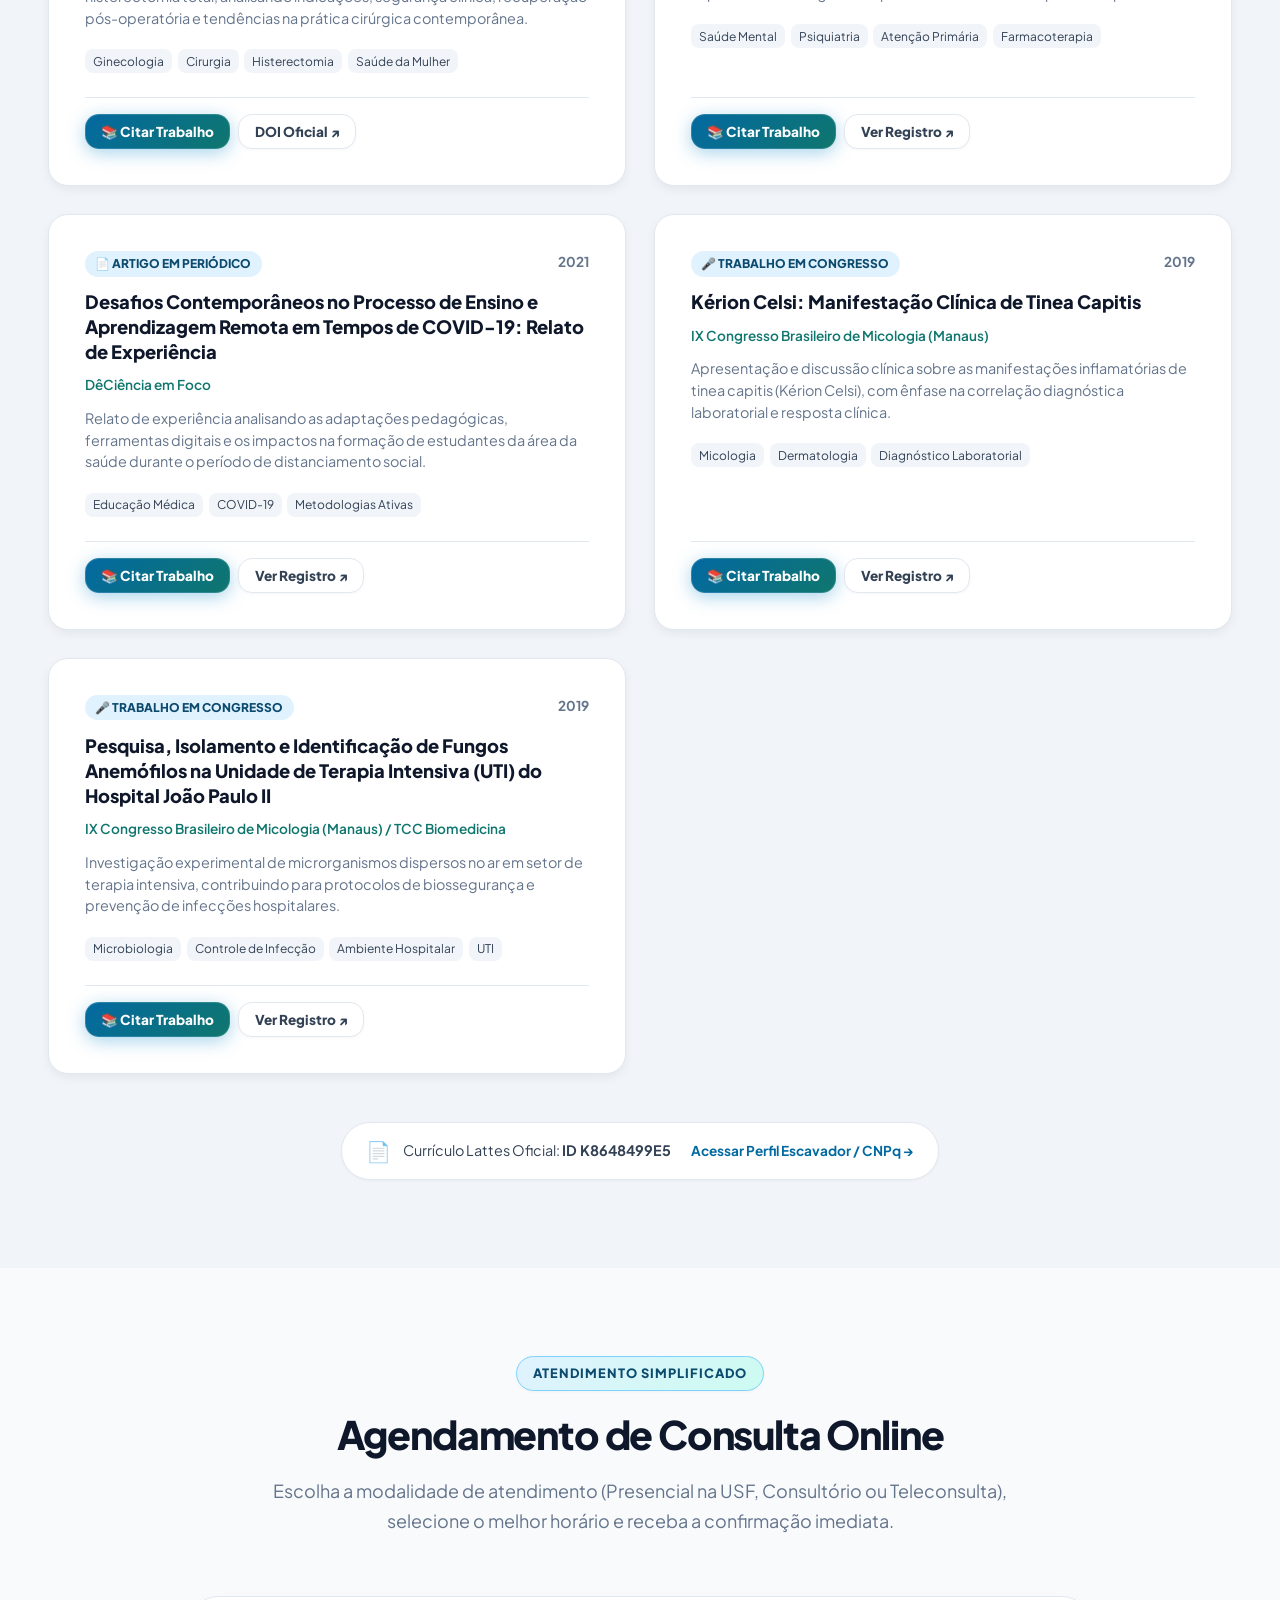
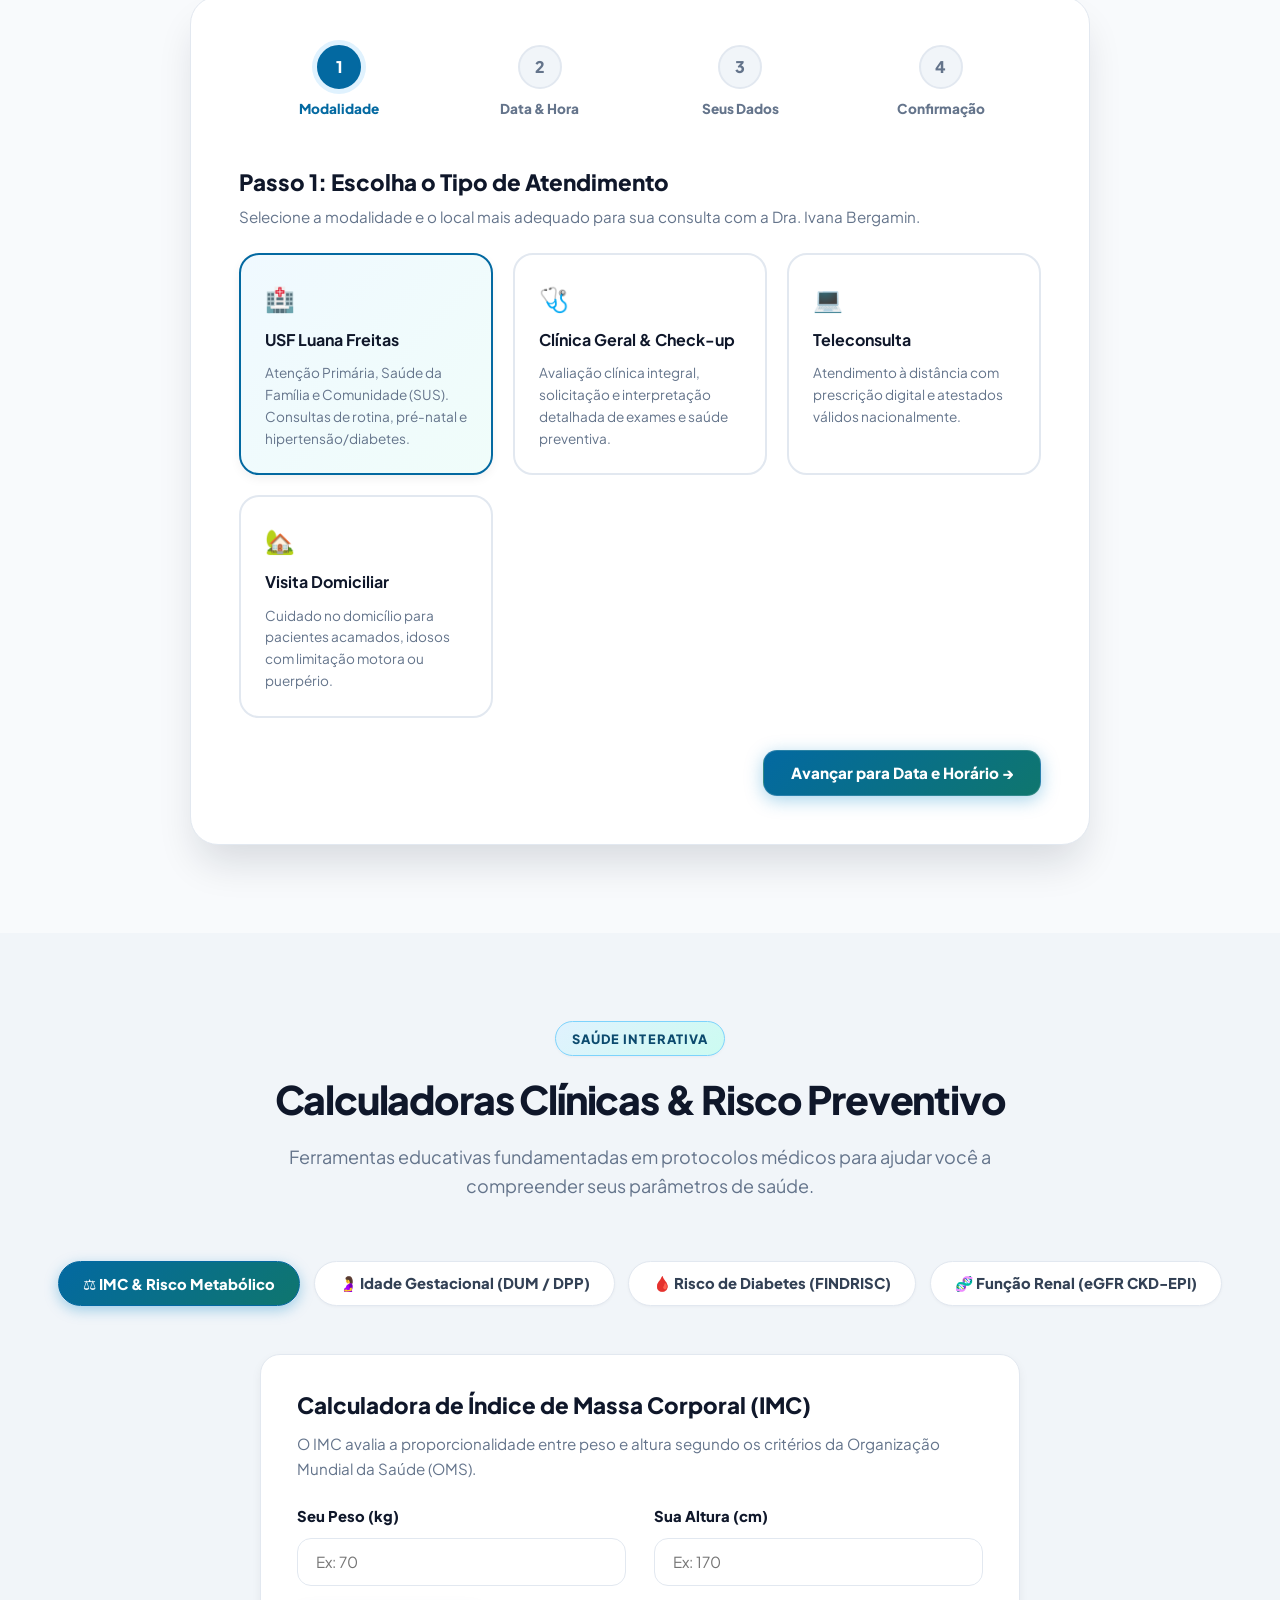
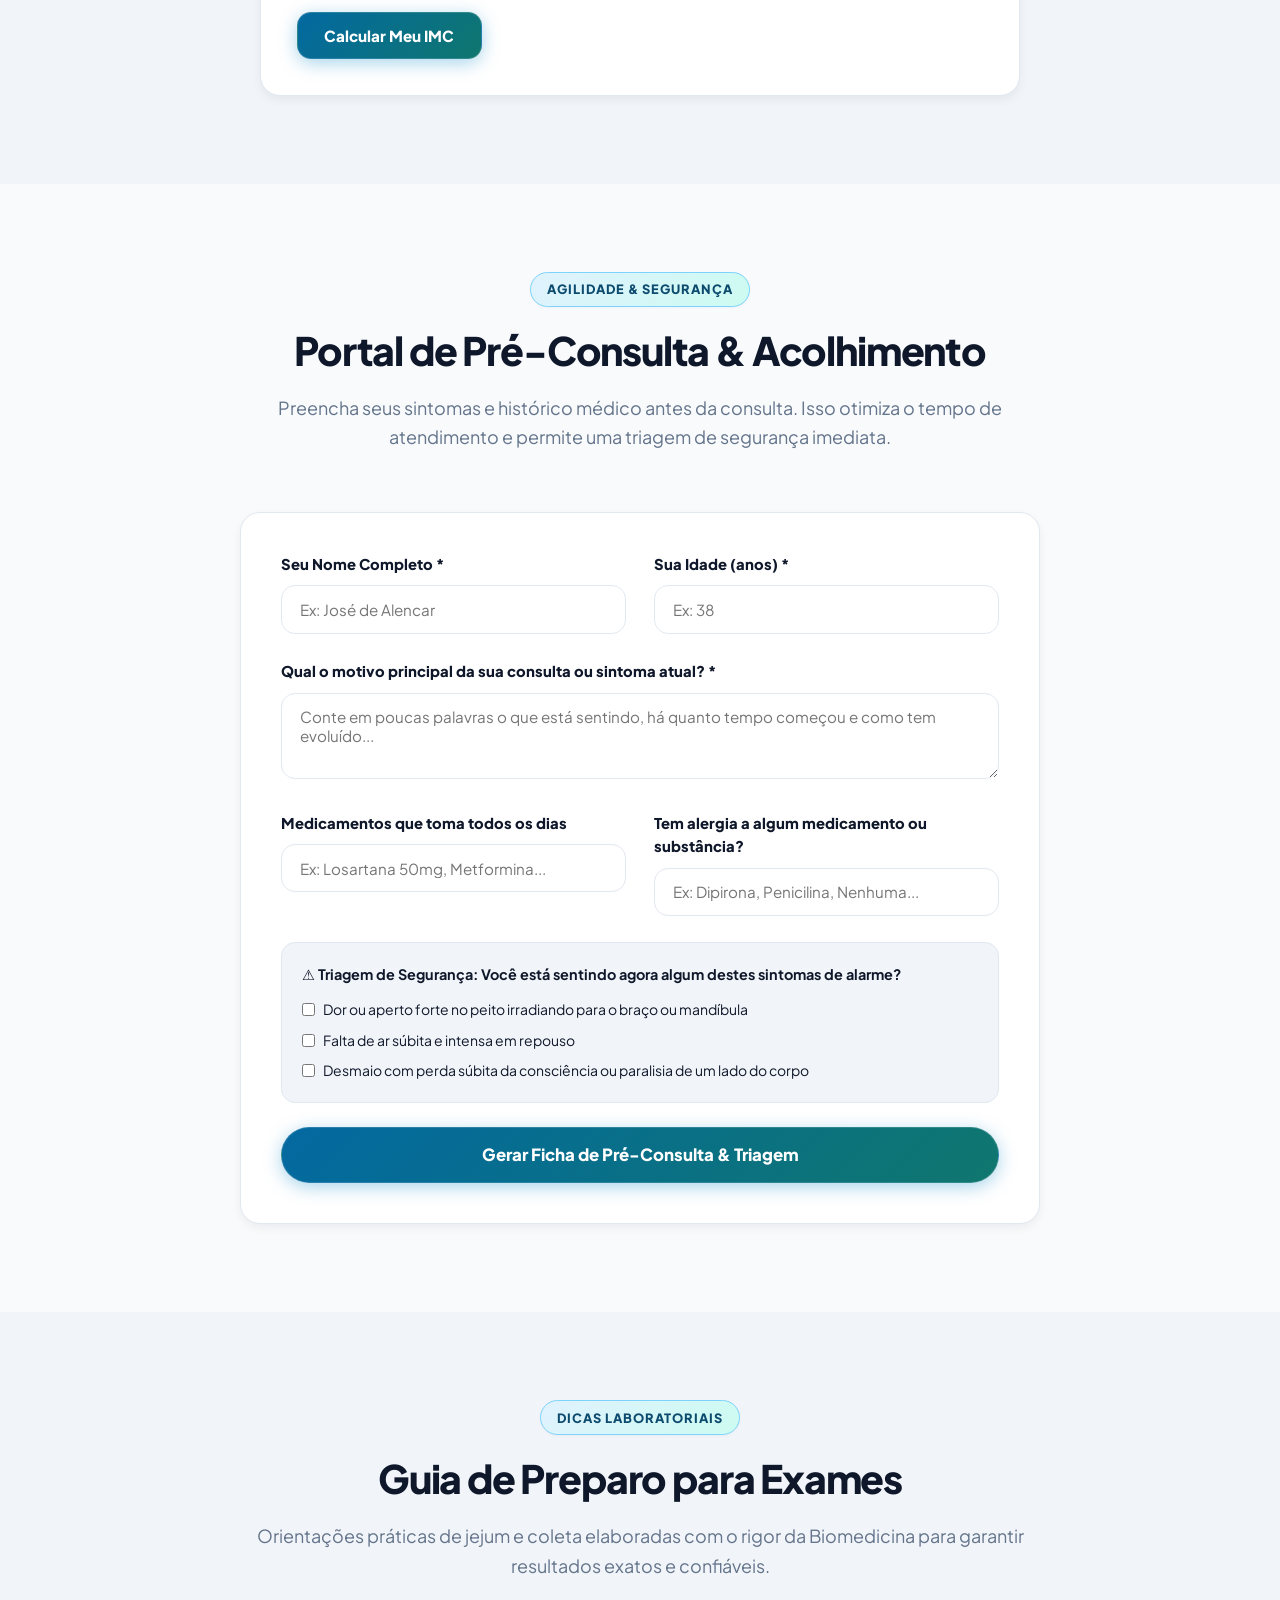
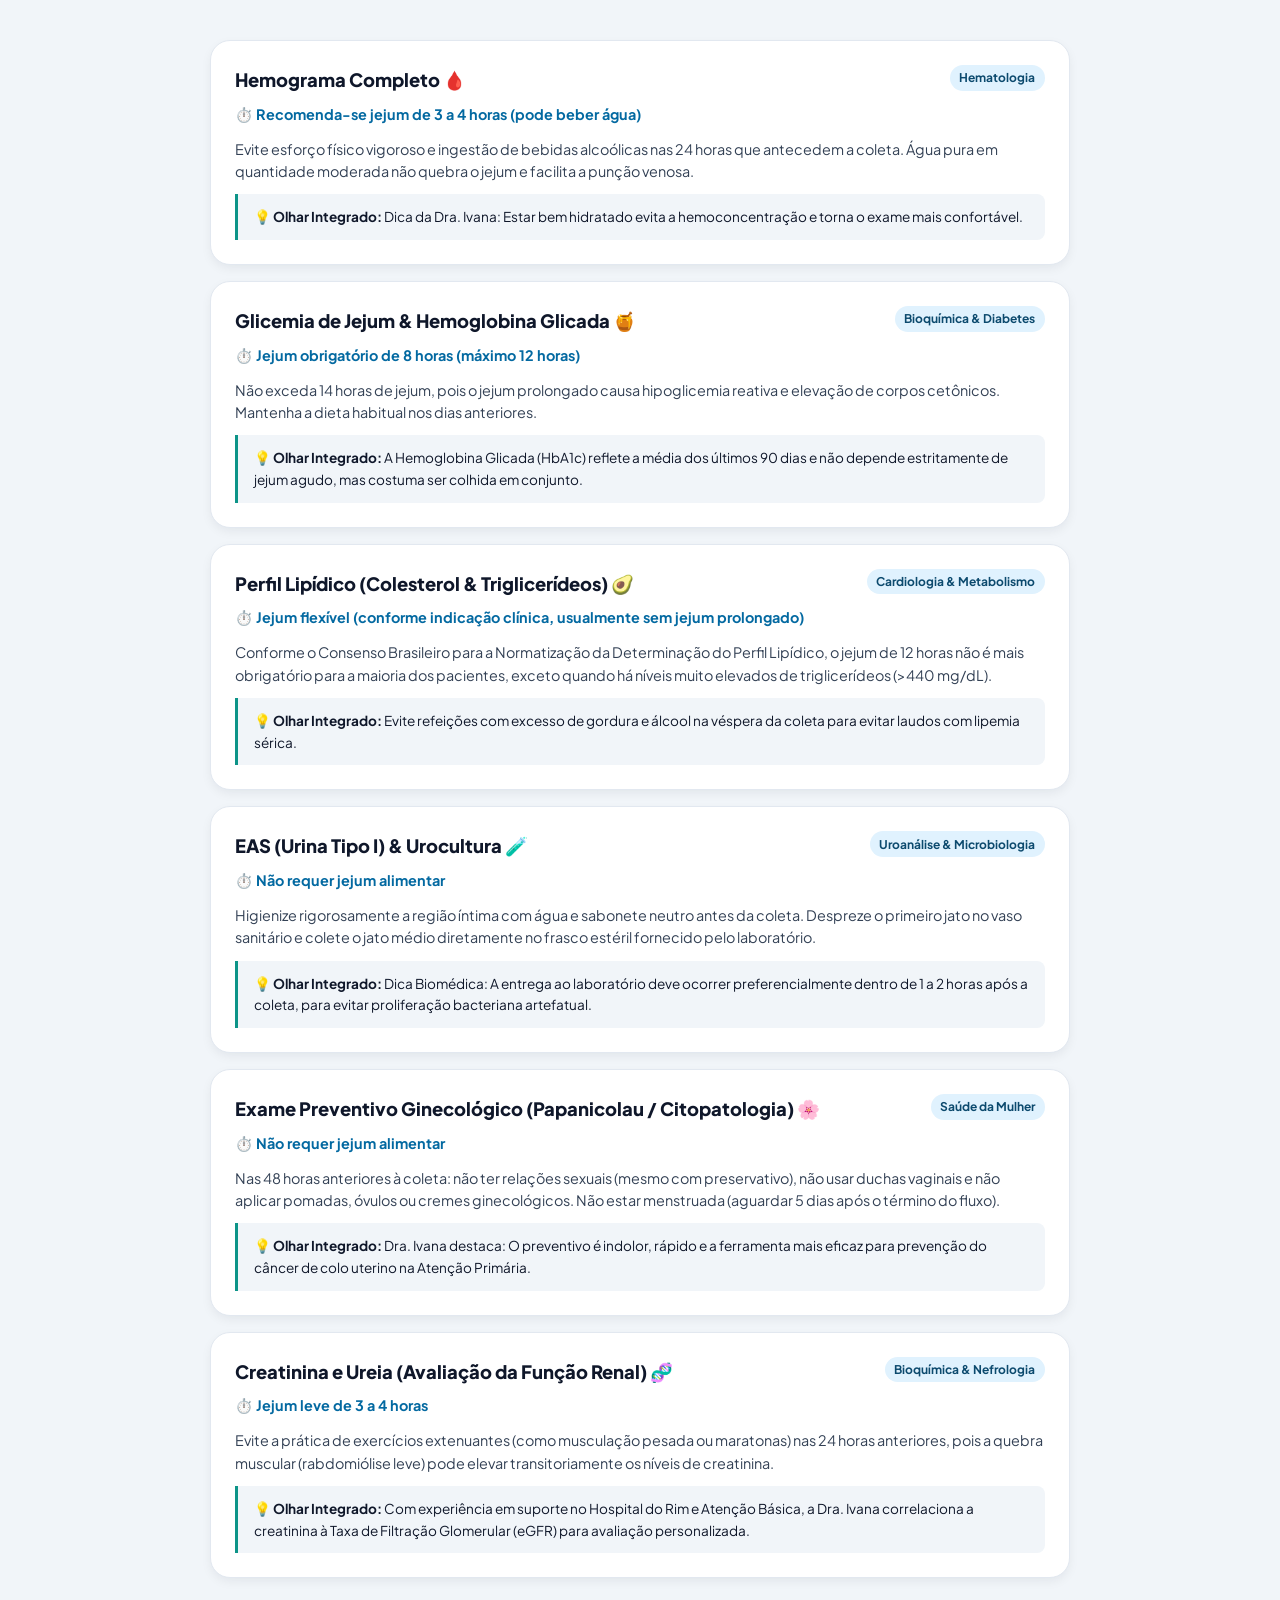
==== commit f913447f: "feat(credentials): add official CRM and CRB consultation module and showcase of Dra. Ivana Bergamin " ====
--- a/index.html
+++ b/index.html
@@ -27,6 +27,12 @@
   <link rel="stylesheet" href="css/styles.css">
   <link rel="stylesheet" href="css/components.css">
   <link rel="stylesheet" href="css/responsive.css">
+
+  <!-- Vercel Web Analytics -->
+  <script>
+    window.va = window.va || function () { (window.vaq = window.vaq || []).push(arguments); };
+  </script>
+  <script defer src="/_vercel/insights/script.js"></script>
 </head>
 <body>
 
@@ -45,6 +51,10 @@
         </span>
       </div>
       <div class="topbar-links">
+        <a href="#registros" class="topbar-link" style="color: #67e8f9; font-weight: 700; background: rgba(103, 232, 249, 0.15); padding: 0.2rem 0.6rem; border-radius: 4px; display: inline-flex; align-items: center; gap: 4px;">
+          🛡️ Consulte CRM & CRB
+        </a>
+        <span style="opacity: 0.4;">|</span>
         <a href="https://api.whatsapp.com/send?phone=556993837333&text=Ol%C3%A1%20Dra.%20Ivana%2C%20gostaria%20de%20informações%20sobre%20atendimento." class="topbar-link" target="_blank" rel="noopener noreferrer">
           📱 WhatsApp: +55 69 9383-7333
         </a>
@@ -81,12 +91,13 @@
         <ul class="nav-menu" id="navMenu">
           <li><a href="#inicio" class="nav-link active">Início</a></li>
           <li><a href="#sobre" class="nav-link">Sobre</a></li>
+          <li><a href="#registros" class="nav-link">CRM & CRB</a></li>
+          <li><a href="#projetos" class="nav-link">Projetos</a></li>
           <li><a href="#atuacao" class="nav-link">Atuação</a></li>
           <li><a href="#publicacoes" class="nav-link">Pesquisa</a></li>
           <li><a href="#agendamento" class="nav-link">Agendamento</a></li>
           <li><a href="#calculadoras" class="nav-link">Calculadoras</a></li>
           <li><a href="#exames" class="nav-link">Exames</a></li>
-          <li><a href="#instagram" class="nav-link">Instagram</a></li>
           <li><a href="#contato" class="nav-link">Locais</a></li>
         </ul>
       </nav>
@@ -134,8 +145,11 @@
               <a href="#agendamento" class="btn btn-primary btn-lg">
                 📅 Agendar Atendimento Online
               </a>
-              <a href="#sobre" class="btn btn-outline btn-lg">
-                Conhecer Minha História →
+              <a href="#registros" class="btn btn-secondary btn-lg" style="border: 2px solid var(--primary-400); background: rgba(2, 132, 199, 0.12);">
+                🛡️ Consulte o CRM e CRB
+              </a>
+              <a href="#projetos" class="btn btn-outline btn-lg">
+                Ver Projetos & Realizações →
               </a>
             </div>
 
@@ -348,6 +362,457 @@
     </section>
 
     <!-- ==========================================================================
+         REGISTROS PROFISSIONAIS OFICIAIS: CONSULTE O CRM E CRB
+         ========================================================================== -->
+    <section class="section" id="registros" style="background: var(--bg-body); border-top: 1px solid var(--border-subtle); border-bottom: 1px solid var(--border-subtle);">
+      <div class="container">
+        <div class="section-header">
+          <span class="section-badge">Transparência & Conformidade Ética</span>
+          <h2 class="section-title">Consulte o CRM e CRB da Dra. Ivana Bergamin</h2>
+          <p class="section-subtitle">
+            Em total conformidade com a <strong>Resolução CFM nº 2.336/2023</strong>, disponibilizamos a verificação pública imediata dos registros profissionais ativos no 
+            <strong>CRM (Conselho Regional de Medicina)</strong> e no <strong>CRB (Conselho Regional de Biomedicina)</strong>.
+          </p>
+        </div>
+
+        <!-- Cards de Consulta dos Conselhos Profissionais -->
+        <div class="registry-grid">
+          <!-- CARD 1: CRM - Conselho Regional de Medicina -->
+          <div class="registry-card crm">
+            <div>
+              <div class="registry-card-top">
+                <div class="registry-icon-box">🩺</div>
+                <div class="registry-badge-status">
+                  <span class="status-dot"></span>
+                  <span>Registro Ativo e Regular</span>
+                </div>
+              </div>
+
+              <h3 class="registry-title">CRM • Conselho Regional de Medicina</h3>
+              <p class="registry-council-name">Conselho Regional de Medicina do Estado do Acre (CRM-AC) • CFM</p>
+
+              <table class="registry-data-table">
+                <tbody>
+                  <tr>
+                    <td class="data-label">Médica:</td>
+                    <td class="data-val">Dra. Ivana Caroline Silva Bergamin</td>
+                  </tr>
+                  <tr>
+                    <td class="data-label">Número CRM:</td>
+                    <td class="data-val"><span style="font-size: 1.15rem; color: var(--primary-600); font-weight: 800;">CRM/AC 3484</span></td>
+                  </tr>
+                  <tr>
+                    <td class="data-label">Especialidade:</td>
+                    <td class="data-val">Medicina de Família e Comunidade (MFC) • Residência COREME/FUNDHACRE</td>
+                  </tr>
+                  <tr>
+                    <td class="data-label">Jurisdição:</td>
+                    <td class="data-val">Acre (AC) • Conselho Federal de Medicina (CFM)</td>
+                  </tr>
+                  <tr>
+                    <td class="data-label">Unidade SUS:</td>
+                    <td class="data-val">USF Luana Freitas (CNES 7565534 - ESF II)</td>
+                  </tr>
+                  <tr>
+                    <td class="data-label">Situação Cadastral:</td>
+                    <td class="data-val"><span style="color: var(--success); font-weight: 800;">● Regular / Ativa no CFM</span></td>
+                  </tr>
+                </tbody>
+              </table>
+
+              <div class="registry-step-guide">
+                <strong>💡 Como consultar no Portal CFM:</strong><br>
+                1. Clique no botão abaixo para abrir a Busca Oficial do CFM.<br>
+                2. Digite <strong>Ivana Caroline Silva Bergamin</strong> ou o CRM <strong>3484</strong> com UF <strong>AC</strong>.<br>
+                3. Confirme a situação de regularidade ética e cadastral pública.
+              </div>
+            </div>
+
+            <div class="registry-actions-row">
+              <a href="https://portal.cfm.org.br/busca-medicos/" target="_blank" rel="noopener noreferrer" class="btn btn-primary" title="Abrir página oficial de consulta do CFM / CRM-AC">
+                <span>🔍</span>
+                <span>Consulte o CRM no Portal CFM</span>
+              </a>
+              <button type="button" class="btn btn-secondary" onclick="copyRegistryData('crm')" title="Copiar número do CRM e dados para colar no portal">
+                <span>📋</span>
+                <span>Copiar Dados CRM</span>
+              </button>
+            </div>
+          </div>
+
+          <!-- CARD 2: CRB - Conselho Regional de Biomedicina -->
+          <div class="registry-card crb">
+            <div>
+              <div class="registry-card-top">
+                <div class="registry-icon-box">🔬</div>
+                <div class="registry-badge-status" style="background: rgba(13, 148, 136, 0.1); color: var(--teal-700); border-color: rgba(13, 148, 136, 0.3);">
+                  <span class="status-dot" style="background: var(--teal-600); box-shadow: 0 0 8px var(--teal-400);"></span>
+                  <span>Habilitação Reconhecida</span>
+                </div>
+              </div>
+
+              <h3 class="registry-title">CRB • Conselho Regional de Biomedicina</h3>
+              <p class="registry-council-name">Conselho Regional de Biomedicina (CRBM 4ª Região) • CFBM</p>
+
+              <table class="registry-data-table">
+                <tbody>
+                  <tr>
+                    <td class="data-label">Profissional:</td>
+                    <td class="data-val">Dra. Ivana Caroline Silva Bergamin</td>
+                  </tr>
+                  <tr>
+                    <td class="data-label">Graduação:</td>
+                    <td class="data-val"><span style="font-size: 1.05rem; color: var(--teal-700); font-weight: 800;">Biomedicina (UniSL - Rondônia)</span></td>
+                  </tr>
+                  <tr>
+                    <td class="data-label">Habilitações:</td>
+                    <td class="data-val">Patologia Clínica, Hematologia, Microbiologia e Micologia Médica</td>
+                  </tr>
+                  <tr>
+                    <td class="data-label">Jurisdição:</td>
+                    <td class="data-val">CRBM-4 (Região Norte) • Conselho Federal de Biomedicina (CFBM)</td>
+                  </tr>
+                  <tr>
+                    <td class="data-label">Histórico Acadêmico:</td>
+                    <td class="data-val">Bolsista FIES • Monitora de Hematologia & Micologia • LABMIA</td>
+                  </tr>
+                  <tr>
+                    <td class="data-label">Pesquisa de TCC:</td>
+                    <td class="data-val">Fungos Anemófilos em UTI do Hospital João Paulo II</td>
+                  </tr>
+                </tbody>
+              </table>
+
+              <div class="registry-step-guide">
+                <strong>💡 Como consultar no Conselho de Biomedicina:</strong><br>
+                1. Acesse o portal do Conselho Regional de Biomedicina (CRBM-4 ou CFBM).<br>
+                2. Consulte os profissionais e egressos habilitados na área diagnóstica.<br>
+                3. Confirme a titulação biomédica e capacitação em análises clínicas.
+              </div>
+            </div>
+
+            <div class="registry-actions-row">
+              <a href="https://crbm4.gov.br/" target="_blank" rel="noopener noreferrer" class="btn btn-secondary" style="border-color: var(--teal-600); color: var(--teal-700); background: rgba(13, 148, 136, 0.08);" title="Abrir página oficial do Conselho Regional de Biomedicina">
+                <span>🔍</span>
+                <span>Consulte o CRB no Conselho</span>
+              </a>
+              <button type="button" class="btn btn-secondary" onclick="copyRegistryData('crb')" title="Copiar dados da formação biomédica">
+                <span>📋</span>
+                <span>Copiar Dados CRB</span>
+              </button>
+            </div>
+          </div>
+        </div>
+
+        <!-- Faixa de Registros Complementares Oficiais (CNES & LATTES) -->
+        <div class="registry-sub-strip">
+          <div class="sub-registry-box">
+            <div style="display: flex; align-items: center; gap: 1rem;">
+              <span style="font-size: 2rem;">🏥</span>
+              <div class="sub-registry-info">
+                <h4>CNES Ministério da Saúde / DataSUS</h4>
+                <p>USF Luana Freitas • Código CNES: <strong>7565534</strong> • Equipe de Saúde da Família (ESF II)</p>
+              </div>
+            </div>
+            <a href="https://cnes2.datasus.gov.br/Mod_Equipes_Profisssional.asp?VUnidade=1200407565534&Varea=0084&VTipo=70&VMunicipio=120040&VSeqEq=1547194" target="_blank" rel="noopener noreferrer" class="btn btn-outline btn-sm">
+              Ver no DataSUS →
+            </a>
+          </div>
+
+          <div class="sub-registry-box">
+            <div style="display: flex; align-items: center; gap: 1rem;">
+              <span style="font-size: 2rem;">📄</span>
+              <div class="sub-registry-info">
+                <h4>Currículo Lattes / CNPq Oficial</h4>
+                <p>Identificador Científico CNPq: <strong>ID K8648499E5</strong> • Produções e Artigos Indexados</p>
+              </div>
+            </div>
+            <a href="https://www.escavador.com/sobre/378656505/ivana-caroline-silva-bergamin" target="_blank" rel="noopener noreferrer" class="btn btn-outline btn-sm">
+              Ver Lattes / CNPq →
+            </a>
+          </div>
+        </div>
+
+        <!-- ======================================================================
+             PROJETOS E FEITOS DA DRA. IVANA BERGAMIN
+             ====================================================================== -->
+        <div id="projetos" style="padding-top: 1rem;">
+          <div class="section-header" style="margin-bottom: 2rem;">
+            <span class="section-badge">Trajetória, Ciência & Sociedade</span>
+            <h3 class="section-title">Projetos e Feitos da Dra. Ivana Bergamin</h3>
+            <p class="section-subtitle">
+              Iniciativas científicas, pesquisas de controle microbiológico em UTI, liderança acadêmica na LIMAGO, 
+              ações comunitárias e impacto contínuo na saúde pública do Acre e Rondônia.
+            </p>
+          </div>
+
+          <!-- Barra de Filtros de Projetos -->
+          <div class="projects-filter-bar">
+            <button type="button" class="project-filter-btn active" data-filter="todos">Todos os Projetos (10)</button>
+            <button type="button" class="project-filter-btn" data-filter="pesquisa">🔬 Pesquisas Científicas</button>
+            <button type="button" class="project-filter-btn" data-filter="hospitalar">🏥 Hospitalar & Biossegurança</button>
+            <button type="button" class="project-filter-btn" data-filter="mulher">🌸 Saúde da Mulher & LIMAGO</button>
+            <button type="button" class="project-filter-btn" data-filter="comunidade">🤝 Ações Comunitárias</button>
+            <button type="button" class="project-filter-btn" data-filter="sus">🩺 Atenção Primária & SUS</button>
+          </div>
+
+          <!-- Grid dos 10 Projetos -->
+          <div class="projects-grid">
+            <!-- Projeto 1 -->
+            <div class="project-card" data-category="pesquisa">
+              <div>
+                <div class="project-card-header">
+                  <span class="project-tag pesquisa">🔬 Pesquisa BJHR</span>
+                  <span class="project-year">2025</span>
+                </div>
+                <h4 class="project-card-title">Comparativo das Abordagens Cirúrgicas de Histerectomia Total</h4>
+                <p class="project-card-institution">Brazilian Journal of Health Review (BJHR) • DOI: 10.34119/bjhrv8n1-472</p>
+                <p class="project-card-desc">
+                  Estudo integrativo pioneiro comparando vias abdominal, vaginal, laparoscópica e robótica, analisando tempo de recuperação, taxas de complicações pós-operatórias e diretrizes cirúrgicas ginecológicas.
+                </p>
+                <div class="project-impact-box">
+                  <span>📊</span>
+                  <span><strong>Impacto:</strong> Artigo indexado internacionalmente e publicado com acesso livre para atualização de condutas médicas.</span>
+                </div>
+              </div>
+              <div class="project-card-footer">
+                <span style="font-size: 0.75rem; color: var(--text-muted);">Ginecologia & Cirurgia</span>
+                <a href="https://ojs.brazilianjournals.com.br/ojs/index.php/BJHR/article/view/77895/54020" target="_blank" rel="noopener noreferrer" class="project-link-btn">
+                  Ler Artigo no BJHR →
+                </a>
+              </div>
+            </div>
+
+            <!-- Projeto 2 -->
+            <div class="project-card" data-category="hospitalar">
+              <div>
+                <div class="project-card-header">
+                  <span class="project-tag hospitalar">🏥 Biossegurança UTI</span>
+                  <span class="project-year">2019</span>
+                </div>
+                <h4 class="project-card-title">Controle Microbiológico e Fungos em UTI de Trauma</h4>
+                <p class="project-card-institution">Hospital de Trauma João Paulo II • IX Congresso Brasileiro de Micologia</p>
+                <p class="project-card-desc">
+                  Pesquisa experimental de isolamento e identificação de fungos anemófilos no ar da Unidade de Terapia Intensiva (UTI), fornecendo subsídios técnicos para protocolos de desinfecção hospitalar e biossegurança.
+                </p>
+                <div class="project-impact-box">
+                  <span>🏆</span>
+                  <span><strong>Impacto:</strong> Apresentação em congresso nacional em Manaus e prevenção de infecções oportunistas em pacientes graves.</span>
+                </div>
+              </div>
+              <div class="project-card-footer">
+                <span style="font-size: 0.75rem; color: var(--text-muted);">Micologia & UTI</span>
+                <a href="#publicacoes" class="project-link-btn">
+                  Ver nos Anais →
+                </a>
+              </div>
+            </div>
+
+            <!-- Projeto 3 -->
+            <div class="project-card" data-category="mulher">
+              <div>
+                <div class="project-card-header">
+                  <span class="project-tag mulher">🌸 Liderança LIMAGO</span>
+                  <span class="project-year">2020 – 2023</span>
+                </div>
+                <h4 class="project-card-title">Vice-Presidência da LIMAGO & Rastreamento do Câncer Feminino</h4>
+                <p class="project-card-institution">Liga Acadêmica de Mastologia, Ginecologia e Obstetrícia • Uninorte</p>
+                <p class="project-card-desc">
+                  Gestão da liga universitária com coordenação de simpósios, campanhas do Outubro Rosa, mutirões de exames preventivos (Papanicolau) e ciclos de capacitação em saúde da mulher para o Acre.
+                </p>
+                <div class="project-impact-box">
+                  <span>👩‍⚕️</span>
+                  <span><strong>Impacto:</strong> Centenas de mulheres atendidas em ações preventivas de câncer de mama e colo do útero em Rio Branco.</span>
+                </div>
+              </div>
+              <div class="project-card-footer">
+                <span style="font-size: 0.75rem; color: var(--text-muted);">Extensão Universitária</span>
+                <a href="#sobre" class="project-link-btn">
+                  Ver Trajetória →
+                </a>
+              </div>
+            </div>
+
+            <!-- Projeto 4 -->
+            <div class="project-card" data-category="pesquisa">
+              <div>
+                <div class="project-card-header">
+                  <span class="project-tag pesquisa">🧠 Saúde Mental</span>
+                  <span class="project-year">2024</span>
+                </div>
+                <h4 class="project-card-title">Manejo do Transtorno Bipolar na Atenção Básica</h4>
+                <p class="project-card-institution">Revista DêCiência em Foco (Vol. 7, p. 116-128, 2024)</p>
+                <p class="project-card-desc">
+                  Avaliação crítica das intervenções psicofarmacológicas e psicossociais no transtorno afetivo bipolar, instrumentalizando equipes de atenção primária no diagnóstico precoce e na adesão ao plano terapêutico.
+                </p>
+                <div class="project-impact-box">
+                  <span>💡</span>
+                  <span><strong>Impacto:</strong> Orientação prática para manejo humanizado e estratificação de risco em psiquiatria comunitária.</span>
+                </div>
+              </div>
+              <div class="project-card-footer">
+                <span style="font-size: 0.75rem; color: var(--text-muted);">Psiquiatria & APS</span>
+                <a href="https://www.escavador.com/sobre/378656505/ivana-caroline-silva-bergamin" target="_blank" rel="noopener noreferrer" class="project-link-btn">
+                  Ver no Lattes →
+                </a>
+              </div>
+            </div>
+
+            <!-- Projeto 5 -->
+            <div class="project-card" data-category="pesquisa">
+              <div>
+                <div class="project-card-header">
+                  <span class="project-tag pesquisa">📚 Educação Médica</span>
+                  <span class="project-year">2021</span>
+                </div>
+                <h4 class="project-card-title">Inovação e Ensino Remoto em Saúde na Pandemia</h4>
+                <p class="project-card-institution">Revista DêCiência em Foco (Vol. 5, p. 177-192, 2021)</p>
+                <p class="project-card-desc">
+                  Registro científico e relato de experiência sobre a transição para plataformas virtuais, simulações interativas e metodologias ativas durante o período de isolamento social da COVID-19.
+                </p>
+                <div class="project-impact-box">
+                  <span>💻</span>
+                  <span><strong>Impacto:</strong> Sistematização de boas práticas educacionais para cursos de medicina da Amazônia Ocidental.</span>
+                </div>
+              </div>
+              <div class="project-card-footer">
+                <span style="font-size: 0.75rem; color: var(--text-muted);">COVID-19 & Ensino</span>
+                <a href="https://www.escavador.com/sobre/378656505/ivana-caroline-silva-bergamin" target="_blank" rel="noopener noreferrer" class="project-link-btn">
+                  Acessar Publicação →
+                </a>
+              </div>
+            </div>
+
+            <!-- Projeto 6 -->
+            <div class="project-card" data-category="hospitalar">
+              <div>
+                <div class="project-card-header">
+                  <span class="project-tag hospitalar">🔬 Laboratório LABMIA</span>
+                  <span class="project-year">2017 – 2019</span>
+                </div>
+                <h4 class="project-card-title">Monitoria Acadêmica em Hematologia e Micologia</h4>
+                <p class="project-card-institution">Liga Microscópio de Aço (LABMIA) • UniSL Rondônia</p>
+                <p class="project-card-desc">
+                  Treinamento de acadêmicos em leitura microscópica de lâminas de sangue periférico, identificação de anemias, alterações leucocitárias, culturas de fungos e controle de qualidade laboratorial.
+                </p>
+                <div class="project-impact-box">
+                  <span>🩸</span>
+                  <span><strong>Impacto:</strong> Capacitação de dezenas de estudantes e consolidação de rigor técnico diagnóstico para a prática médica.</span>
+                </div>
+              </div>
+              <div class="project-card-footer">
+                <span style="font-size: 0.75rem; color: var(--text-muted);">Biomedicina UniSL</span>
+                <a href="#sobre" class="project-link-btn">
+                  Ver Formação →
+                </a>
+              </div>
+            </div>
+
+            <!-- Projeto 7 -->
+            <div class="project-card" data-category="comunidade">
+              <div>
+                <div class="project-card-header">
+                  <span class="project-tag comunidade">🤝 Ação Social</span>
+                  <span class="project-year">2018 – 2019</span>
+                </div>
+                <h4 class="project-card-title">Mutirões no Lar de Idosos Espírita André Luiz</h4>
+                <p class="project-card-institution">Projetos Comunitários UniSL • Porto Velho / RO</p>
+                <p class="project-card-desc">
+                  Ações voluntárias de coleta de sangue, dosagens de glicemia capilar, perfil lipídico e triagem de vulnerabilidades em idosos institucionalizados, promovendo acolhimento e humanização.
+                </p>
+                <div class="project-impact-box">
+                  <span>❤️</span>
+                  <span><strong>Impacto:</strong> Identificação precoce de distúrbios metabólicos e assistência geriátrica humanizada a idosos carentes.</span>
+                </div>
+              </div>
+              <div class="project-card-footer">
+                <span style="font-size: 0.75rem; color: var(--text-muted);">Saúde do Idoso</span>
+                <a href="#atuacao" class="project-link-btn">
+                  Ver Áreas de Atuação →
+                </a>
+              </div>
+            </div>
+
+            <!-- Projeto 8 -->
+            <div class="project-card" data-category="sus">
+              <div>
+                <div class="project-card-header">
+                  <span class="project-tag sus">🏛️ Residência MFC</span>
+                  <span class="project-year">2025 – 2027</span>
+                </div>
+                <h4 class="project-card-title">Programa de Residência Médica COREME / FUNDHACRE</h4>
+                <p class="project-card-institution">Governo do Estado do Acre • SESACRE • FUNDHACRE</p>
+                <p class="project-card-desc">
+                  Aprovada e classificada no Processo Seletivo 2025 para especialização médica em Medicina de Família e Comunidade (MFC), atuando no aprimoramento contínuo das políticas de saúde pública no Acre.
+                </p>
+                <div class="project-impact-box">
+                  <span>🎓</span>
+                  <span><strong>Impacto:</strong> Formação clínica médica avançada com liderança de equipes de saúde e atendimento territorial.</span>
+                </div>
+              </div>
+              <div class="project-card-footer">
+                <span style="font-size: 0.75rem; color: var(--text-muted);">Residência Oficial</span>
+                <a href="#agendamento" class="project-link-btn">
+                  Agendar Consulta →
+                </a>
+              </div>
+            </div>
+
+            <!-- Projeto 9 -->
+            <div class="project-card" data-category="sus">
+              <div>
+                <div class="project-card-header">
+                  <span class="project-tag sus">🩺 Atenção Básica</span>
+                  <span class="project-year">2024 – Atual</span>
+                </div>
+                <h4 class="project-card-title">Cuidado Longitudinal na USF Luana Freitas (ESF II)</h4>
+                <p class="project-card-institution">Secretaria Municipal de Saúde de Rio Branco • CNES 7565534</p>
+                <p class="project-card-desc">
+                  Atendimento diário na atenção primária: consultas de pré-natal, acompanhamento do desenvolvimento infantil (puericultura), manejo de hipertensão, diabetes, visitas domiciliares e pequenas cirurgias ambulatoriais.
+                </p>
+                <div class="project-impact-box">
+                  <span>🏡</span>
+                  <span><strong>Impacto:</strong> Mais de 1.000 atendimentos médicos realizados com método centrado na pessoa e olhar comunitário.</span>
+                </div>
+              </div>
+              <div class="project-card-footer">
+                <span style="font-size: 0.75rem; color: var(--text-muted);">Saúde da Família</span>
+                <a href="#contato" class="project-link-btn">
+                  Ver Localização →
+                </a>
+              </div>
+            </div>
+
+            <!-- Projeto 10 -->
+            <div class="project-card" data-category="comunidade">
+              <div>
+                <div class="project-card-header">
+                  <span class="project-tag comunidade">🎓 Jornada Científica</span>
+                  <span class="project-year">2018</span>
+                </div>
+                <h4 class="project-card-title">Coordenação do Biomedicina Day & Citopatologia</h4>
+                <p class="project-card-institution">Centro Universitário São Lucas (UniSL)</p>
+                <p class="project-card-desc">
+                  Organização de jornadas com minicursos de diagnóstico diferencial de anemias, técnicas de coloração citológica e interpretação de laudos para integração teórico-prática de estudantes da saúde.
+                </p>
+                <div class="project-impact-box">
+                  <span>🔬</span>
+                  <span><strong>Impacto:</strong> Disseminação do conhecimento laboratorial e estímulo à iniciação científica no Norte do país.</span>
+                </div>
+              </div>
+              <div class="project-card-footer">
+                <span style="font-size: 0.75rem; color: var(--text-muted);">Eventos Científicos</span>
+                <a href="#sobre" class="project-link-btn">
+                  Ver Linha do Tempo →
+                </a>
+              </div>
+            </div>
+          </div>
+        </div>
+      </div>
+    </section>
+
+    <!-- ==========================================================================
          ÁREAS DE ATUAÇÃO CLÍNICA
          ========================================================================== -->
     <section class="section" id="atuacao">
@@ -952,10 +1417,18 @@
             <img src="assets/img/favicon.svg" alt="Logo Dra. Ivana" style="width: 38px; height: 38px; border-radius: 8px;">
             <strong style="font-size: 1.1rem; color: var(--text-main);">Dra. Ivana Bergamin</strong>
           </div>
-          <p style="font-size: 0.85rem; color: var(--text-muted); line-height: 1.6; margin-bottom: 1rem;">
+          <p style="font-size: 0.85rem; color: var(--text-muted); line-height: 1.6; margin-bottom: 0.75rem;">
             Médica de Família e Comunidade (CRM/AC 3484). Formação Médica pela UNINORTE e Biomedicina pela UniSL. Residência Médica COREME / FUNDHACRE.
           </p>
-          <img src="assets/img/crm-badge.svg" alt="Badge CRM/AC 3484" style="width: 220px; height: auto;">
+          <img src="assets/img/crm-badge.svg" alt="Badge CRM/AC 3484" style="width: 220px; height: auto; margin-bottom: 0.75rem;">
+          <div style="display: flex; flex-direction: column; gap: 0.35rem; font-size: 0.8rem; font-weight: 700;">
+            <a href="https://portal.cfm.org.br/busca-medicos/" target="_blank" rel="noopener noreferrer" style="color: var(--primary-600);">
+              🔍 Consulte o CRM no Portal CFM →
+            </a>
+            <a href="https://crbm4.gov.br/" target="_blank" rel="noopener noreferrer" style="color: var(--teal-700);">
+              🔍 Consulte o CRB no Conselho de Biomedicina →
+            </a>
+          </div>
         </div>
 
         <!-- Coluna 2: Links Rápidos -->
@@ -966,6 +1439,8 @@
           <ul style="list-style: none; display: flex; flex-direction: column; gap: 0.5rem; font-size: 0.875rem; color: var(--text-secondary);">
             <li><a href="#inicio" class="nav-link">Página Inicial</a></li>
             <li><a href="#sobre" class="nav-link">Biografia & Trajetória</a></li>
+            <li><a href="#registros" class="nav-link" style="color: var(--primary-600); font-weight: 700;">Consulte o CRM e CRB</a></li>
+            <li><a href="#projetos" class="nav-link" style="color: var(--primary-600); font-weight: 700;">Projetos & Feitos</a></li>
             <li><a href="#atuacao" class="nav-link">Serviços Médicos</a></li>
             <li><a href="#publicacoes" class="nav-link">Pesquisas & BJHR</a></li>
             <li><a href="#calculadoras" class="nav-link">Calculadoras Clínicas</a></li>
@@ -1015,7 +1490,7 @@
       <!-- Aviso Legal Ético CFM Resolução 2.336/2023 -->
       <div style="border-top: 1px solid var(--border-subtle); padding-top: 2rem; font-size: 0.8rem; color: var(--text-muted); line-height: 1.6; text-align: center;">
         <p style="margin-bottom: 0.5rem;">
-          <strong>AVISO ÉTICO-LEGAL (RESOLUÇÃO CFM Nº 2.336/2023):</strong> Dra. Ivana Caroline Silva Bergamin • CRM/AC 3484 • Médica Residente em Medicina de Família e Comunidade (COREME/FUNDHACRE).
+          <strong>AVISO ÉTICO-LEGAL (RESOLUÇÃO CFM Nº 2.336/2023):</strong> Dra. Ivana Caroline Silva Bergamin • CRM: 3484 (Conselho Regional de Medicina do Estado do Acre - CRM-AC) • CRB: Biomédica (Conselho Regional de Biomedicina - 4ª Região) • Médica Residente em Medicina de Família e Comunidade (COREME/FUNDHACRE). Consulte o CRM e CRB nos portais oficiais dos respectivos conselhos profissionais.
         </p>
         <p style="margin-bottom: 0.5rem;">
           As informações, calculadoras de saúde e orientações contidas neste website têm finalidade exclusivamente educativa e informativa, não substituindo a consulta médica presencial ou a avaliação clínica individualizada. Em casos de emergência, ligue imediatamente para o SAMU (192) ou procure a unidade de pronto-atendimento mais próxima.
--- a/css/components.css
+++ b/css/components.css
@@ -911,3 +911,412 @@
   line-height: 1.4;
   margin: 0;
 }
+
+/* ==========================================================================
+   CONSULTE O CRM E CRB | REGISTROS PROFISSIONAIS & PROJETOS
+   ========================================================================== */
+
+.registry-grid {
+  display: grid;
+  grid-template-columns: repeat(2, 1fr);
+  gap: 2rem;
+  margin-bottom: 2.5rem;
+}
+
+@media (max-width: 860px) {
+  .registry-grid {
+    grid-template-columns: 1fr;
+    gap: 1.5rem;
+  }
+}
+
+.registry-card {
+  background: var(--bg-surface);
+  border: 1px solid var(--border-subtle);
+  border-radius: var(--radius-lg);
+  padding: 2.25rem;
+  box-shadow: var(--shadow-md);
+  position: relative;
+  transition: all var(--transition-normal);
+  display: flex;
+  flex-direction: column;
+  justify-content: space-between;
+}
+
+.registry-card:hover {
+  transform: translateY(-4px);
+  box-shadow: var(--shadow-xl);
+}
+
+.registry-card.crm {
+  border-top: 5px solid var(--primary-500);
+}
+
+.registry-card.crb {
+  border-top: 5px solid var(--teal-600);
+}
+
+.registry-card-top {
+  display: flex;
+  align-items: flex-start;
+  justify-content: space-between;
+  gap: 1rem;
+  margin-bottom: 1.5rem;
+}
+
+.registry-icon-box {
+  width: 54px;
+  height: 54px;
+  border-radius: var(--radius-md);
+  display: flex;
+  align-items: center;
+  justify-content: center;
+  font-size: 1.75rem;
+  flex-shrink: 0;
+  box-shadow: var(--shadow-sm);
+}
+
+.registry-card.crm .registry-icon-box {
+  background: linear-gradient(135deg, var(--primary-50), var(--primary-100));
+  border: 1px solid var(--primary-200);
+  color: var(--primary-600);
+}
+
+.registry-card.crb .registry-icon-box {
+  background: linear-gradient(135deg, var(--teal-50), var(--teal-100));
+  border: 1px solid var(--teal-200);
+  color: var(--teal-700);
+}
+
+.registry-badge-status {
+  display: inline-flex;
+  align-items: center;
+  gap: 6px;
+  padding: 0.35rem 0.85rem;
+  border-radius: var(--radius-full);
+  font-size: 0.8rem;
+  font-weight: 700;
+  background: var(--success-bg);
+  color: var(--success);
+  border: 1px solid rgba(16, 185, 129, 0.3);
+}
+
+.registry-badge-status .status-dot {
+  width: 7px;
+  height: 7px;
+  border-radius: 50%;
+  background: var(--success);
+  box-shadow: 0 0 8px var(--success);
+  animation: pulseDot 2s infinite;
+}
+
+@keyframes pulseDot {
+  0% { transform: scale(1); opacity: 1; }
+  50% { transform: scale(1.3); opacity: 0.7; }
+  100% { transform: scale(1); opacity: 1; }
+}
+
+.registry-title {
+  font-size: 1.45rem;
+  font-weight: 800;
+  color: var(--text-main);
+  margin-bottom: 0.35rem;
+}
+
+.registry-council-name {
+  font-size: 0.95rem;
+  font-weight: 700;
+  color: var(--primary-600);
+  margin-bottom: 1.25rem;
+}
+
+.registry-card.crb .registry-council-name {
+  color: var(--teal-700);
+}
+
+.registry-data-table {
+  width: 100%;
+  border-collapse: collapse;
+  margin-bottom: 1.5rem;
+  font-size: 0.875rem;
+}
+
+.registry-data-table tr {
+  border-bottom: 1px solid var(--border-subtle);
+}
+
+.registry-data-table tr:last-child {
+  border-bottom: none;
+}
+
+.registry-data-table td {
+  padding: 0.65rem 0;
+  vertical-align: top;
+}
+
+.registry-data-table td.data-label {
+  color: var(--text-muted);
+  width: 38%;
+  font-weight: 600;
+}
+
+.registry-data-table td.data-val {
+  color: var(--text-main);
+  font-weight: 700;
+}
+
+.registry-step-guide {
+  background: var(--bg-surface-subtle);
+  border: 1px solid var(--border-subtle);
+  border-radius: var(--radius-sm);
+  padding: 0.85rem 1rem;
+  margin-bottom: 1.5rem;
+  font-size: 0.825rem;
+  color: var(--text-secondary);
+  line-height: 1.5;
+}
+
+.registry-step-guide strong {
+  color: var(--text-main);
+}
+
+.registry-actions-row {
+  display: flex;
+  gap: 0.75rem;
+  flex-wrap: wrap;
+}
+
+.registry-actions-row .btn {
+  flex: 1;
+  min-width: 170px;
+  justify-content: center;
+  font-size: 0.875rem;
+}
+
+/* Strip para CNES e Lattes */
+.registry-sub-strip {
+  display: grid;
+  grid-template-columns: repeat(2, 1fr);
+  gap: 1.5rem;
+  margin-bottom: 3.5rem;
+}
+
+@media (max-width: 768px) {
+  .registry-sub-strip {
+    grid-template-columns: 1fr;
+    gap: 1rem;
+  }
+}
+
+.sub-registry-box {
+  background: var(--bg-surface);
+  border: 1px solid var(--border-subtle);
+  border-radius: var(--radius-md);
+  padding: 1.25rem 1.5rem;
+  display: flex;
+  align-items: center;
+  justify-content: space-between;
+  gap: 1rem;
+  box-shadow: var(--shadow-sm);
+  transition: all var(--transition-fast);
+}
+
+.sub-registry-box:hover {
+  border-color: var(--primary-400);
+  box-shadow: var(--shadow-md);
+}
+
+.sub-registry-info h4 {
+  font-size: 0.95rem;
+  font-weight: 800;
+  color: var(--text-main);
+  margin-bottom: 0.2rem;
+}
+
+.sub-registry-info p {
+  font-size: 0.825rem;
+  color: var(--text-muted);
+  margin: 0;
+}
+
+/* PROJETOS E FEITOS DA DRA. IVANA */
+.projects-filter-bar {
+  display: flex;
+  flex-wrap: wrap;
+  gap: 0.5rem;
+  justify-content: center;
+  margin-bottom: 2.5rem;
+}
+
+.project-filter-btn {
+  padding: 0.55rem 1.15rem;
+  border-radius: var(--radius-full);
+  font-size: 0.85rem;
+  font-weight: 700;
+  background: var(--bg-surface);
+  color: var(--text-secondary);
+  border: 1px solid var(--border-subtle);
+  cursor: pointer;
+  transition: all var(--transition-fast);
+}
+
+.project-filter-btn:hover {
+  background: var(--bg-surface-subtle);
+  color: var(--primary-600);
+  border-color: var(--primary-300);
+}
+
+.project-filter-btn.active {
+  background: var(--primary-600);
+  color: #ffffff;
+  border-color: var(--primary-600);
+  box-shadow: var(--shadow-sm);
+}
+
+.projects-grid {
+  display: grid;
+  grid-template-columns: repeat(3, 1fr);
+  gap: 1.5rem;
+}
+
+@media (max-width: 1024px) {
+  .projects-grid {
+    grid-template-columns: repeat(2, 1fr);
+  }
+}
+
+@media (max-width: 640px) {
+  .projects-grid {
+    grid-template-columns: 1fr;
+  }
+}
+
+.project-card {
+  background: var(--bg-surface);
+  border: 1px solid var(--border-subtle);
+  border-radius: var(--radius-md);
+  padding: 1.75rem;
+  display: flex;
+  flex-direction: column;
+  justify-content: space-between;
+  box-shadow: var(--shadow-sm);
+  transition: all var(--transition-normal);
+  position: relative;
+  overflow: hidden;
+}
+
+.project-card:hover {
+  transform: translateY(-4px);
+  box-shadow: var(--shadow-lg);
+  border-color: var(--primary-400);
+}
+
+.project-card-header {
+  display: flex;
+  align-items: center;
+  justify-content: space-between;
+  gap: 0.5rem;
+  margin-bottom: 1rem;
+}
+
+.project-tag {
+  display: inline-flex;
+  align-items: center;
+  gap: 4px;
+  padding: 0.25rem 0.65rem;
+  border-radius: var(--radius-full);
+  font-size: 0.75rem;
+  font-weight: 800;
+  text-transform: uppercase;
+  letter-spacing: 0.04em;
+}
+
+.project-tag.pesquisa {
+  background: #e0f2fe;
+  color: #0369a1;
+}
+
+.project-tag.hospitalar {
+  background: #fef3c7;
+  color: #92400e;
+}
+
+.project-tag.mulher {
+  background: #fce7f3;
+  color: #9d174d;
+}
+
+.project-tag.comunidade {
+  background: #dcfce7;
+  color: #166534;
+}
+
+.project-tag.sus {
+  background: #ede9fe;
+  color: #5b21b6;
+}
+
+.project-year {
+  font-size: 0.8rem;
+  font-weight: 700;
+  color: var(--text-muted);
+}
+
+.project-card-title {
+  font-size: 1.15rem;
+  font-weight: 800;
+  color: var(--text-main);
+  line-height: 1.35;
+  margin-bottom: 0.5rem;
+}
+
+.project-card-institution {
+  font-size: 0.825rem;
+  font-weight: 700;
+  color: var(--primary-600);
+  margin-bottom: 0.85rem;
+}
+
+.project-card-desc {
+  font-size: 0.875rem;
+  color: var(--text-secondary);
+  line-height: 1.6;
+  margin-bottom: 1.25rem;
+  flex-grow: 1;
+}
+
+.project-impact-box {
+  background: var(--bg-surface-subtle);
+  border-radius: var(--radius-sm);
+  padding: 0.65rem 0.85rem;
+  font-size: 0.8rem;
+  color: var(--text-secondary);
+  margin-bottom: 1.25rem;
+  display: flex;
+  align-items: flex-start;
+  gap: 0.5rem;
+}
+
+.project-card-footer {
+  display: flex;
+  align-items: center;
+  justify-content: space-between;
+  border-top: 1px solid var(--border-subtle);
+  padding-top: 1rem;
+}
+
+.project-link-btn {
+  font-size: 0.825rem;
+  font-weight: 700;
+  color: var(--primary-600);
+  text-decoration: none;
+  display: inline-flex;
+  align-items: center;
+  gap: 4px;
+  transition: color var(--transition-fast);
+}
+
+.project-link-btn:hover {
+  color: var(--primary-800);
+  text-decoration: underline;
+}
